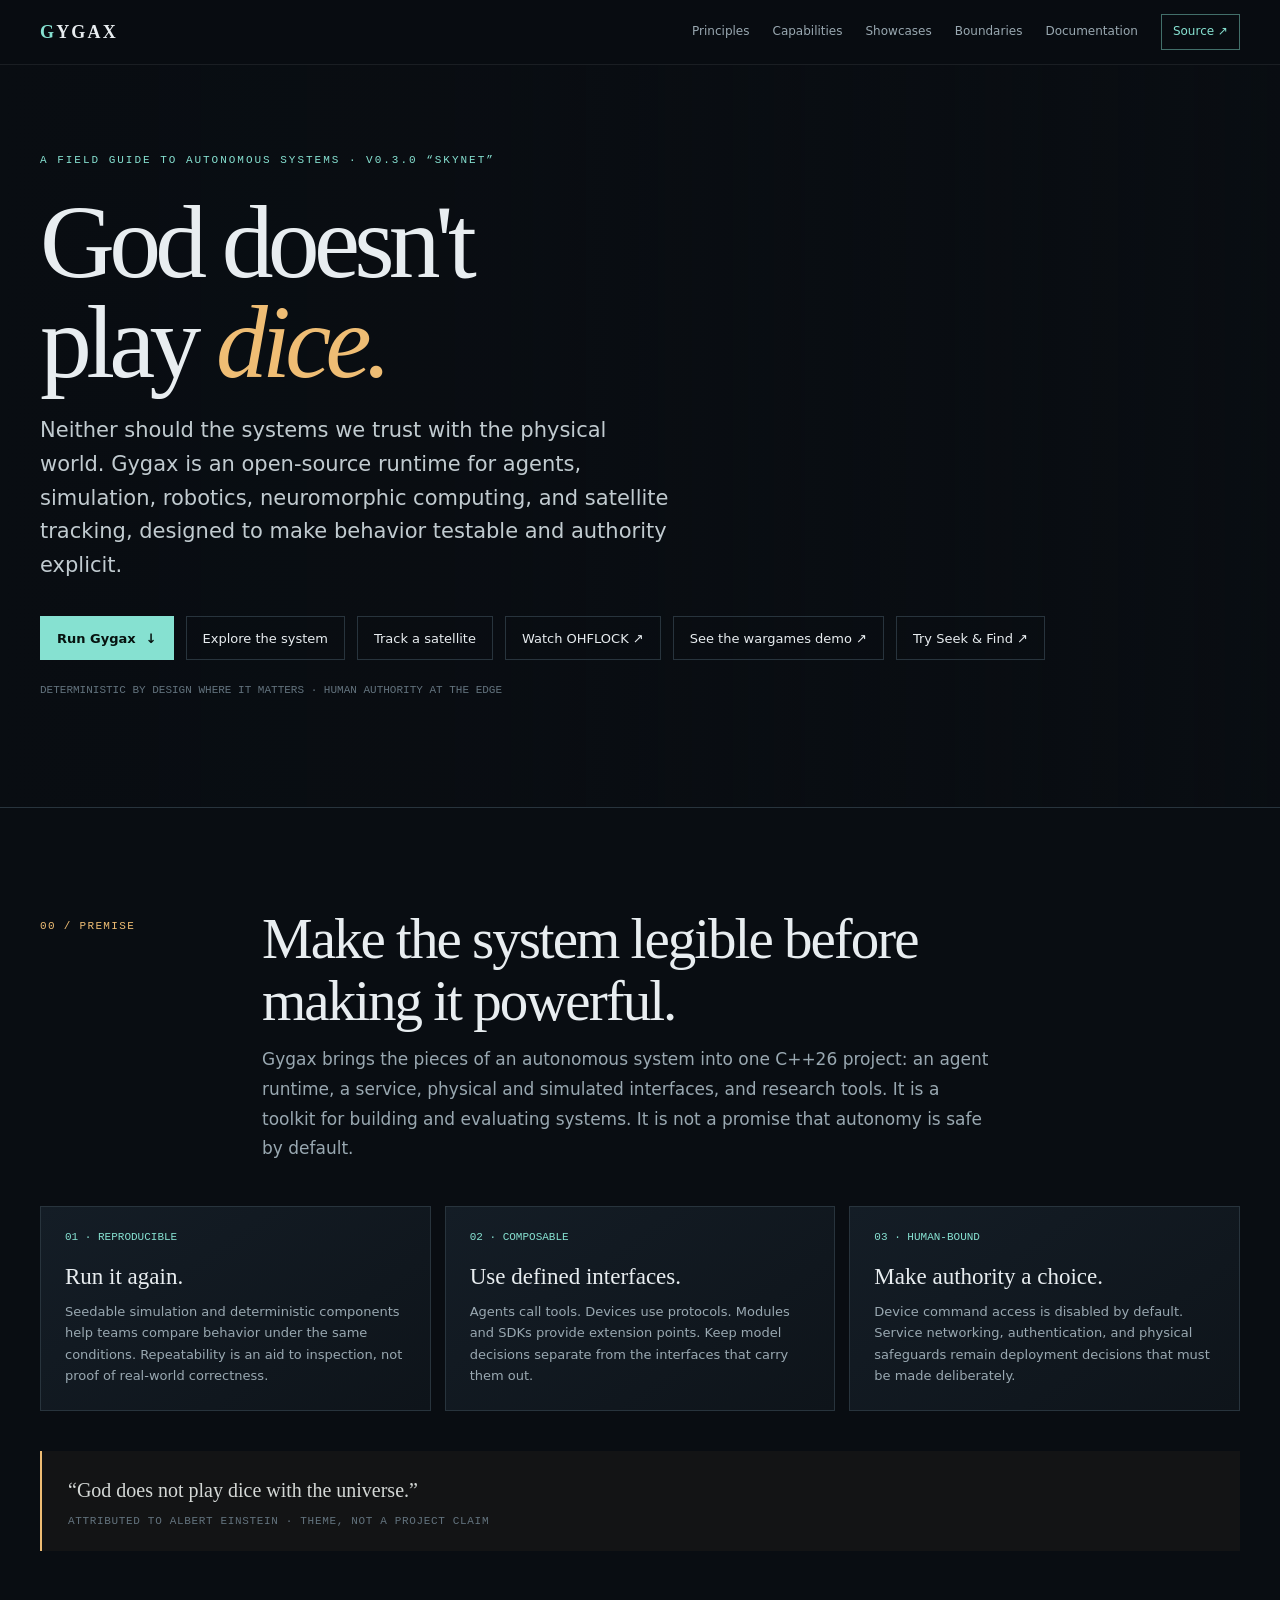
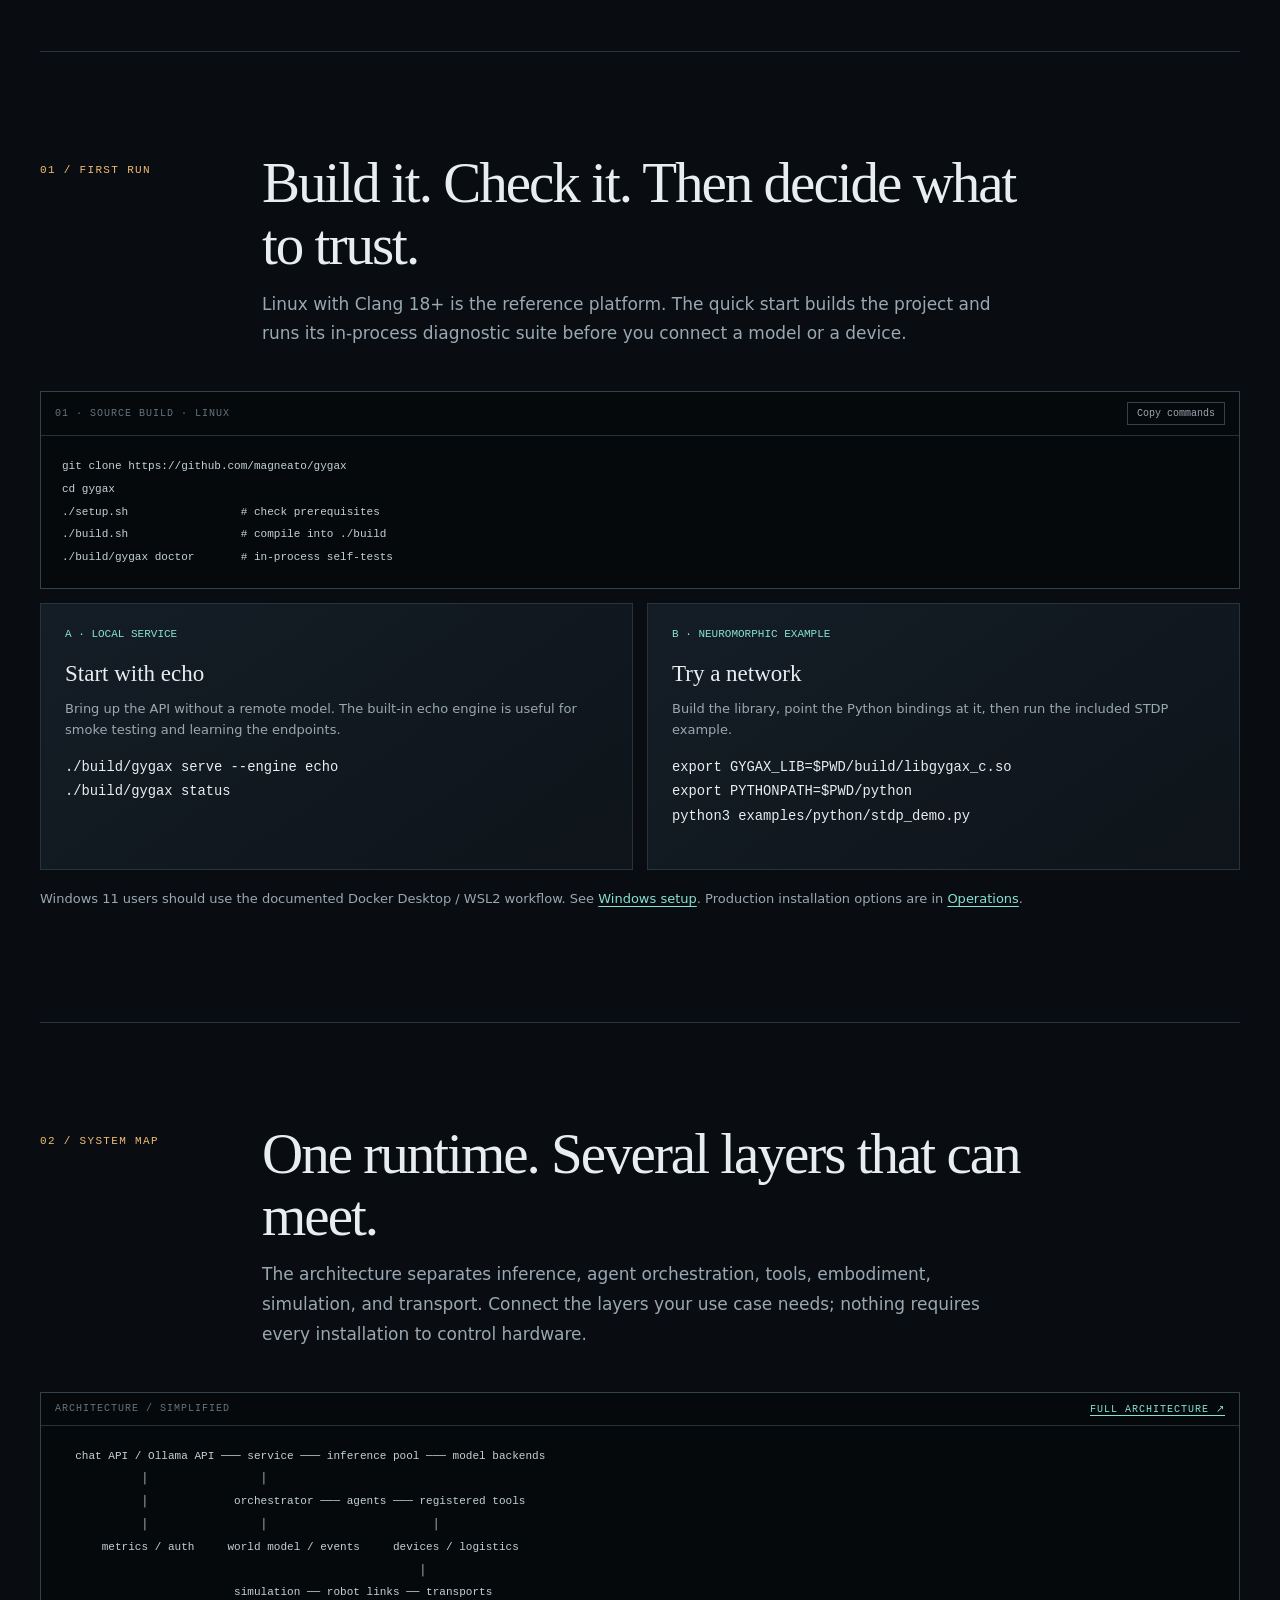
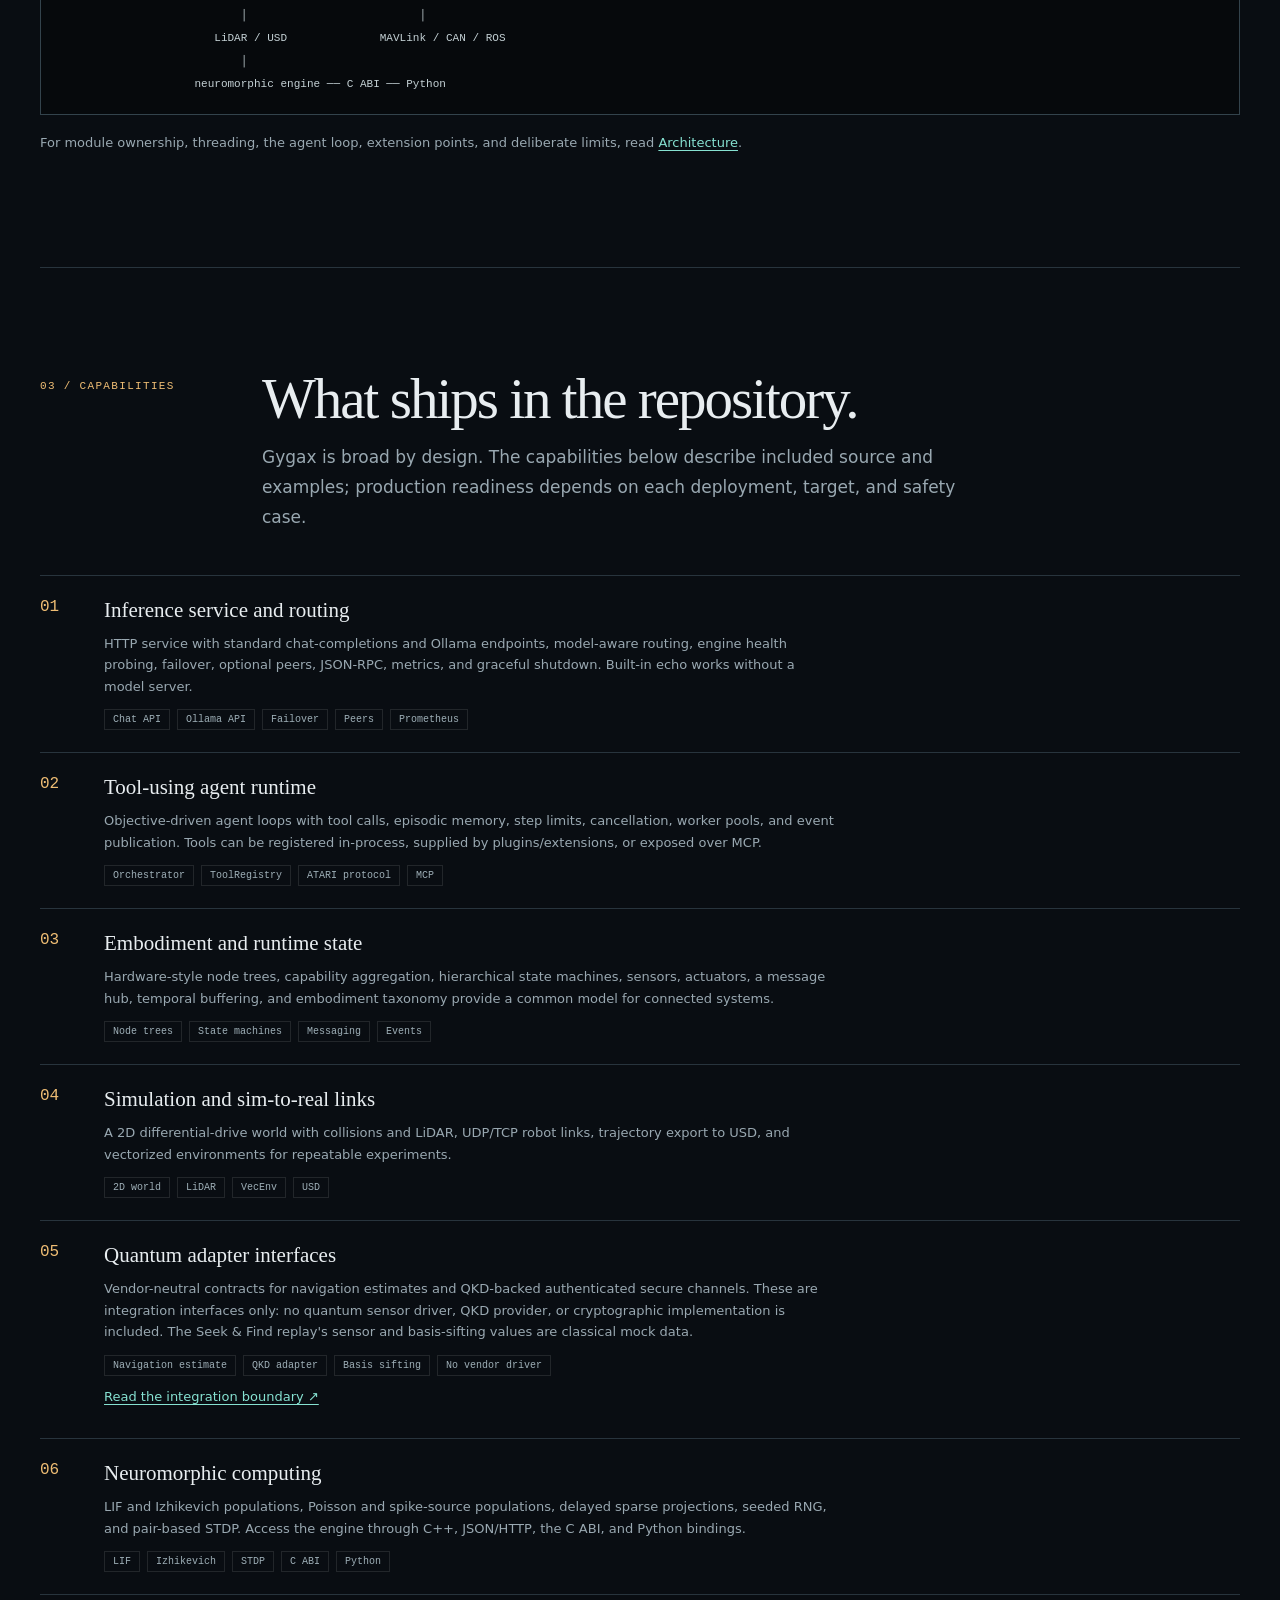
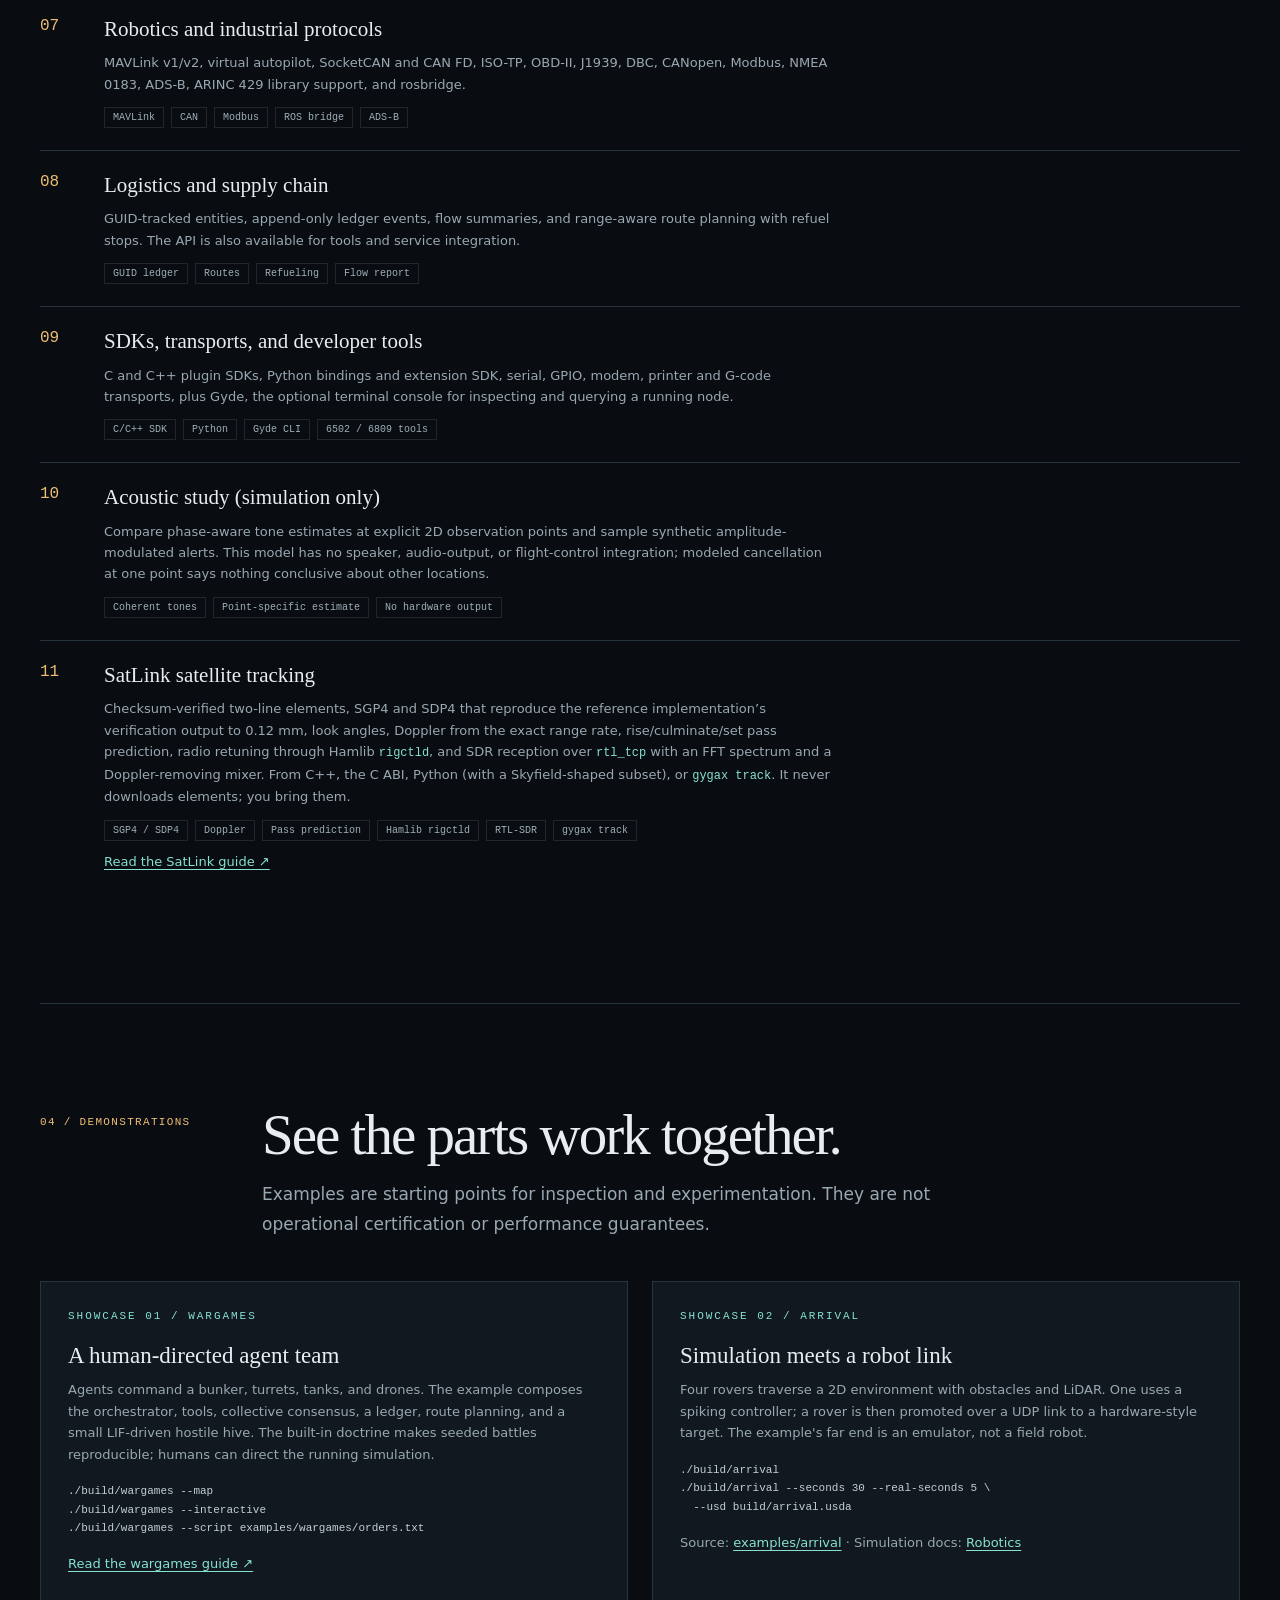
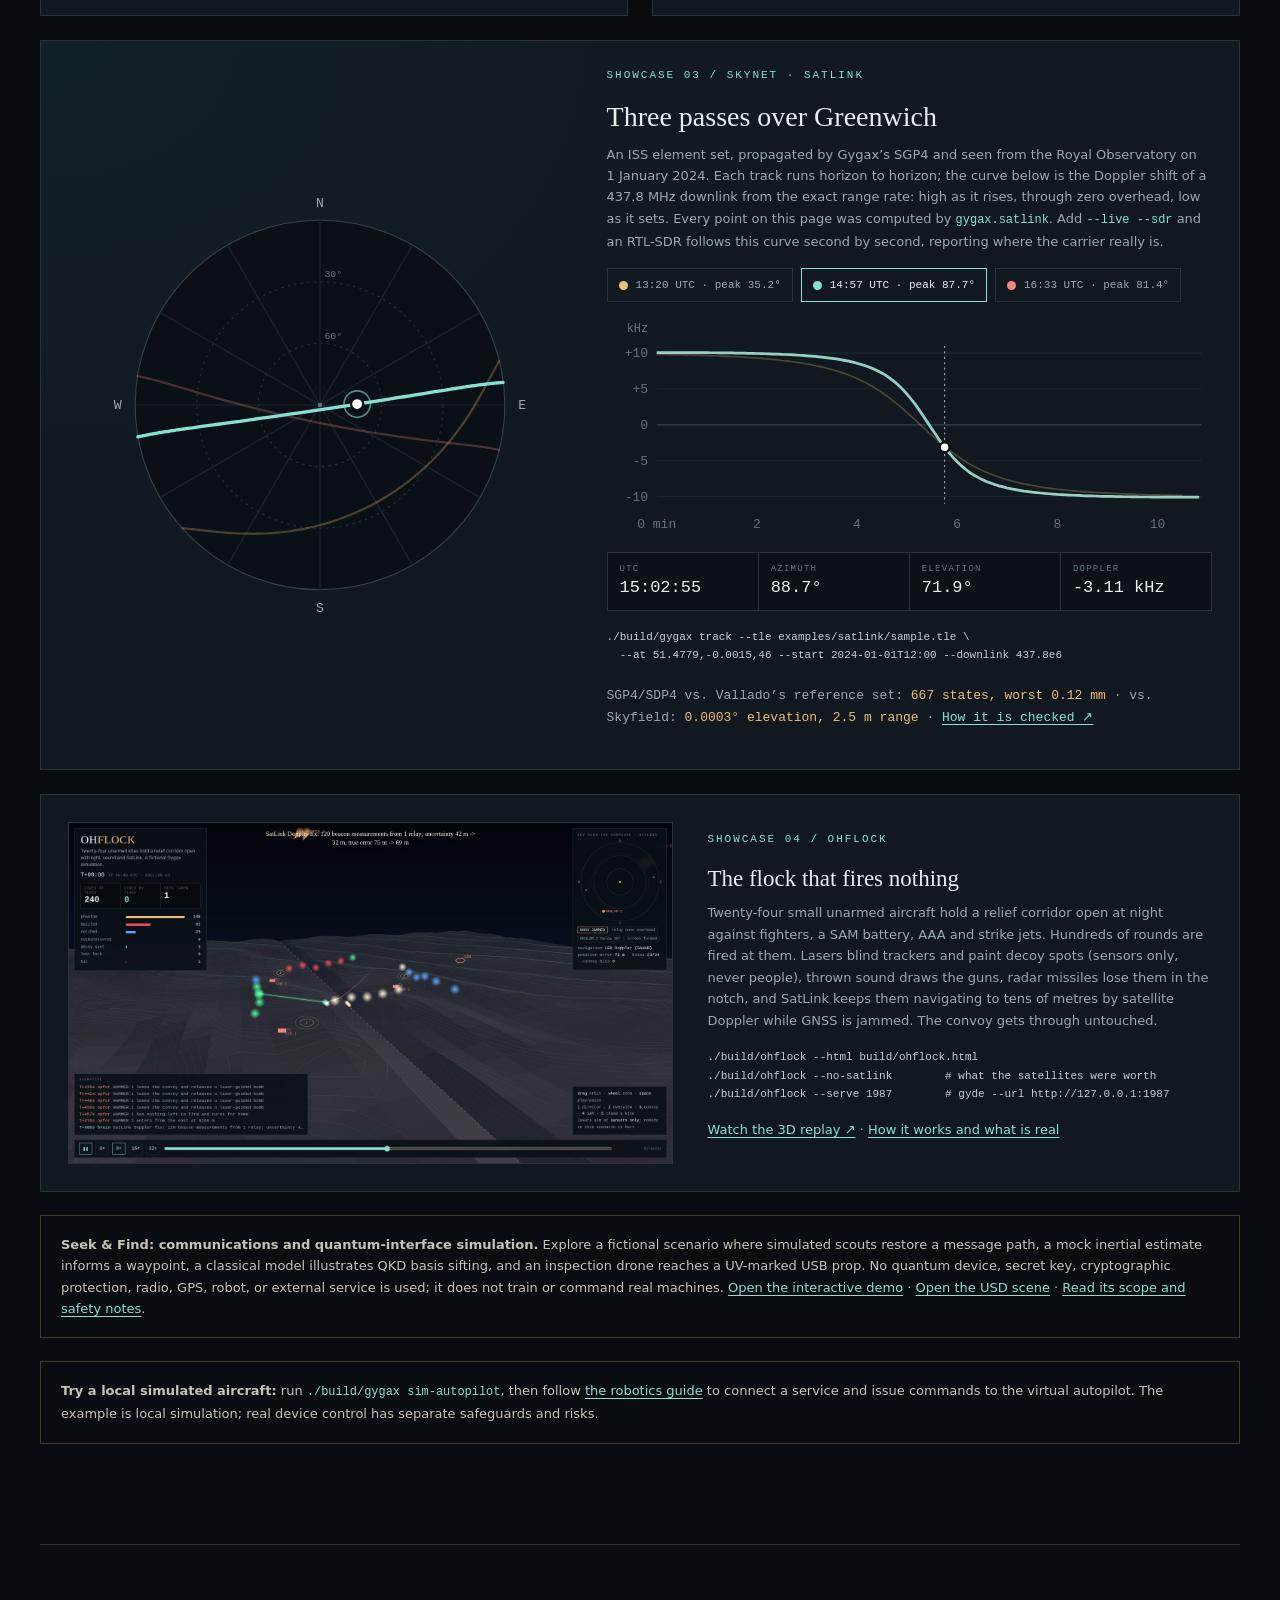
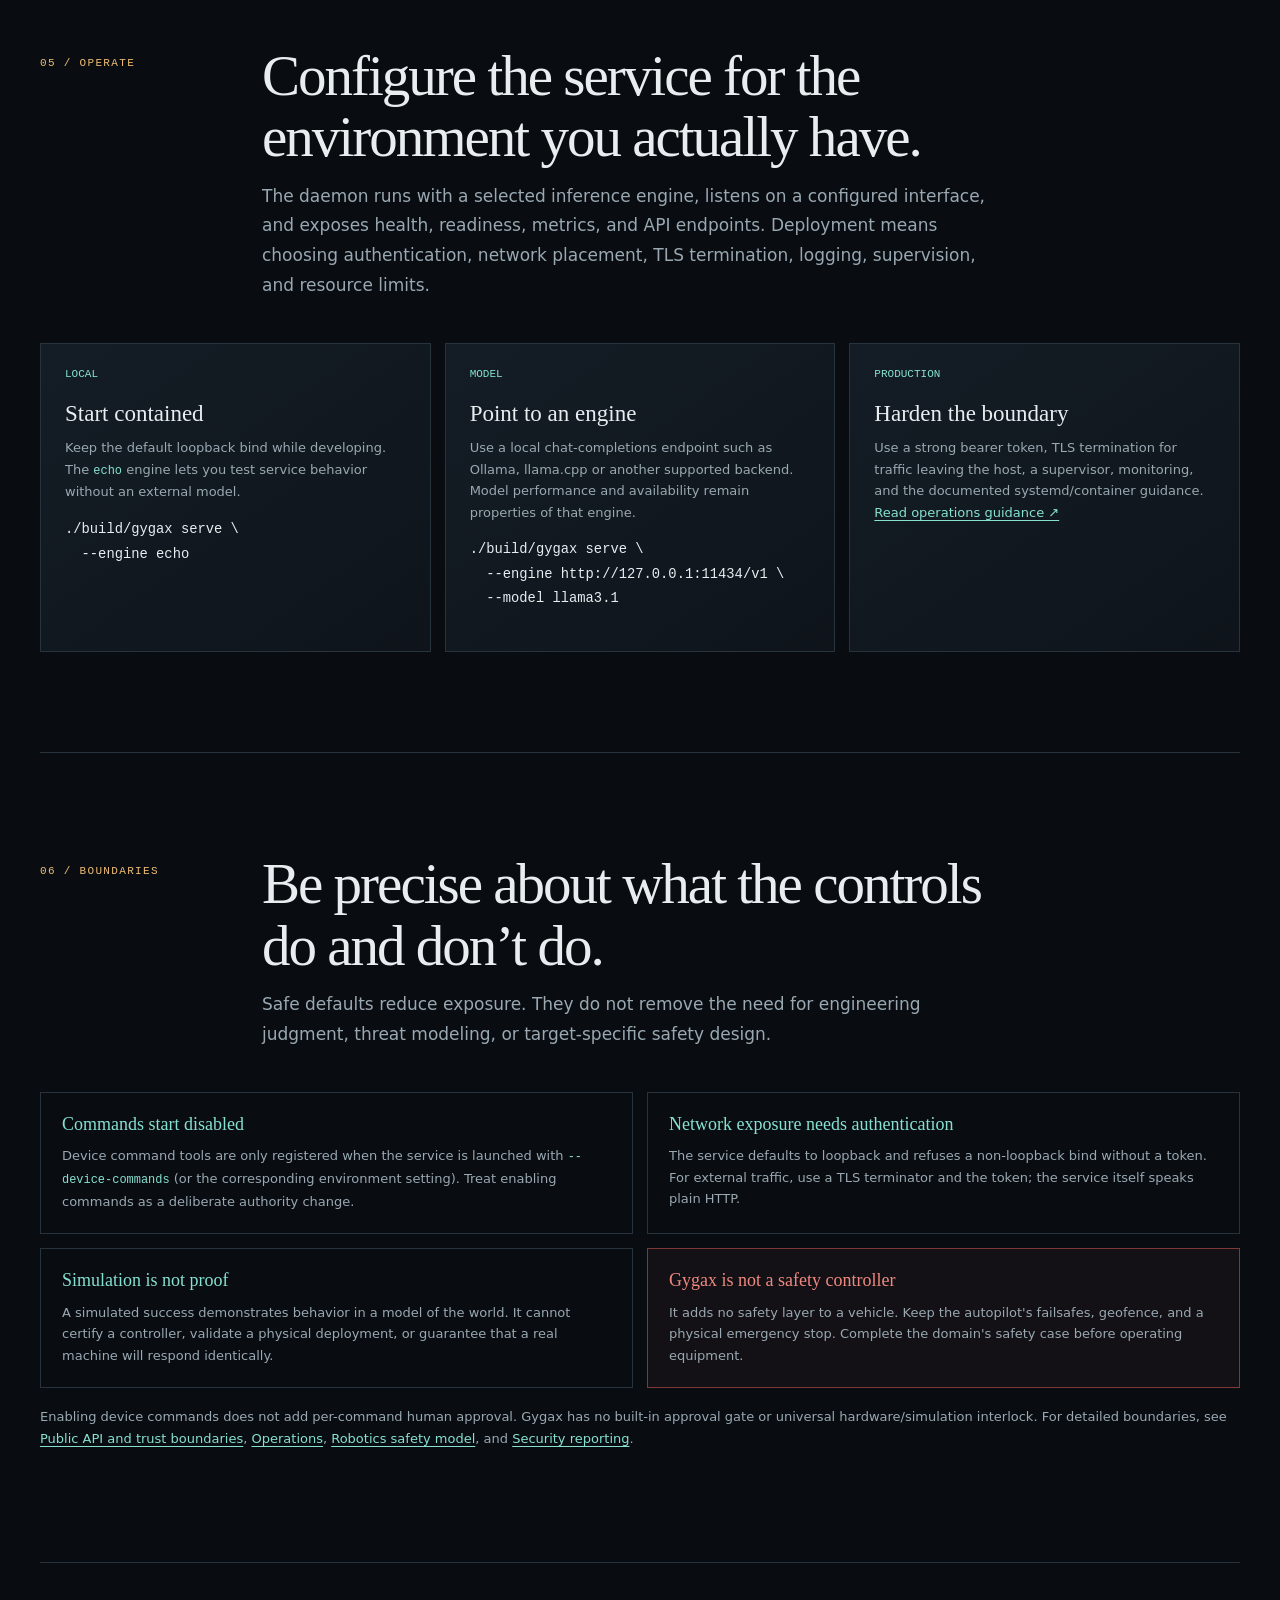
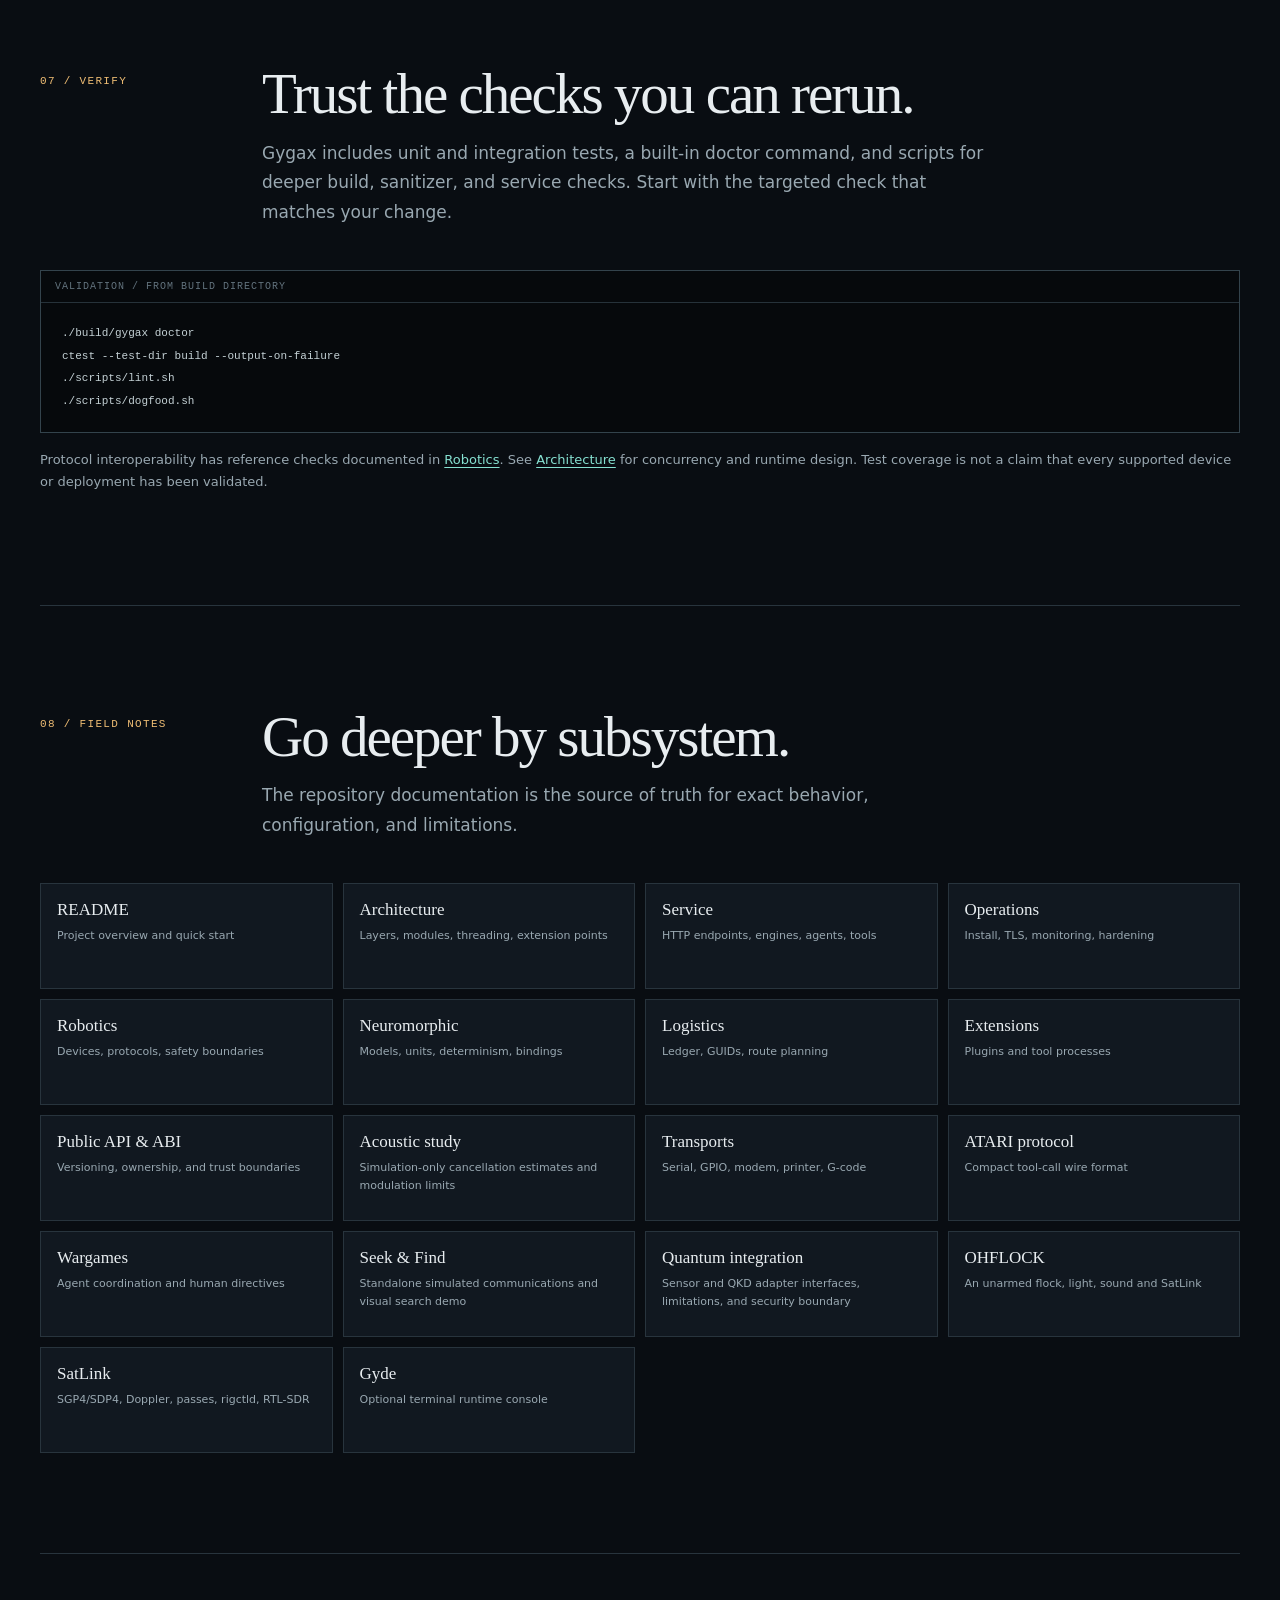
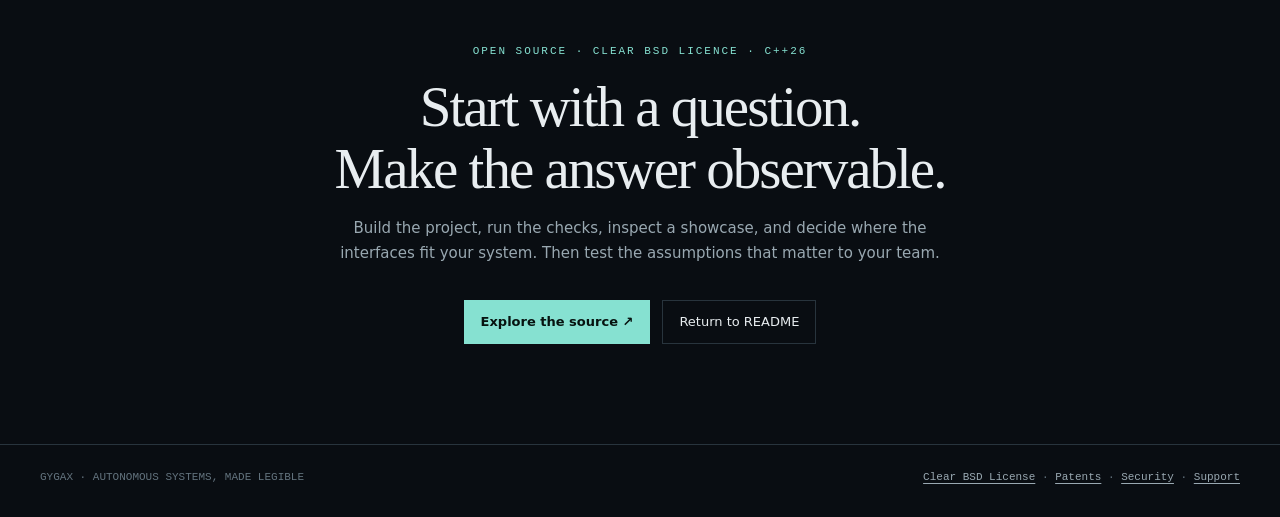
==== index.html @ c7b89169 "Gygax 0.3.0 "Skynet": SatLink satellite tracking, SDR reception, OHFLOCK SatLink tracks satellites f" ====
<!doctype html>
<html lang="en">
<head>
  <meta charset="utf-8">
  <meta name="viewport" content="width=device-width, initial-scale=1">
  <meta name="theme-color" content="#090d12">
  <meta name="description" content="The complete field guide to Gygax: an open-source C++26 runtime for autonomous agents, simulation, neuromorphic computing, robotics, satellite tracking, and operational control.">
  <title>Gygax: God Doesn't Play Dice</title>
  <link rel="icon" type="image/svg+xml" href="chrome-extension/icons/icon.svg">
  <link rel="canonical" href="https://magneato.github.io/gygax/">
  <meta property="og:type" content="website">
  <meta property="og:site_name" content="Gygax">
  <meta property="og:title" content="Gygax: God Doesn't Play Dice">
  <meta property="og:description" content="An open-source C++26 runtime for autonomous systems on your own hardware: agents, simulation, robotics and neuromorphic computing, with authority made explicit.">
  <meta property="og:url" content="https://magneato.github.io/gygax/">
  <meta property="og:image" content="https://magneato.github.io/gygax/social-preview.png">
  <meta property="og:image:width" content="1280">
  <meta property="og:image:height" content="640">
  <meta property="og:image:alt" content="Gygax: God doesn't play dice. A runtime for autonomous systems on your own hardware.">
  <meta name="twitter:card" content="summary_large_image">
  <meta name="twitter:title" content="Gygax: God Doesn't Play Dice">
  <meta name="twitter:description" content="Open-source C++26 runtime for autonomous systems on your own hardware.">
  <meta name="twitter:image" content="https://magneato.github.io/gygax/social-preview.png">
  <style>
    :root {
      color-scheme: dark;
      --ink: #e8edf0;
      --muted: #99a8b1;
      --dim: #63737e;
      --night: #090d12;
      --panel: #111820;
      --panel-2: #151f28;
      --line: #28343d;
      --cyan: #86e1d1;
      --gold: #efbd74;
      --red: #ee897f;
      --serif: "Iowan Old Style", "Palatino Linotype", "Book Antiqua", Georgia, serif;
      --sans: Inter, ui-sans-serif, system-ui, -apple-system, BlinkMacSystemFont, "Segoe UI", sans-serif;
      --mono: "SFMono-Regular", Consolas, "Liberation Mono", monospace;
    }
    * { box-sizing: border-box; }
    html { scroll-behavior: smooth; scroll-padding-top: 90px; }
    body { margin: 0; background: var(--night); color: var(--ink); font: 15px/1.65 var(--sans); }
    a { color: var(--cyan); text-decoration-thickness: 1px; text-underline-offset: 3px; }
    a:hover { color: #c4fff2; }
    button { font: inherit; }
    ::selection { background: #86e1d166; color: white; }
    .skip { position: fixed; top: -80px; left: 12px; z-index: 9; padding: 10px 14px; background: var(--cyan); color: #07110f; }
    .skip:focus { top: 12px; }
    .topbar { position: sticky; z-index: 5; top: 0; border-bottom: 1px solid #ffffff13; background: #090d12eF; backdrop-filter: blur(14px); }
    .top-inner { width: min(1200px, calc(100% - 44px)); min-height: 64px; margin: auto; display: flex; align-items: center; justify-content: space-between; gap: 24px; }
    .wordmark { color: var(--ink); text-decoration: none; font: 700 18px/1 var(--serif); letter-spacing: .12em; }
    .wordmark span { color: var(--cyan); }
    nav { display: flex; align-items: center; gap: 23px; }
    nav a { color: var(--muted); font-size: 12px; text-decoration: none; }
    nav a:hover { color: var(--ink); }
    .nav-cta { border: 1px solid #86e1d177; padding: 7px 11px; color: var(--cyan); }
    .hero { min-height: 660px; position: relative; overflow: hidden; display: grid; align-items: center; border-bottom: 1px solid var(--line); }
    #field { position: absolute; inset: 0; width: 100%; height: 100%; opacity: .65; }
    .hero:after { content: ""; pointer-events: none; position: absolute; inset: 0; background: linear-gradient(90deg, #090d12 0%, #090d12e8 38%, #090d1260 78%, #090d12aa), linear-gradient(0deg, #090d12 0%, transparent 40%, #090d1270); }
    .hero-inner { position: relative; z-index: 1; width: min(1200px, calc(100% - 44px)); margin: 0 auto; padding: 88px 0 96px; }
    .eyebrow { color: var(--cyan); font: 11px/1.4 var(--mono); letter-spacing: .18em; text-transform: uppercase; }
    h1, h2, h3, p { margin-top: 0; }
    h1 { max-width: 770px; margin: 25px 0 22px; font: 400 clamp(54px, 8.1vw, 108px)/.96 var(--serif); letter-spacing: -.055em; }
    h1 em { color: var(--gold); font-weight: 400; }
    .hero-sub { max-width: 630px; color: #c1cbd0; font-size: clamp(17px, 2vw, 21px); line-height: 1.6; }
    .hero-actions { display: flex; flex-wrap: wrap; gap: 12px; margin-top: 34px; }
    .button { display: inline-flex; align-items: center; gap: 10px; min-height: 44px; padding: 10px 16px; border: 1px solid var(--line); color: var(--ink); text-decoration: none; font-size: 13px; transition: .2s ease; }
    .button:hover { transform: translateY(-2px); border-color: var(--cyan); text-decoration: none; }
    .button.primary { border-color: var(--cyan); background: var(--cyan); color: #071310; font-weight: 700; }
    .hero-note { margin-top: 22px; color: var(--dim); font: 11px/1.6 var(--mono); }
    main { width: min(1200px, calc(100% - 44px)); margin: 0 auto; }
    section { padding: 100px 0; border-bottom: 1px solid var(--line); }
    .section-head { display: grid; grid-template-columns: 190px 1fr; gap: 32px; align-items: start; margin-bottom: 42px; }
    .section-index { padding-top: 10px; color: var(--gold); font: 11px/1.5 var(--mono); letter-spacing: .12em; text-transform: uppercase; }
    h2 { max-width: 760px; margin-bottom: 14px; font: 400 clamp(34px, 5vw, 57px)/1.08 var(--serif); letter-spacing: -.035em; }
    .lead { max-width: 730px; margin: 0; color: var(--muted); font-size: 17px; line-height: 1.75; }
    h3 { margin-bottom: 10px; font: 400 23px/1.2 var(--serif); }
    .small { color: var(--muted); font-size: 13px; }
    .grid { display: grid; gap: 14px; }
    .grid.three { grid-template-columns: repeat(3, 1fr); }
    .grid.two { grid-template-columns: repeat(2, 1fr); }
    .card { min-height: 190px; padding: 24px; border: 1px solid var(--line); background: linear-gradient(145deg, #141d26, #0e141a); }
    .card .num { display: block; margin-bottom: 20px; color: var(--cyan); font: 11px var(--mono); }
    .card p { margin-bottom: 0; color: var(--muted); font-size: 13px; }
    .manifesto { margin: 40px 0 0; padding: 24px 26px; border-left: 2px solid var(--gold); background: #efbd740a; color: #d4d8d6; font: 20px/1.5 var(--serif); }
    .manifesto cite { display: block; margin-top: 10px; color: var(--dim); font: 11px var(--mono); font-style: normal; letter-spacing: .06em; }
    .terminal { overflow: hidden; border: 1px solid #33434c; background: #06090c; }
    .terminal-head { display: flex; align-items: center; justify-content: space-between; padding: 10px 14px; border-bottom: 1px solid #26323a; color: var(--dim); font: 10px var(--mono); letter-spacing: .1em; text-transform: uppercase; }
    .terminal pre { overflow-x: auto; margin: 0; padding: 19px 21px; color: #c4d1d5; font: 12px/1.9 var(--mono); }
    code { color: var(--cyan); font-family: var(--mono); font-size: .92em; }
    pre code { color: inherit; overflow-wrap: normal; }
    p code, li code, .card code { overflow-wrap: anywhere; }
    .grid > *, .showcase > *, .safety > *, .sky > *, .flock > * { min-width: 0; }
    .copy { cursor: pointer; border: 1px solid #33434c; padding: 5px 9px; background: transparent; color: var(--muted); font: 10px var(--mono); }
    .copy:hover { border-color: var(--cyan); color: var(--cyan); }
    .capability { display: grid; grid-template-columns: 46px 1fr; gap: 18px; padding: 22px 0; border-top: 1px solid var(--line); }
    .cap-icon { color: var(--gold); font: 16px var(--mono); }
    .capability h3 { font-size: 21px; }
    .capability p { max-width: 730px; margin: 0 0 9px; color: var(--muted); font-size: 13px; }
    .tag-list { display: flex; flex-wrap: wrap; gap: 7px; margin-top: 12px; }
    .tag { padding: 4px 8px; border: 1px solid #ffffff1a; color: #9eafb7; font: 10px var(--mono); }
    .showcase { display: grid; grid-template-columns: 1fr 1fr; gap: 24px; align-items: stretch; margin-top: 30px; }
    .showcase-item { padding: 27px; border: 1px solid var(--line); background: var(--panel); }
    .showcase-item .eyebrow { margin-bottom: 17px; }
    .showcase-item p { color: var(--muted); font-size: 13px; }
    .showcase-item pre { white-space: pre-wrap; margin: 17px 0 0; color: #c3d0d3; font: 11px/1.7 var(--mono); }
    .sky { grid-column: 1 / -1; display: grid; grid-template-columns: minmax(0, 5fr) minmax(0, 6fr); gap: 34px; align-items: center; background: radial-gradient(120% 140% at 0% 0%, #12202a 0%, var(--panel) 55%); }
    .sky-plot svg, .sky-doppler svg { display: block; width: 100%; height: auto; }
    .sky-plot { max-width: 440px; width: 100%; justify-self: center; }
    .sky h3 { font-size: 28px; }
    .sky-passes { display: flex; flex-wrap: wrap; gap: 8px; margin: 16px 0 18px; }
    .sky-passes button { cursor: pointer; display: inline-flex; align-items: center; gap: 8px; min-height: 34px; padding: 6px 11px; border: 1px solid var(--line); background: transparent; color: var(--muted); font: 11px var(--mono); }
    .sky-passes button i { width: 9px; height: 9px; border-radius: 50%; background: var(--c); }
    .sky-passes button[aria-pressed="true"] { border-color: var(--c); color: var(--ink); }
    .sky-readout { display: grid; grid-template-columns: repeat(4, minmax(0, 1fr)); gap: 1px; margin-top: 16px; border: 1px solid var(--line); background: var(--line); }
    .sky-readout div { padding: 10px 12px; background: #0b1117; }
    .sky-readout span { display: block; color: var(--dim); font: 9px/1.4 var(--mono); letter-spacing: .14em; text-transform: uppercase; }
    .sky-readout strong { display: block; color: var(--ink); font: 500 17px/1.4 var(--mono); font-variant-numeric: tabular-nums; }
    .flock { grid-column: 1 / -1; display: grid; grid-template-columns: minmax(0, 6fr) minmax(0, 5fr); gap: 34px; align-items: center; }
    .flock-shot { display: block; border: 1px solid var(--line); overflow: hidden; }
    .flock-shot img { display: block; width: 100%; height: auto; transition: transform .6s ease; }
    .flock-shot:hover img { transform: scale(1.03); }
    .flock pre { overflow-x: auto; white-space: pre; }
    .sky pre { overflow-x: auto; white-space: pre; padding-bottom: 4px; }
    .sky-proof { margin-top: 16px; color: var(--dim); font: 10.5px/1.7 var(--mono); }
    .sky-proof b { color: var(--gold); font-weight: 400; }
    .callout { margin-top: 23px; padding: 18px 20px; border: 1px solid #efbd7444; color: #c8c2b6; font-size: 13px; }
    .safety { display: grid; grid-template-columns: 1fr 1fr; gap: 14px; }
    .safety-item { padding: 21px; border: 1px solid var(--line); }
    .safety-item h3 { color: var(--cyan); font-size: 18px; }
    .safety-item p { margin: 0; color: var(--muted); font-size: 13px; }
    .truth { border-color: #7e3836; background: #ee897f0a; }
    .truth h3 { color: var(--red); }
    .docs-grid { display: grid; grid-template-columns: repeat(4, 1fr); gap: 10px; }
    .doc-link { display: flex; flex-direction: column; gap: 7px; min-height: 106px; padding: 16px; border: 1px solid var(--line); color: var(--ink); text-decoration: none; background: var(--panel); }
    .doc-link:hover { border-color: var(--cyan); text-decoration: none; }
    .doc-link strong { font: 17px var(--serif); }
    .doc-link span { color: var(--muted); font-size: 11px; }
    .closing { padding: 90px 0 100px; text-align: center; }
    .closing h2 { margin: 17px auto; }
    .closing p { max-width: 620px; margin: 0 auto 26px; color: var(--muted); }
    footer { border-top: 1px solid var(--line); color: var(--dim); font: 11px/1.8 var(--mono); }
    .foot-inner { width: min(1200px, calc(100% - 44px)); margin: auto; padding: 23px 0; display: flex; justify-content: space-between; gap: 20px; }
    .foot-inner a { color: var(--muted); }
    .fade { opacity: 0; transform: translateY(14px); transition: opacity .6s ease, transform .6s ease; }
    .fade.in { opacity: 1; transform: none; }
    @media (prefers-reduced-motion: reduce) { *, *:before, *:after { scroll-behavior: auto !important; animation-duration: .01ms !important; transition-duration: .01ms !important; } .fade { opacity: 1; transform: none; } }
    @media (max-width: 850px) {
      nav { gap: 13px; } nav a:not(.nav-cta) { display: none; }
      .section-head { grid-template-columns: 1fr; gap: 8px; }
      .grid.three { grid-template-columns: 1fr; }
      .card { min-height: auto; }
      .docs-grid { grid-template-columns: repeat(2, 1fr); }
      .sky, .flock { grid-template-columns: 1fr; gap: 22px; }
    }
    @media (max-width: 620px) {
      .top-inner, main, .hero-inner, .foot-inner { width: min(100% - 32px, 1200px); }
      .hero { min-height: 620px; }
      h1 { font-size: clamp(51px, 17vw, 80px); }
      section { padding: 72px 0; }
      .grid.two, .showcase, .safety { grid-template-columns: 1fr; }
      .docs-grid { grid-template-columns: 1fr 1fr; }
      .doc-link { min-height: 95px; padding: 12px; }
      .foot-inner { flex-direction: column; }
      .sky-readout { grid-template-columns: repeat(2, minmax(0, 1fr)); }
      .sky h3 { font-size: 24px; }
    }
  </style>
</head>
<body>
  <a class="skip" href="#guide">Skip to guide</a>
  <header class="topbar">
    <div class="top-inner">
      <a class="wordmark" href="#top" aria-label="Gygax home"><span>G</span>YGAX</a>
      <nav aria-label="Main navigation">
        <a href="#principles">Principles</a>
        <a href="#capabilities">Capabilities</a>
        <a href="#showcases">Showcases</a>
        <a href="#safety">Boundaries</a>
        <a href="#documentation">Documentation</a>
        <a class="nav-cta" href="https://github.com/magneato/gygax">Source ↗</a>
      </nav>
    </div>
  </header>

  <div class="hero" id="top">
    <canvas id="field" aria-hidden="true"></canvas>
    <div class="hero-inner">
      <div class="eyebrow">A field guide to autonomous systems · v0.3.0 “Skynet”</div>
      <h1>God doesn't<br>play <em>dice.</em></h1>
      <p class="hero-sub">Neither should the systems we trust with the physical world. Gygax is an open-source runtime for agents, simulation, robotics, neuromorphic computing, and satellite tracking, designed to make behavior testable and authority explicit.</p>
      <div class="hero-actions">
        <a class="button primary" href="#start">Run Gygax <span aria-hidden="true">↓</span></a>
        <a class="button" href="#capabilities">Explore the system</a>
        <a class="button" href="#skynet">Track a satellite</a>
        <a class="button" href="examples/ohflock/ohflock.html">Watch OHFLOCK ↗</a>
        <a class="button" href="https://github.com/magneato/gygax/blob/main/docs/WARGAMES.md">See the wargames demo ↗</a>
        <a class="button" href="examples/seek_and_find/seek_and_find.html">Try Seek &amp; Find ↗</a>
      </div>
      <p class="hero-note">DETERMINISTIC BY DESIGN WHERE IT MATTERS · HUMAN AUTHORITY AT THE EDGE</p>
    </div>
  </div>

  <main id="guide">
    <section id="principles" class="fade">
      <div class="section-head">
        <div class="section-index">00 / Premise</div>
        <div>
          <h2>Make the system legible before making it powerful.</h2>
          <p class="lead">Gygax brings the pieces of an autonomous system into one C++26 project: an agent runtime, a service, physical and simulated interfaces, and research tools. It is a toolkit for building and evaluating systems. It is not a promise that autonomy is safe by default.</p>
        </div>
      </div>
      <div class="grid three">
        <article class="card"><span class="num">01 · REPRODUCIBLE</span><h3>Run it again.</h3><p>Seedable simulation and deterministic components help teams compare behavior under the same conditions. Repeatability is an aid to inspection, not proof of real-world correctness.</p></article>
        <article class="card"><span class="num">02 · COMPOSABLE</span><h3>Use defined interfaces.</h3><p>Agents call tools. Devices use protocols. Modules and SDKs provide extension points. Keep model decisions separate from the interfaces that carry them out.</p></article>
        <article class="card"><span class="num">03 · HUMAN-BOUND</span><h3>Make authority a choice.</h3><p>Device command access is disabled by default. Service networking, authentication, and physical safeguards remain deployment decisions that must be made deliberately.</p></article>
      </div>
      <blockquote class="manifesto">“God does not play dice with the universe.”<cite>ATTRIBUTED TO ALBERT EINSTEIN · THEME, NOT A PROJECT CLAIM</cite></blockquote>
    </section>

    <section id="start" class="fade">
      <div class="section-head">
        <div class="section-index">01 / First run</div>
        <div>
          <h2>Build it. Check it. Then decide what to trust.</h2>
          <p class="lead">Linux with Clang 18+ is the reference platform. The quick start builds the project and runs its in-process diagnostic suite before you connect a model or a device.</p>
        </div>
      </div>
      <div class="terminal">
        <div class="terminal-head"><span>01 · source build · Linux</span><button class="copy" type="button" data-copy="git clone https://github.com/magneato/gygax
cd gygax
./setup.sh
./build.sh
./build/gygax doctor">Copy commands</button></div>
        <pre><code>git clone https://github.com/magneato/gygax
cd gygax
./setup.sh                 # check prerequisites
./build.sh                 # compile into ./build
./build/gygax doctor       # in-process self-tests</code></pre>
      </div>
      <div class="grid two" style="margin-top:14px">
        <article class="card"><span class="num">A · LOCAL SERVICE</span><h3>Start with echo</h3><p>Bring up the API without a remote model. The built-in echo engine is useful for smoke testing and learning the endpoints.</p><pre><code>./build/gygax serve --engine echo
./build/gygax status</code></pre></article>
        <article class="card"><span class="num">B · NEUROMORPHIC EXAMPLE</span><h3>Try a network</h3><p>Build the library, point the Python bindings at it, then run the included STDP example.</p><pre><code>export GYGAX_LIB=$PWD/build/libgygax_c.so
export PYTHONPATH=$PWD/python
python3 examples/python/stdp_demo.py</code></pre></article>
      </div>
      <p class="small" style="margin-top:18px">Windows 11 users should use the documented Docker Desktop / WSL2 workflow. See <a href="https://github.com/magneato/gygax/blob/main/docs/WINDOWS.md">Windows setup</a>. Production installation options are in <a href="https://github.com/magneato/gygax/blob/main/docs/OPERATIONS.md">Operations</a>.</p>
    </section>

    <section id="architecture" class="fade">
      <div class="section-head">
        <div class="section-index">02 / System map</div>
        <div>
          <h2>One runtime. Several layers that can meet.</h2>
          <p class="lead">The architecture separates inference, agent orchestration, tools, embodiment, simulation, and transport. Connect the layers your use case needs; nothing requires every installation to control hardware.</p>
        </div>
      </div>
      <div class="terminal">
        <div class="terminal-head"><span>ARCHITECTURE / SIMPLIFIED</span><a href="https://github.com/magneato/gygax/blob/main/docs/ARCHITECTURE.md">Full architecture ↗</a></div>
        <pre><code>  chat API / Ollama API ─── service ─── inference pool ─── model backends
            │                 │
            │             orchestrator ─── agents ─── registered tools
            │                 │                         │
      metrics / auth     world model / events     devices / logistics
                                                      │
                          simulation ── robot links ── transports
                           │                          │
                       LiDAR / USD              MAVLink / CAN / ROS
                           │
                    neuromorphic engine ── C ABI ── Python</code></pre>
      </div>
      <p class="small" style="margin-top:17px">For module ownership, threading, the agent loop, extension points, and deliberate limits, read <a href="https://github.com/magneato/gygax/blob/main/docs/ARCHITECTURE.md">Architecture</a>.</p>
    </section>

    <section id="capabilities" class="fade">
      <div class="section-head">
        <div class="section-index">03 / Capabilities</div>
        <div>
          <h2>What ships in the repository.</h2>
          <p class="lead">Gygax is broad by design. The capabilities below describe included source and examples; production readiness depends on each deployment, target, and safety case.</p>
        </div>
      </div>
      <div>
        <article class="capability"><div class="cap-icon">01</div><div><h3>Inference service and routing</h3><p>HTTP service with standard chat-completions and Ollama endpoints, model-aware routing, engine health probing, failover, optional peers, JSON-RPC, metrics, and graceful shutdown. Built-in echo works without a model server.</p><div class="tag-list"><span class="tag">Chat API</span><span class="tag">Ollama API</span><span class="tag">Failover</span><span class="tag">Peers</span><span class="tag">Prometheus</span></div></div></article>
        <article class="capability"><div class="cap-icon">02</div><div><h3>Tool-using agent runtime</h3><p>Objective-driven agent loops with tool calls, episodic memory, step limits, cancellation, worker pools, and event publication. Tools can be registered in-process, supplied by plugins/extensions, or exposed over MCP.</p><div class="tag-list"><span class="tag">Orchestrator</span><span class="tag">ToolRegistry</span><span class="tag">ATARI protocol</span><span class="tag">MCP</span></div></div></article>
        <article class="capability"><div class="cap-icon">03</div><div><h3>Embodiment and runtime state</h3><p>Hardware-style node trees, capability aggregation, hierarchical state machines, sensors, actuators, a message hub, temporal buffering, and embodiment taxonomy provide a common model for connected systems.</p><div class="tag-list"><span class="tag">Node trees</span><span class="tag">State machines</span><span class="tag">Messaging</span><span class="tag">Events</span></div></div></article>
        <article class="capability"><div class="cap-icon">04</div><div><h3>Simulation and sim-to-real links</h3><p>A 2D differential-drive world with collisions and LiDAR, UDP/TCP robot links, trajectory export to USD, and vectorized environments for repeatable experiments.</p><div class="tag-list"><span class="tag">2D world</span><span class="tag">LiDAR</span><span class="tag">VecEnv</span><span class="tag">USD</span></div></div></article>
        <article class="capability"><div class="cap-icon">05</div><div><h3>Quantum adapter interfaces</h3><p>Vendor-neutral contracts for navigation estimates and QKD-backed authenticated secure channels. These are integration interfaces only: no quantum sensor driver, QKD provider, or cryptographic implementation is included. The Seek &amp; Find replay's sensor and basis-sifting values are classical mock data.</p><div class="tag-list"><span class="tag">Navigation estimate</span><span class="tag">QKD adapter</span><span class="tag">Basis sifting</span><span class="tag">No vendor driver</span></div><p style="margin-top:10px"><a href="https://github.com/magneato/gygax/blob/main/docs/QUANTUM_INTEGRATION.md">Read the integration boundary ↗</a></p></div></article>
        <article class="capability"><div class="cap-icon">06</div><div><h3>Neuromorphic computing</h3><p>LIF and Izhikevich populations, Poisson and spike-source populations, delayed sparse projections, seeded RNG, and pair-based STDP. Access the engine through C++, JSON/HTTP, the C ABI, and Python bindings.</p><div class="tag-list"><span class="tag">LIF</span><span class="tag">Izhikevich</span><span class="tag">STDP</span><span class="tag">C ABI</span><span class="tag">Python</span></div></div></article>
        <article class="capability"><div class="cap-icon">07</div><div><h3>Robotics and industrial protocols</h3><p>MAVLink v1/v2, virtual autopilot, SocketCAN and CAN FD, ISO-TP, OBD-II, J1939, DBC, CANopen, Modbus, NMEA 0183, ADS-B, ARINC 429 library support, and rosbridge.</p><div class="tag-list"><span class="tag">MAVLink</span><span class="tag">CAN</span><span class="tag">Modbus</span><span class="tag">ROS bridge</span><span class="tag">ADS-B</span></div></div></article>
        <article class="capability"><div class="cap-icon">08</div><div><h3>Logistics and supply chain</h3><p>GUID-tracked entities, append-only ledger events, flow summaries, and range-aware route planning with refuel stops. The API is also available for tools and service integration.</p><div class="tag-list"><span class="tag">GUID ledger</span><span class="tag">Routes</span><span class="tag">Refueling</span><span class="tag">Flow report</span></div></div></article>
        <article class="capability"><div class="cap-icon">09</div><div><h3>SDKs, transports, and developer tools</h3><p>C and C++ plugin SDKs, Python bindings and extension SDK, serial, GPIO, modem, printer and G-code transports, plus Gyde, the optional terminal console for inspecting and querying a running node.</p><div class="tag-list"><span class="tag">C/C++ SDK</span><span class="tag">Python</span><span class="tag">Gyde CLI</span><span class="tag">6502 / 6809 tools</span></div></div></article>
        <article class="capability"><div class="cap-icon">10</div><div><h3>Acoustic study (simulation only)</h3><p>Compare phase-aware tone estimates at explicit 2D observation points and sample synthetic amplitude-modulated alerts. This model has no speaker, audio-output, or flight-control integration; modeled cancellation at one point says nothing conclusive about other locations.</p><div class="tag-list"><span class="tag">Coherent tones</span><span class="tag">Point-specific estimate</span><span class="tag">No hardware output</span></div></div></article>
        <article class="capability"><div class="cap-icon">11</div><div><h3>SatLink satellite tracking</h3><p>Checksum-verified two-line elements, SGP4 and SDP4 that reproduce the reference implementation&rsquo;s verification output to 0.12&nbsp;mm, look angles, Doppler from the exact range rate, rise/culminate/set pass prediction, radio retuning through Hamlib <code>rigctld</code>, and SDR reception over <code>rtl_tcp</code> with an FFT spectrum and a Doppler-removing mixer. From C++, the C ABI, Python (with a Skyfield-shaped subset), or <code>gygax track</code>. It never downloads elements; you bring them.</p><div class="tag-list"><span class="tag">SGP4 / SDP4</span><span class="tag">Doppler</span><span class="tag">Pass prediction</span><span class="tag">Hamlib rigctld</span><span class="tag">RTL-SDR</span><span class="tag">gygax track</span></div><p style="margin-top:10px"><a href="https://github.com/magneato/gygax/blob/main/docs/SATLINK.md">Read the SatLink guide ↗</a></p></div></article>
      </div>
    </section>

    <section id="showcases" class="fade">
      <div class="section-head">
        <div class="section-index">04 / Demonstrations</div>
        <div>
          <h2>See the parts work together.</h2>
          <p class="lead">Examples are starting points for inspection and experimentation. They are not operational certification or performance guarantees.</p>
        </div>
      </div>
      <div class="showcase">
        <article class="showcase-item"><div class="eyebrow">SHOWCASE 01 / WARGAMES</div><h3>A human-directed agent team</h3><p>Agents command a bunker, turrets, tanks, and drones. The example composes the orchestrator, tools, collective consensus, a ledger, route planning, and a small LIF-driven hostile hive. The built-in doctrine makes seeded battles reproducible; humans can direct the running simulation.</p><pre>./build/wargames --map
./build/wargames --interactive
./build/wargames --script examples/wargames/orders.txt</pre><p style="margin-top:15px"><a href="https://github.com/magneato/gygax/blob/main/docs/WARGAMES.md">Read the wargames guide ↗</a></p></article>
        <article class="showcase-item"><div class="eyebrow">SHOWCASE 02 / ARRIVAL</div><h3>Simulation meets a robot link</h3><p>Four rovers traverse a 2D environment with obstacles and LiDAR. One uses a spiking controller; a rover is then promoted over a UDP link to a hardware-style target. The example's far end is an emulator, not a field robot.</p><pre>./build/arrival
./build/arrival --seconds 30 --real-seconds 5 \
  --usd build/arrival.usda</pre><p style="margin-top:15px">Source: <a href="https://github.com/magneato/gygax/blob/main/examples/arrival/main.cpp">examples/arrival</a> · Simulation docs: <a href="https://github.com/magneato/gygax/blob/main/docs/ROBOTICS.md">Robotics</a></p></article>
        <article class="showcase-item sky" id="skynet" aria-labelledby="skynet-title">
          <div class="sky-plot"><svg id="sky-chart" viewBox="0 0 400 400" role="img" aria-label="Sky chart: azimuth around the edge, elevation inward from the horizon to the zenith at the centre, with three ISS passes over Greenwich"></svg></div>
          <div>
            <div class="eyebrow">SHOWCASE 03 / SKYNET · SATLINK</div>
            <h3 id="skynet-title">Three passes over Greenwich</h3>
            <p>An ISS element set, propagated by Gygax&rsquo;s SGP4 and seen from the Royal Observatory on 1&nbsp;January 2024. Each track runs horizon to horizon; the curve below is the Doppler shift of a 437.8&nbsp;MHz downlink from the exact range rate: high as it rises, through zero overhead, low as it sets. Every point on this page was computed by <code>gygax.satlink</code>. Add <code>--live --sdr</code> and an RTL-SDR follows this curve second by second, reporting where the carrier really is.</p>
            <div class="sky-passes" role="group" aria-label="Choose a pass"></div>
            <div class="sky-doppler"><svg id="sky-doppler" viewBox="0 0 560 200" role="img" aria-label="Doppler shift in kilohertz against minutes since rise for the three passes"></svg></div>
            <div class="sky-readout" aria-hidden="true">
              <div><span>UTC</span><strong id="ro-time">–</strong></div>
              <div><span>Azimuth</span><strong id="ro-az">–</strong></div>
              <div><span>Elevation</span><strong id="ro-el">–</strong></div>
              <div><span>Doppler</span><strong id="ro-dop">–</strong></div>
            </div>
            <pre>./build/gygax track --tle examples/satlink/sample.tle \
  --at 51.4779,-0.0015,46 --start 2024-01-01T12:00 --downlink 437.8e6</pre>
            <p class="sky-proof">SGP4/SDP4 vs. Vallado&rsquo;s reference set: <b>667 states, worst 0.12&nbsp;mm</b> · vs. Skyfield: <b>0.0003&deg; elevation, 2.5&nbsp;m range</b> · <a href="https://github.com/magneato/gygax/blob/main/docs/SATLINK.md">How it is checked ↗</a></p>
          </div>
        </article>
        <article class="showcase-item flock" id="ohflock">
          <a class="flock-shot" href="examples/ohflock/ohflock.html" aria-label="Open the OHFLOCK 3D replay"><img src="examples/ohflock/ohflock-preview.jpg" alt="The OHFLOCK replay at night: kites in red, green, blue and white sections over moonlit dunes, a laser painting a decoy spot, thrown-sound rings over the guns, and counters reading 240 fired at the flock, 0 fired by it" loading="lazy"></a>
          <div>
            <div class="eyebrow">SHOWCASE 04 / OHFLOCK</div>
            <h3>The flock that fires nothing</h3>
            <p>Twenty-four small unarmed aircraft hold a relief corridor open at night against fighters, a SAM battery, AAA and strike jets. Hundreds of rounds are fired at them. Lasers blind trackers and paint decoy spots (sensors only, never people), thrown sound draws the guns, radar missiles lose them in the notch, and SatLink keeps them navigating to tens of metres by satellite Doppler while GNSS is jammed. The convoy gets through untouched.</p>
            <pre>./build/ohflock --html build/ohflock.html
./build/ohflock --no-satlink        # what the satellites were worth
./build/ohflock --serve 1987        # gyde --url http://127.0.0.1:1987</pre>
            <p style="margin-top:15px"><a href="examples/ohflock/ohflock.html">Watch the 3D replay ↗</a> · <a href="https://github.com/magneato/gygax/blob/main/docs/OHFLOCK.md">How it works and what is real</a></p>
          </div>
        </article>
      </div>
      <div class="callout">
  <strong>Seek &amp; Find: communications and quantum-interface simulation.</strong>
  Explore a fictional scenario where simulated scouts restore a message path,
  a mock inertial estimate informs a waypoint, a classical model illustrates
  QKD basis sifting, and an inspection drone reaches a UV-marked USB prop. No
  quantum device, secret key, cryptographic protection, radio, GPS, robot, or
  external service is used; it does not train or command real machines.
  <a href="examples/seek_and_find/seek_and_find.html">Open the interactive demo</a>
  · <a href="https://github.com/magneato/gygax/blob/main/examples/seek_and_find/seek_and_find.usda">Open the USD scene</a>
  · <a href="https://github.com/magneato/gygax/blob/main/examples/seek_and_find/README.md">Read its scope and safety notes</a>.
      </div>
      <div class="callout"><strong>Try a local simulated aircraft:</strong> run <code>./build/gygax sim-autopilot</code>, then follow <a href="https://github.com/magneato/gygax/blob/main/docs/ROBOTICS.md">the robotics guide</a> to connect a service and issue commands to the virtual autopilot. The example is local simulation; real device control has separate safeguards and risks.</div>
    </section>

    <section id="operations" class="fade">
      <div class="section-head">
        <div class="section-index">05 / Operate</div>
        <div>
          <h2>Configure the service for the environment you actually have.</h2>
          <p class="lead">The daemon runs with a selected inference engine, listens on a configured interface, and exposes health, readiness, metrics, and API endpoints. Deployment means choosing authentication, network placement, TLS termination, logging, supervision, and resource limits.</p>
        </div>
      </div>
      <div class="grid three">
        <article class="card"><span class="num">LOCAL</span><h3>Start contained</h3><p>Keep the default loopback bind while developing. The <code>echo</code> engine lets you test service behavior without an external model.</p><pre><code>./build/gygax serve \
  --engine echo</code></pre></article>
        <article class="card"><span class="num">MODEL</span><h3>Point to an engine</h3><p>Use a local chat-completions endpoint such as Ollama, llama.cpp or another supported backend. Model performance and availability remain properties of that engine.</p><pre><code>./build/gygax serve \
  --engine http://127.0.0.1:11434/v1 \
  --model llama3.1</code></pre></article>
        <article class="card"><span class="num">PRODUCTION</span><h3>Harden the boundary</h3><p>Use a strong bearer token, TLS termination for traffic leaving the host, a supervisor, monitoring, and the documented systemd/container guidance.</p><p><a href="https://github.com/magneato/gygax/blob/main/docs/OPERATIONS.md">Read operations guidance ↗</a></p></article>
      </div>
    </section>

    <section id="safety" class="fade">
      <div class="section-head">
        <div class="section-index">06 / Boundaries</div>
        <div>
          <h2>Be precise about what the controls do and don’t do.</h2>
          <p class="lead">Safe defaults reduce exposure. They do not remove the need for engineering judgment, threat modeling, or target-specific safety design.</p>
        </div>
      </div>
      <div class="safety">
        <article class="safety-item"><h3>Commands start disabled</h3><p>Device command tools are only registered when the service is launched with <code>--device-commands</code> (or the corresponding environment setting). Treat enabling commands as a deliberate authority change.</p></article>
        <article class="safety-item"><h3>Network exposure needs authentication</h3><p>The service defaults to loopback and refuses a non-loopback bind without a token. For external traffic, use a TLS terminator and the token; the service itself speaks plain HTTP.</p></article>
        <article class="safety-item"><h3>Simulation is not proof</h3><p>A simulated success demonstrates behavior in a model of the world. It cannot certify a controller, validate a physical deployment, or guarantee that a real machine will respond identically.</p></article>
        <article class="safety-item truth"><h3>Gygax is not a safety controller</h3><p>It adds no safety layer to a vehicle. Keep the autopilot's failsafes, geofence, and a physical emergency stop. Complete the domain's safety case before operating equipment.</p></article>
      </div>
      <p class="small" style="margin-top:18px">Enabling device commands does not add per-command human approval. Gygax has no built-in approval gate or universal hardware/simulation interlock. For detailed boundaries, see <a href="https://github.com/magneato/gygax/blob/main/docs/SDK_API.md">Public API and trust boundaries</a>, <a href="https://github.com/magneato/gygax/blob/main/docs/OPERATIONS.md">Operations</a>, <a href="https://github.com/magneato/gygax/blob/main/docs/ROBOTICS.md">Robotics safety model</a>, and <a href="https://github.com/magneato/gygax/blob/main/SECURITY.md">Security reporting</a>.</p>
    </section>

    <section id="verification" class="fade">
      <div class="section-head">
        <div class="section-index">07 / Verify</div>
        <div>
          <h2>Trust the checks you can rerun.</h2>
          <p class="lead">Gygax includes unit and integration tests, a built-in doctor command, and scripts for deeper build, sanitizer, and service checks. Start with the targeted check that matches your change.</p>
        </div>
      </div>
      <div class="terminal">
        <div class="terminal-head"><span>VALIDATION / FROM BUILD DIRECTORY</span></div>
        <pre><code>./build/gygax doctor
ctest --test-dir build --output-on-failure
./scripts/lint.sh
./scripts/dogfood.sh</code></pre>
      </div>
      <p class="small" style="margin-top:16px">Protocol interoperability has reference checks documented in <a href="https://github.com/magneato/gygax/blob/main/docs/ROBOTICS.md">Robotics</a>. See <a href="https://github.com/magneato/gygax/blob/main/docs/ARCHITECTURE.md">Architecture</a> for concurrency and runtime design. Test coverage is not a claim that every supported device or deployment has been validated.</p>
    </section>

    <section id="documentation" class="fade">
      <div class="section-head">
        <div class="section-index">08 / Field notes</div>
        <div>
          <h2>Go deeper by subsystem.</h2>
          <p class="lead">The repository documentation is the source of truth for exact behavior, configuration, and limitations.</p>
        </div>
      </div>
      <div class="docs-grid">
        <a class="doc-link" href="https://github.com/magneato/gygax/blob/main/README.md"><strong>README</strong><span>Project overview and quick start</span></a>
        <a class="doc-link" href="https://github.com/magneato/gygax/blob/main/docs/ARCHITECTURE.md"><strong>Architecture</strong><span>Layers, modules, threading, extension points</span></a>
        <a class="doc-link" href="https://github.com/magneato/gygax/blob/main/docs/SERVICE.md"><strong>Service</strong><span>HTTP endpoints, engines, agents, tools</span></a>
        <a class="doc-link" href="https://github.com/magneato/gygax/blob/main/docs/OPERATIONS.md"><strong>Operations</strong><span>Install, TLS, monitoring, hardening</span></a>
        <a class="doc-link" href="https://github.com/magneato/gygax/blob/main/docs/ROBOTICS.md"><strong>Robotics</strong><span>Devices, protocols, safety boundaries</span></a>
        <a class="doc-link" href="https://github.com/magneato/gygax/blob/main/docs/NEUROMORPHIC.md"><strong>Neuromorphic</strong><span>Models, units, determinism, bindings</span></a>
        <a class="doc-link" href="https://github.com/magneato/gygax/blob/main/docs/LOGISTICS.md"><strong>Logistics</strong><span>Ledger, GUIDs, route planning</span></a>
        <a class="doc-link" href="https://github.com/magneato/gygax/blob/main/docs/EXTENSIONS.md"><strong>Extensions</strong><span>Plugins and tool processes</span></a>
        <a class="doc-link" href="https://github.com/magneato/gygax/blob/main/docs/SDK_API.md"><strong>Public API &amp; ABI</strong><span>Versioning, ownership, and trust boundaries</span></a>
        <a class="doc-link" href="https://github.com/magneato/gygax/blob/main/docs/ACOUSTICS.md"><strong>Acoustic study</strong><span>Simulation-only cancellation estimates and modulation limits</span></a>
        <a class="doc-link" href="https://github.com/magneato/gygax/blob/main/docs/TRANSPORTS.md"><strong>Transports</strong><span>Serial, GPIO, modem, printer, G-code</span></a>
        <a class="doc-link" href="https://github.com/magneato/gygax/blob/main/docs/ATARI.md"><strong>ATARI protocol</strong><span>Compact tool-call wire format</span></a>
        <a class="doc-link" href="https://github.com/magneato/gygax/blob/main/docs/WARGAMES.md"><strong>Wargames</strong><span>Agent coordination and human directives</span></a>
        <a class="doc-link" href="https://github.com/magneato/gygax/blob/main/examples/seek_and_find/README.md"><strong>Seek &amp; Find</strong><span>Standalone simulated communications and visual search demo</span></a>
        <a class="doc-link" href="https://github.com/magneato/gygax/blob/main/docs/QUANTUM_INTEGRATION.md"><strong>Quantum integration</strong><span>Sensor and QKD adapter interfaces, limitations, and security boundary</span></a>
        <a class="doc-link" href="https://github.com/magneato/gygax/blob/main/docs/OHFLOCK.md"><strong>OHFLOCK</strong><span>An unarmed flock, light, sound and SatLink</span></a>
        <a class="doc-link" href="https://github.com/magneato/gygax/blob/main/docs/SATLINK.md"><strong>SatLink</strong><span>SGP4/SDP4, Doppler, passes, rigctld, RTL-SDR</span></a>
        <a class="doc-link" href="https://github.com/magneato/gygax/blob/main/docs/GYDE.md"><strong>Gyde</strong><span>Optional terminal runtime console</span></a>
      </div>
    </section>

    <div class="closing fade">
      <div class="eyebrow">Open source · Clear BSD licence · C++26</div>
      <h2>Start with a question.<br>Make the answer observable.</h2>
      <p>Build the project, run the checks, inspect a showcase, and decide where the interfaces fit your system. Then test the assumptions that matter to your team.</p>
      <div class="hero-actions" style="justify-content:center">
        <a class="button primary" href="https://github.com/magneato/gygax">Explore the source ↗</a>
        <a class="button" href="https://github.com/magneato/gygax/blob/main/README.md">Return to README</a>
      </div>
    </div>
  </main>

  <footer>
    <div class="foot-inner">
      <span>GYGAX · AUTONOMOUS SYSTEMS, MADE LEGIBLE</span>
      <span><a href="https://github.com/magneato/gygax/blob/main/LICENSE">Clear BSD License</a> · <a href="https://github.com/magneato/gygax/blob/main/PATENTS.md">Patents</a> · <a href="https://github.com/magneato/gygax/blob/main/SECURITY.md">Security</a> · <a href="https://github.com/magneato/gygax/blob/main/SUPPORT.md">Support</a></span>
    </div>
  </footer>
  <script>
    (() => {
      const canvas = document.querySelector("#field");
      const ctx = canvas.getContext("2d");
      const reducedMotion = matchMedia("(prefers-reduced-motion: reduce)").matches;
      let width = 0, height = 0, frame = 0;
      const points = Array.from({ length: 74 }, (_, i) => ({
        x: ((i * 137.508) % 997) / 997,
        y: ((i * 271.831 + 83) % 991) / 991,
        phase: i * 0.71,
        size: 0.5 + (i % 5) * 0.18
      }));
      function resize() {
        const box = canvas.getBoundingClientRect(), dpr = Math.min(devicePixelRatio || 1, 2);
        width = box.width; height = box.height;
        canvas.width = Math.round(width * dpr); canvas.height = Math.round(height * dpr);
        ctx.setTransform(dpr, 0, 0, dpr, 0, 0);
      }
      function draw() {
        ctx.clearRect(0, 0, width, height);
        const t = frame * 0.003;
        const coords = points.map(p => [p.x * width + Math.sin(t + p.phase) * 5, p.y * height + Math.cos(t * .7 + p.phase) * 4]);
        for (let i = 0; i < coords.length; i++) {
          let connected = 0;
          for (let j = i + 1; j < coords.length && connected < 3; j++) {
            const dx = coords[i][0] - coords[j][0], dy = coords[i][1] - coords[j][1], d = Math.hypot(dx, dy);
            if (d < 125) {
              ctx.strokeStyle = `rgba(134,225,209,${(1 - d / 125) * .18})`;
              ctx.lineWidth = .6; ctx.beginPath(); ctx.moveTo(...coords[i]); ctx.lineTo(...coords[j]); ctx.stroke();
              connected++;
            }
          }
          ctx.fillStyle = i % 7 === 0 ? "rgba(239,189,116,.58)" : "rgba(134,225,209,.38)";
          ctx.beginPath(); ctx.arc(coords[i][0], coords[i][1], points[i].size, 0, Math.PI * 2); ctx.fill();
        }
        frame++;
        if (!reducedMotion) requestAnimationFrame(draw);
      }
      new ResizeObserver(resize).observe(canvas);
      resize(); draw();
    })();
    (() => {
      // ISS passes over Greenwich (51.4779N, 0.0015W, 46 m) on 2024-01-01, computed by gygax.satlink:
      // [seconds since rise, azimuth deg, elevation deg, Doppler kHz at 437.8 MHz] every 5 s.
      const passes = [{"rise":"2024-01-01T13:20:45Z","peak":"2024-01-01T13:26:02Z","max":35.2,"dur":633,"pts":[[0.0,228.16,0.0,9.829],[5.0,227.96,0.31,9.82],[10.0,227.75,0.61,9.81],[15.0,227.53,0.93,9.8],[20.0,227.3,1.25,9.789],[25.0,227.07,1.57,9.777],[30.0,226.83,1.9,9.765],[35.0,226.58,2.23,9.751],[40.0,226.33,2.57,9.736],[45.0,226.06,2.91,9.721],[50.0,225.79,3.26,9.704],[55.0,225.5,3.62,9.686],[60.0,225.21,3.98,9.667],[65.0,224.9,4.35,9.647],[70.0,224.58,4.73,9.625],[75.0,224.25,5.11,9.602],[80.0,223.91,5.5,9.578],[85.0,223.55,5.9,9.551],[90.0,223.18,6.31,9.523],[95.0,222.8,6.73,9.493],[100.0,222.4,7.16,9.461],[105.0,221.98,7.59,9.427],[110.0,221.54,8.04,9.39],[115.0,221.08,8.5,9.351],[120.0,220.61,8.97,9.309],[125.0,220.11,9.45,9.264],[130.0,219.59,9.94,9.216],[135.0,219.04,10.45,9.165],[140.0,218.46,10.97,9.109],[145.0,217.86,11.51,9.05],[150.0,217.23,12.06,8.987],[155.0,216.57,12.62,8.918],[160.0,215.87,13.21,8.845],[165.0,215.13,13.81,8.766],[170.0,214.35,14.42,8.681],[175.0,213.53,15.06,8.59],[180.0,212.66,15.72,8.491],[185.0,211.75,16.39,8.385],[190.0,210.78,17.09,8.27],[195.0,209.75,17.81,8.146],[200.0,208.65,18.55,8.012],[205.0,207.49,19.31,7.868],[210.0,206.26,20.09,7.711],[215.0,204.94,20.9,7.541],[220.0,203.54,21.72,7.358],[225.0,202.05,22.57,7.159],[230.0,200.46,23.43,6.945],[235.0,198.75,24.31,6.712],[240.0,196.94,25.21,6.461],[245.0,195.0,26.11,6.19],[250.0,192.93,27.02,5.899],[255.0,190.72,27.94,5.584],[260.0,188.36,28.84,5.247],[265.0,185.85,29.73,4.886],[270.0,183.19,30.59,4.501],[275.0,180.36,31.42,4.092],[280.0,177.38,32.19,3.659],[285.0,174.24,32.91,3.203],[290.0,170.95,33.55,2.726],[295.0,167.53,34.1,2.229],[300.0,163.99,34.55,1.717],[305.0,160.36,34.89,1.191],[310.0,156.65,35.11,0.655],[315.0,152.91,35.21,0.115],[320.0,149.17,35.17,-0.427],[325.0,145.44,35.01,-0.965],[330.0,141.78,34.72,-1.495],[335.0,138.19,34.32,-2.014],[340.0,134.72,33.81,-2.518],[345.0,131.37,33.2,-3.004],[350.0,128.17,32.52,-3.469],[355.0,125.12,31.77,-3.912],[360.0,122.22,30.96,-4.331],[365.0,119.49,30.11,-4.727],[370.0,116.91,29.24,-5.098],[375.0,114.49,28.34,-5.445],[380.0,112.22,27.43,-5.769],[385.0,110.09,26.52,-6.07],[390.0,108.1,25.62,-6.35],[395.0,106.23,24.72,-6.61],[400.0,104.48,23.83,-6.85],[405.0,102.84,22.96,-7.072],[410.0,101.31,22.1,-7.277],[415.0,99.87,21.27,-7.467],[420.0,98.52,20.46,-7.642],[425.0,97.25,19.66,-7.804],[430.0,96.06,18.89,-7.954],[435.0,94.94,18.15,-8.093],[440.0,93.88,17.42,-8.221],[445.0,92.89,16.71,-8.34],[450.0,91.95,16.03,-8.45],[455.0,91.06,15.37,-8.551],[460.0,90.22,14.72,-8.646],[465.0,89.43,14.1,-8.734],[470.0,88.68,13.49,-8.815],[475.0,87.96,12.9,-8.891],[480.0,87.28,12.33,-8.961],[485.0,86.64,11.77,-9.027],[490.0,86.03,11.23,-9.088],[495.0,85.44,10.7,-9.145],[500.0,84.89,10.19,-9.198],[505.0,84.36,9.69,-9.247],[510.0,83.85,9.2,-9.293],[515.0,83.36,8.73,-9.337],[520.0,82.9,8.27,-9.377],[525.0,82.46,7.81,-9.415],[530.0,82.03,7.37,-9.45],[535.0,81.63,6.94,-9.483],[540.0,81.23,6.52,-9.514],[545.0,80.86,6.11,-9.543],[550.0,80.5,5.7,-9.571],[555.0,80.15,5.31,-9.596],[560.0,79.82,4.92,-9.62],[565.0,79.5,4.54,-9.642],[570.0,79.19,4.17,-9.663],[575.0,78.89,3.8,-9.683],[580.0,78.61,3.44,-9.701],[585.0,78.33,3.09,-9.718],[590.0,78.06,2.74,-9.735],[595.0,77.81,2.4,-9.75],[600.0,77.56,2.07,-9.764],[605.0,77.32,1.74,-9.777],[610.0,77.08,1.41,-9.789],[615.0,76.86,1.09,-9.801],[620.0,76.64,0.78,-9.811],[625.0,76.43,0.47,-9.821],[630.0,76.22,0.16,-9.83]]},{"rise":"2024-01-01T14:57:10Z","peak":"2024-01-01T15:02:36Z","max":87.7,"dur":653,"pts":[[0.0,260.07,0,10.084],[5.0,260.08,0.31,10.084],[10.0,260.09,0.63,10.084],[15.0,260.1,0.95,10.083],[20.0,260.11,1.28,10.082],[25.0,260.12,1.61,10.08],[30.0,260.12,1.95,10.079],[35.0,260.13,2.29,10.076],[40.0,260.14,2.65,10.074],[45.0,260.15,3.0,10.071],[50.0,260.15,3.37,10.067],[55.0,260.16,3.74,10.063],[60.0,260.17,4.12,10.059],[65.0,260.17,4.5,10.053],[70.0,260.18,4.9,10.048],[75.0,260.19,5.31,10.041],[80.0,260.19,5.72,10.034],[85.0,260.2,6.14,10.027],[90.0,260.2,6.58,10.018],[95.0,260.2,7.03,10.009],[100.0,260.21,7.48,9.999],[105.0,260.21,7.96,9.988],[110.0,260.21,8.44,9.975],[115.0,260.21,8.94,9.962],[120.0,260.21,9.45,9.948],[125.0,260.21,9.98,9.932],[130.0,260.21,10.53,9.915],[135.0,260.21,11.1,9.896],[140.0,260.21,11.69,9.876],[145.0,260.21,12.3,9.853],[150.0,260.2,12.93,9.829],[155.0,260.19,13.58,9.803],[160.0,260.19,14.27,9.774],[165.0,260.18,14.98,9.742],[170.0,260.17,15.72,9.707],[175.0,260.16,16.5,9.669],[180.0,260.14,17.31,9.628],[185.0,260.13,18.17,9.582],[190.0,260.11,19.06,9.531],[195.0,260.09,20.01,9.476],[200.0,260.07,21.0,9.414],[205.0,260.04,22.05,9.346],[210.0,260.01,23.17,9.271],[215.0,259.97,24.35,9.187],[220.0,259.93,25.6,9.094],[225.0,259.89,26.94,8.99],[230.0,259.84,28.37,8.873],[235.0,259.78,29.89,8.742],[240.0,259.71,31.53,8.595],[245.0,259.64,33.29,8.429],[250.0,259.55,35.18,8.241],[255.0,259.44,37.22,8.029],[260.0,259.32,39.42,7.788],[265.0,259.18,41.8,7.514],[270.0,259.0,44.38,7.203],[275.0,258.8,47.18,6.85],[280.0,258.54,50.2,6.45],[285.0,258.21,53.47,5.996],[290.0,257.8,57.0,5.485],[295.0,257.25,60.78,4.912],[300.0,256.48,64.83,4.275],[305.0,255.36,69.13,3.574],[310.0,253.56,73.65,2.814],[315.0,250.23,78.34,2.002],[320.0,242.16,83.07,1.15],[325.0,205.35,87.23,0.274],[330.0,115.05,85.84,-0.608],[335.0,96.71,81.26,-1.477],[340.0,91.22,76.52,-2.315],[345.0,88.65,71.89,-3.109],[350.0,87.17,67.45,-3.847],[355.0,86.21,63.24,-4.524],[360.0,85.54,59.29,-5.137],[365.0,85.05,55.6,-5.686],[370.0,84.67,52.17,-6.175],[375.0,84.38,49.0,-6.608],[380.0,84.14,46.06,-6.99],[385.0,83.95,43.35,-7.326],[390.0,83.78,40.85,-7.622],[395.0,83.65,38.54,-7.883],[400.0,83.54,36.4,-8.113],[405.0,83.44,34.42,-8.315],[410.0,83.35,32.58,-8.494],[415.0,83.28,30.87,-8.653],[420.0,83.22,29.27,-8.794],[425.0,83.16,27.79,-8.919],[430.0,83.11,26.39,-9.031],[435.0,83.07,25.09,-9.131],[440.0,83.04,23.86,-9.221],[445.0,83.0,22.71,-9.301],[450.0,82.97,21.62,-9.374],[455.0,82.95,20.59,-9.439],[460.0,82.93,19.62,-9.498],[465.0,82.91,18.69,-9.552],[470.0,82.89,17.81,-9.6],[475.0,82.88,16.97,-9.645],[480.0,82.86,16.17,-9.685],[485.0,82.85,15.41,-9.722],[490.0,82.84,14.68,-9.755],[495.0,82.84,13.98,-9.786],[500.0,82.83,13.3,-9.814],[505.0,82.83,12.66,-9.839],[510.0,82.82,12.03,-9.863],[515.0,82.82,11.43,-9.884],[520.0,82.82,10.85,-9.904],[525.0,82.82,10.29,-9.922],[530.0,82.82,9.75,-9.939],[535.0,82.82,9.23,-9.954],[540.0,82.82,8.72,-9.968],[545.0,82.82,8.23,-9.981],[550.0,82.82,7.75,-9.993],[555.0,82.83,7.28,-10.004],[560.0,82.83,6.83,-10.014],[565.0,82.84,6.38,-10.023],[570.0,82.84,5.95,-10.031],[575.0,82.85,5.53,-10.038],[580.0,82.85,5.12,-10.045],[585.0,82.86,4.72,-10.051],[590.0,82.87,4.33,-10.057],[595.0,82.87,3.94,-10.062],[600.0,82.88,3.57,-10.066],[605.0,82.89,3.2,-10.07],[610.0,82.9,2.84,-10.073],[615.0,82.91,2.48,-10.076],[620.0,82.91,2.13,-10.079],[625.0,82.92,1.79,-10.081],[630.0,82.93,1.46,-10.082],[635.0,82.94,1.13,-10.084],[640.0,82.95,0.8,-10.085],[645.0,82.96,0.48,-10.085],[650.0,82.97,0.16,-10.086]]},{"rise":"2024-01-01T16:33:57Z","peak":"2024-01-01T16:39:24Z","max":81.4,"dur":651,"pts":[[0.0,279.01,0,10.085],[5.0,279.0,0.31,10.085],[10.0,279.0,0.63,10.084],[15.0,278.99,0.95,10.084],[20.0,278.98,1.28,10.082],[25.0,278.97,1.61,10.081],[30.0,278.95,1.95,10.079],[35.0,278.94,2.29,10.077],[40.0,278.93,2.64,10.074],[45.0,278.91,3.0,10.071],[50.0,278.9,3.36,10.067],[55.0,278.88,3.73,10.063],[60.0,278.86,4.11,10.059],[65.0,278.84,4.5,10.053],[70.0,278.82,4.89,10.048],[75.0,278.8,5.29,10.041],[80.0,278.77,5.71,10.034],[85.0,278.75,6.13,10.026],[90.0,278.72,6.57,10.018],[95.0,278.69,7.01,10.008],[100.0,278.66,7.47,9.998],[105.0,278.63,7.94,9.986],[110.0,278.59,8.42,9.974],[115.0,278.55,8.92,9.961],[120.0,278.51,9.43,9.946],[125.0,278.47,9.96,9.93],[130.0,278.42,10.51,9.913],[135.0,278.37,11.07,9.894],[140.0,278.32,11.66,9.873],[145.0,278.26,12.26,9.85],[150.0,278.2,12.89,9.826],[155.0,278.13,13.55,9.799],[160.0,278.06,14.23,9.77],[165.0,277.99,14.94,9.737],[170.0,277.91,15.68,9.702],[175.0,277.82,16.45,9.664],[180.0,277.72,17.26,9.622],[185.0,277.62,18.11,9.575],[190.0,277.51,19.0,9.524],[195.0,277.39,19.94,9.468],[200.0,277.25,20.93,9.406],[205.0,277.11,21.97,9.337],[210.0,276.95,23.08,9.261],[215.0,276.78,24.25,9.176],[220.0,276.59,25.5,9.082],[225.0,276.37,26.82,8.976],[230.0,276.14,28.24,8.859],[235.0,275.88,29.75,8.726],[240.0,275.58,31.37,8.578],[245.0,275.25,33.11,8.41],[250.0,274.88,34.97,8.221],[255.0,274.44,36.99,8.007],[260.0,273.95,39.16,7.765],[265.0,273.37,41.5,7.49],[270.0,272.69,44.03,7.177],[275.0,271.88,46.77,6.823],[280.0,270.89,49.72,6.421],[285.0,269.67,52.89,5.967],[290.0,268.13,56.3,5.455],[295.0,266.13,59.94,4.883],[300.0,263.42,63.78,4.247],[305.0,259.6,67.78,3.549],[310.0,253.87,71.86,2.792],[315.0,244.59,75.82,1.984],[320.0,228.43,79.26,1.137],[325.0,201.25,81.26,0.267],[330.0,169.33,80.7,-0.609],[335.0,146.9,77.96,-1.472],[340.0,134.11,74.22,-2.305],[345.0,126.56,70.18,-3.095],[350.0,121.75,66.11,-3.83],[355.0,118.45,62.16,-4.504],[360.0,116.07,58.4,-5.115],[365.0,114.28,54.85,-5.663],[370.0,112.88,51.53,-6.152],[375.0,111.77,48.44,-6.585],[380.0,110.86,45.58,-6.968],[385.0,110.11,42.93,-7.305],[390.0,109.47,40.47,-7.603],[395.0,108.93,38.19,-7.865],[400.0,108.46,36.09,-8.095],[405.0,108.05,34.13,-8.299],[410.0,107.69,32.32,-8.48],[415.0,107.38,30.63,-8.64],[420.0,107.1,29.05,-8.782],[425.0,106.85,27.58,-8.908],[430.0,106.62,26.2,-9.021],[435.0,106.42,24.9,-9.122],[440.0,106.23,23.69,-9.212],[445.0,106.07,22.54,-9.294],[450.0,105.91,21.46,-9.367],[455.0,105.77,20.44,-9.433],[460.0,105.64,19.47,-9.493],[465.0,105.53,18.55,-9.547],[470.0,105.42,17.68,-9.597],[475.0,105.32,16.84,-9.641],[480.0,105.22,16.05,-9.682],[485.0,105.14,15.29,-9.719],[490.0,105.06,14.56,-9.753],[495.0,104.98,13.86,-9.784],[500.0,104.91,13.19,-9.813],[505.0,104.85,12.55,-9.839],[510.0,104.79,11.93,-9.863],[515.0,104.73,11.33,-9.885],[520.0,104.68,10.75,-9.905],[525.0,104.63,10.19,-9.923],[530.0,104.59,9.66,-9.94],[535.0,104.54,9.13,-9.956],[540.0,104.5,8.63,-9.97],[545.0,104.46,8.13,-9.983],[550.0,104.43,7.66,-9.995],[555.0,104.39,7.19,-10.006],[560.0,104.36,6.74,-10.016],[565.0,104.33,6.3,-10.025],[570.0,104.31,5.87,-10.034],[575.0,104.28,5.45,-10.041],[580.0,104.26,5.04,-10.048],[585.0,104.23,4.64,-10.055],[590.0,104.21,4.25,-10.06],[595.0,104.19,3.86,-10.065],[600.0,104.17,3.49,-10.07],[605.0,104.15,3.12,-10.074],[610.0,104.14,2.76,-10.077],[615.0,104.12,2.4,-10.08],[620.0,104.11,2.06,-10.083],[625.0,104.09,1.71,-10.085],[630.0,104.08,1.38,-10.087],[635.0,104.07,1.05,-10.088],[640.0,104.06,0.72,-10.089],[645.0,104.05,0.4,-10.09],[650.0,104.04,0.09,-10.091]]}];
      const colors = ["#efbd74", "#86e1d1", "#ee897f"];
      const svgNS = "http://www.w3.org/2000/svg";
      const el = (tag, attrs, parent) => { const n = document.createElementNS(svgNS, tag); for (const k in attrs) n.setAttribute(k, attrs[k]); if (parent) parent.appendChild(n); return n; };
      const sky = document.querySelector("#sky-chart"), dop = document.querySelector("#sky-doppler");
      if (!sky || !dop) return;
      const reducedMotion = matchMedia("(prefers-reduced-motion: reduce)").matches;

      // Sky chart: zenith at the centre, horizon at the rim, north up, east right.
      const C = 200, R = 168;
      const polar = (az, e) => { const r = (90 - e) / 90 * R, a = az * Math.PI / 180; return [C + r * Math.sin(a), C - r * Math.cos(a)]; };
      el("circle", { cx: C, cy: C, r: R, fill: "#0a1016", stroke: "#33434c" }, sky);
      for (const e of [30, 60]) el("circle", { cx: C, cy: C, r: (90 - e) / 90 * R, fill: "none", stroke: "#22303a", "stroke-dasharray": "2 4" }, sky);
      for (let az = 0; az < 360; az += 30) { const [x, y] = polar(az, 0); el("line", { x1: C, y1: C, x2: x, y2: y, stroke: "#1b262e" }, sky); }
      for (const [label, az] of [["N", 0], ["E", 90], ["S", 180], ["W", 270]]) {
        const [x, y] = polar(az, -8.5);
        const t = el("text", { x, y: y + 4, "text-anchor": "middle", fill: "#99a8b1", "font-size": 12, "font-family": "ui-monospace, monospace" }, sky); t.textContent = label;
      }
      for (const e of [30, 60]) { const t = el("text", { x: C + 4, y: C - (90 - e) / 90 * R - 4, fill: "#63737e", "font-size": 9, "font-family": "ui-monospace, monospace" }, sky); t.textContent = e + "°"; }
      el("circle", { cx: C, cy: C, r: 2, fill: "#63737e" }, sky);

      // Doppler chart: minutes since rise against kHz.
      const W = 560, H = 200, L = 46, Rt = 10, T = 24, B = 30, maxS = Math.max(...passes.map(p => p.dur)), maxK = 11;
      const dx = s => L + s / maxS * (W - L - Rt), dy = k => T + (maxK - k) / (2 * maxK) * (H - T - B);
      for (const k of [-10, -5, 0, 5, 10]) {
        el("line", { x1: L, x2: W - Rt, y1: dy(k), y2: dy(k), stroke: k ? "#1b262e" : "#33434c" }, dop);
        const t = el("text", { x: L - 8, y: dy(k) + 4, "text-anchor": "end", fill: "#63737e", "font-size": 12, "font-family": "ui-monospace, monospace" }, dop); t.textContent = (k > 0 ? "+" : "") + k;
      }
      for (let m = 0; m * 60 <= maxS; m += 2) {
        const t = el("text", { x: dx(m * 60), y: H - 8, "text-anchor": "middle", fill: "#63737e", "font-size": 12, "font-family": "ui-monospace, monospace" }, dop); t.textContent = m + (m ? "" : " min");
      }
      const unit = el("text", { x: L - 8, y: 11, "text-anchor": "end", fill: "#63737e", "font-size": 11, "font-family": "ui-monospace, monospace" }, dop); unit.textContent = "kHz";

      const tracks = passes.map((p, i) => {
        const skyPath = el("path", { d: "M" + p.pts.map(q => polar(q[1], q[2]).map(v => v.toFixed(1)).join(",")).join("L"), fill: "none", stroke: colors[i], "stroke-width": 2, "stroke-linecap": "round", opacity: .35 }, sky);
        const dopPath = el("path", { d: "M" + p.pts.map(q => dx(q[0]).toFixed(1) + "," + dy(q[3]).toFixed(1)).join("L"), fill: "none", stroke: colors[i], "stroke-width": 2, opacity: .35 }, dop);
        return { p, skyPath, dopPath, color: colors[i] };
      });
      const dot = el("circle", { r: 5.5, fill: "#fff", stroke: "#090d12", "stroke-width": 2 }, sky);
      const halo = el("circle", { r: 12, fill: "none", "stroke-width": 1.5, opacity: .6 }, sky);
      const cursor = el("line", { y1: T, y2: H - B, stroke: "#99a8b1", "stroke-dasharray": "2 3" }, dop);
      const dopDot = el("circle", { r: 4.5, fill: "#fff", stroke: "#090d12", "stroke-width": 2 }, dop);

      const group = document.querySelector(".sky-passes");
      const ro = { time: "#ro-time", az: "#ro-az", el: "#ro-el", dop: "#ro-dop" };
      for (const k in ro) ro[k] = document.querySelector(ro[k]);
      let current = 1, start = performance.now();
      const buttons = passes.map((p, i) => {
        const b = document.createElement("button");
        b.type = "button"; b.style.setProperty("--c", colors[i]);
        b.innerHTML = "<i></i>" + p.rise.slice(11, 16) + " UTC · peak " + p.max + "°";
        b.addEventListener("click", () => { current = i; start = performance.now(); select(); if (reducedMotion) frame(start); });
        group.appendChild(b); return b;
      });
      function select() {
        tracks.forEach((t, i) => { const on = i === current; t.skyPath.setAttribute("opacity", on ? 1 : .28); t.dopPath.setAttribute("opacity", on ? 1 : .28); t.skyPath.setAttribute("stroke-width", on ? 3 : 2); t.dopPath.setAttribute("stroke-width", on ? 2.5 : 1.5); buttons[i].setAttribute("aria-pressed", on); });
        tracks[current].skyPath.parentNode.appendChild(tracks[current].skyPath);
        sky.appendChild(halo); sky.appendChild(dot);
        halo.setAttribute("stroke", colors[current]);
      }
      function show(q, p) {
        const [x, y] = polar(q[1], q[2]);
        dot.setAttribute("cx", x); dot.setAttribute("cy", y); halo.setAttribute("cx", x); halo.setAttribute("cy", y);
        cursor.setAttribute("x1", dx(q[0])); cursor.setAttribute("x2", dx(q[0]));
        dopDot.setAttribute("cx", dx(q[0])); dopDot.setAttribute("cy", dy(q[3]));
        const t = new Date(Date.parse(p.rise) + q[0] * 1000);
        ro.time.textContent = t.toISOString().slice(11, 19);
        ro.az.textContent = q[1].toFixed(1) + "°";
        ro.el.textContent = q[2].toFixed(1) + "°";
        ro.dop.textContent = (q[3] > 0 ? "+" : "") + q[3].toFixed(2) + " kHz";
      }
      const loopMs = 9000, holdMs = 1200;
      function frame(now) {
        const p = passes[current], n = p.pts.length;
        let i;
        if (reducedMotion) {
          i = p.pts.reduce((best, q, k) => q[2] > p.pts[best][2] ? k : best, 0); // the peak
        } else {
          const phase = Math.min(1, (Math.max(0, now - start) % (loopMs + holdMs)) / loopMs);
          i = Math.min(n - 1, Math.floor(phase * (n - 1)));
        }
        show(p.pts[i], p);
        if (!reducedMotion) requestAnimationFrame(frame);
      }
      select();
      requestAnimationFrame(frame);
    })();
    document.querySelectorAll(".copy").forEach(button => button.addEventListener("click", async () => {
      try {
        await navigator.clipboard.writeText(button.dataset.copy);
        button.textContent = "Copied";
        setTimeout(() => button.textContent = "Copy commands", 1400);
      } catch {
        button.textContent = "Select commands above";
        setTimeout(() => button.textContent = "Copy commands", 1600);
      }
    }));
    const observer = new IntersectionObserver(entries => entries.forEach(entry => {
      if (entry.isIntersecting) { entry.target.classList.add("in"); observer.unobserve(entry.target); }
    }), { threshold: .08 });
    document.querySelectorAll(".fade").forEach(el => observer.observe(el));
  </script>
</body>
</html>
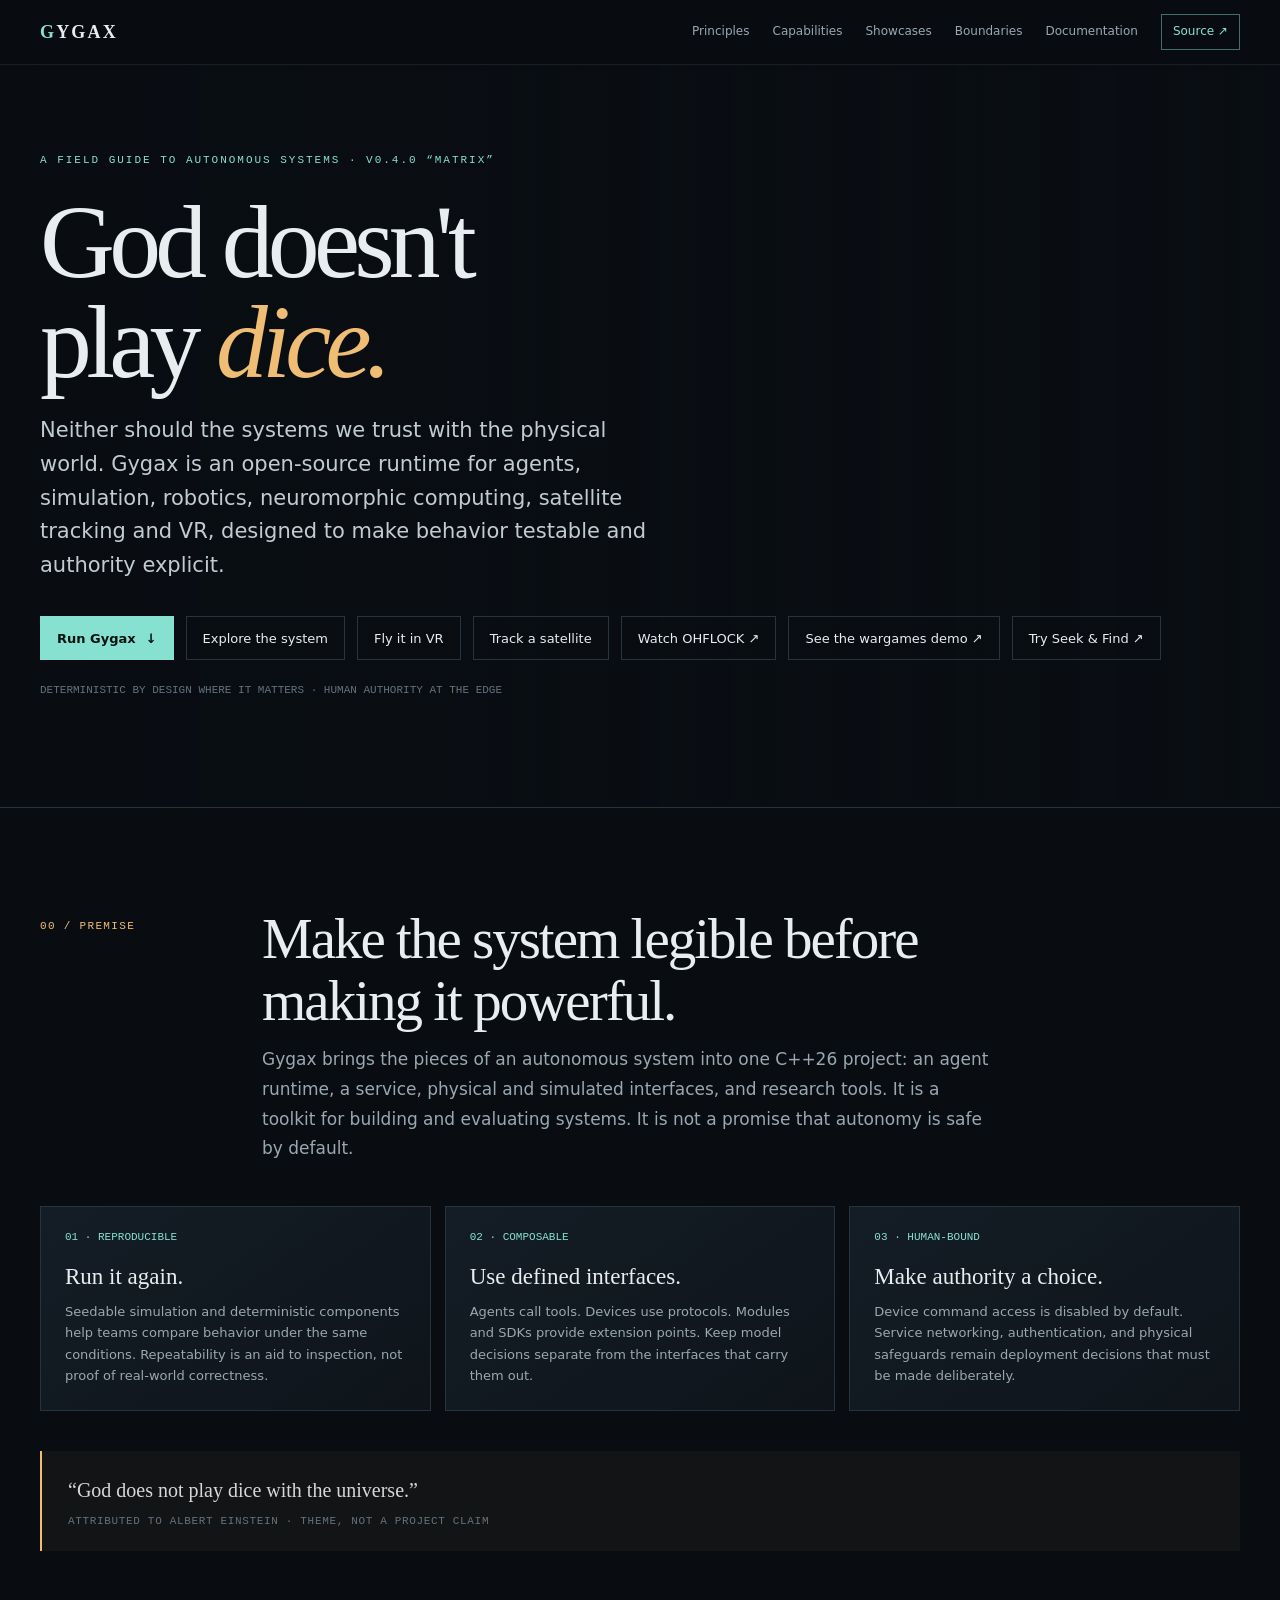
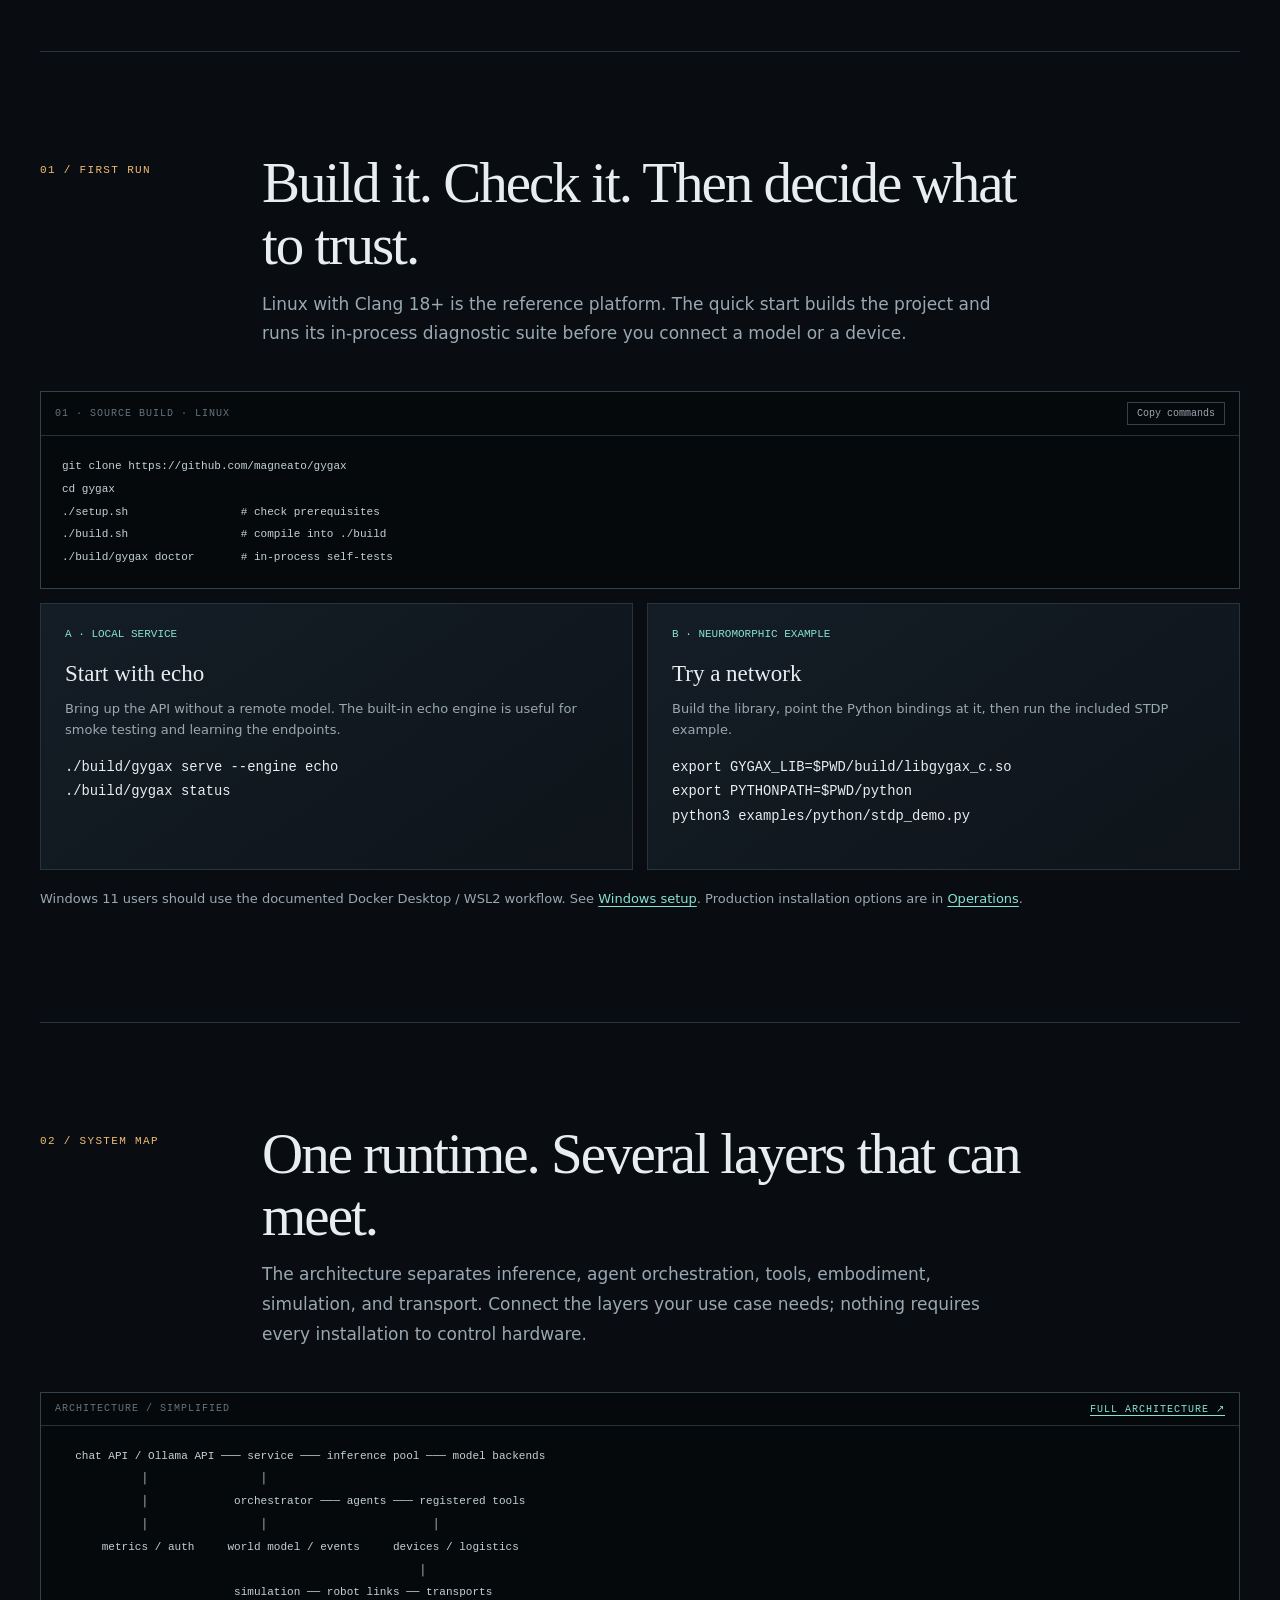
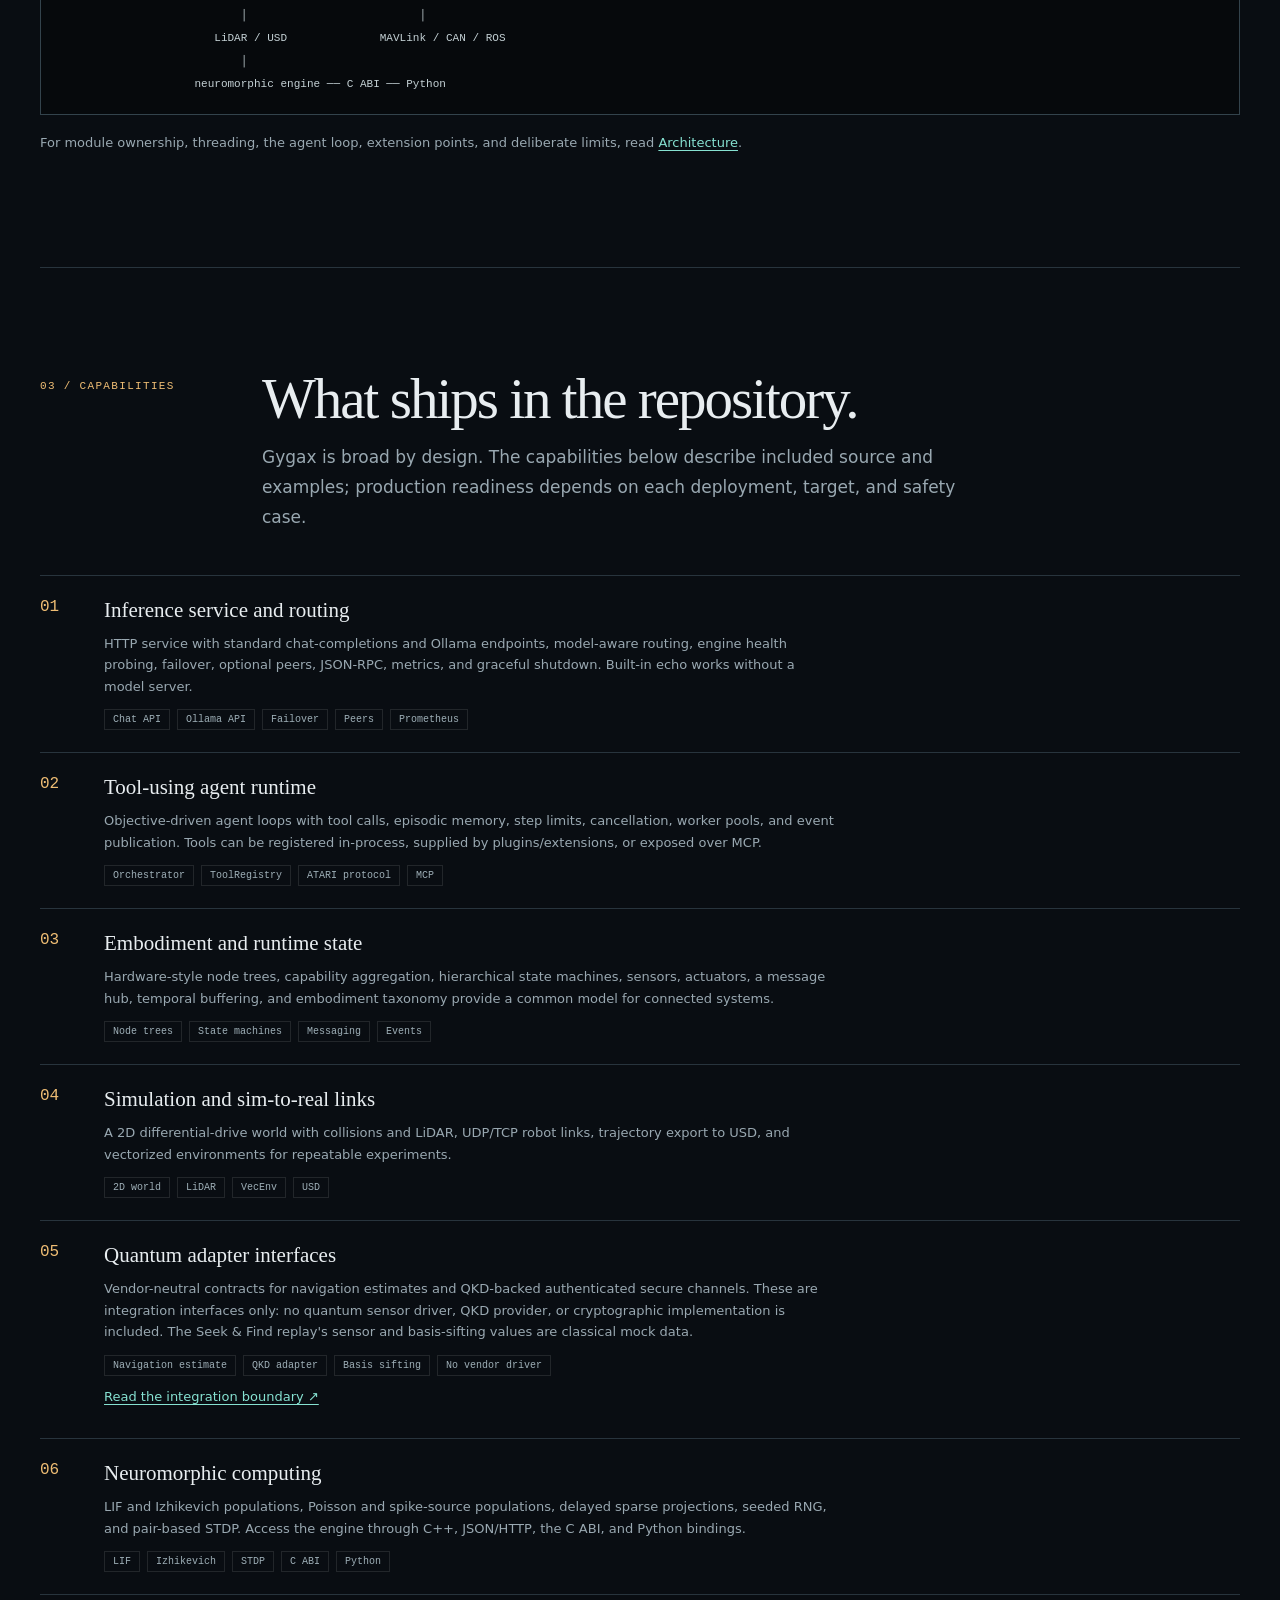
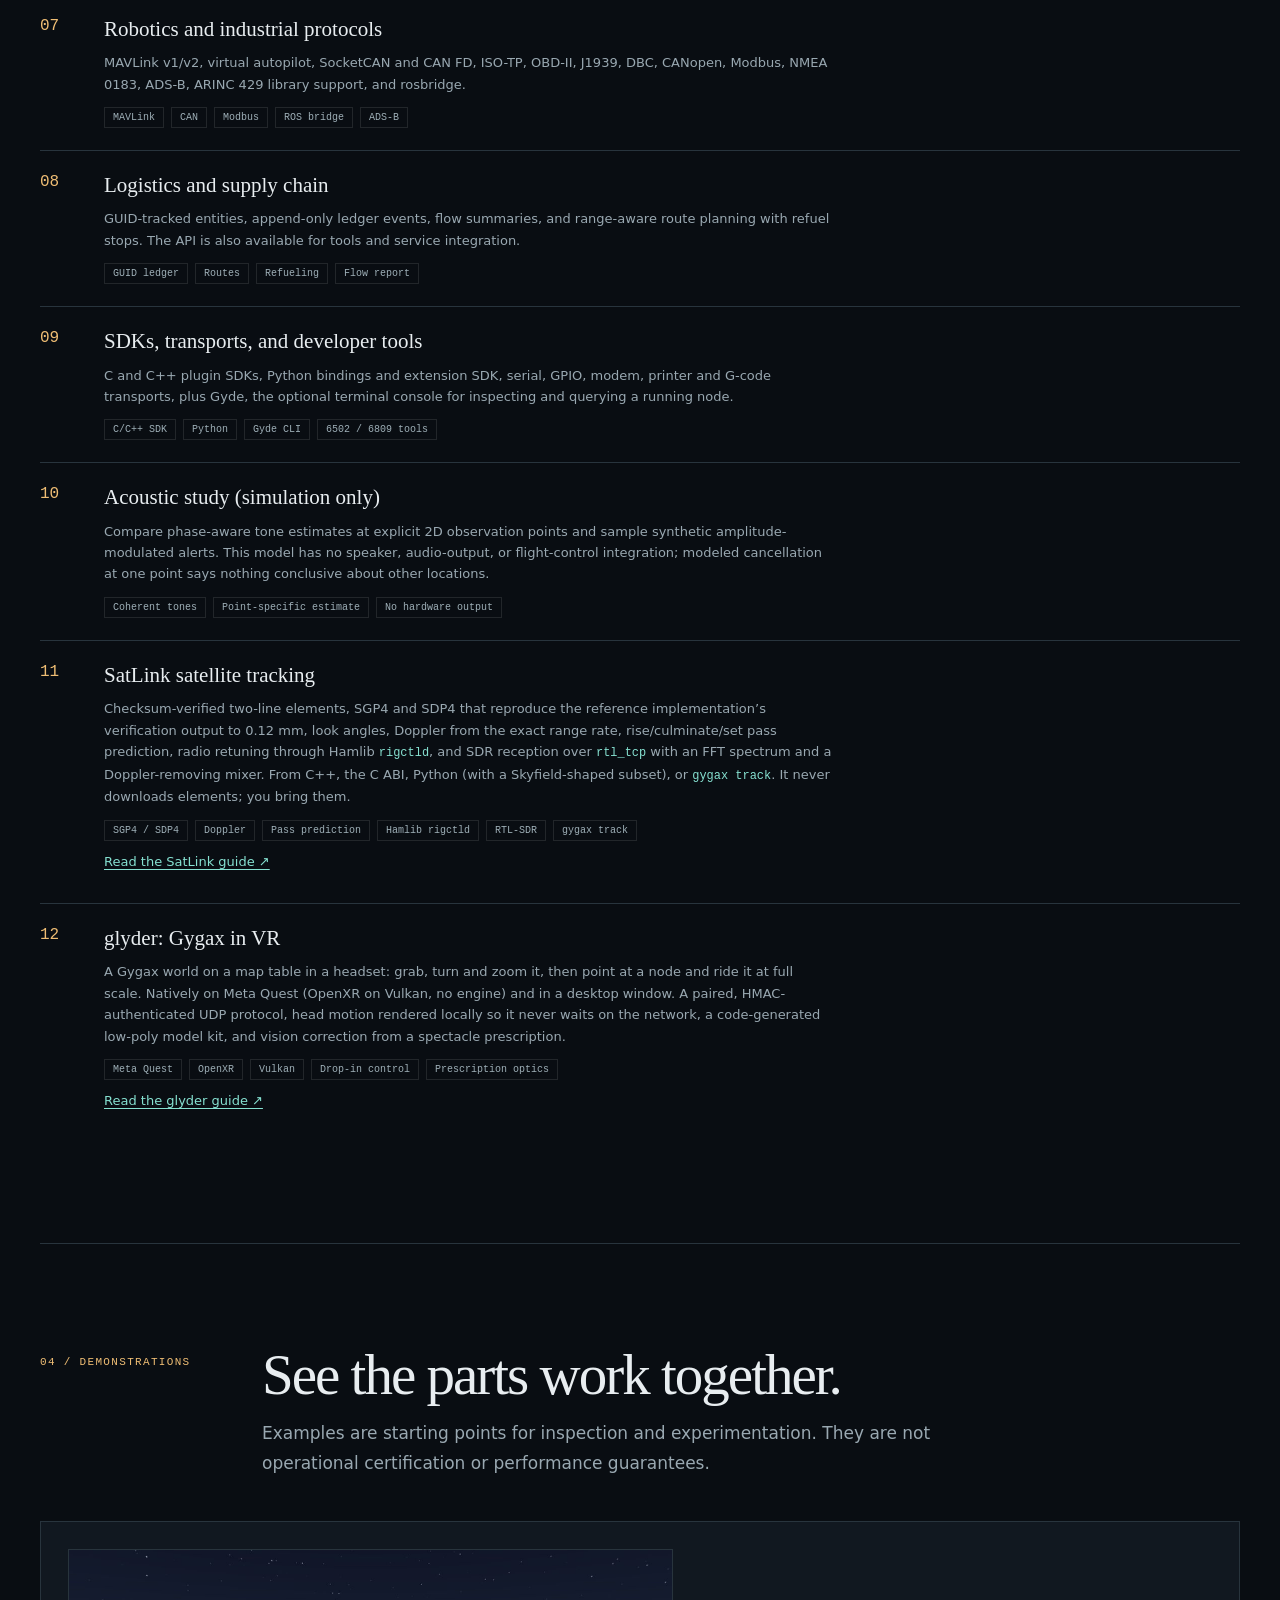
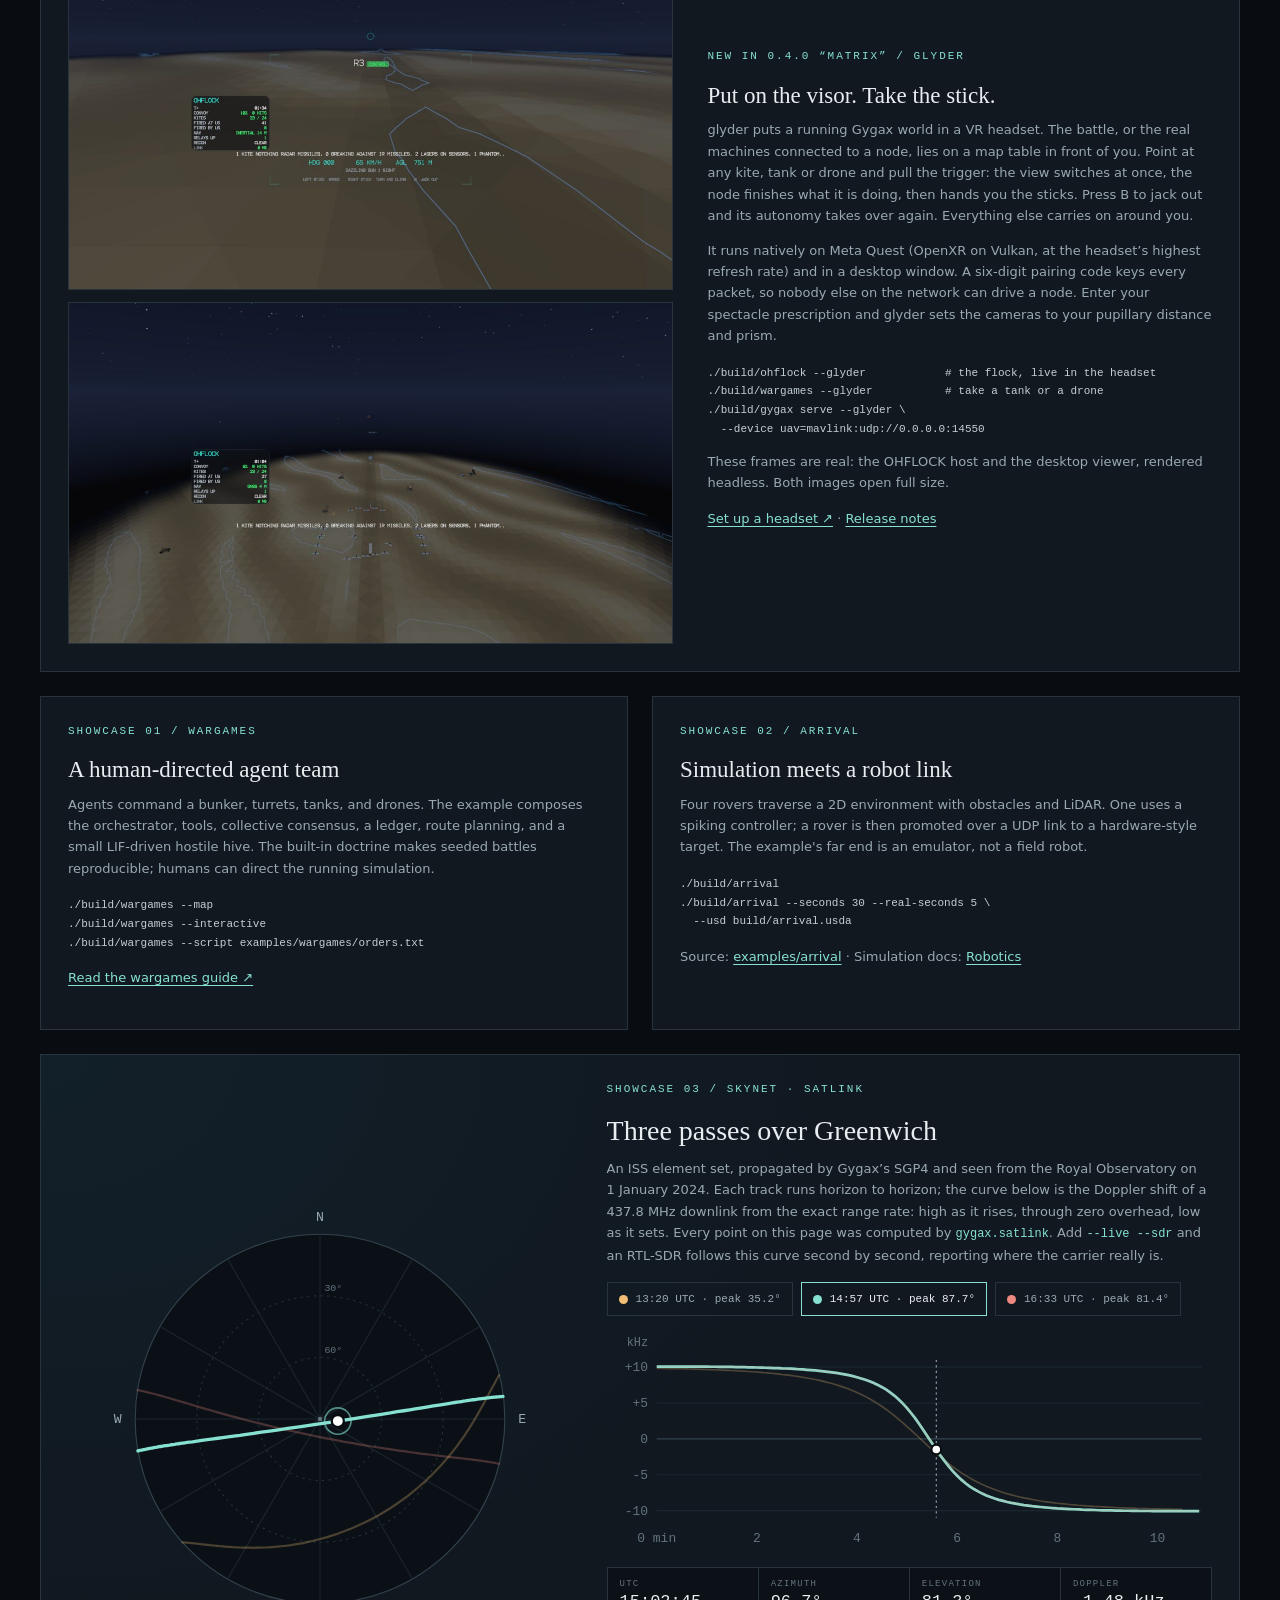
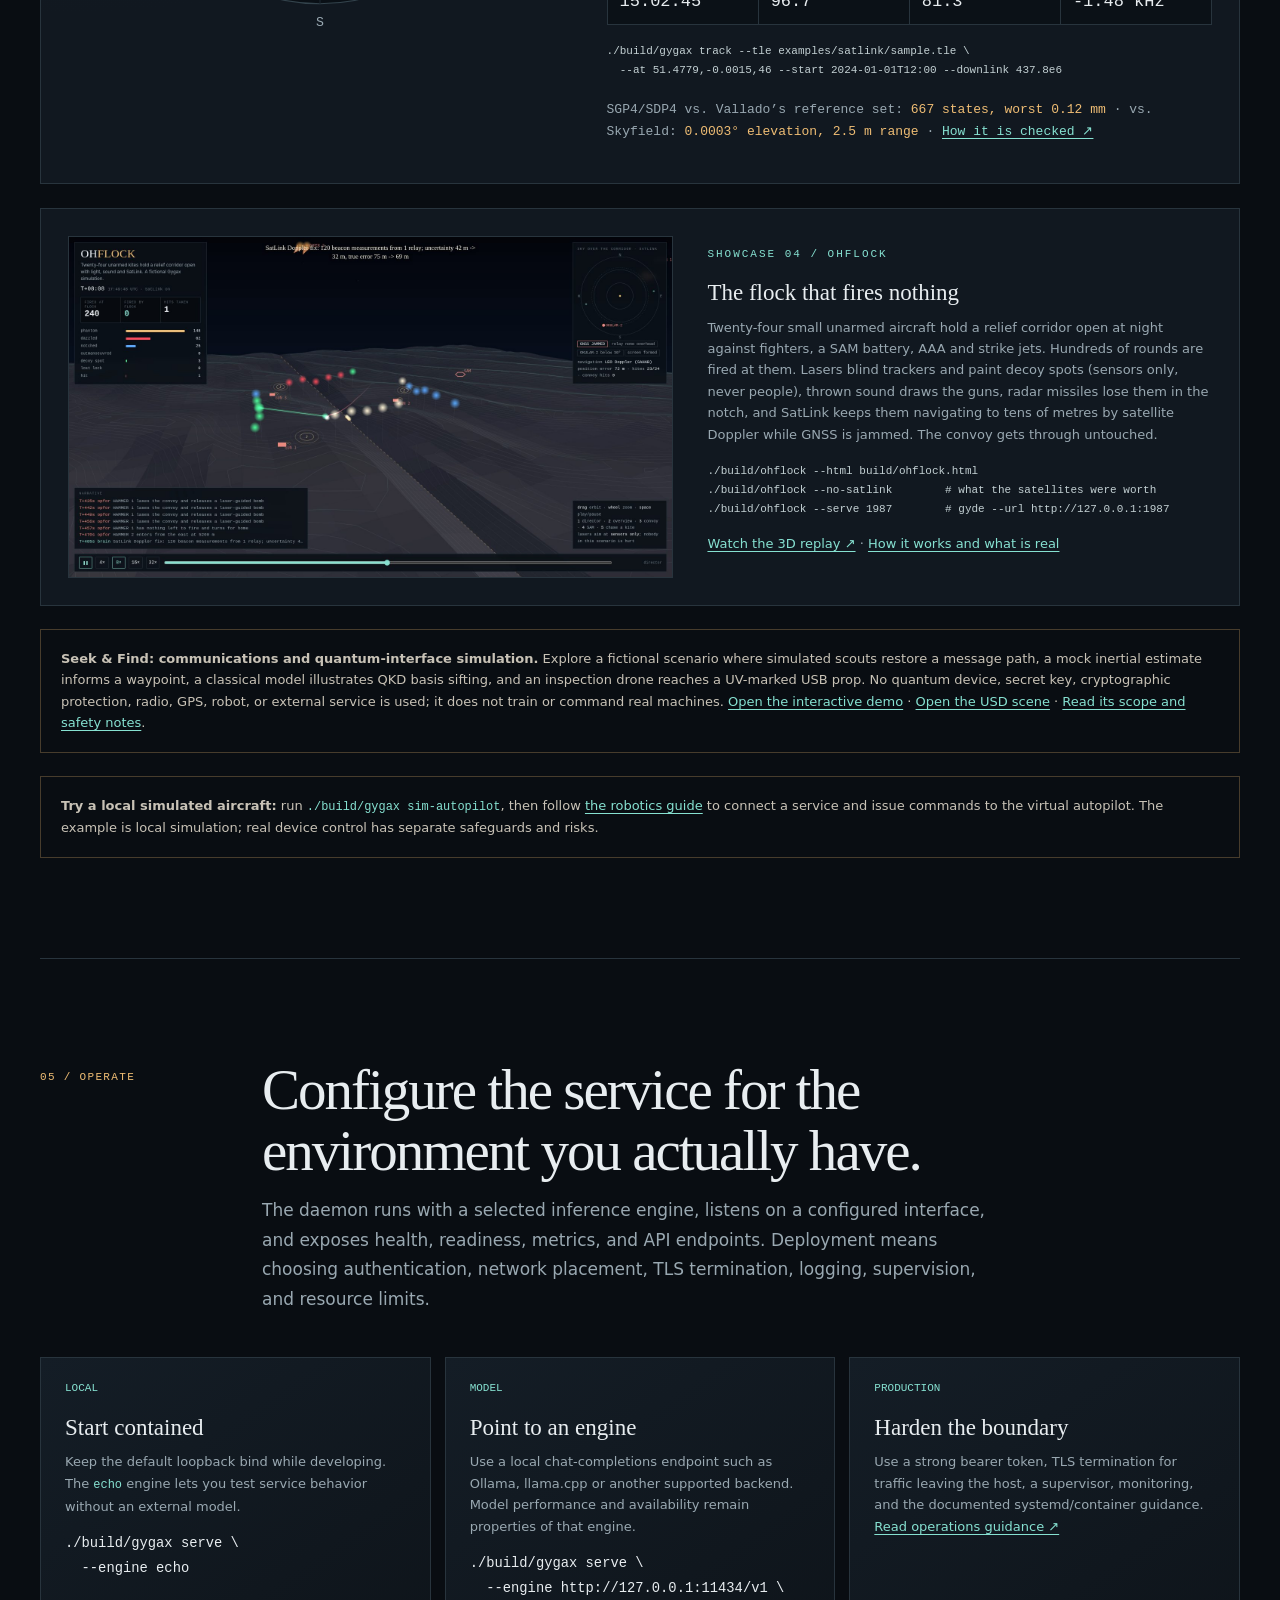
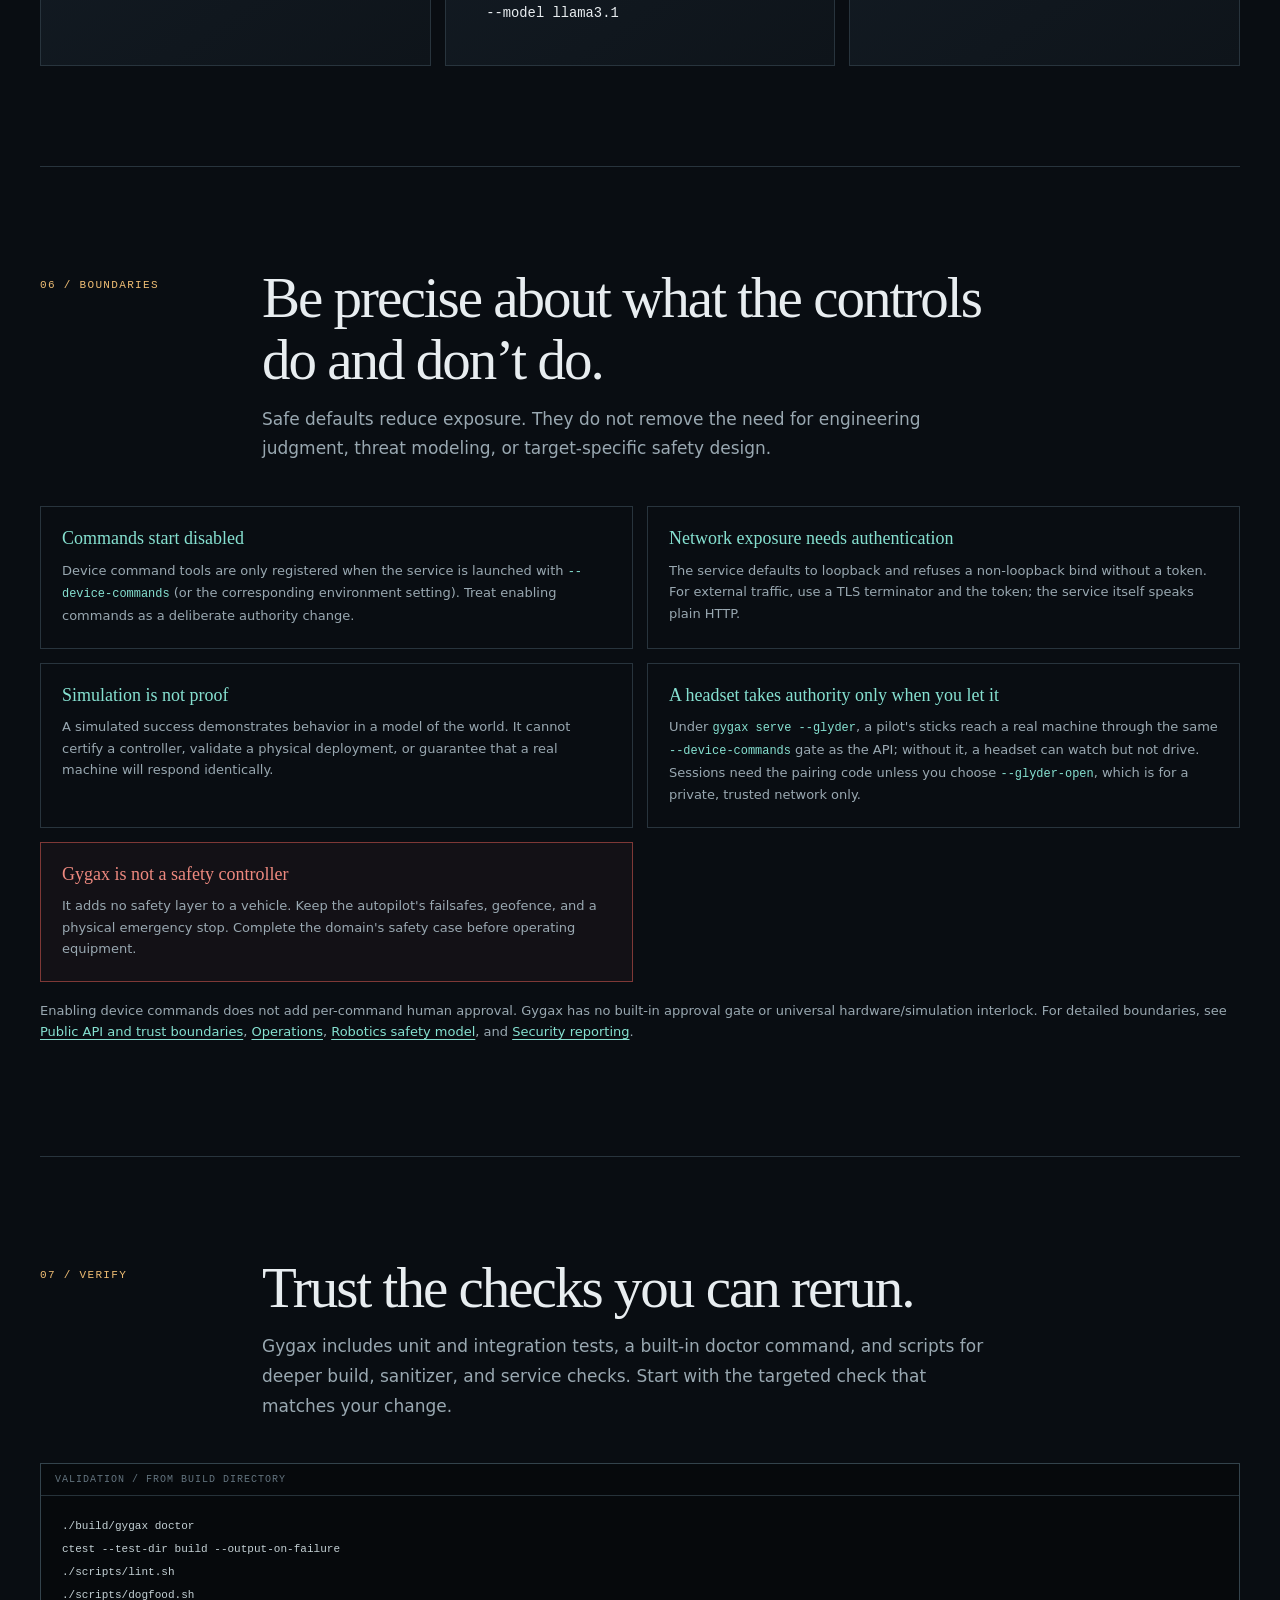
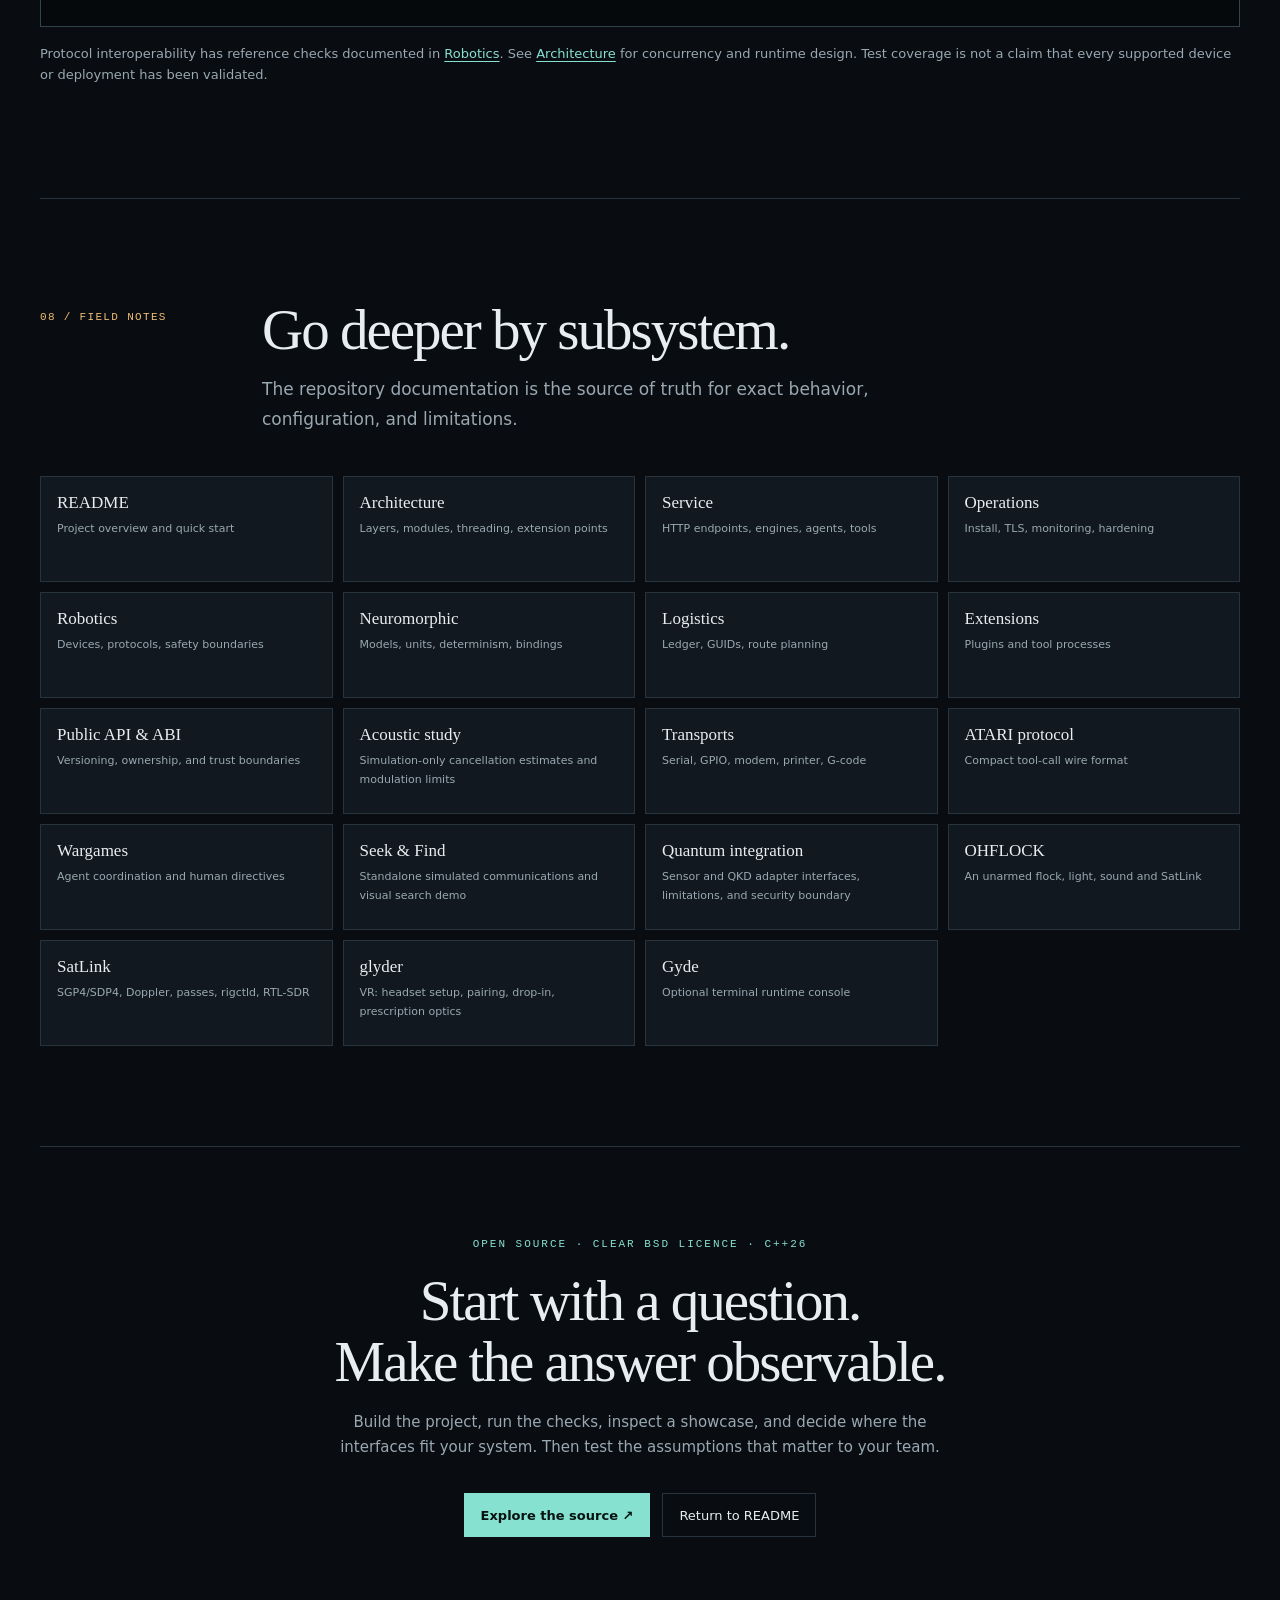
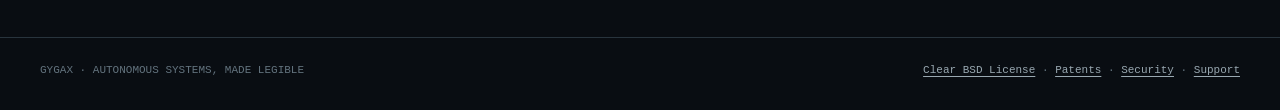
==== commit 64a15f6b: "Docs and project page for 0.4.0 "Matrix": glyder, Gygax in VR docs/GLYDER.md covers hosts (ohflock, " ====
--- a/index.html
+++ b/index.html
@@ -187,12 +187,13 @@
   <div class="hero" id="top">
     <canvas id="field" aria-hidden="true"></canvas>
     <div class="hero-inner">
-      <div class="eyebrow">A field guide to autonomous systems · v0.3.0 “Skynet”</div>
+      <div class="eyebrow">A field guide to autonomous systems · v0.4.0 “Matrix”</div>
       <h1>God doesn't<br>play <em>dice.</em></h1>
-      <p class="hero-sub">Neither should the systems we trust with the physical world. Gygax is an open-source runtime for agents, simulation, robotics, neuromorphic computing, and satellite tracking, designed to make behavior testable and authority explicit.</p>
+      <p class="hero-sub">Neither should the systems we trust with the physical world. Gygax is an open-source runtime for agents, simulation, robotics, neuromorphic computing, satellite tracking and VR, designed to make behavior testable and authority explicit.</p>
       <div class="hero-actions">
         <a class="button primary" href="#start">Run Gygax <span aria-hidden="true">↓</span></a>
         <a class="button" href="#capabilities">Explore the system</a>
+        <a class="button" href="#glyder">Fly it in VR</a>
         <a class="button" href="#skynet">Track a satellite</a>
         <a class="button" href="examples/ohflock/ohflock.html">Watch OHFLOCK ↗</a>
         <a class="button" href="https://github.com/magneato/gygax/blob/main/docs/WARGAMES.md">See the wargames demo ↗</a>
@@ -294,6 +295,7 @@
         <article class="capability"><div class="cap-icon">09</div><div><h3>SDKs, transports, and developer tools</h3><p>C and C++ plugin SDKs, Python bindings and extension SDK, serial, GPIO, modem, printer and G-code transports, plus Gyde, the optional terminal console for inspecting and querying a running node.</p><div class="tag-list"><span class="tag">C/C++ SDK</span><span class="tag">Python</span><span class="tag">Gyde CLI</span><span class="tag">6502 / 6809 tools</span></div></div></article>
         <article class="capability"><div class="cap-icon">10</div><div><h3>Acoustic study (simulation only)</h3><p>Compare phase-aware tone estimates at explicit 2D observation points and sample synthetic amplitude-modulated alerts. This model has no speaker, audio-output, or flight-control integration; modeled cancellation at one point says nothing conclusive about other locations.</p><div class="tag-list"><span class="tag">Coherent tones</span><span class="tag">Point-specific estimate</span><span class="tag">No hardware output</span></div></div></article>
         <article class="capability"><div class="cap-icon">11</div><div><h3>SatLink satellite tracking</h3><p>Checksum-verified two-line elements, SGP4 and SDP4 that reproduce the reference implementation&rsquo;s verification output to 0.12&nbsp;mm, look angles, Doppler from the exact range rate, rise/culminate/set pass prediction, radio retuning through Hamlib <code>rigctld</code>, and SDR reception over <code>rtl_tcp</code> with an FFT spectrum and a Doppler-removing mixer. From C++, the C ABI, Python (with a Skyfield-shaped subset), or <code>gygax track</code>. It never downloads elements; you bring them.</p><div class="tag-list"><span class="tag">SGP4 / SDP4</span><span class="tag">Doppler</span><span class="tag">Pass prediction</span><span class="tag">Hamlib rigctld</span><span class="tag">RTL-SDR</span><span class="tag">gygax track</span></div><p style="margin-top:10px"><a href="https://github.com/magneato/gygax/blob/main/docs/SATLINK.md">Read the SatLink guide ↗</a></p></div></article>
+        <article class="capability"><div class="cap-icon">12</div><div><h3>glyder: Gygax in VR</h3><p>A Gygax world on a map table in a headset: grab, turn and zoom it, then point at a node and ride it at full scale. Natively on Meta Quest (OpenXR on Vulkan, no engine) and in a desktop window. A paired, HMAC-authenticated UDP protocol, head motion rendered locally so it never waits on the network, a code-generated low-poly model kit, and vision correction from a spectacle prescription.</p><div class="tag-list"><span class="tag">Meta Quest</span><span class="tag">OpenXR</span><span class="tag">Vulkan</span><span class="tag">Drop-in control</span><span class="tag">Prescription optics</span></div><p style="margin-top:10px"><a href="https://github.com/magneato/gygax/blob/main/docs/GLYDER.md">Read the glyder guide ↗</a></p></div></article>
       </div>
     </section>
 
@@ -306,6 +308,24 @@
         </div>
       </div>
       <div class="showcase">
+        <article class="showcase-item flock" id="glyder">
+          <div>
+            <a class="flock-shot" href="glyder/glyder-ride.jpg" aria-label="Open the full-size frame of a pilot riding kite R3"><img src="glyder/glyder-ride.jpg" alt="Inside OHFLOCK kite R3 in glyder at night: visor brackets, R3 marked CONTROL, heading 000, 65 km/h, 751 m above ground, the note 'dazzling gun 1 sight', and the battle's status panel showing 0 fired by us" loading="lazy"></a>
+            <a class="flock-shot" style="margin-top:12px" href="glyder/glyder-overview.jpg" aria-label="Open the full-size map-table frame"><img src="glyder/glyder-overview.jpg" alt="The OHFLOCK battle as a map table in glyder: the flock in formation over the dunes, the convoy road, guns and launchers, and a status panel" loading="lazy"></a>
+          </div>
+          <div>
+            <div class="eyebrow">NEW IN 0.4.0 “MATRIX” / GLYDER</div>
+            <h3>Put on the visor. Take the stick.</h3>
+            <p>glyder puts a running Gygax world in a VR headset. The battle, or the real machines connected to a node, lies on a map table in front of you. Point at any kite, tank or drone and pull the trigger: the view switches at once, the node finishes what it is doing, then hands you the sticks. Press B to jack out and its autonomy takes over again. Everything else carries on around you.</p>
+            <p>It runs natively on Meta Quest (OpenXR on Vulkan, at the headset’s highest refresh rate) and in a desktop window. A six-digit pairing code keys every packet, so nobody else on the network can drive a node. Enter your spectacle prescription and glyder sets the cameras to your pupillary distance and prism.</p>
+            <pre>./build/ohflock --glyder            # the flock, live in the headset
+./build/wargames --glyder           # take a tank or a drone
+./build/gygax serve --glyder \
+  --device uav=mavlink:udp://0.0.0.0:14550</pre>
+            <p class="small" style="margin-top:12px">These frames are real: the OHFLOCK host and the desktop viewer, rendered headless. Both images open full size.</p>
+            <p style="margin-top:15px"><a href="https://github.com/magneato/gygax/blob/main/docs/GLYDER.md">Set up a headset ↗</a> · <a href="https://github.com/magneato/gygax/blob/main/docs/releases/v0.4.0.md">Release notes</a></p>
+          </div>
+        </article>
         <article class="showcase-item"><div class="eyebrow">SHOWCASE 01 / WARGAMES</div><h3>A human-directed agent team</h3><p>Agents command a bunker, turrets, tanks, and drones. The example composes the orchestrator, tools, collective consensus, a ledger, route planning, and a small LIF-driven hostile hive. The built-in doctrine makes seeded battles reproducible; humans can direct the running simulation.</p><pre>./build/wargames --map
 ./build/wargames --interactive
 ./build/wargames --script examples/wargames/orders.txt</pre><p style="margin-top:15px"><a href="https://github.com/magneato/gygax/blob/main/docs/WARGAMES.md">Read the wargames guide ↗</a></p></article>
@@ -388,6 +408,7 @@
         <article class="safety-item"><h3>Commands start disabled</h3><p>Device command tools are only registered when the service is launched with <code>--device-commands</code> (or the corresponding environment setting). Treat enabling commands as a deliberate authority change.</p></article>
         <article class="safety-item"><h3>Network exposure needs authentication</h3><p>The service defaults to loopback and refuses a non-loopback bind without a token. For external traffic, use a TLS terminator and the token; the service itself speaks plain HTTP.</p></article>
         <article class="safety-item"><h3>Simulation is not proof</h3><p>A simulated success demonstrates behavior in a model of the world. It cannot certify a controller, validate a physical deployment, or guarantee that a real machine will respond identically.</p></article>
+        <article class="safety-item"><h3>A headset takes authority only when you let it</h3><p>Under <code>gygax serve --glyder</code>, a pilot's sticks reach a real machine through the same <code>--device-commands</code> gate as the API; without it, a headset can watch but not drive. Sessions need the pairing code unless you choose <code>--glyder-open</code>, which is for a private, trusted network only.</p></article>
         <article class="safety-item truth"><h3>Gygax is not a safety controller</h3><p>It adds no safety layer to a vehicle. Keep the autopilot's failsafes, geofence, and a physical emergency stop. Complete the domain's safety case before operating equipment.</p></article>
       </div>
       <p class="small" style="margin-top:18px">Enabling device commands does not add per-command human approval. Gygax has no built-in approval gate or universal hardware/simulation interlock. For detailed boundaries, see <a href="https://github.com/magneato/gygax/blob/main/docs/SDK_API.md">Public API and trust boundaries</a>, <a href="https://github.com/magneato/gygax/blob/main/docs/OPERATIONS.md">Operations</a>, <a href="https://github.com/magneato/gygax/blob/main/docs/ROBOTICS.md">Robotics safety model</a>, and <a href="https://github.com/magneato/gygax/blob/main/SECURITY.md">Security reporting</a>.</p>
@@ -437,6 +458,7 @@
         <a class="doc-link" href="https://github.com/magneato/gygax/blob/main/docs/QUANTUM_INTEGRATION.md"><strong>Quantum integration</strong><span>Sensor and QKD adapter interfaces, limitations, and security boundary</span></a>
         <a class="doc-link" href="https://github.com/magneato/gygax/blob/main/docs/OHFLOCK.md"><strong>OHFLOCK</strong><span>An unarmed flock, light, sound and SatLink</span></a>
         <a class="doc-link" href="https://github.com/magneato/gygax/blob/main/docs/SATLINK.md"><strong>SatLink</strong><span>SGP4/SDP4, Doppler, passes, rigctld, RTL-SDR</span></a>
+        <a class="doc-link" href="https://github.com/magneato/gygax/blob/main/docs/GLYDER.md"><strong>glyder</strong><span>VR: headset setup, pairing, drop-in, prescription optics</span></a>
         <a class="doc-link" href="https://github.com/magneato/gygax/blob/main/docs/GYDE.md"><strong>Gyde</strong><span>Optional terminal runtime console</span></a>
       </div>
     </section>
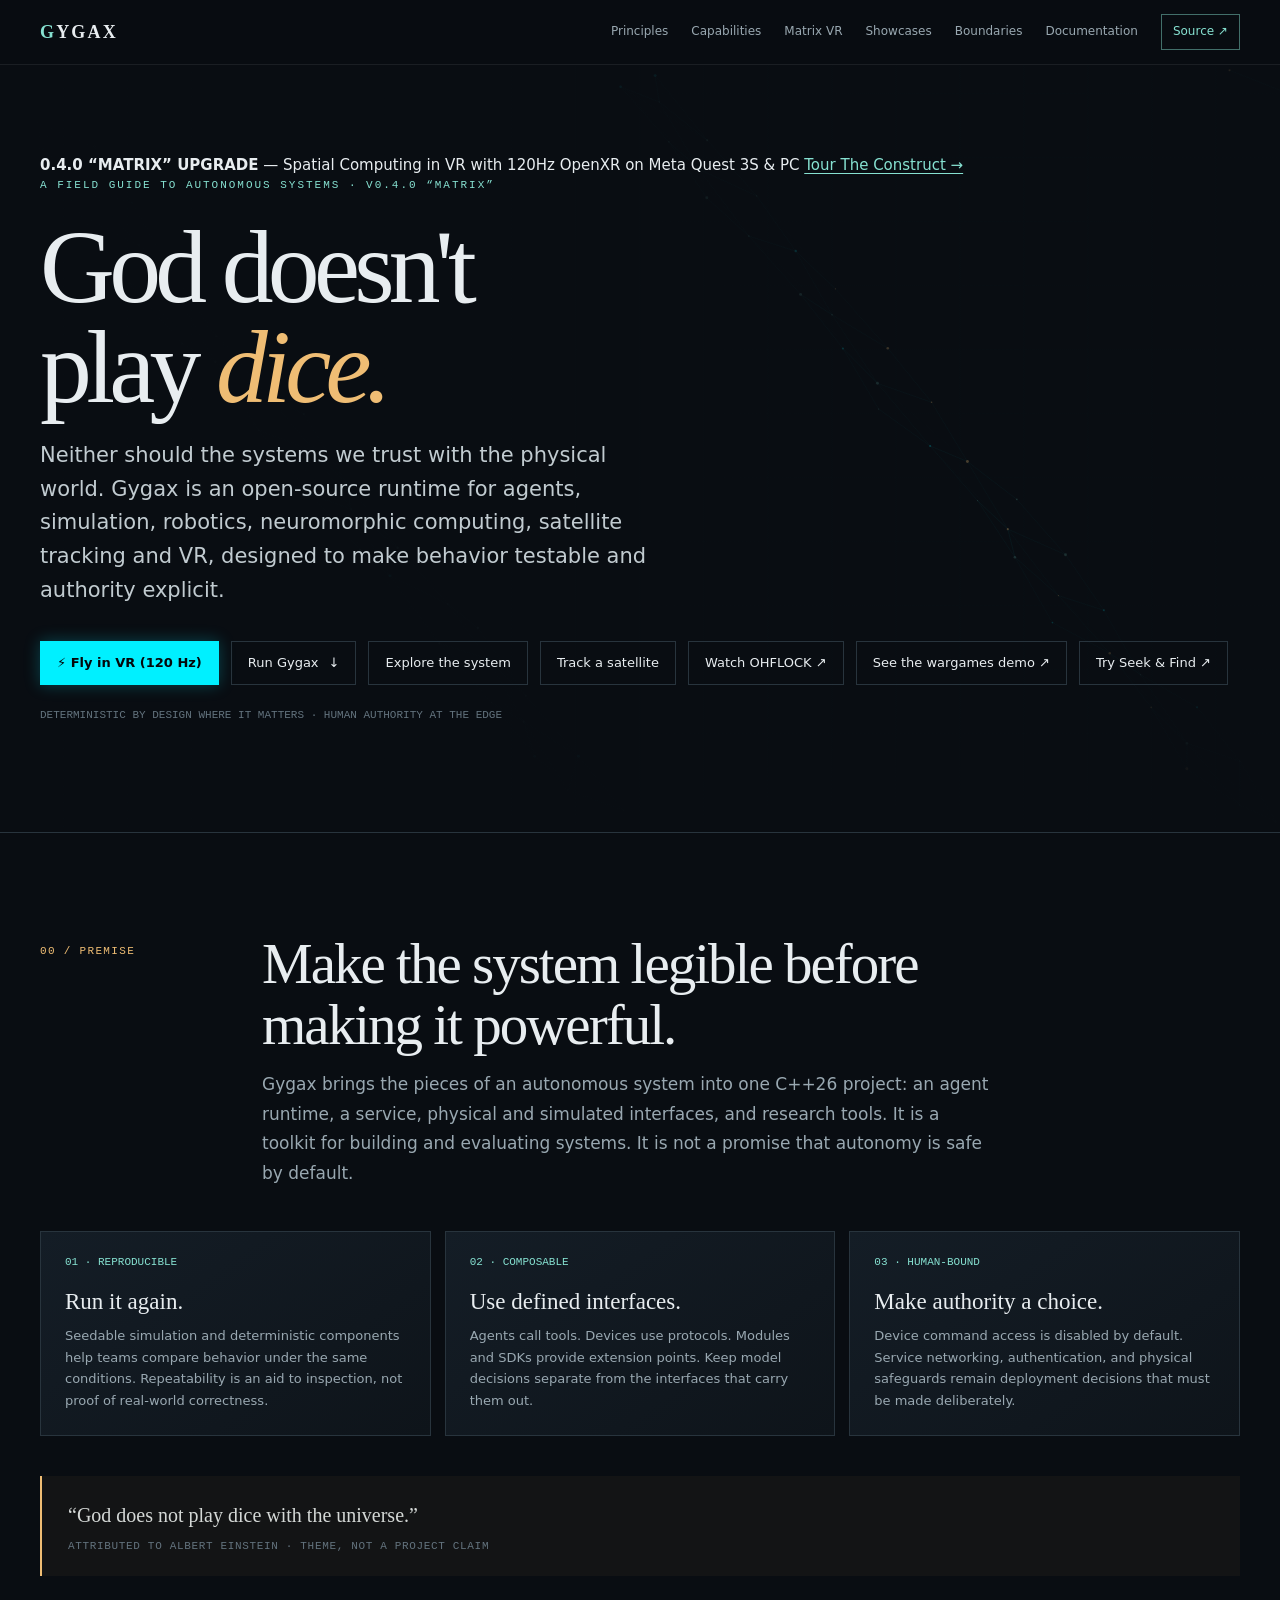
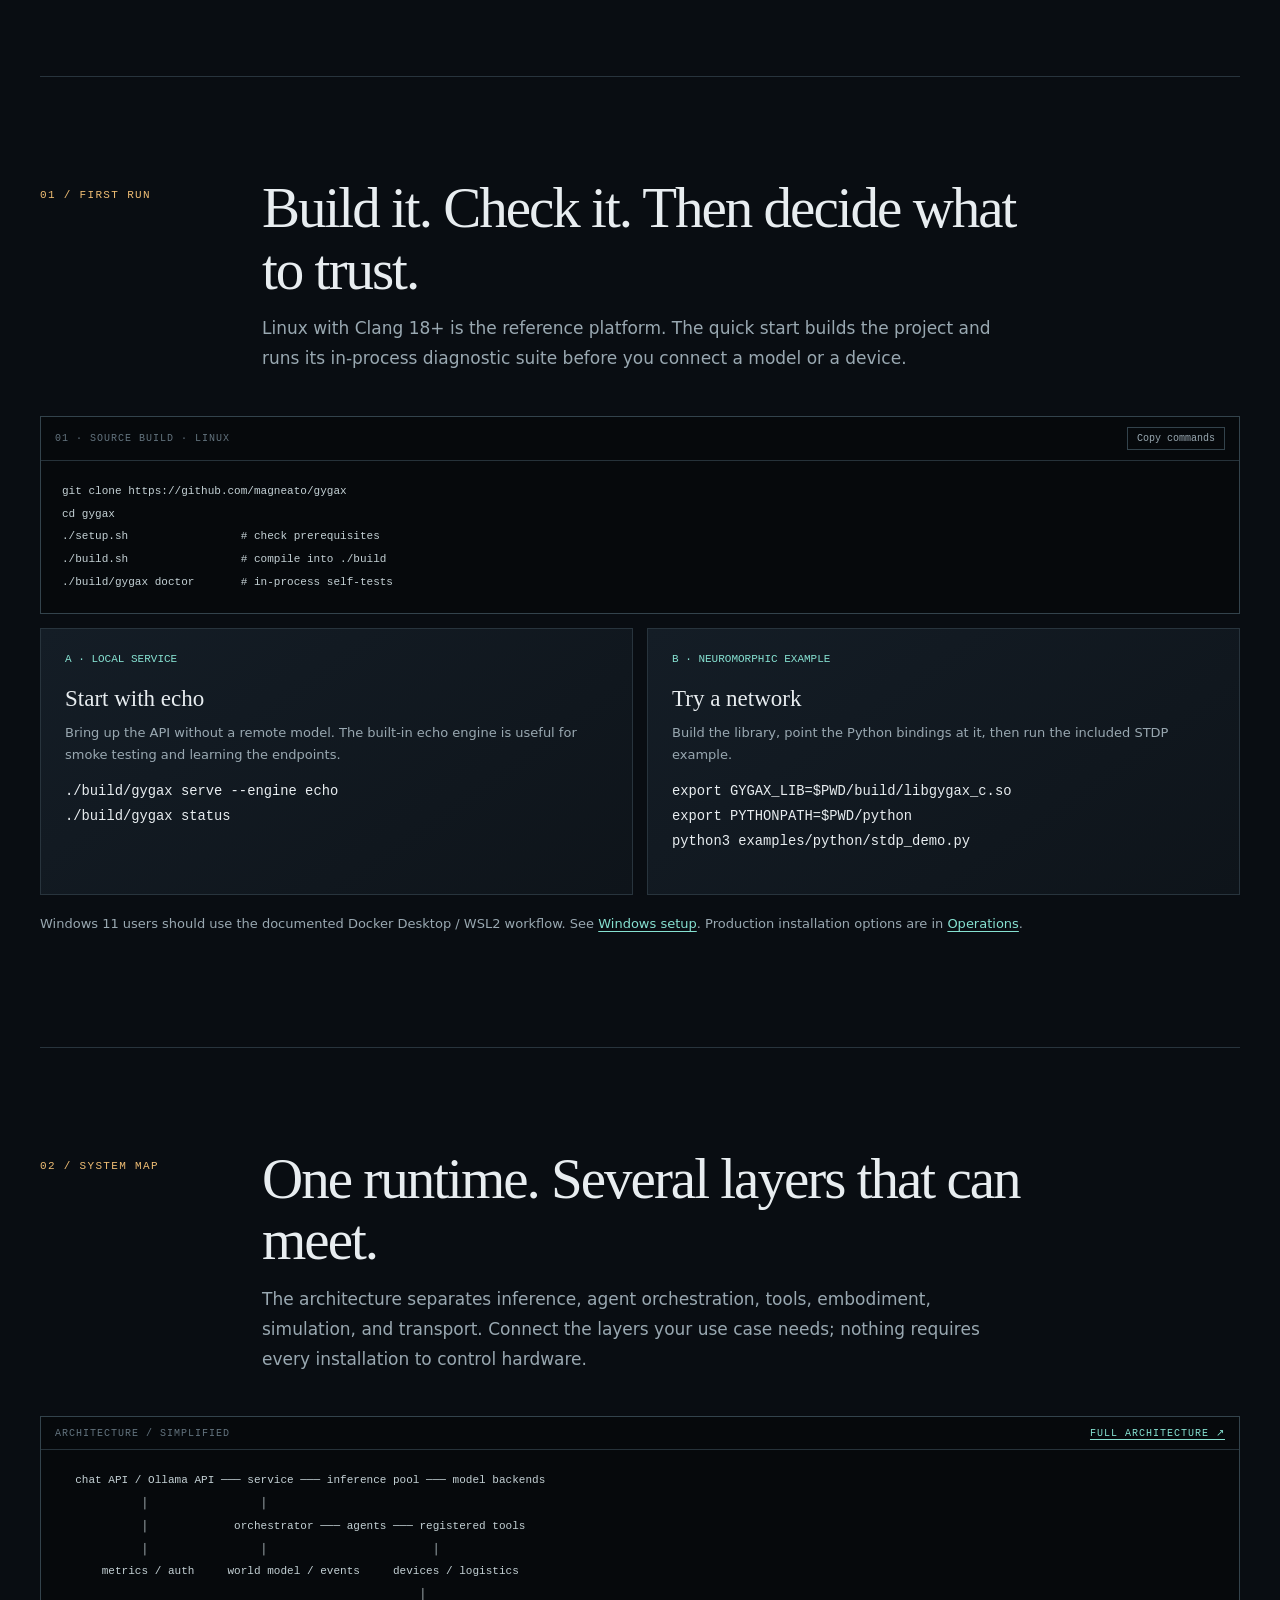
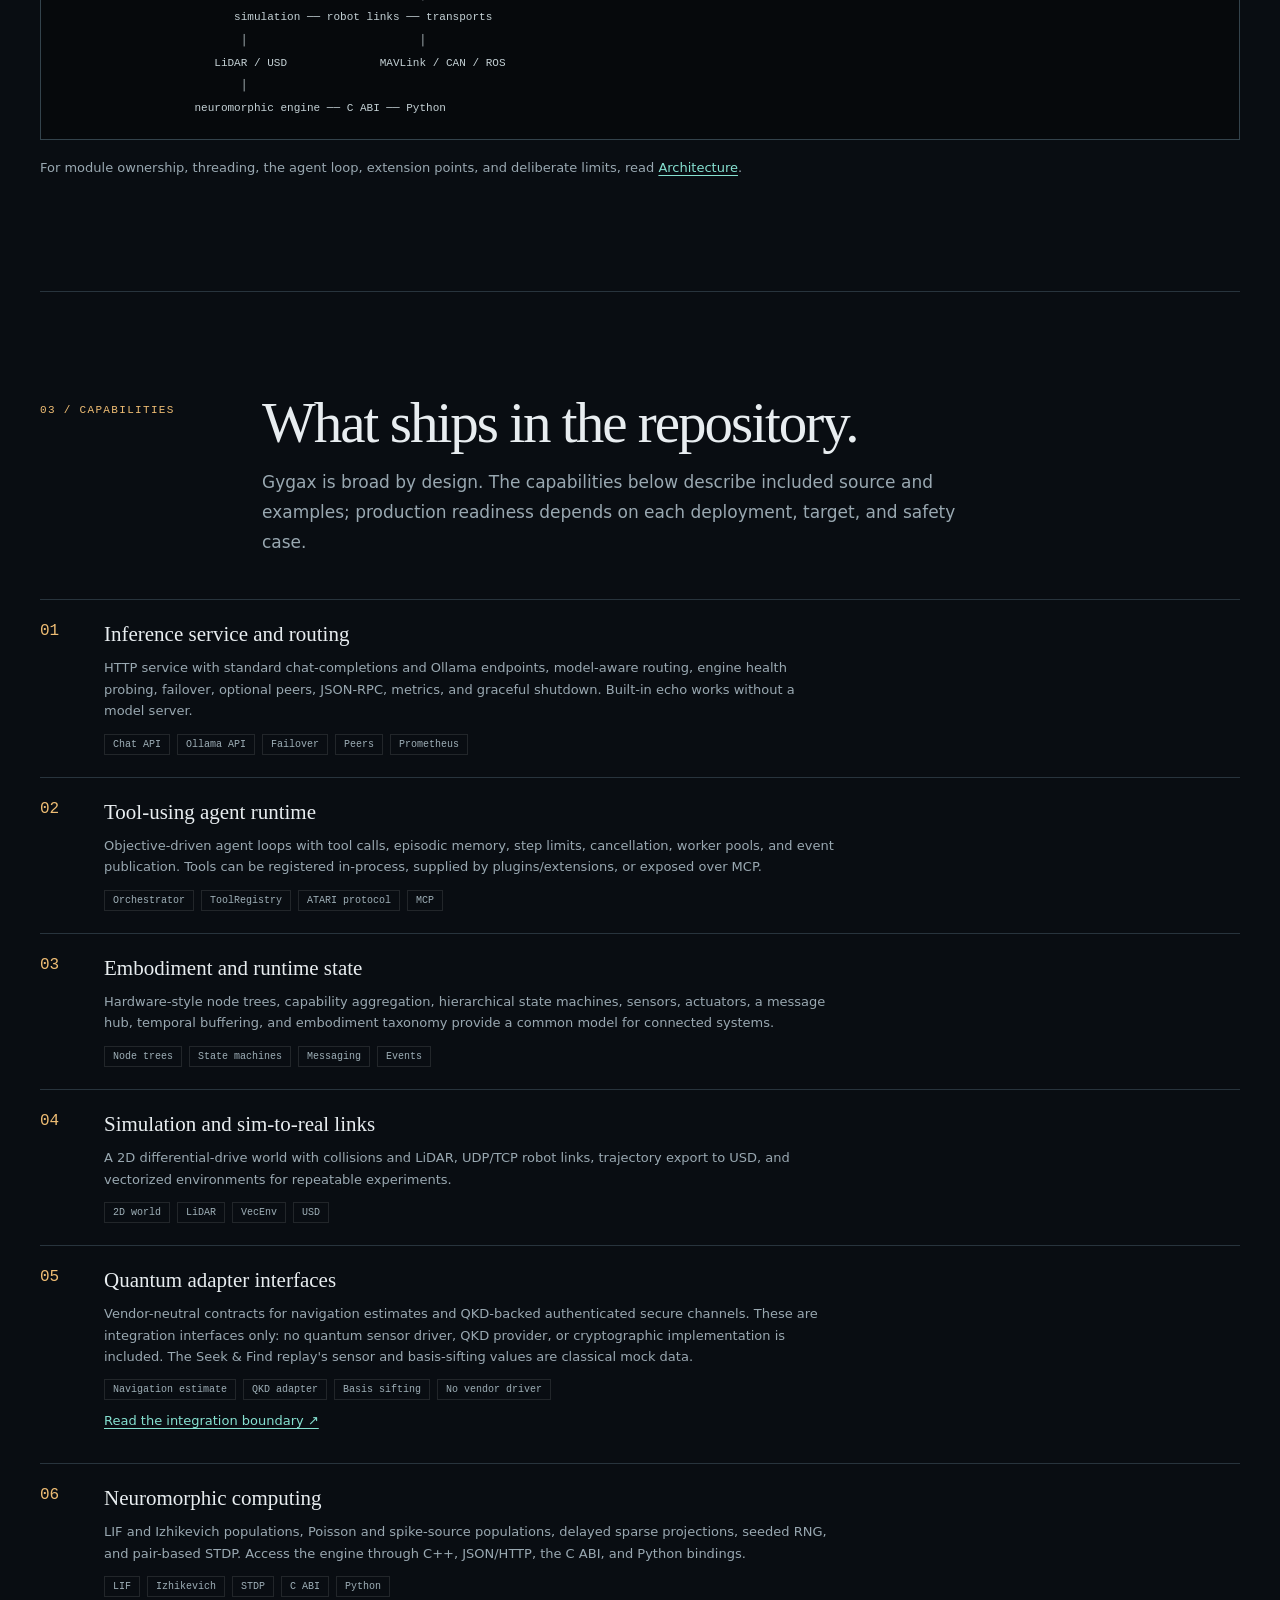
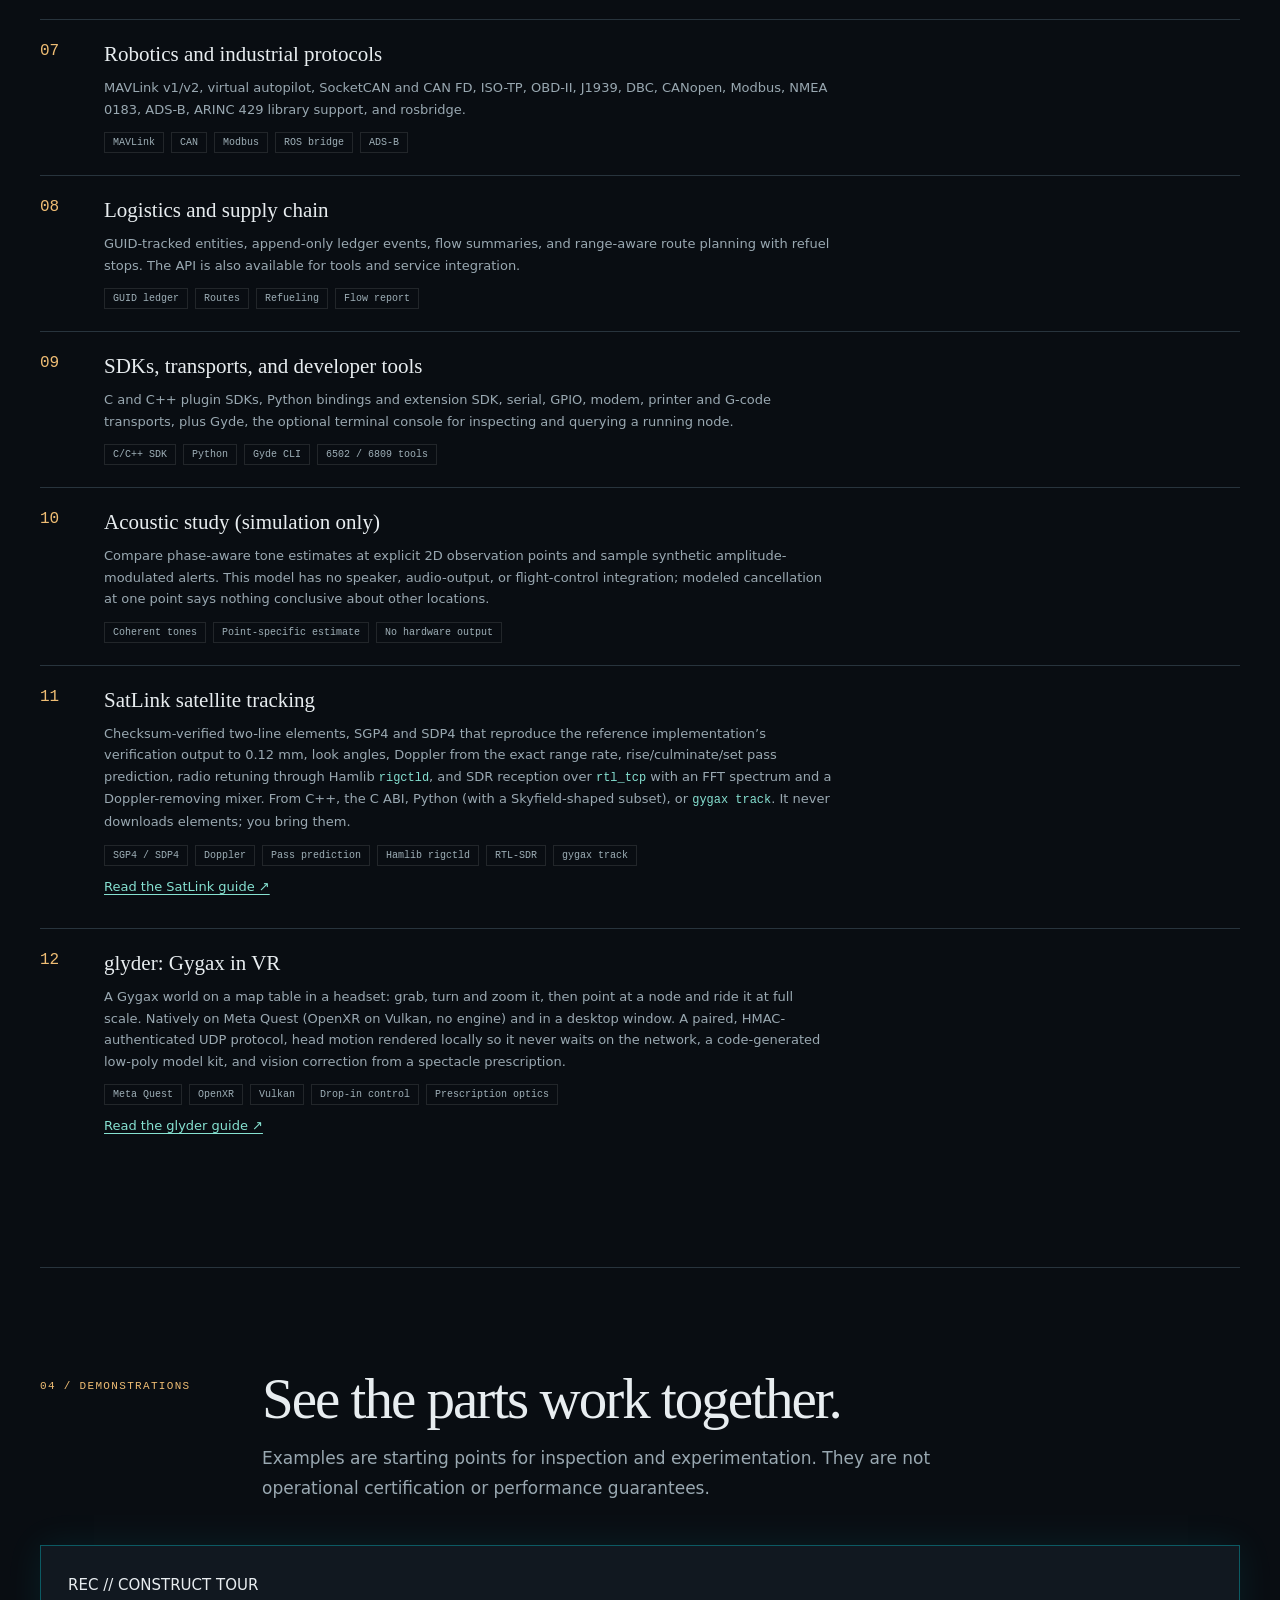
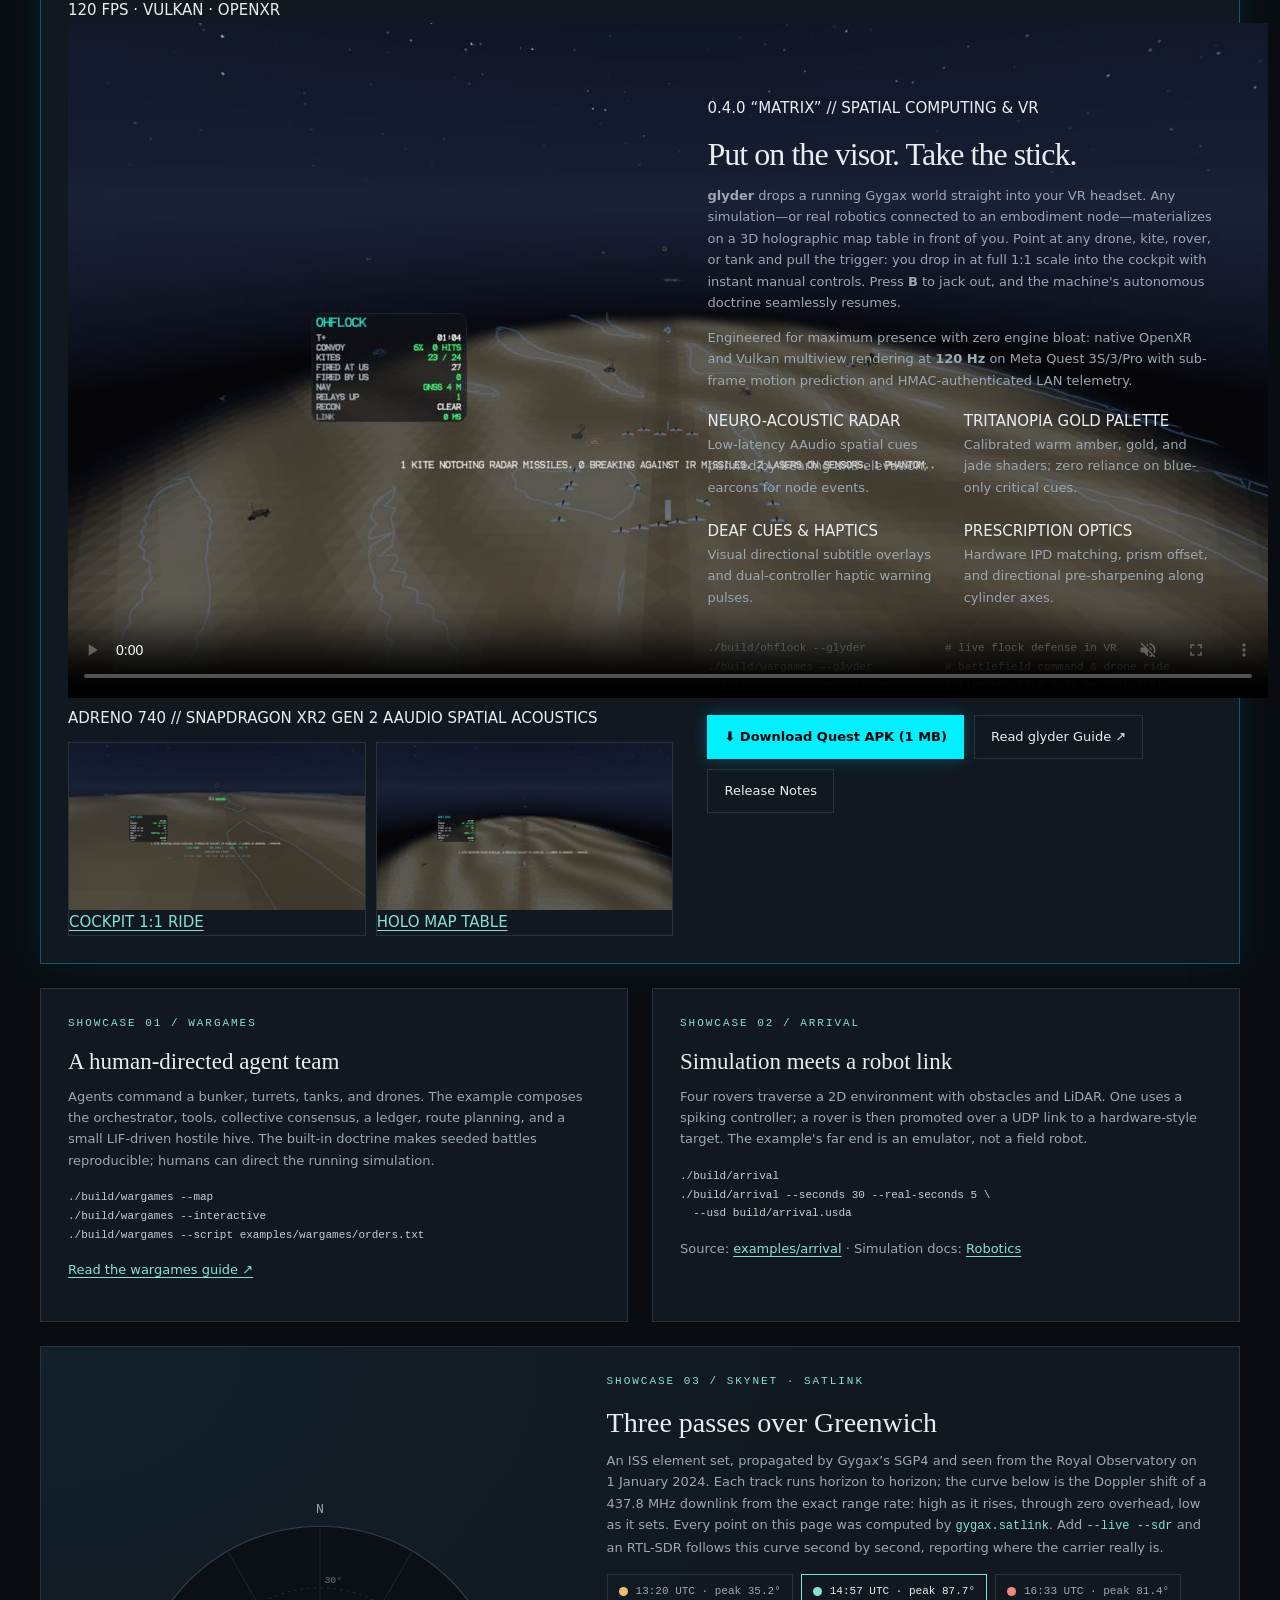
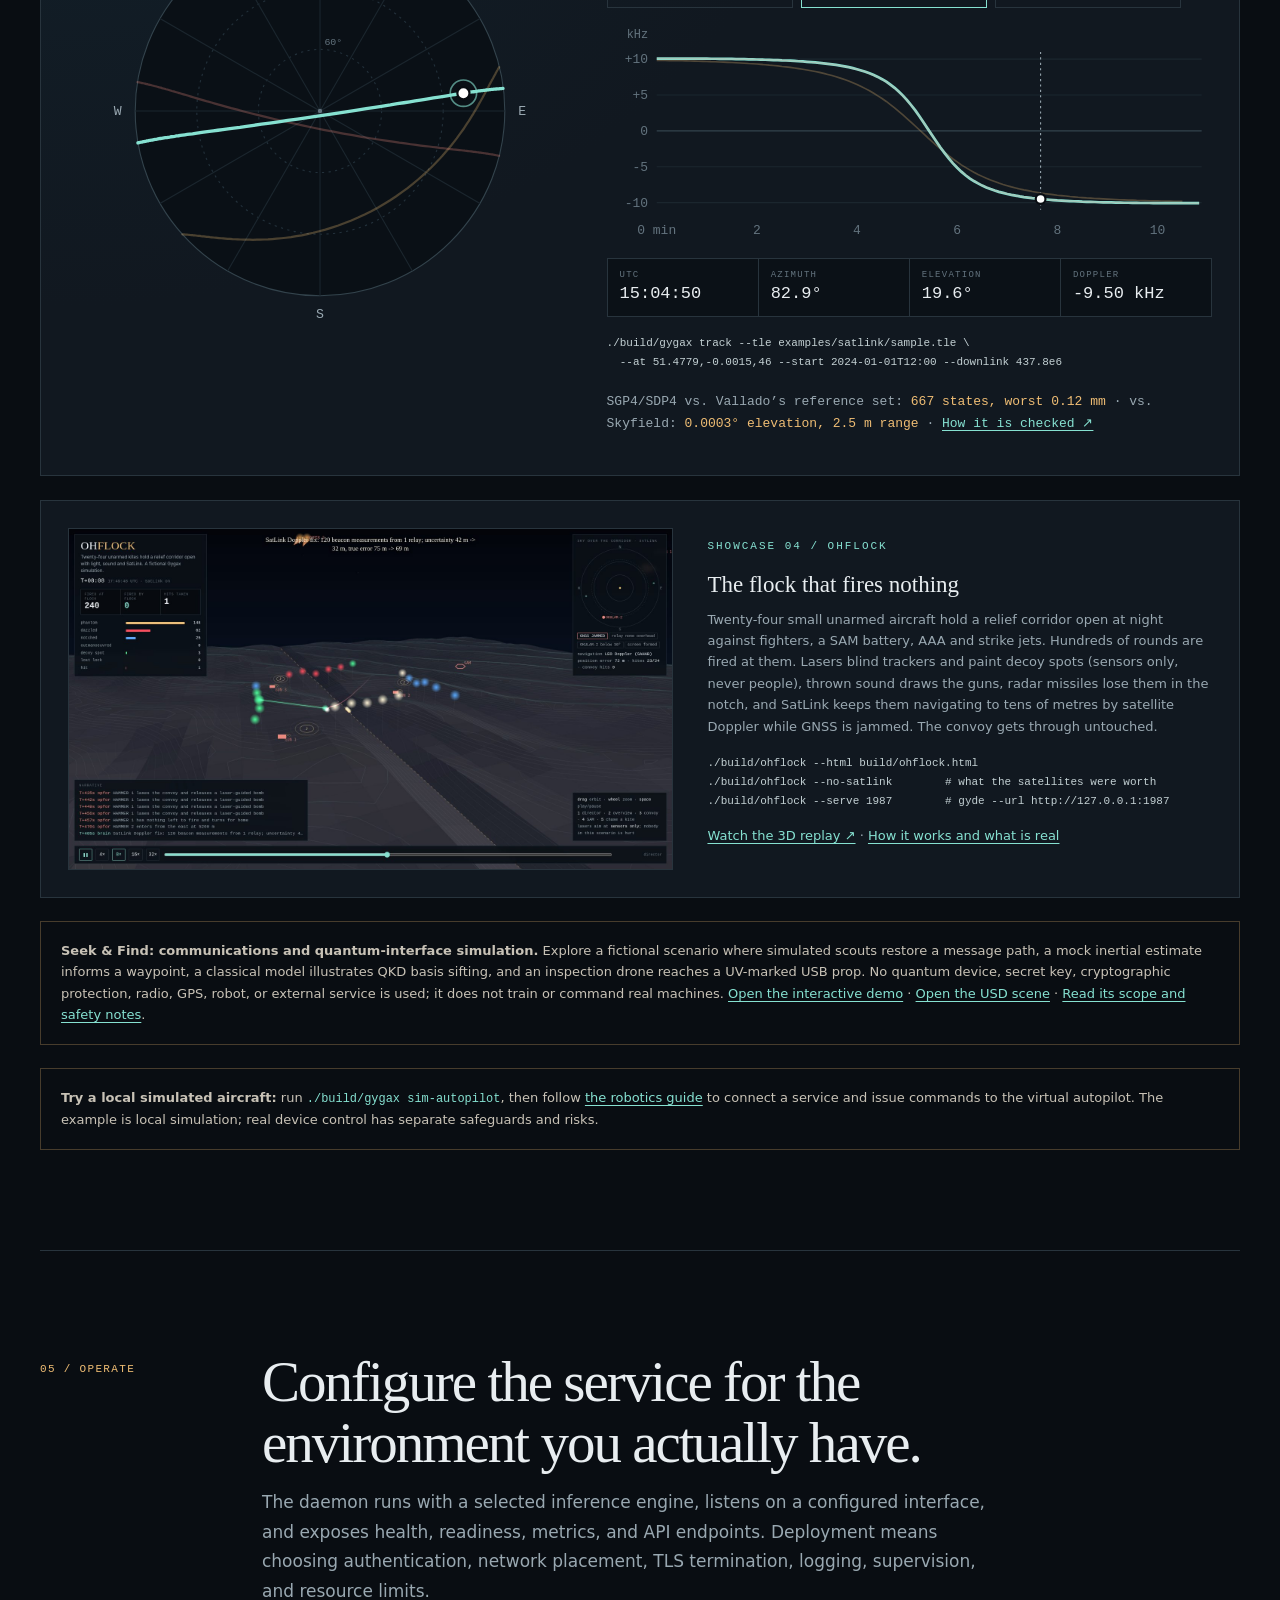
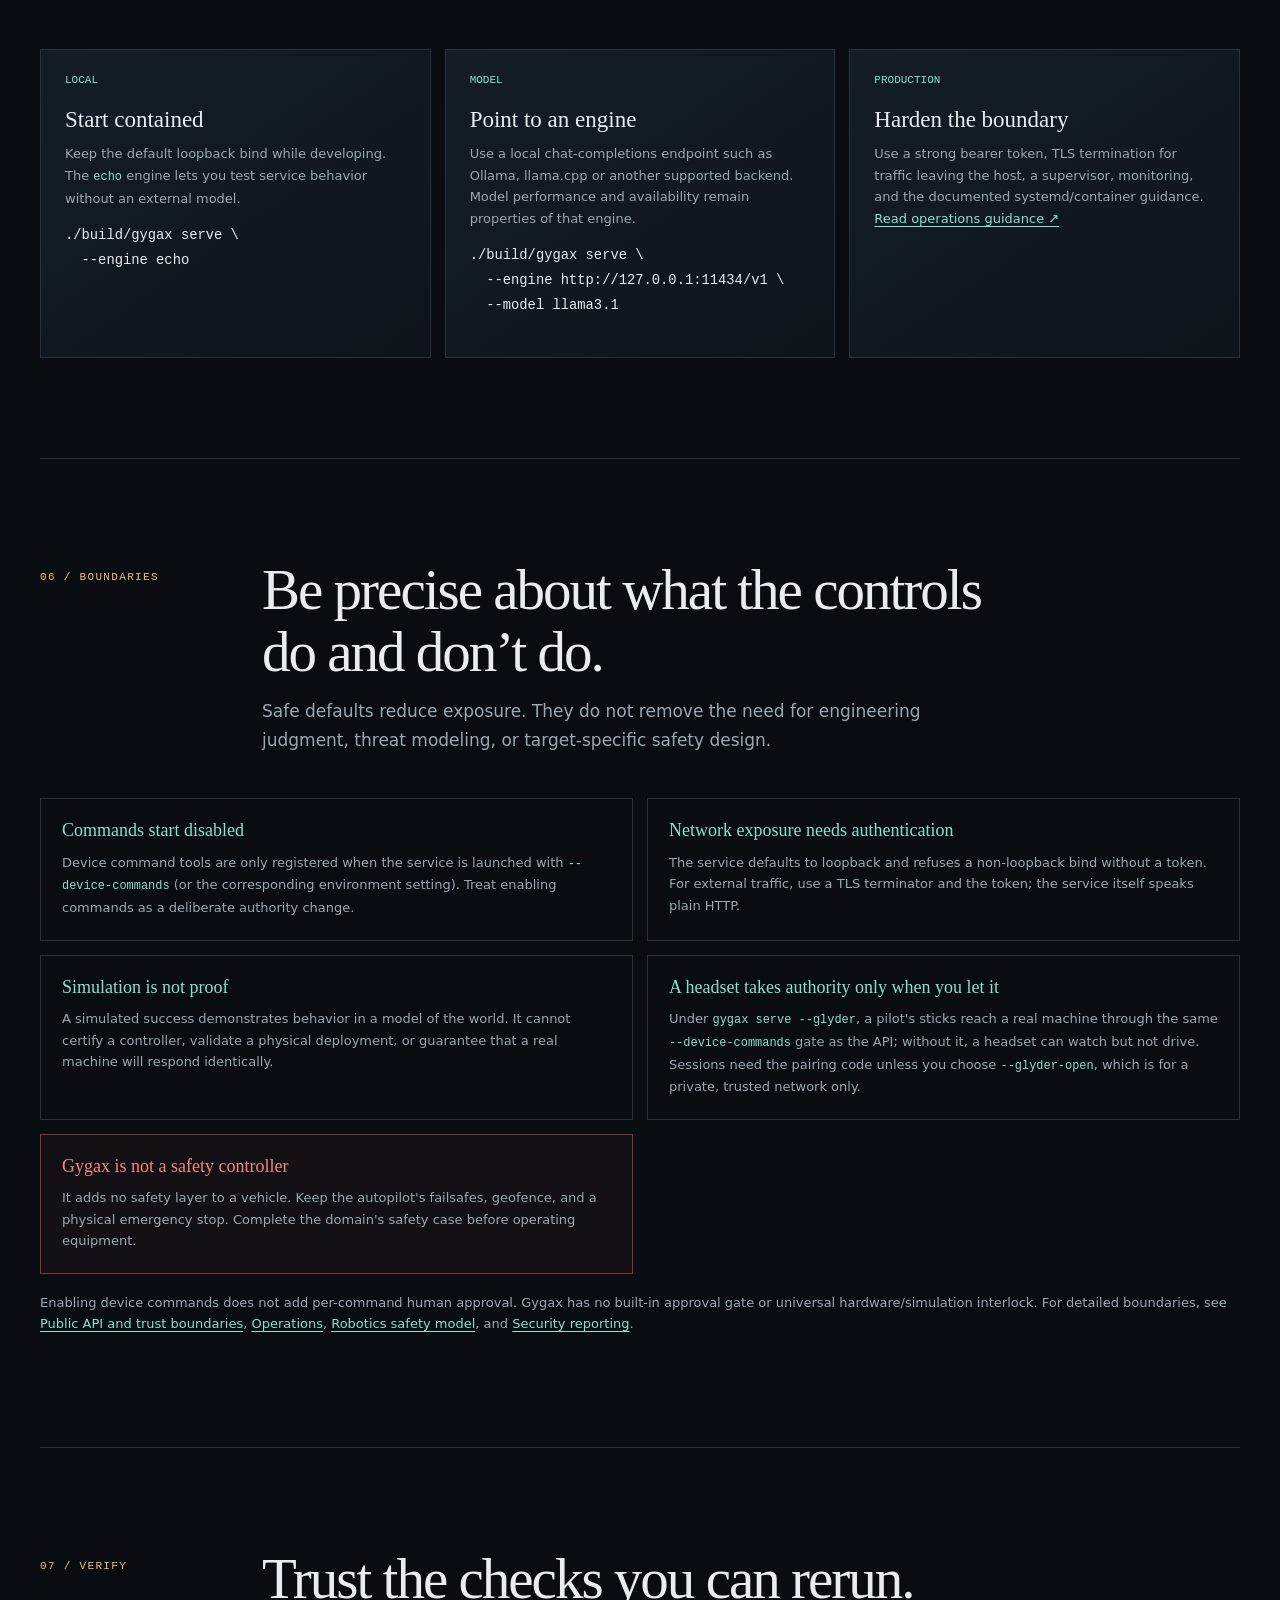
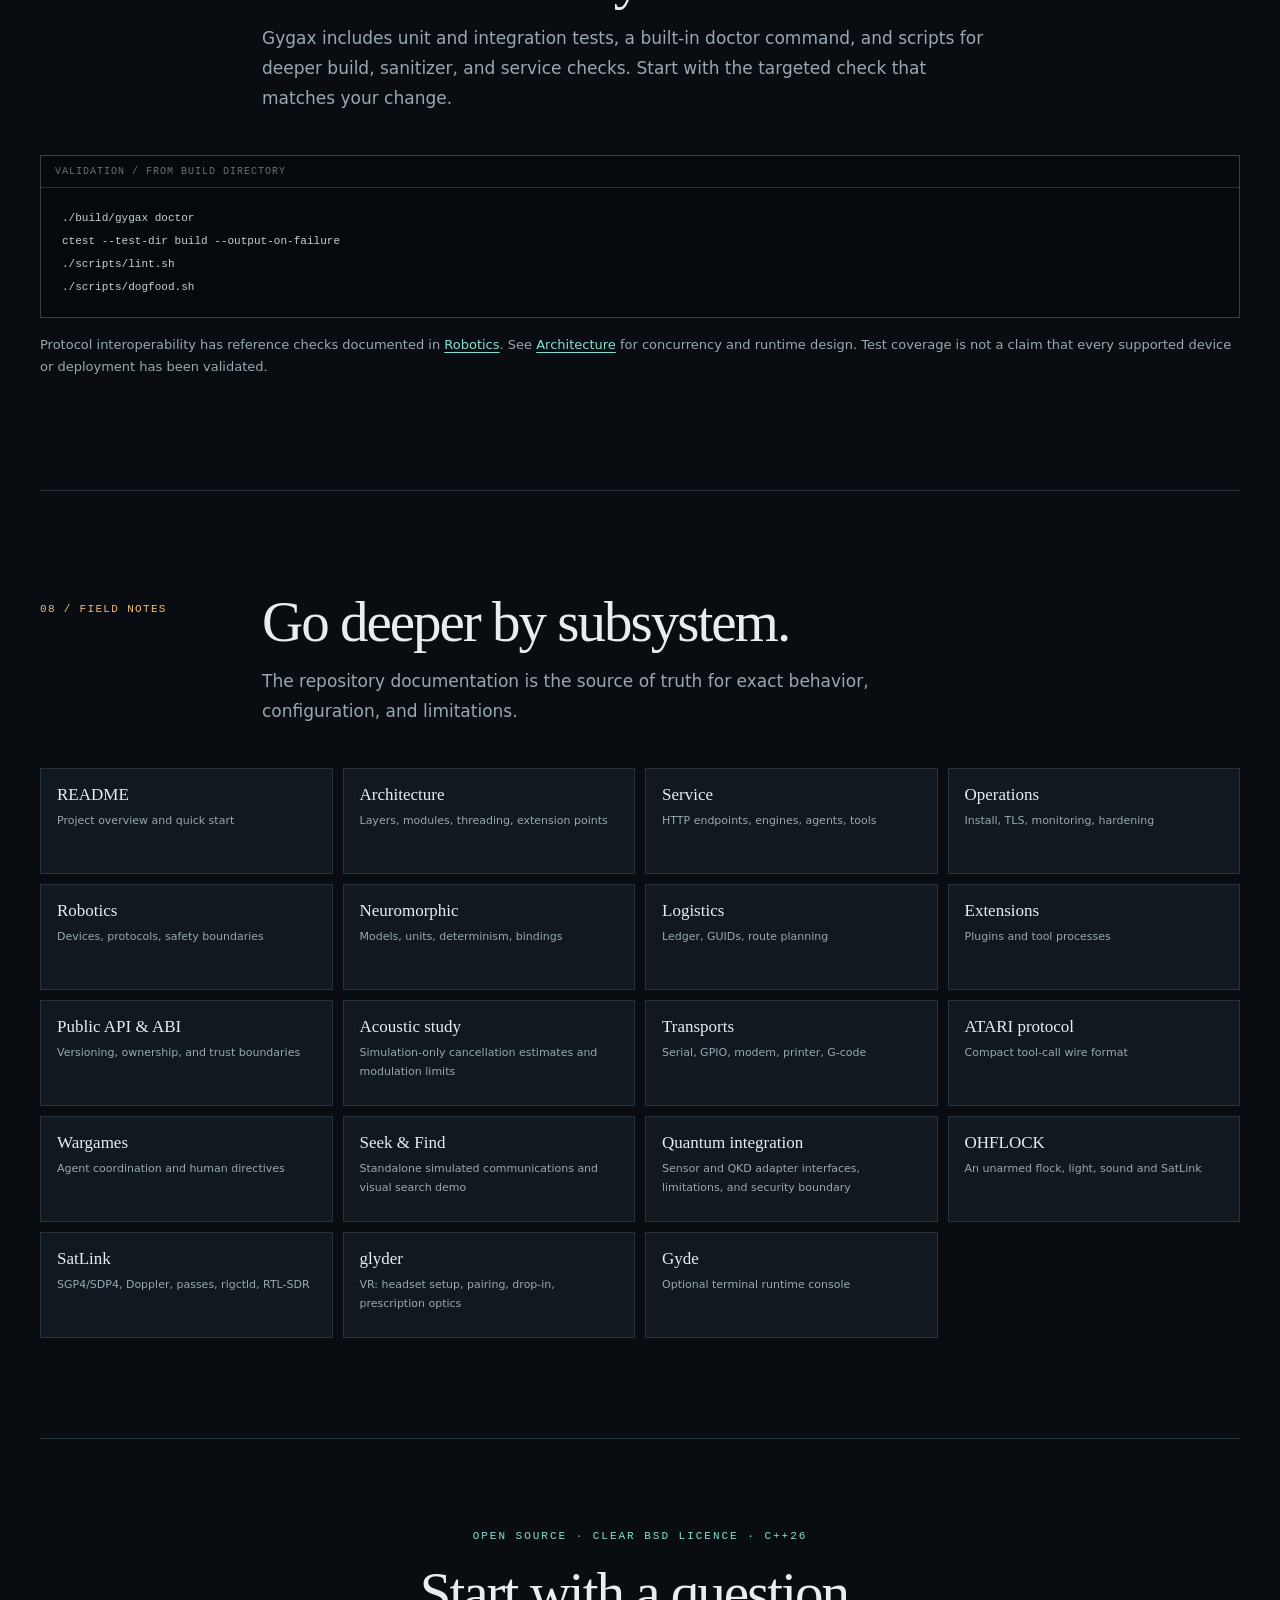
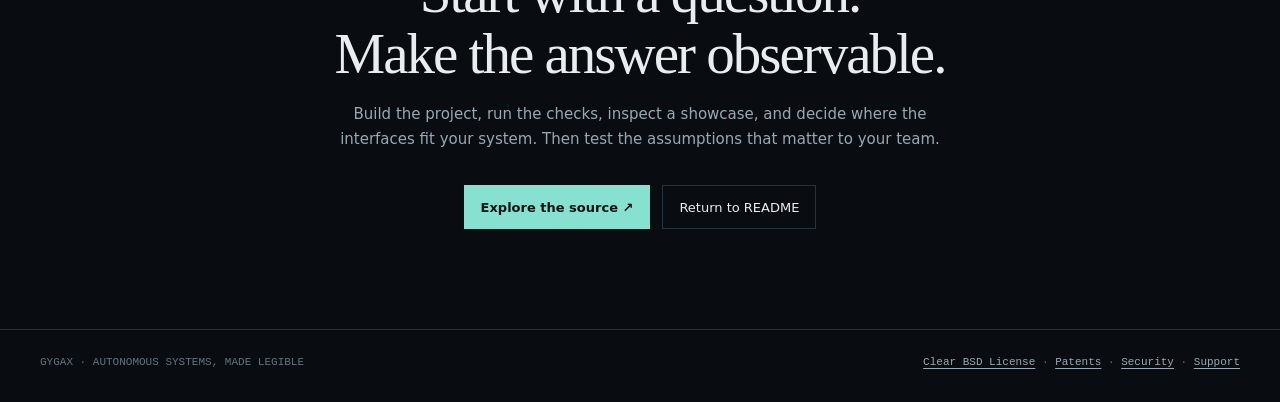
==== commit 68652c6c: "Gygax 0.4.0 "Matrix": VR spatial computing upgrade, Construct tour video, accessibility suite, and Q" ====
--- a/index.html
+++ b/index.html
@@ -162,9 +162,84 @@
       .grid.two, .showcase, .safety { grid-template-columns: 1fr; }
       .docs-grid { grid-template-columns: 1fr 1fr; }
       .doc-link { min-height: 95px; padding: 12px; }
-      .foot-inner { flex-direction: column; }
-      .sky-readout { grid-template-columns: repeat(2, minmax(0, 1fr)); }
-      .sky h3 { font-size: 24px; }
+    .badge-matrix {
+      display: inline-flex;
+      align-items: center;
+      gap: 7px;
+      padding: 5px 12px;
+      background: linear-gradient(90deg, rgba(0, 240, 255, 0.14), rgba(134, 225, 209, 0.06));
+      border: 1px solid rgba(0, 240, 255, 0.45);
+      color: #00f0ff;
+      font: 10.5px/1 var(--mono);
+      letter-spacing: .16em;
+      text-transform: uppercase;
+      box-shadow: 0 0 18px rgba(0, 240, 255, 0.18);
+      border-radius: 2px;
+    }
+    .hero-matrix-badge {
+      display: inline-flex;
+      align-items: center;
+      gap: 10px;
+      padding: 7px 16px;
+      margin-bottom: 22px;
+      border: 1px solid rgba(0, 240, 255, 0.4);
+      background: rgba(9, 13, 18, 0.88);
+      box-shadow: 0 0 24px rgba(0, 240, 255, 0.18);
+      border-radius: 24px;
+      font: 11px var(--mono);
+      color: #c4d1d5;
+      backdrop-filter: blur(10px);
+    }
+    .hero-matrix-badge b { color: #00f0ff; font-weight: 600; letter-spacing: .04em; }
+    .hero-matrix-badge a { color: var(--gold); text-decoration: none; margin-left: 6px; font-weight: 500; }
+    .hero-matrix-badge a:hover { text-decoration: underline; color: #fff; }
+    .rec-pulse {
+      width: 7px; height: 7px; border-radius: 50%; background: #ee897f;
+      display: inline-block;
+      box-shadow: 0 0 8px #ee897f;
+      animation: pulse 1.5s infinite;
+    }
+    @keyframes pulse { 0%, 100% { opacity: 1; transform: scale(1); } 50% { opacity: 0.35; transform: scale(0.8); } }
+    .futuristic-video-wrapper {
+      position: relative;
+      border: 1px solid rgba(0, 240, 255, 0.35);
+      background: #04070a;
+      border-radius: 4px;
+      overflow: hidden;
+      box-shadow: 0 0 35px rgba(0, 240, 255, 0.12);
+    }
+    .hud-topbar, .hud-bottombar {
+      display: flex; justify-content: space-between; align-items: center;
+      padding: 7px 12px; background: rgba(11, 17, 23, 0.94);
+      font: 9.5px var(--mono); color: var(--dim); letter-spacing: .09em;
+    }
+    .hud-topbar { border-bottom: 1px solid rgba(255, 255, 255, 0.08); }
+    .hud-bottombar { border-top: 1px solid rgba(255, 255, 255, 0.08); font-size: 9px; }
+    .hud-rec { display: flex; align-items: center; gap: 7px; color: #ee897f; font-weight: 600; }
+    .hud-telemetry { color: #00f0ff; }
+    .futuristic-video {
+      display: block; width: 100%; aspect-ratio: 16/9; background: #000;
+    }
+    .thumb-label {
+      display: block; padding: 4px 6px; background: #0b1117; color: var(--dim);
+      font: 9px var(--mono); letter-spacing: .06em; text-align: center; border-top: 1px solid var(--line);
+    }
+    .access-card {
+      padding: 10px 12px; border: 1px solid var(--line); background: rgba(17, 24, 32, 0.65);
+    }
+    .access-title {
+      display: block; font: 9.5px var(--mono); color: var(--gold); letter-spacing: .09em; margin-bottom: 3px;
+    }
+    .access-desc {
+      margin: 0; font-size: 11px; color: var(--muted); line-height: 1.45;
+    }
+    .nav-matrix {
+      display: inline-flex; align-items: center; gap: 6px;
+      color: #00f0ff !important; font-weight: 600;
+    }
+    .matrix-dot {
+      width: 6px; height: 6px; border-radius: 50%; background: #00f0ff;
+      box-shadow: 0 0 8px #00f0ff;
     }
   </style>
 </head>
@@ -176,6 +251,7 @@
       <nav aria-label="Main navigation">
         <a href="#principles">Principles</a>
         <a href="#capabilities">Capabilities</a>
+        <a href="#glyder" class="nav-matrix"><span class="matrix-dot"></span> Matrix VR</a>
         <a href="#showcases">Showcases</a>
         <a href="#safety">Boundaries</a>
         <a href="#documentation">Documentation</a>
@@ -187,13 +263,14 @@
   <div class="hero" id="top">
     <canvas id="field" aria-hidden="true"></canvas>
     <div class="hero-inner">
+      <div class="hero-matrix-badge"><span class="rec-pulse"></span> <b>0.4.0 “MATRIX” UPGRADE</b> &mdash; Spatial Computing in VR with 120Hz OpenXR on Meta Quest 3S &amp; PC <a href="#glyder">Tour The Construct &rarr;</a></div>
       <div class="eyebrow">A field guide to autonomous systems · v0.4.0 “Matrix”</div>
       <h1>God doesn't<br>play <em>dice.</em></h1>
       <p class="hero-sub">Neither should the systems we trust with the physical world. Gygax is an open-source runtime for agents, simulation, robotics, neuromorphic computing, satellite tracking and VR, designed to make behavior testable and authority explicit.</p>
       <div class="hero-actions">
-        <a class="button primary" href="#start">Run Gygax <span aria-hidden="true">↓</span></a>
+        <a class="button primary" href="#glyder" style="background:#00f0ff; color:#04070a; border-color:#00f0ff; box-shadow:0 0 16px rgba(0,240,255,0.25);">⚡ Fly in VR (120 Hz)</a>
+        <a class="button" href="#start">Run Gygax <span aria-hidden="true">↓</span></a>
         <a class="button" href="#capabilities">Explore the system</a>
-        <a class="button" href="#glyder">Fly it in VR</a>
         <a class="button" href="#skynet">Track a satellite</a>
         <a class="button" href="examples/ohflock/ohflock.html">Watch OHFLOCK ↗</a>
         <a class="button" href="https://github.com/magneato/gygax/blob/main/docs/WARGAMES.md">See the wargames demo ↗</a>
@@ -308,22 +385,61 @@
         </div>
       </div>
       <div class="showcase">
-        <article class="showcase-item flock" id="glyder">
+        <article class="showcase-item flock" id="glyder" style="border-color:rgba(0,240,255,0.3); box-shadow:0 0 35px rgba(0,240,255,0.08);">
           <div>
-            <a class="flock-shot" href="glyder/glyder-ride.jpg" aria-label="Open the full-size frame of a pilot riding kite R3"><img src="glyder/glyder-ride.jpg" alt="Inside OHFLOCK kite R3 in glyder at night: visor brackets, R3 marked CONTROL, heading 000, 65 km/h, 751 m above ground, the note 'dazzling gun 1 sight', and the battle's status panel showing 0 fired by us" loading="lazy"></a>
-            <a class="flock-shot" style="margin-top:12px" href="glyder/glyder-overview.jpg" aria-label="Open the full-size map-table frame"><img src="glyder/glyder-overview.jpg" alt="The OHFLOCK battle as a map table in glyder: the flock in formation over the dunes, the convoy road, guns and launchers, and a status panel" loading="lazy"></a>
+            <div class="futuristic-video-wrapper">
+              <div class="hud-topbar">
+                <div class="hud-rec"><span class="rec-pulse"></span> REC // CONSTRUCT TOUR</div>
+                <div class="hud-telemetry">120 FPS · VULKAN · OPENXR</div>
+              </div>
+              <video class="futuristic-video" controls autoplay loop muted playsinline poster="glyder/glyder-overview.jpg">
+                <source src="glyder/construct-tour.mp4" type="video/mp4">
+                Your browser does not support HTML5 video.
+              </video>
+              <div class="hud-bottombar">
+                <span>ADRENO 740 // SNAPDRAGON XR2 GEN 2</span>
+                <span>AAUDIO SPATIAL ACOUSTICS</span>
+              </div>
+            </div>
+            <div class="gallery-row" style="display:grid; grid-template-columns:1fr 1fr; gap:10px; margin-top:12px;">
+              <a class="flock-shot" href="glyder/glyder-ride.jpg" aria-label="Open the full-size frame of a pilot riding kite R3"><img src="glyder/glyder-ride.jpg" alt="Inside OHFLOCK kite R3 in glyder at night: visor brackets, R3 marked CONTROL, heading 000, 65 km/h, 751 m above ground" loading="lazy"><span class="thumb-label">COCKPIT 1:1 RIDE</span></a>
+              <a class="flock-shot" href="glyder/glyder-overview.jpg" aria-label="Open the full-size map-table frame"><img src="glyder/glyder-overview.jpg" alt="The OHFLOCK battle map table in glyder" loading="lazy"><span class="thumb-label">HOLO MAP TABLE</span></a>
+            </div>
           </div>
           <div>
-            <div class="eyebrow">NEW IN 0.4.0 “MATRIX” / GLYDER</div>
-            <h3>Put on the visor. Take the stick.</h3>
-            <p>glyder puts a running Gygax world in a VR headset. The battle, or the real machines connected to a node, lies on a map table in front of you. Point at any kite, tank or drone and pull the trigger: the view switches at once, the node finishes what it is doing, then hands you the sticks. Press B to jack out and its autonomy takes over again. Everything else carries on around you.</p>
-            <p>It runs natively on Meta Quest (OpenXR on Vulkan, at the headset’s highest refresh rate) and in a desktop window. A six-digit pairing code keys every packet, so nobody else on the network can drive a node. Enter your spectacle prescription and glyder sets the cameras to your pupillary distance and prism.</p>
-            <pre>./build/ohflock --glyder            # the flock, live in the headset
-./build/wargames --glyder           # take a tank or a drone
-./build/gygax serve --glyder \
-  --device uav=mavlink:udp://0.0.0.0:14550</pre>
-            <p class="small" style="margin-top:12px">These frames are real: the OHFLOCK host and the desktop viewer, rendered headless. Both images open full size.</p>
-            <p style="margin-top:15px"><a href="https://github.com/magneato/gygax/blob/main/docs/GLYDER.md">Set up a headset ↗</a> · <a href="https://github.com/magneato/gygax/blob/main/docs/releases/v0.4.0.md">Release notes</a></p>
+            <div class="badge-matrix">0.4.0 “MATRIX” // SPATIAL COMPUTING &amp; VR</div>
+            <h3 style="font-size:32px; letter-spacing:-0.03em; margin:14px 0 12px;">Put on the visor. Take the stick.</h3>
+            <p><strong>glyder</strong> drops a running Gygax world straight into your VR headset. Any simulation—or real robotics connected to an embodiment node—materializes on a 3D holographic map table in front of you. Point at any drone, kite, rover, or tank and pull the trigger: you drop in at full 1:1 scale into the cockpit with instant manual controls. Press <strong>B</strong> to jack out, and the machine's autonomous doctrine seamlessly resumes.</p>
+            <p>Engineered for maximum presence with zero engine bloat: native OpenXR and Vulkan multiview rendering at <strong>120 Hz</strong> on Meta Quest 3S/3/Pro with sub-frame motion prediction and HMAC-authenticated LAN telemetry.</p>
+
+            <div class="access-grid" style="display:grid; grid-template-columns:1fr 1fr; gap:8px; margin:18px 0;">
+              <div class="access-card">
+                <span class="access-title">NEURO-ACOUSTIC RADAR</span>
+                <p class="access-desc">Low-latency AAudio spatial cues panned by bearing and elevation; earcons for node events.</p>
+              </div>
+              <div class="access-card">
+                <span class="access-title">TRITANOPIA GOLD PALETTE</span>
+                <p class="access-desc">Calibrated warm amber, gold, and jade shaders; zero reliance on blue-only critical cues.</p>
+              </div>
+              <div class="access-card">
+                <span class="access-title">DEAF CUES &amp; HAPTICS</span>
+                <p class="access-desc">Visual directional subtitle overlays and dual-controller haptic warning pulses.</p>
+              </div>
+              <div class="access-card">
+                <span class="access-title">PRESCRIPTION OPTICS</span>
+                <p class="access-desc">Hardware IPD matching, prism offset, and directional pre-sharpening along cylinder axes.</p>
+              </div>
+            </div>
+
+            <pre>./build/ohflock --glyder            # live flock defense in VR
+./build/wargames --glyder           # battlefield command &amp; drone ride
+./build/gygax serve --glyder        # live robotics node on holo-table</pre>
+
+            <div class="vr-buttons" style="display:flex; flex-wrap:wrap; gap:10px; margin-top:20px;">
+              <a href="glyder/glyder-0.4.0-quest.apk" class="button primary" style="background:#00f0ff; color:#04070a; border-color:#00f0ff; box-shadow:0 0 16px rgba(0,240,255,0.25);" download>⬇ Download Quest APK (1 MB)</a>
+              <a href="https://github.com/magneato/gygax/blob/main/docs/GLYDER.md" class="button">Read glyder Guide ↗</a>
+              <a href="https://github.com/magneato/gygax/blob/main/docs/releases/v0.4.0.md" class="button">Release Notes</a>
+            </div>
           </div>
         </article>
         <article class="showcase-item"><div class="eyebrow">SHOWCASE 01 / WARGAMES</div><h3>A human-directed agent team</h3><p>Agents command a bunker, turrets, tanks, and drones. The example composes the orchestrator, tools, collective consensus, a ledger, route planning, and a small LIF-driven hostile hive. The built-in doctrine makes seeded battles reproducible; humans can direct the running simulation.</p><pre>./build/wargames --map
@@ -501,19 +617,31 @@
       function draw() {
         ctx.clearRect(0, 0, width, height);
         const t = frame * 0.003;
-        const coords = points.map(p => [p.x * width + Math.sin(t + p.phase) * 5, p.y * height + Math.cos(t * .7 + p.phase) * 4]);
+        // Subtle cybernetic perspective grid in background
+        const gridSpacing = 64;
+        const gridYOffset = (frame * 0.4) % gridSpacing;
+        ctx.lineWidth = 0.5;
+        ctx.strokeStyle = "rgba(0, 240, 255, 0.035)";
+        for (let x = 0; x < width; x += gridSpacing) {
+          ctx.beginPath(); ctx.moveTo(x, 0); ctx.lineTo(x, height); ctx.stroke();
+        }
+        for (let y = gridYOffset; y < height; y += gridSpacing) {
+          ctx.beginPath(); ctx.moveTo(0, y); ctx.lineTo(width, y); ctx.stroke();
+        }
+
+        const coords = points.map(p => [p.x * width + Math.sin(t + p.phase) * 7, p.y * height + Math.cos(t * .7 + p.phase) * 6]);
         for (let i = 0; i < coords.length; i++) {
           let connected = 0;
           for (let j = i + 1; j < coords.length && connected < 3; j++) {
             const dx = coords[i][0] - coords[j][0], dy = coords[i][1] - coords[j][1], d = Math.hypot(dx, dy);
-            if (d < 125) {
-              ctx.strokeStyle = `rgba(134,225,209,${(1 - d / 125) * .18})`;
-              ctx.lineWidth = .6; ctx.beginPath(); ctx.moveTo(...coords[i]); ctx.lineTo(...coords[j]); ctx.stroke();
+            if (d < 135) {
+              ctx.strokeStyle = `rgba(0,240,255,${(1 - d / 135) * .22})`;
+              ctx.lineWidth = .65; ctx.beginPath(); ctx.moveTo(...coords[i]); ctx.lineTo(...coords[j]); ctx.stroke();
               connected++;
             }
           }
-          ctx.fillStyle = i % 7 === 0 ? "rgba(239,189,116,.58)" : "rgba(134,225,209,.38)";
-          ctx.beginPath(); ctx.arc(coords[i][0], coords[i][1], points[i].size, 0, Math.PI * 2); ctx.fill();
+          ctx.fillStyle = i % 7 === 0 ? "rgba(239,189,116,.75)" : (i % 3 === 0 ? "rgba(0,240,255,.65)" : "rgba(134,225,209,.45)");
+          ctx.beginPath(); ctx.arc(coords[i][0], coords[i][1], points[i].size * 1.2, 0, Math.PI * 2); ctx.fill();
         }
         frame++;
         if (!reducedMotion) requestAnimationFrame(draw);
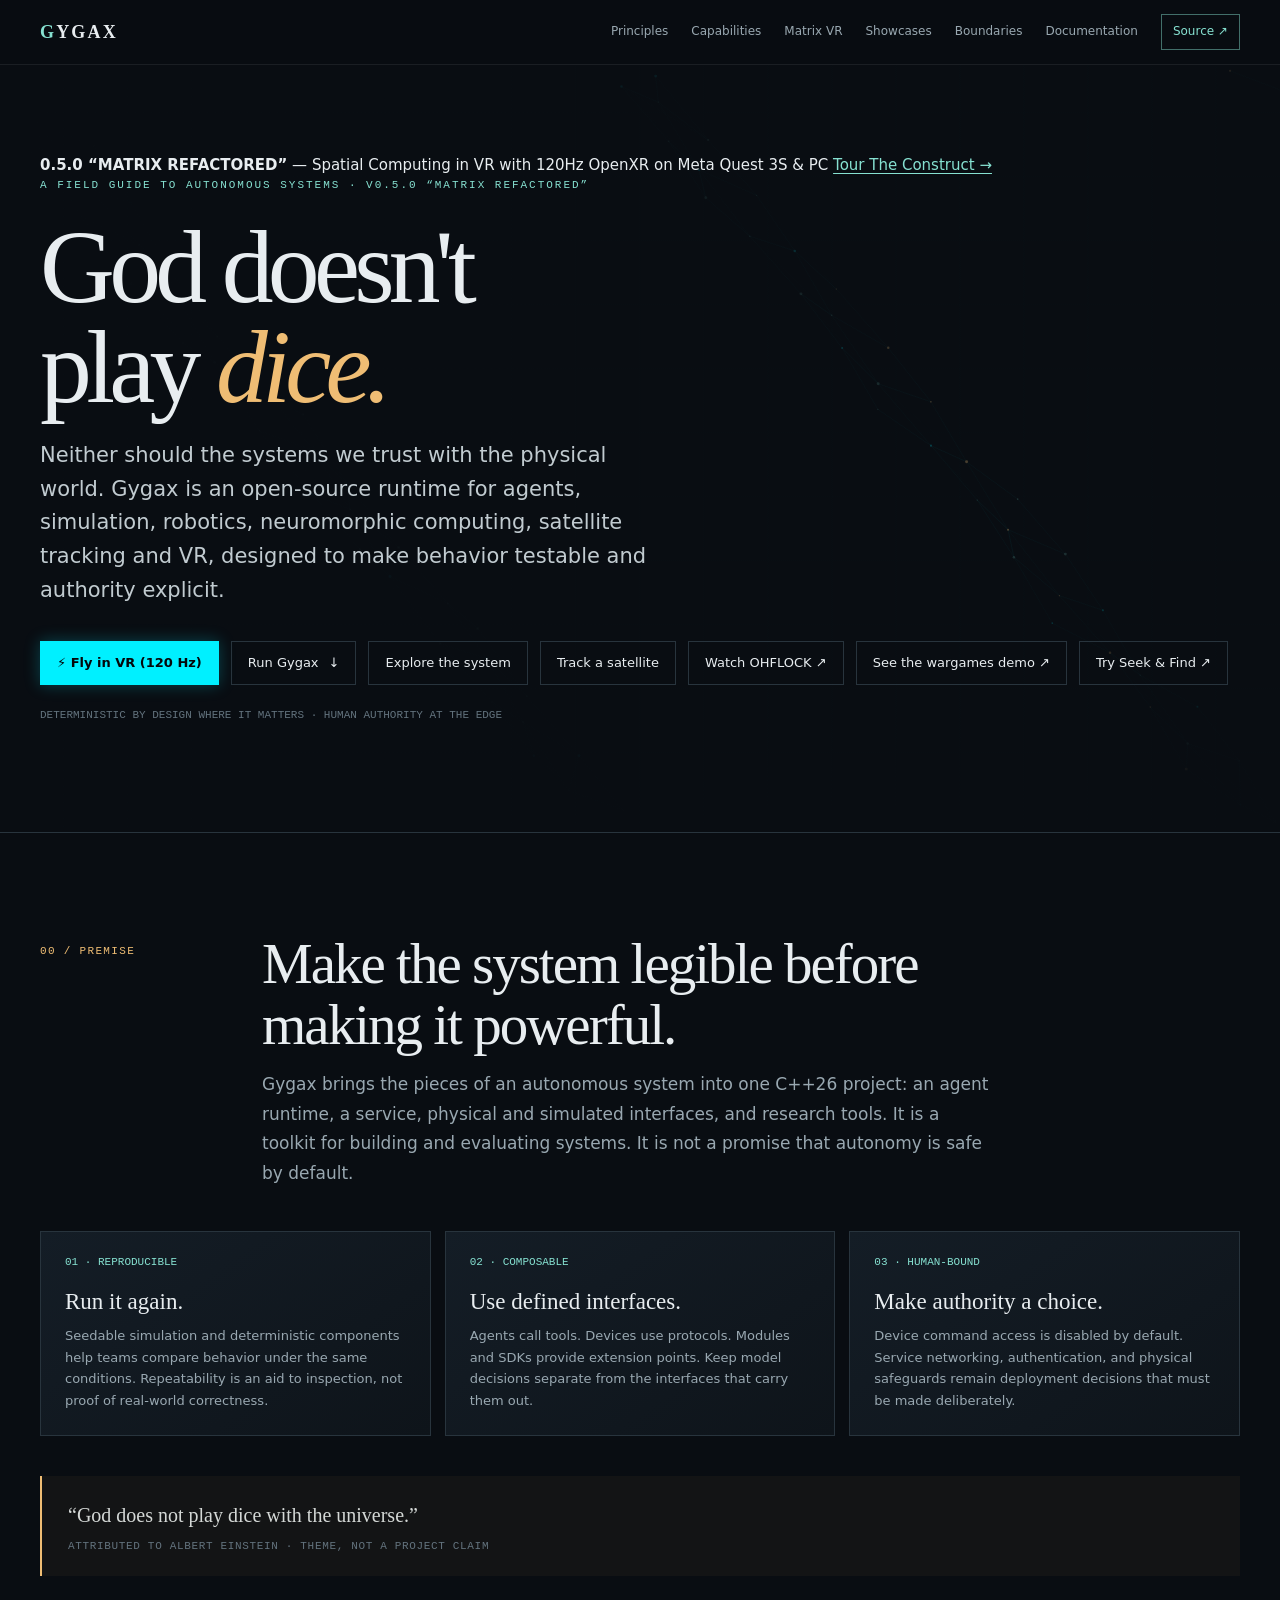
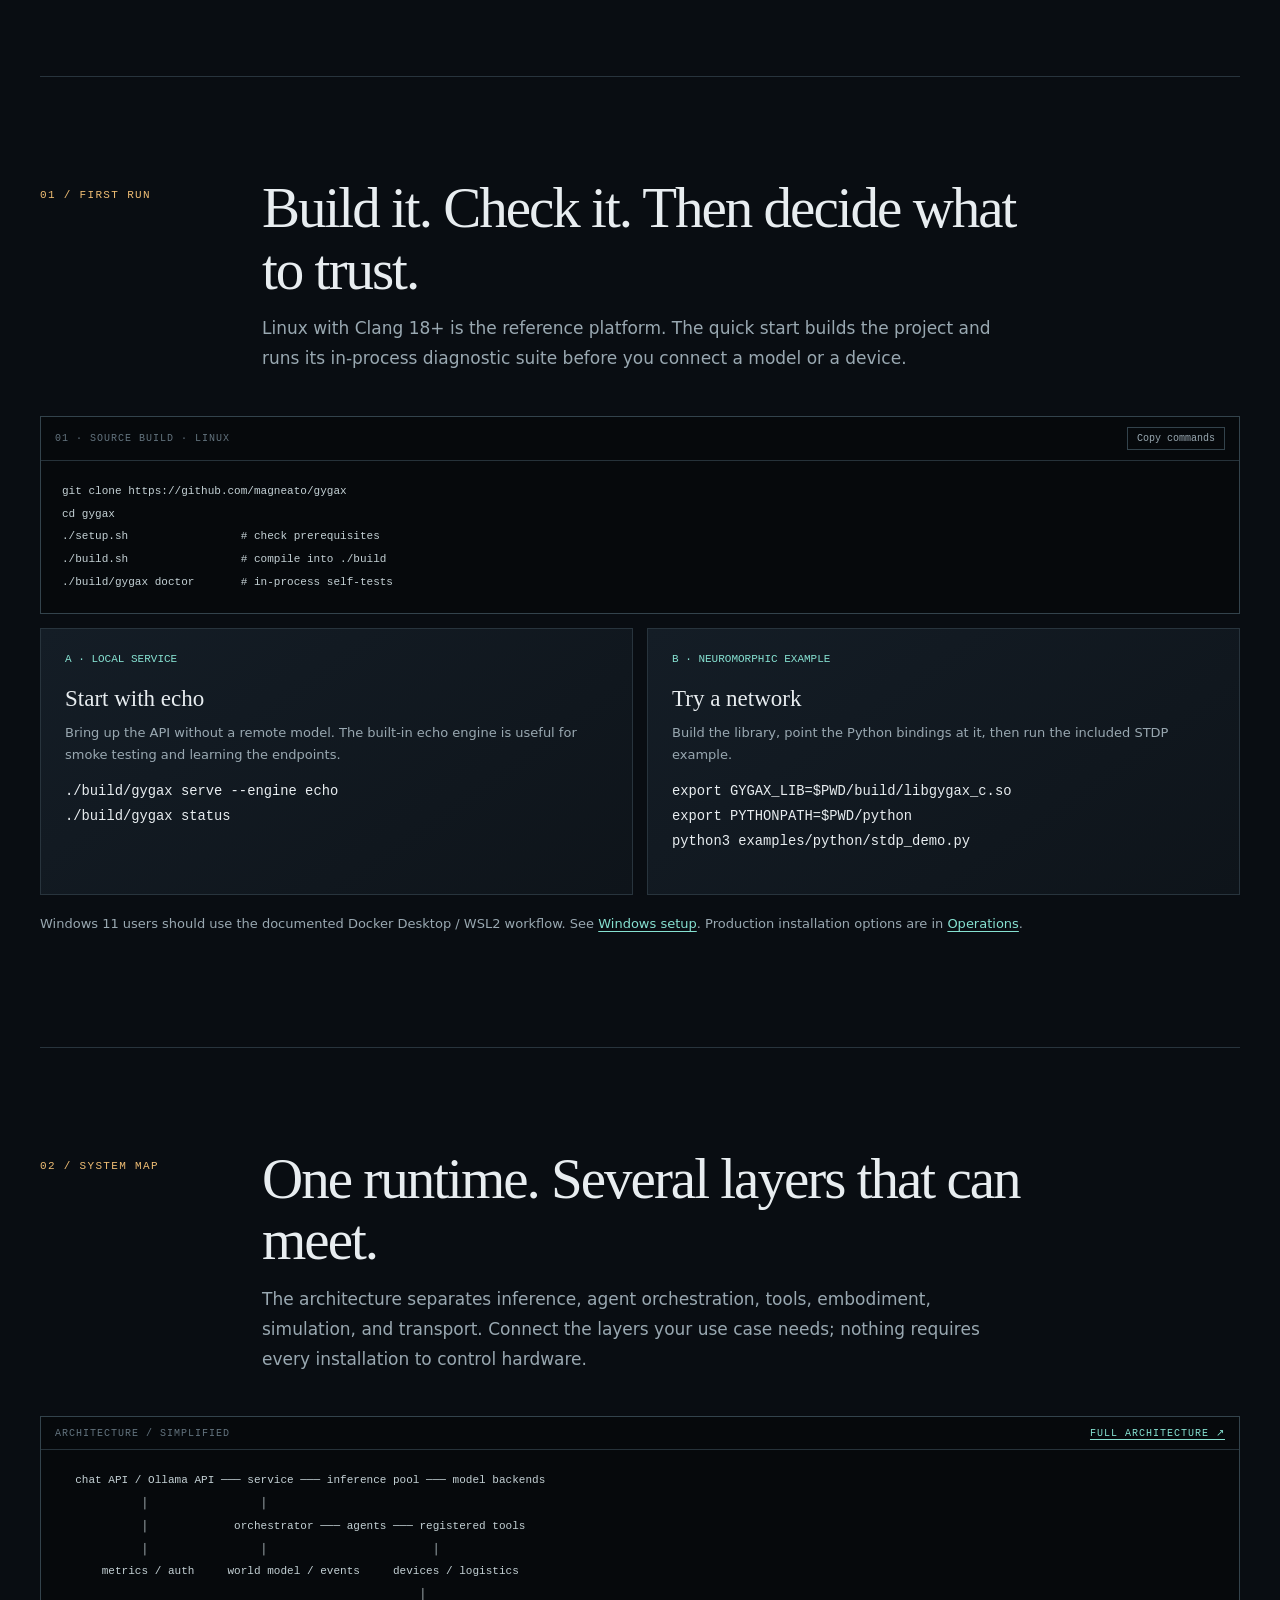
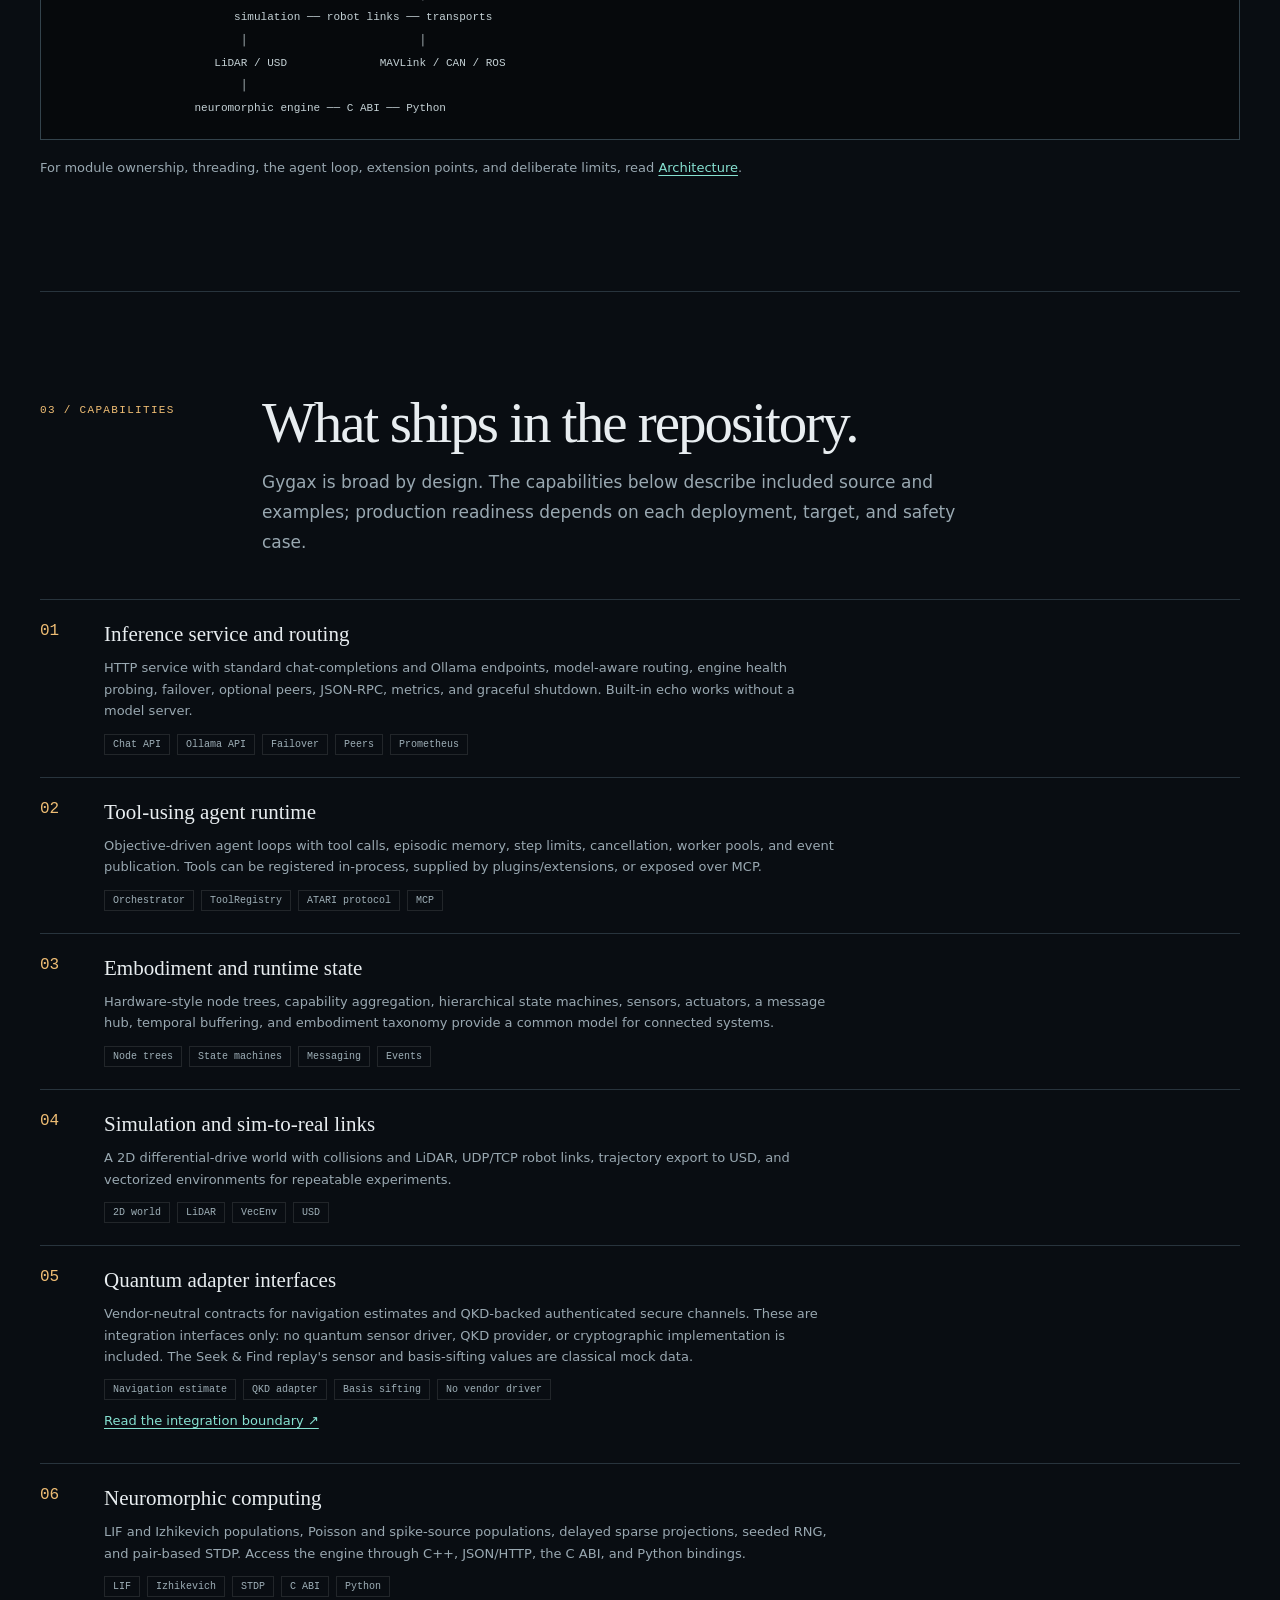
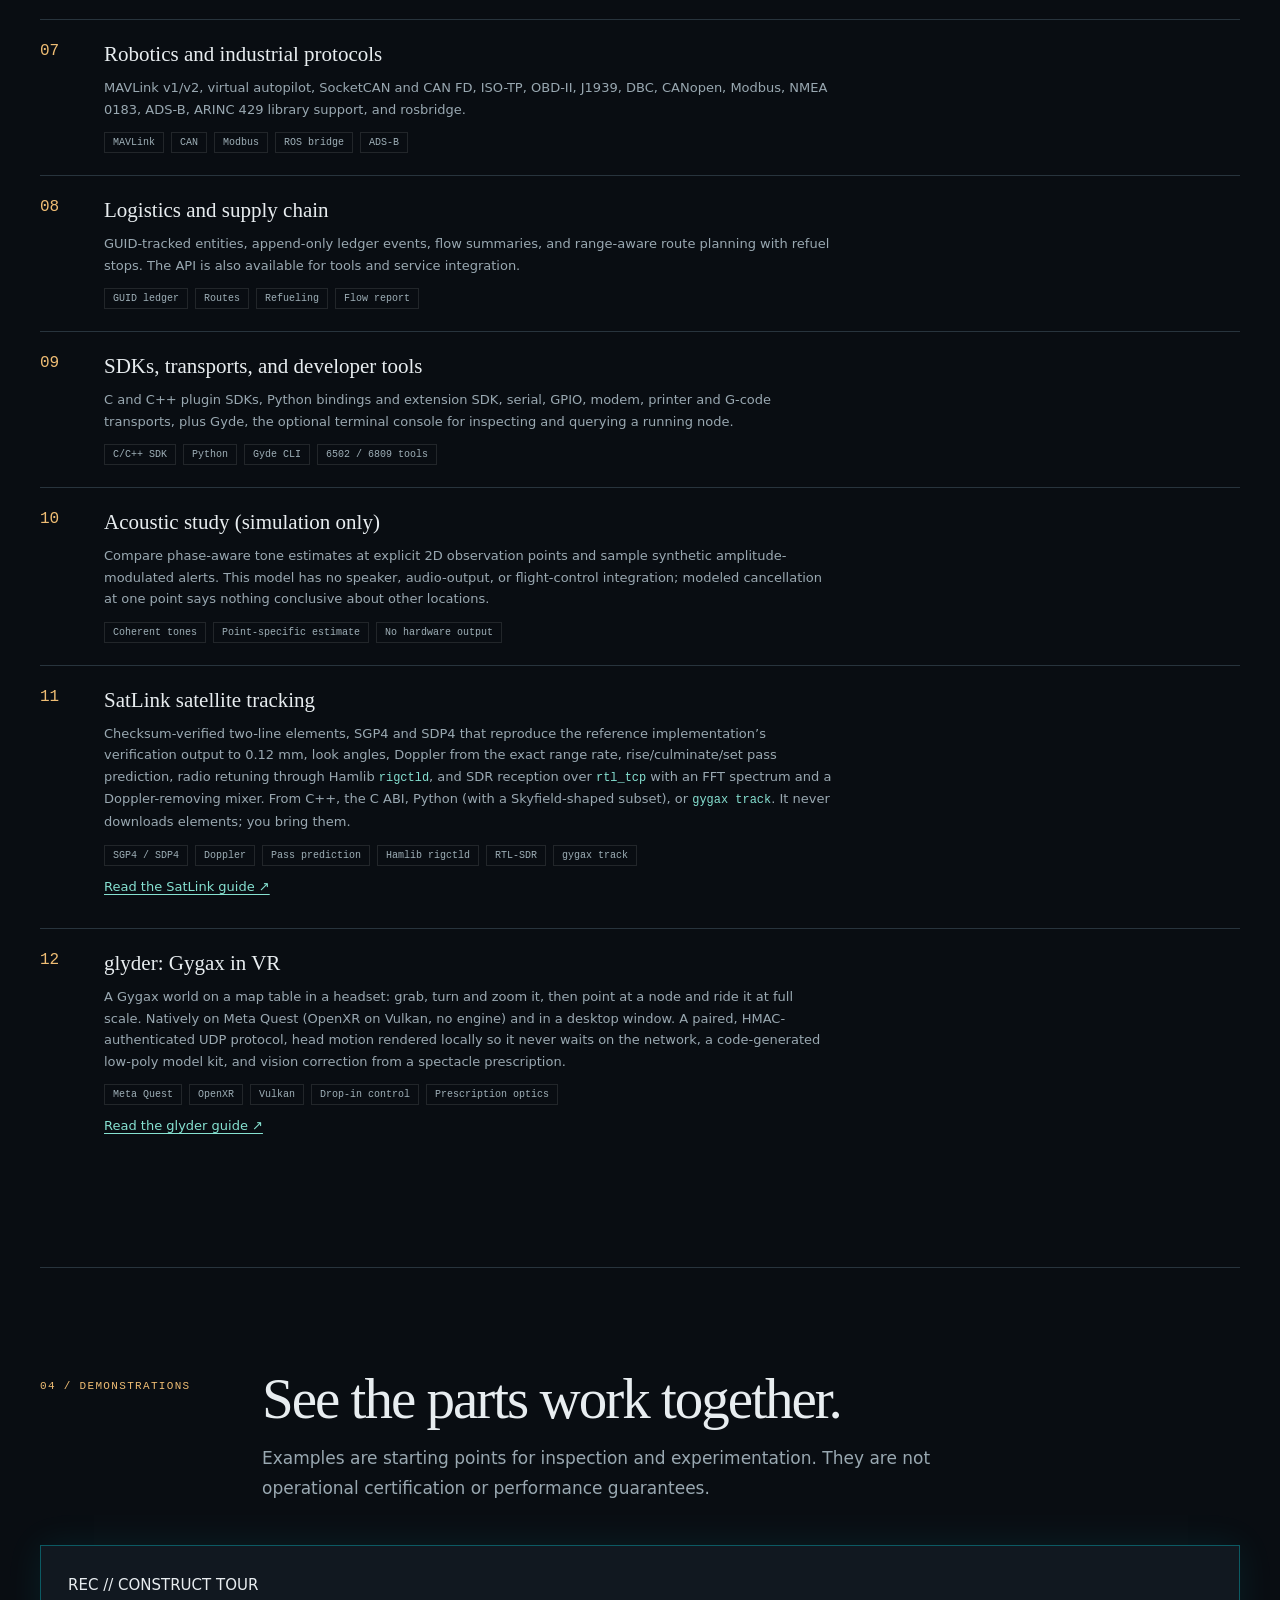
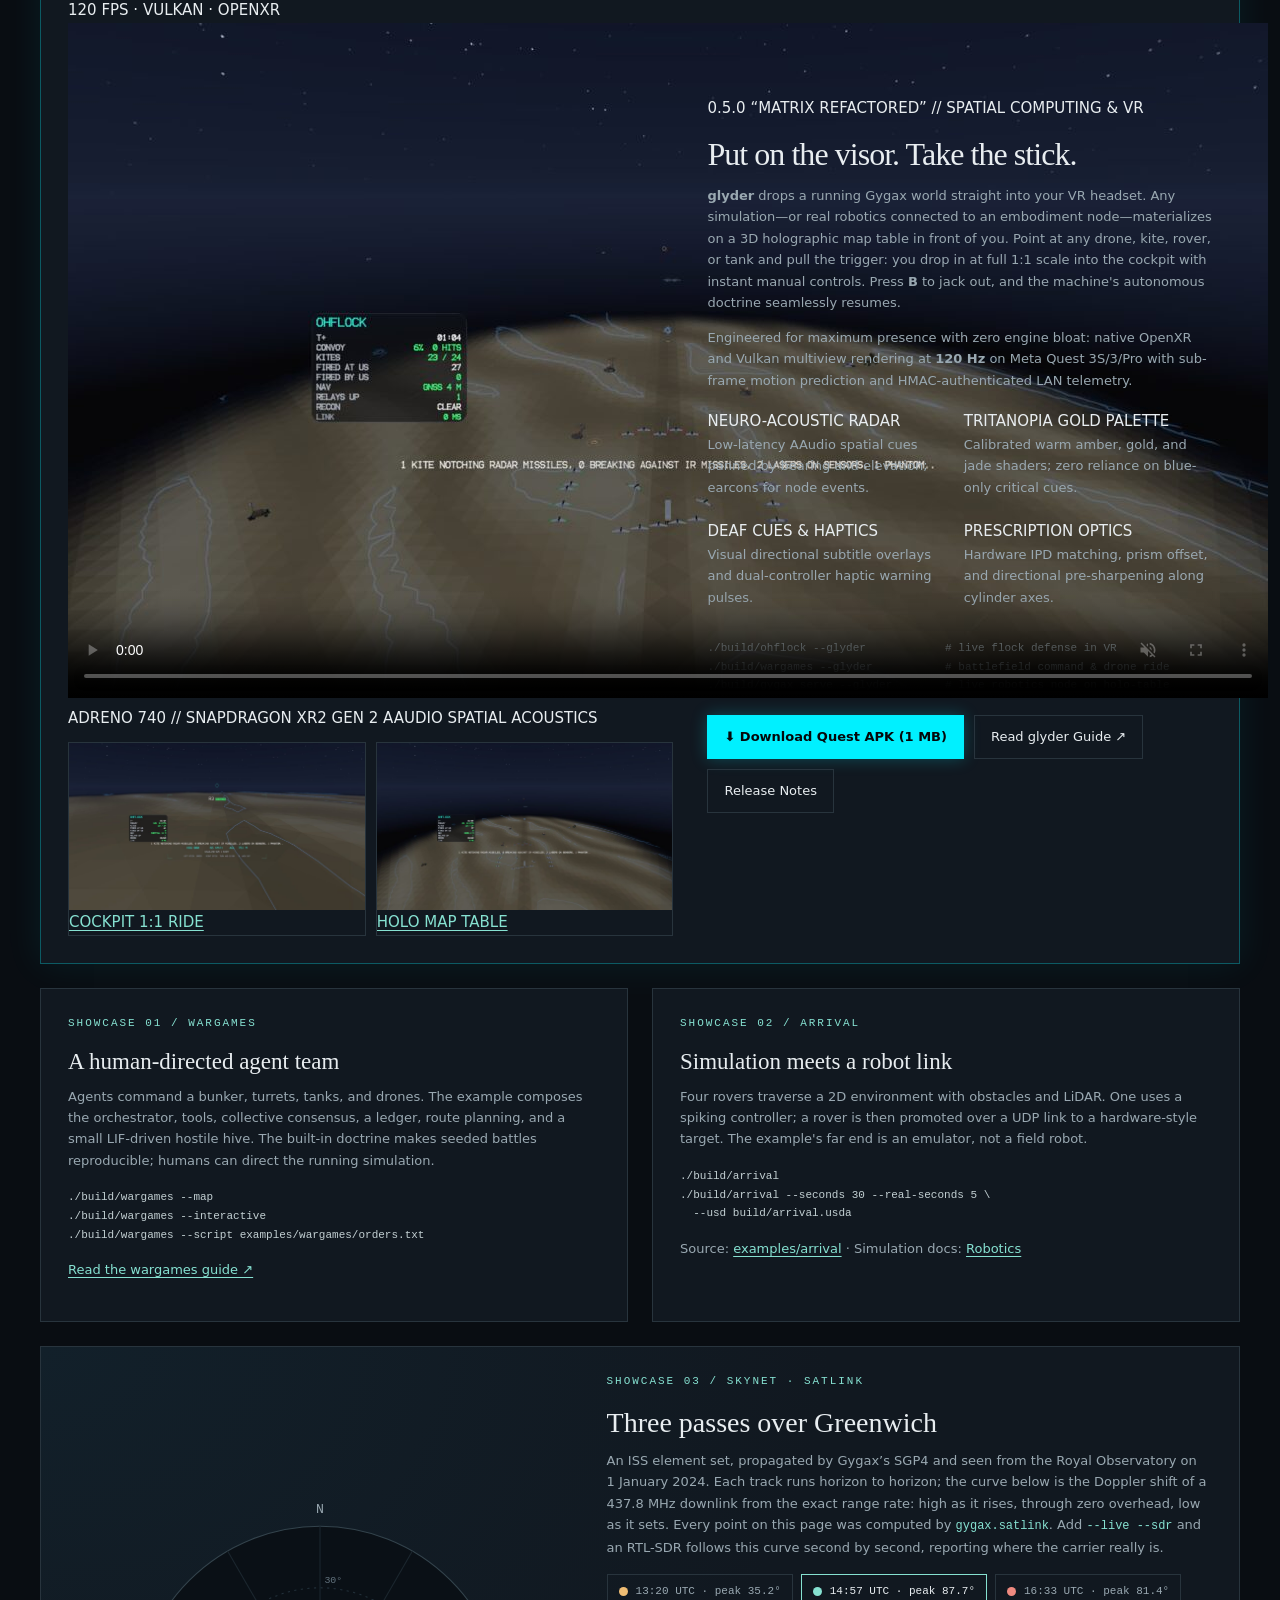
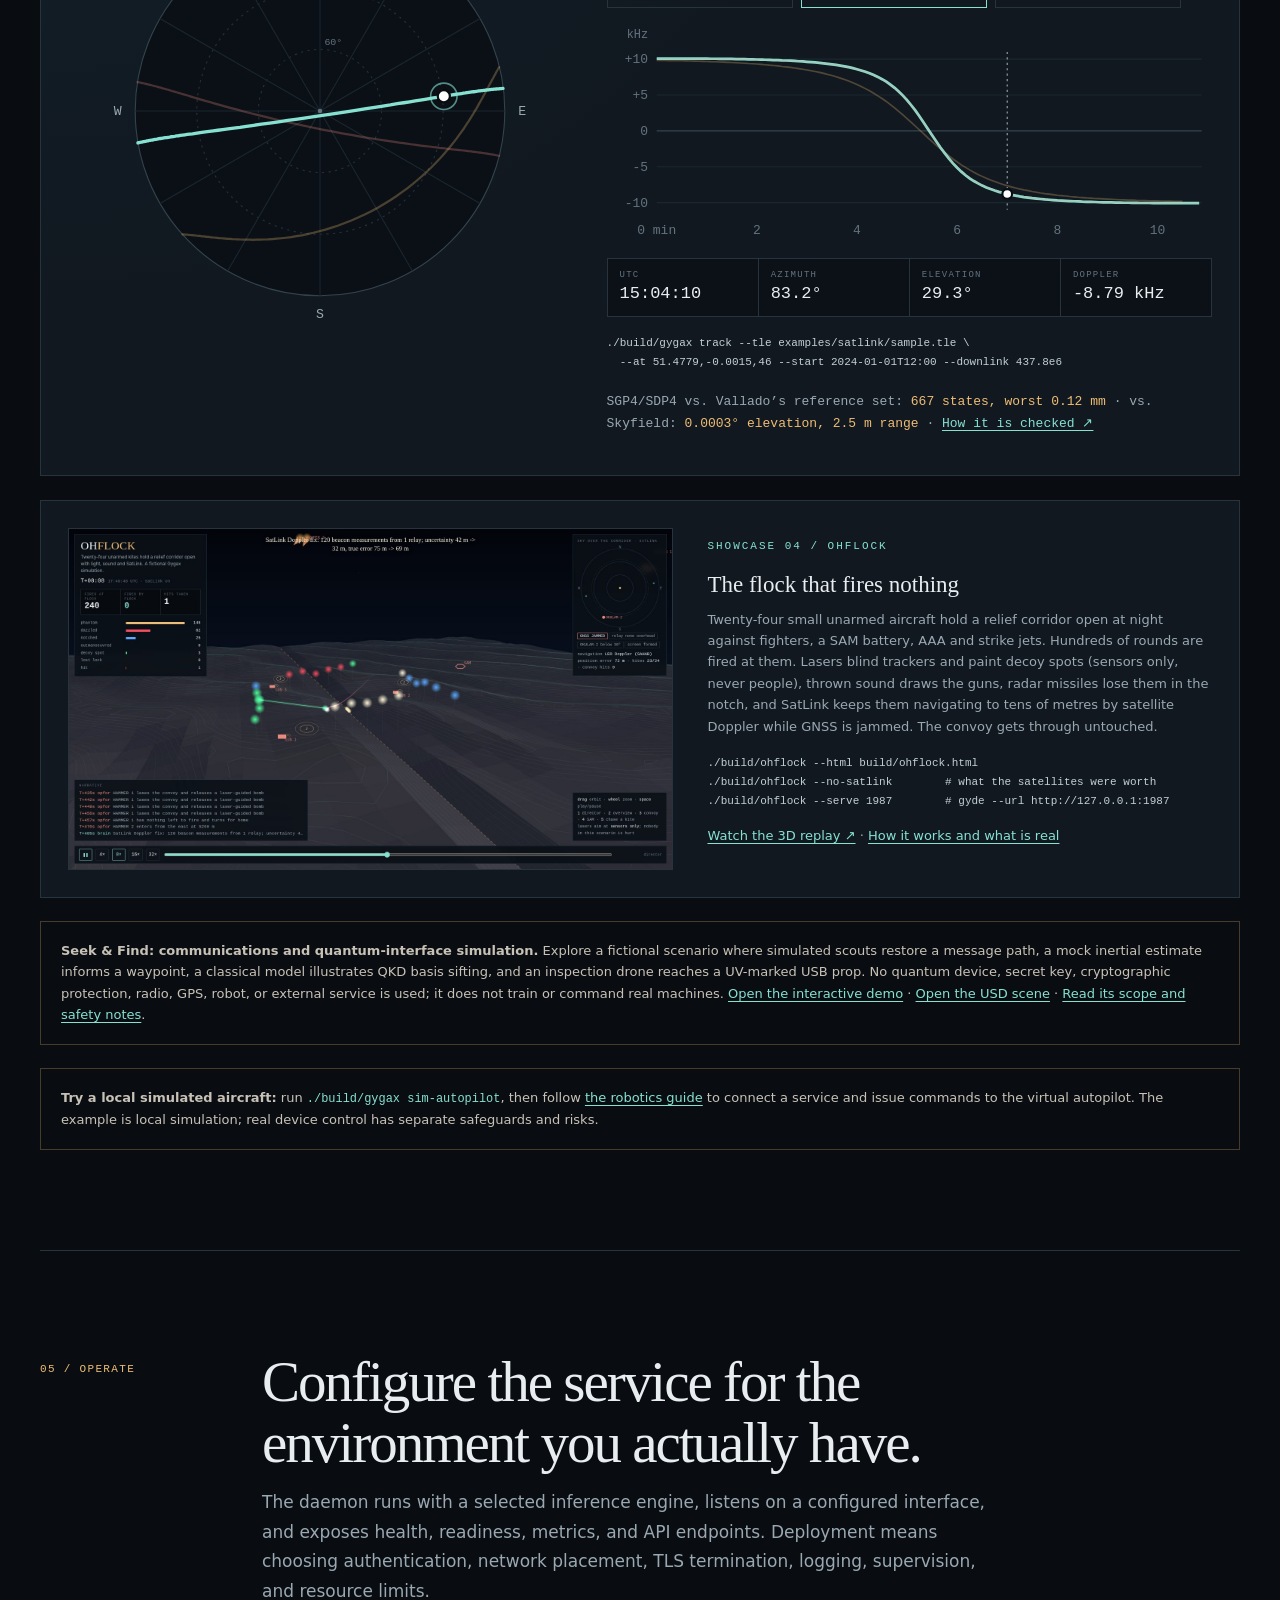
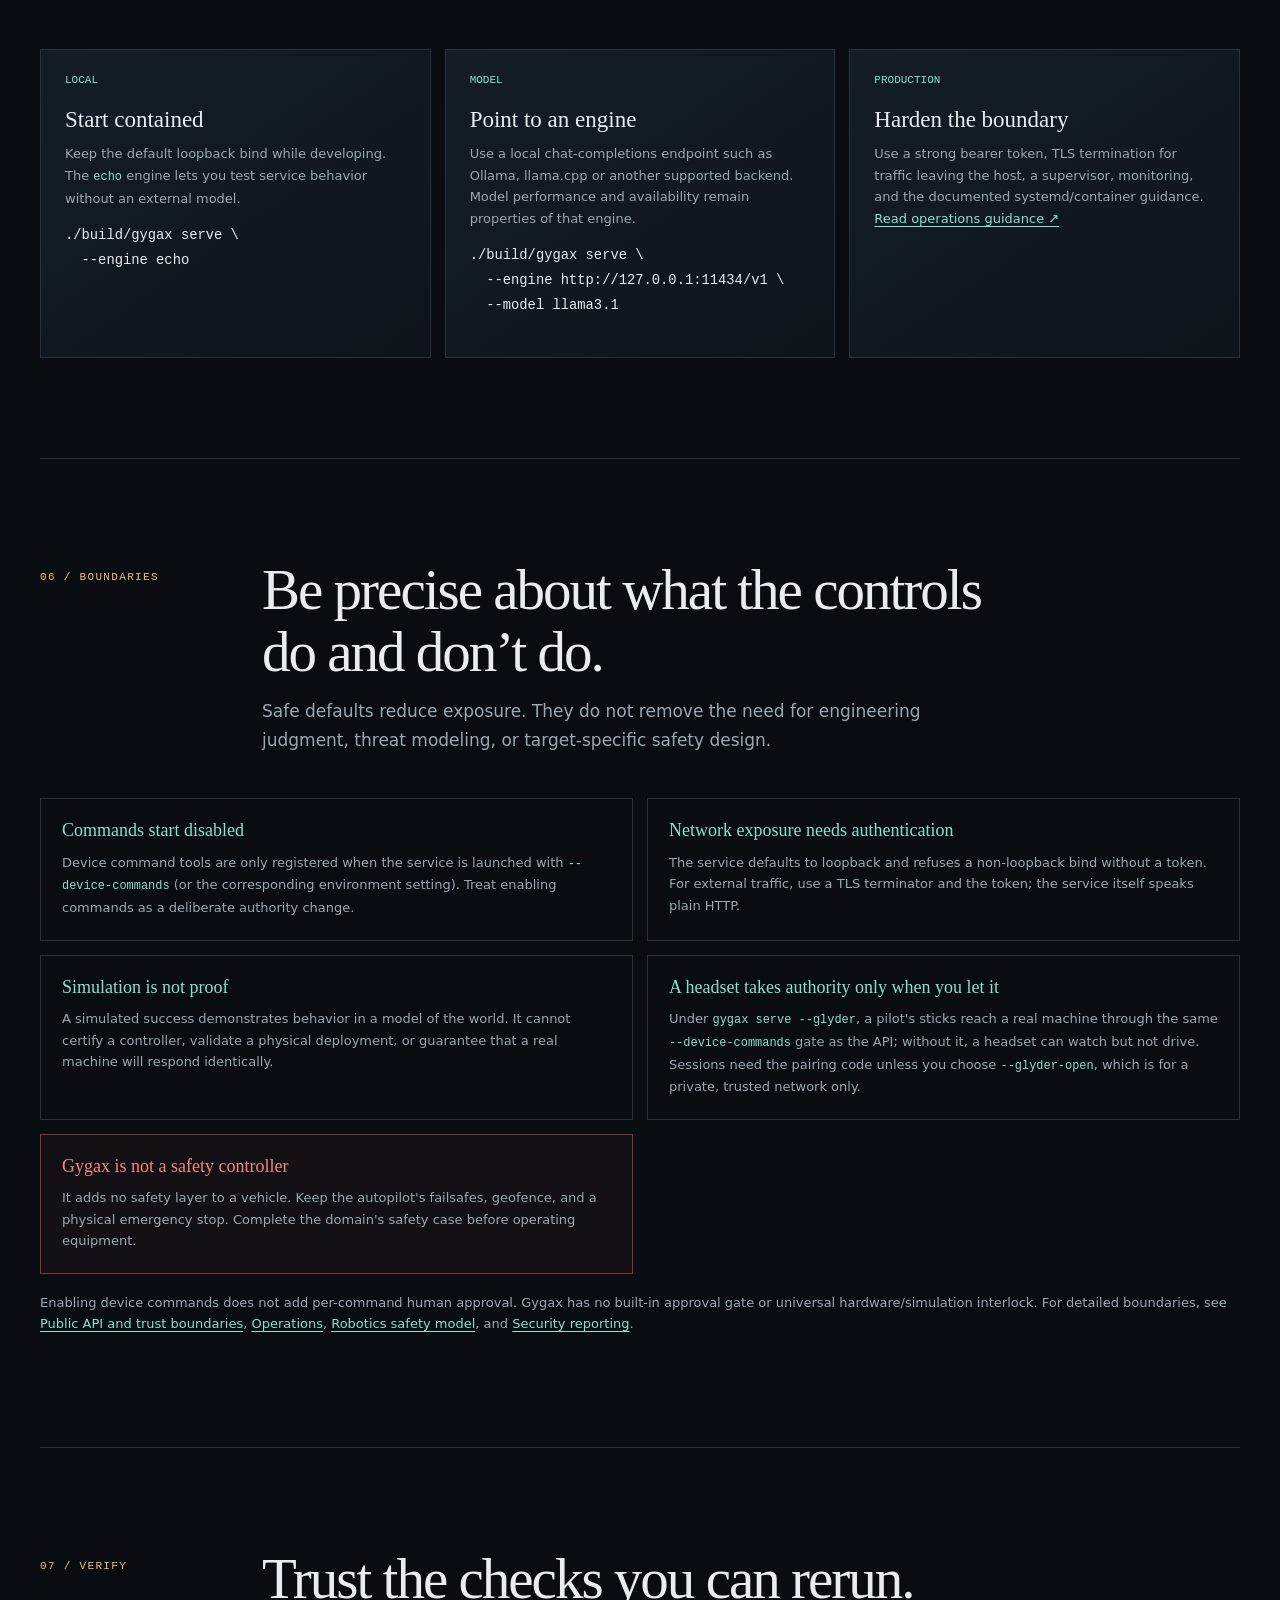
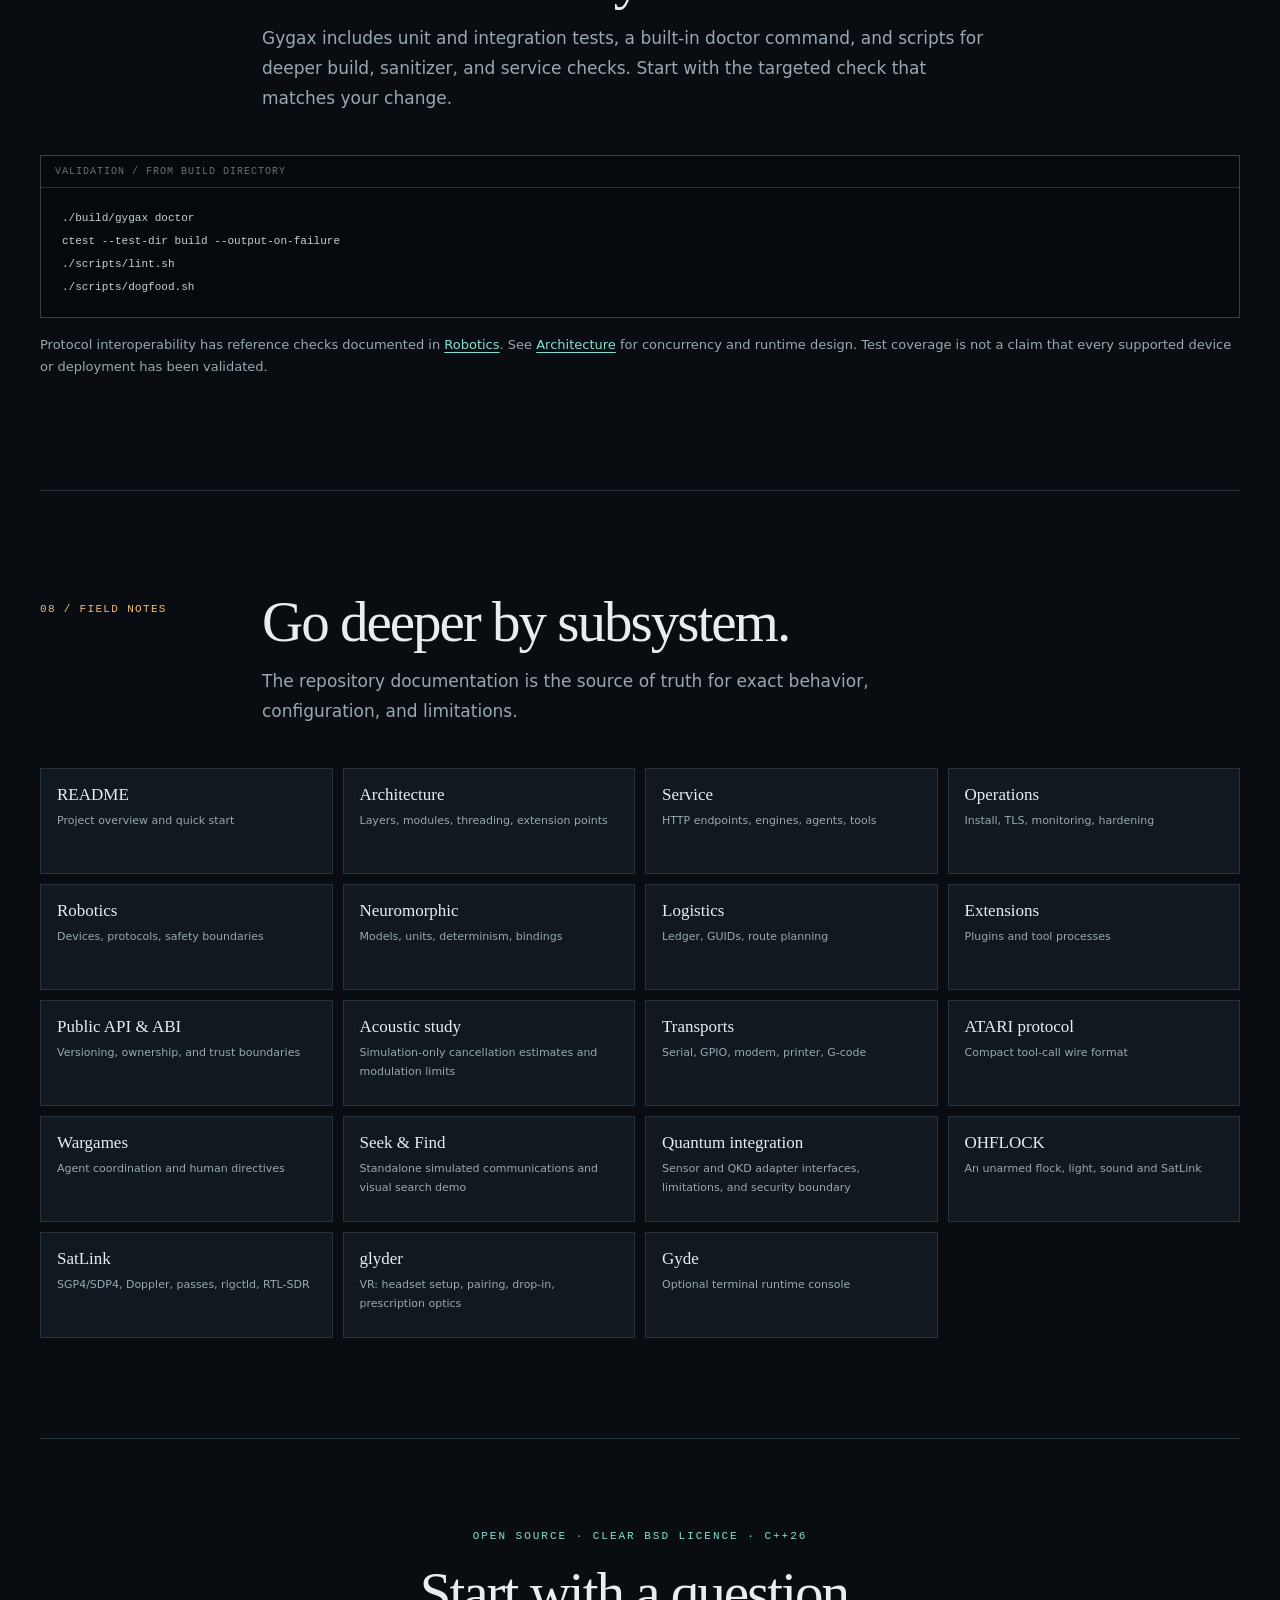
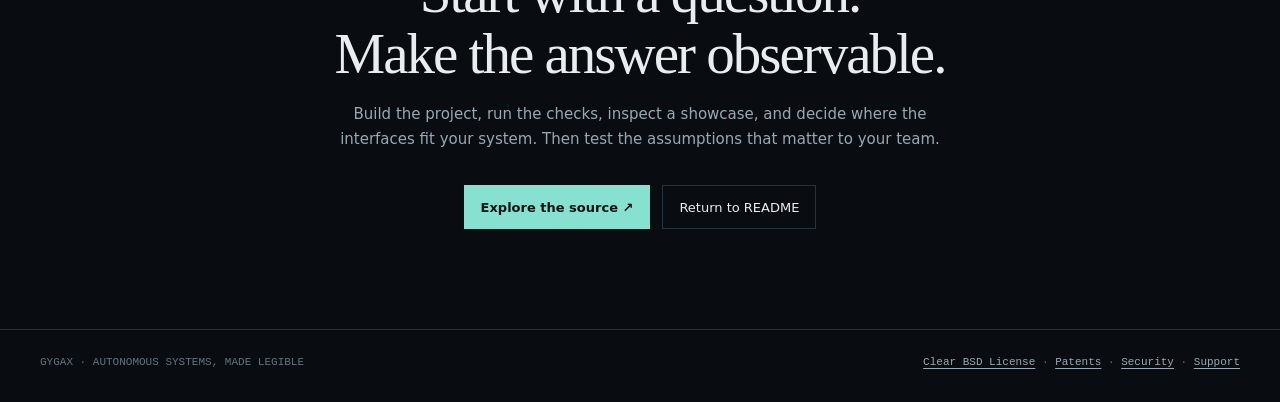
==== commit cf5a9b09: "Gygax 0.5.0 "Matrix Refactored": glyder scenes, gygax mcp for LM Studio, Unitree Go2 - glyder: Calm," ====
--- a/index.html
+++ b/index.html
@@ -263,8 +263,8 @@
   <div class="hero" id="top">
     <canvas id="field" aria-hidden="true"></canvas>
     <div class="hero-inner">
-      <div class="hero-matrix-badge"><span class="rec-pulse"></span> <b>0.4.0 “MATRIX” UPGRADE</b> &mdash; Spatial Computing in VR with 120Hz OpenXR on Meta Quest 3S &amp; PC <a href="#glyder">Tour The Construct &rarr;</a></div>
-      <div class="eyebrow">A field guide to autonomous systems · v0.4.0 “Matrix”</div>
+      <div class="hero-matrix-badge"><span class="rec-pulse"></span> <b>0.5.0 “MATRIX REFACTORED”</b> &mdash; Spatial Computing in VR with 120Hz OpenXR on Meta Quest 3S &amp; PC <a href="#glyder">Tour The Construct &rarr;</a></div>
+      <div class="eyebrow">A field guide to autonomous systems · v0.5.0 “Matrix Refactored”</div>
       <h1>God doesn't<br>play <em>dice.</em></h1>
       <p class="hero-sub">Neither should the systems we trust with the physical world. Gygax is an open-source runtime for agents, simulation, robotics, neuromorphic computing, satellite tracking and VR, designed to make behavior testable and authority explicit.</p>
       <div class="hero-actions">
@@ -407,7 +407,7 @@
             </div>
           </div>
           <div>
-            <div class="badge-matrix">0.4.0 “MATRIX” // SPATIAL COMPUTING &amp; VR</div>
+            <div class="badge-matrix">0.5.0 “MATRIX REFACTORED” // SPATIAL COMPUTING &amp; VR</div>
             <h3 style="font-size:32px; letter-spacing:-0.03em; margin:14px 0 12px;">Put on the visor. Take the stick.</h3>
             <p><strong>glyder</strong> drops a running Gygax world straight into your VR headset. Any simulation—or real robotics connected to an embodiment node—materializes on a 3D holographic map table in front of you. Point at any drone, kite, rover, or tank and pull the trigger: you drop in at full 1:1 scale into the cockpit with instant manual controls. Press <strong>B</strong> to jack out, and the machine's autonomous doctrine seamlessly resumes.</p>
             <p>Engineered for maximum presence with zero engine bloat: native OpenXR and Vulkan multiview rendering at <strong>120 Hz</strong> on Meta Quest 3S/3/Pro with sub-frame motion prediction and HMAC-authenticated LAN telemetry.</p>
@@ -436,9 +436,9 @@
 ./build/gygax serve --glyder        # live robotics node on holo-table</pre>
 
             <div class="vr-buttons" style="display:flex; flex-wrap:wrap; gap:10px; margin-top:20px;">
-              <a href="glyder/glyder-0.4.0-quest.apk" class="button primary" style="background:#00f0ff; color:#04070a; border-color:#00f0ff; box-shadow:0 0 16px rgba(0,240,255,0.25);" download>⬇ Download Quest APK (1 MB)</a>
+              <a href="glyder/glyder-0.5.0-quest.apk" class="button primary" style="background:#00f0ff; color:#04070a; border-color:#00f0ff; box-shadow:0 0 16px rgba(0,240,255,0.25);" download>⬇ Download Quest APK (1 MB)</a>
               <a href="https://github.com/magneato/gygax/blob/main/docs/GLYDER.md" class="button">Read glyder Guide ↗</a>
-              <a href="https://github.com/magneato/gygax/blob/main/docs/releases/v0.4.0.md" class="button">Release Notes</a>
+              <a href="https://github.com/magneato/gygax/blob/main/docs/releases/v0.5.0.md" class="button">Release Notes</a>
             </div>
           </div>
         </article>
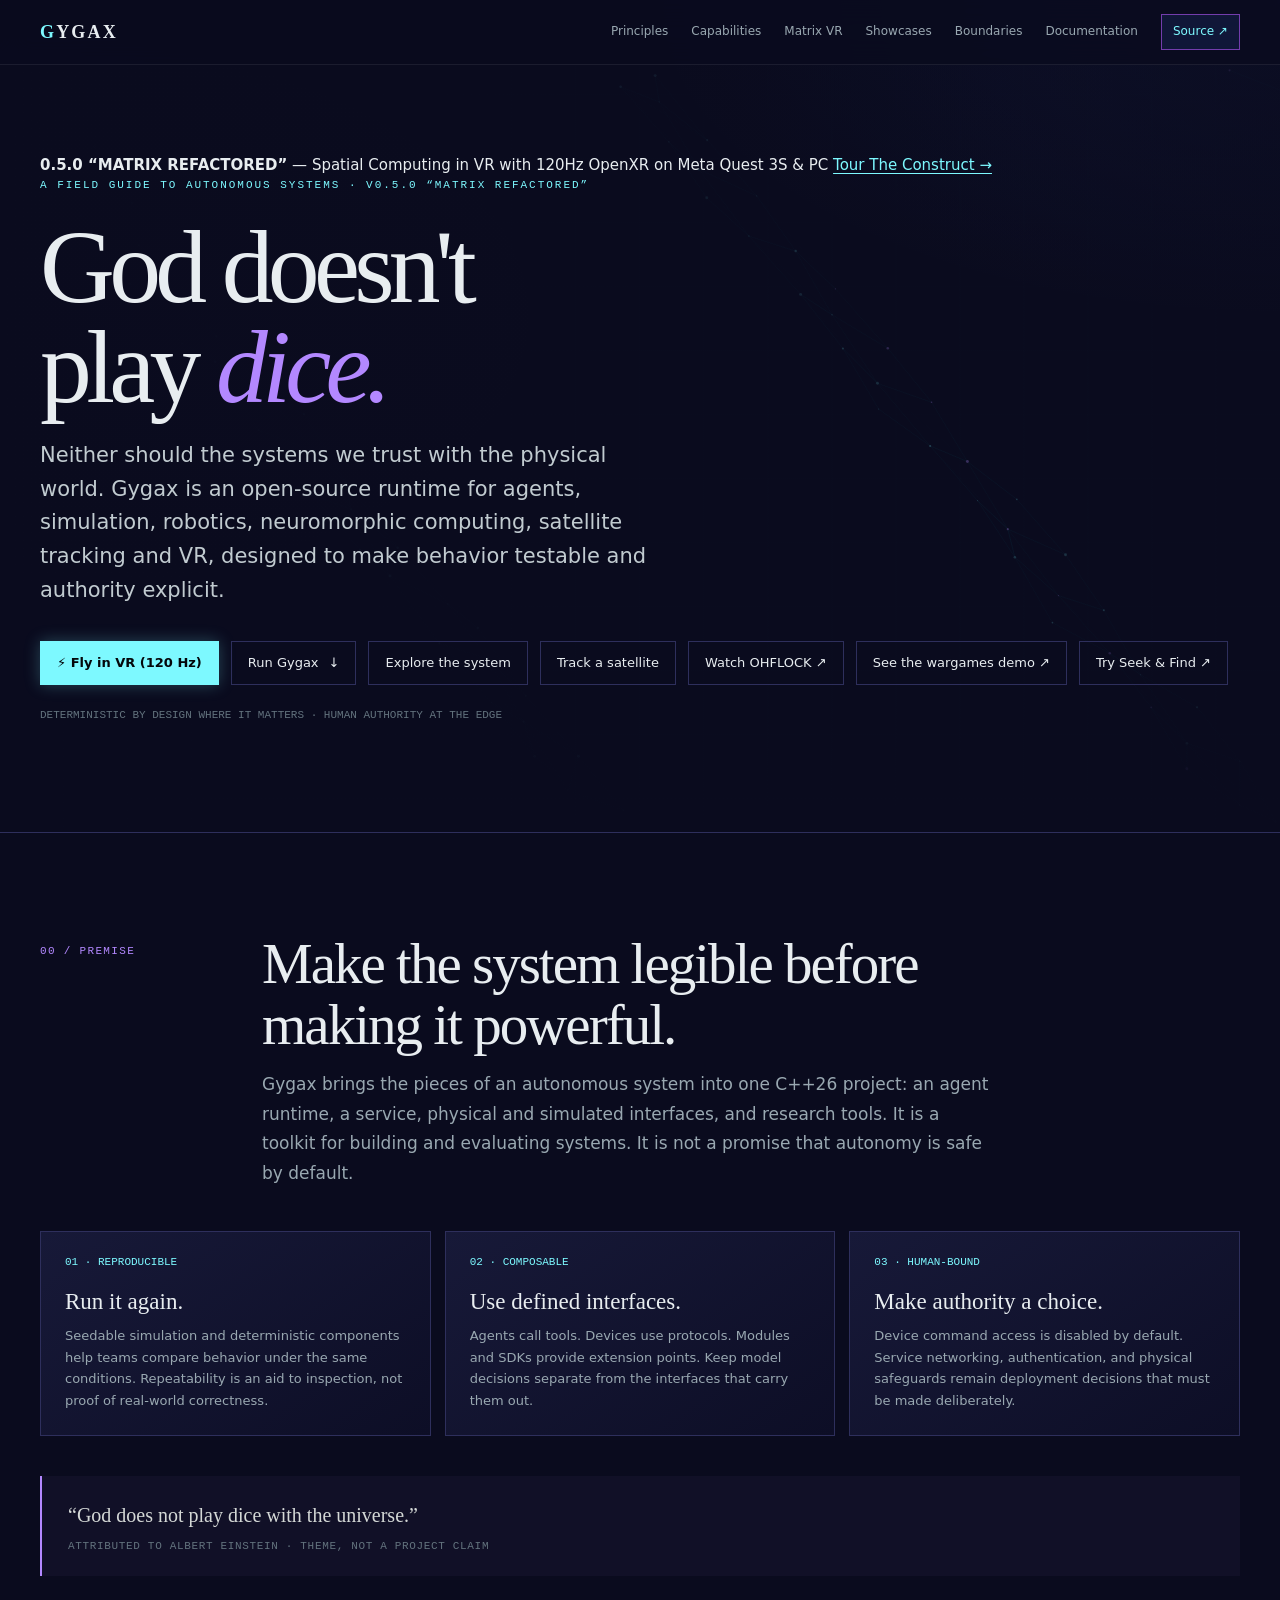
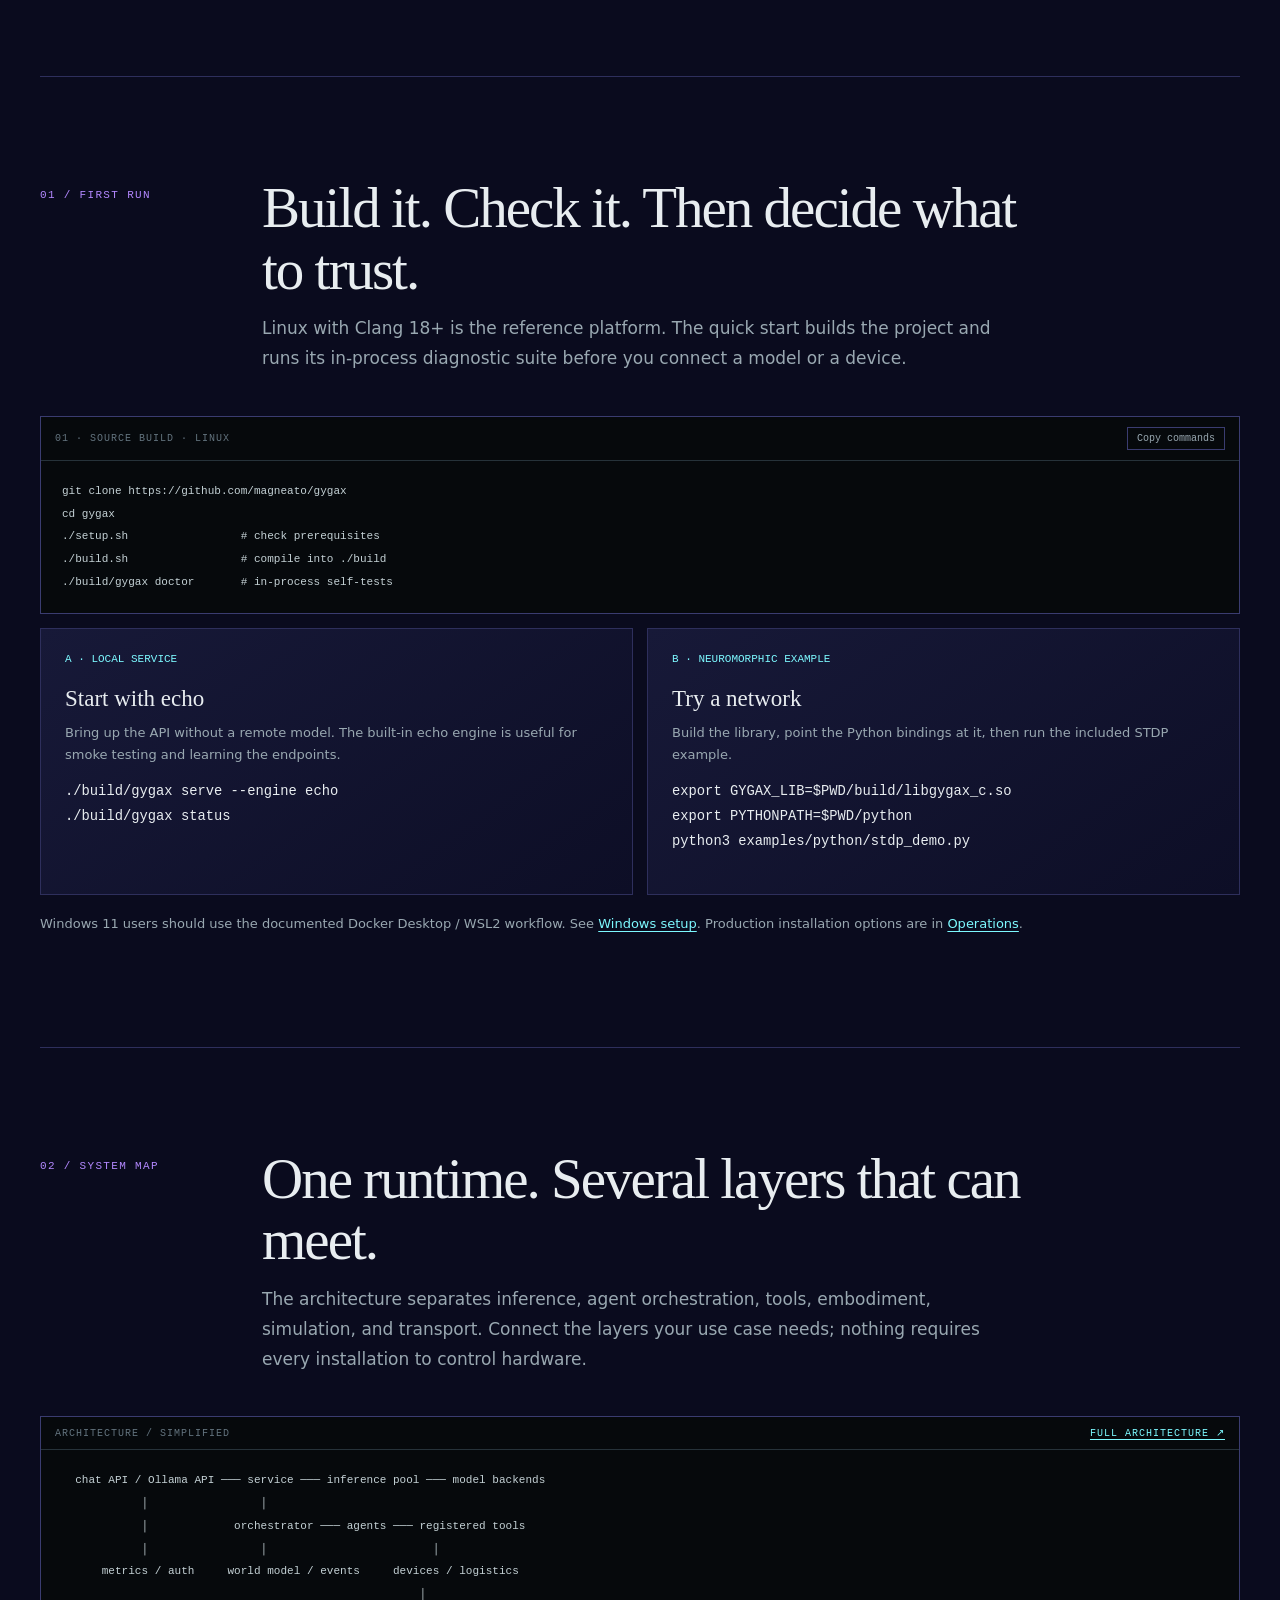
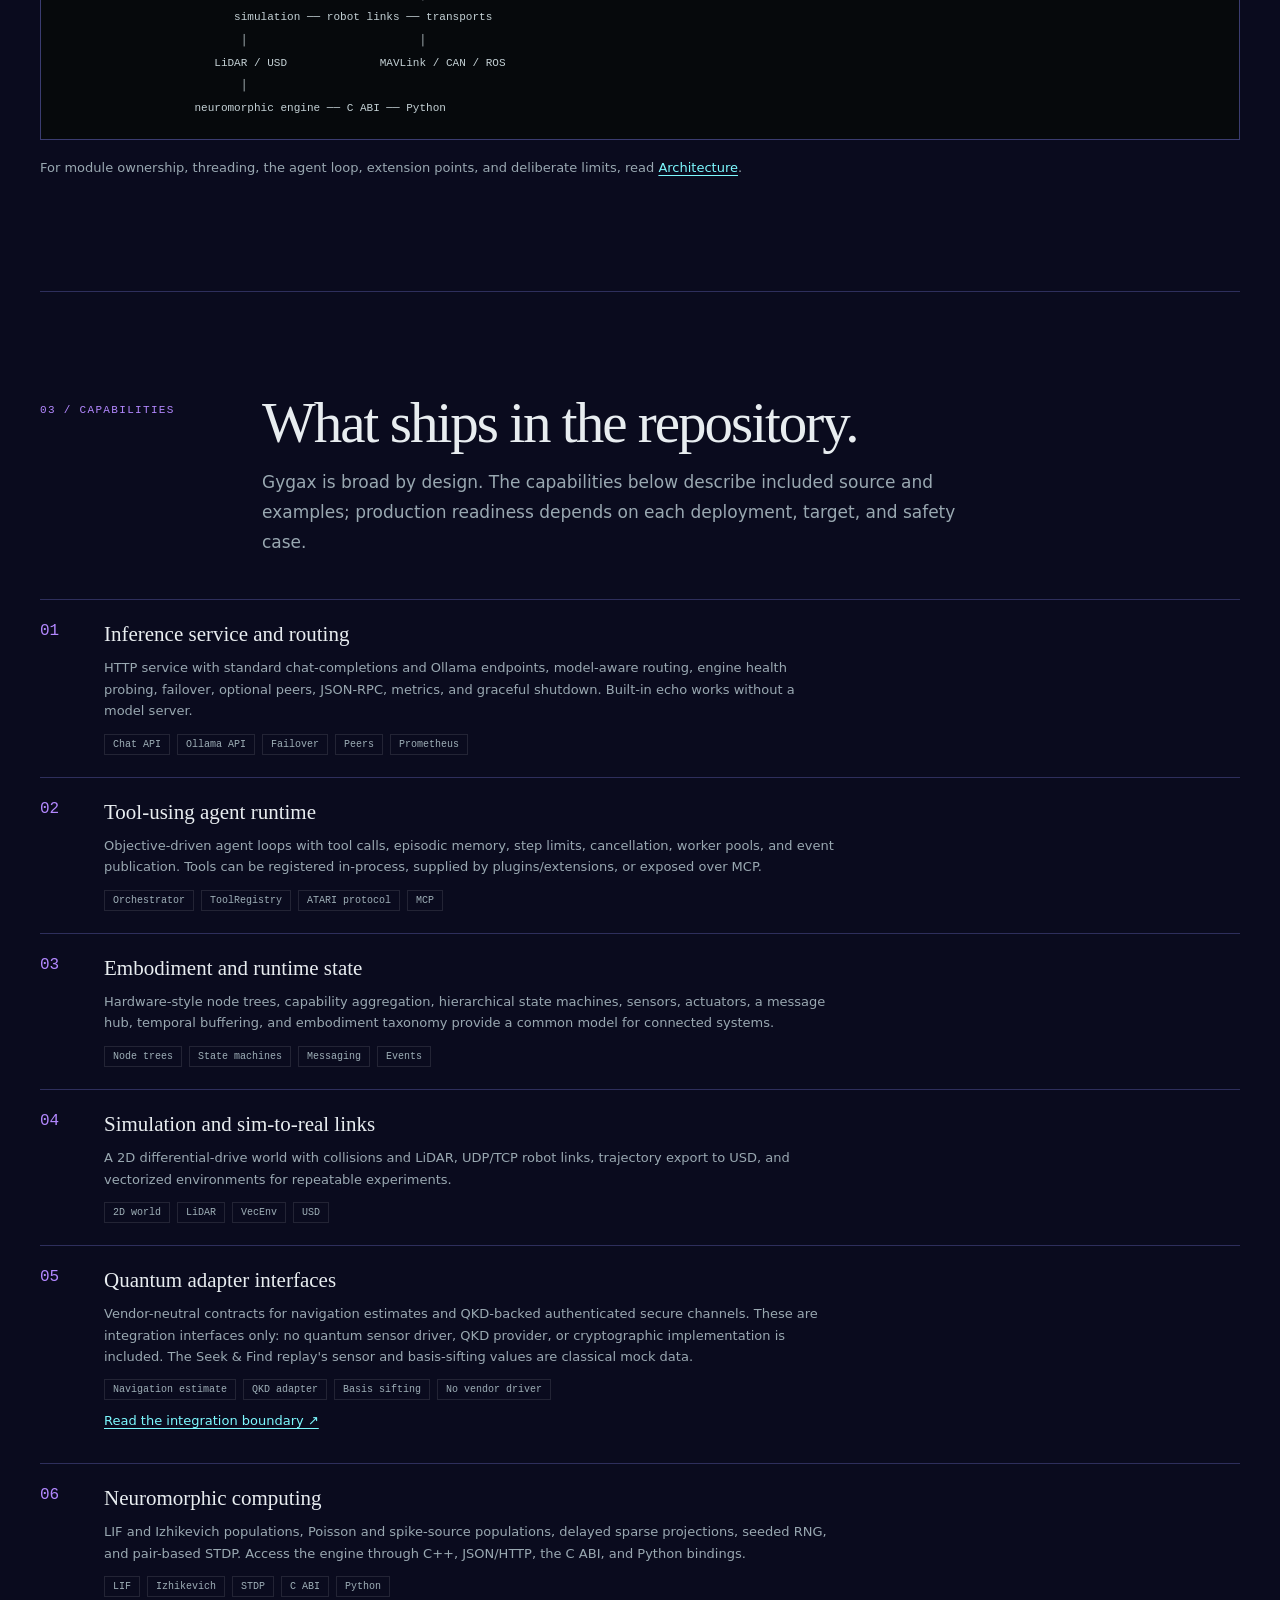
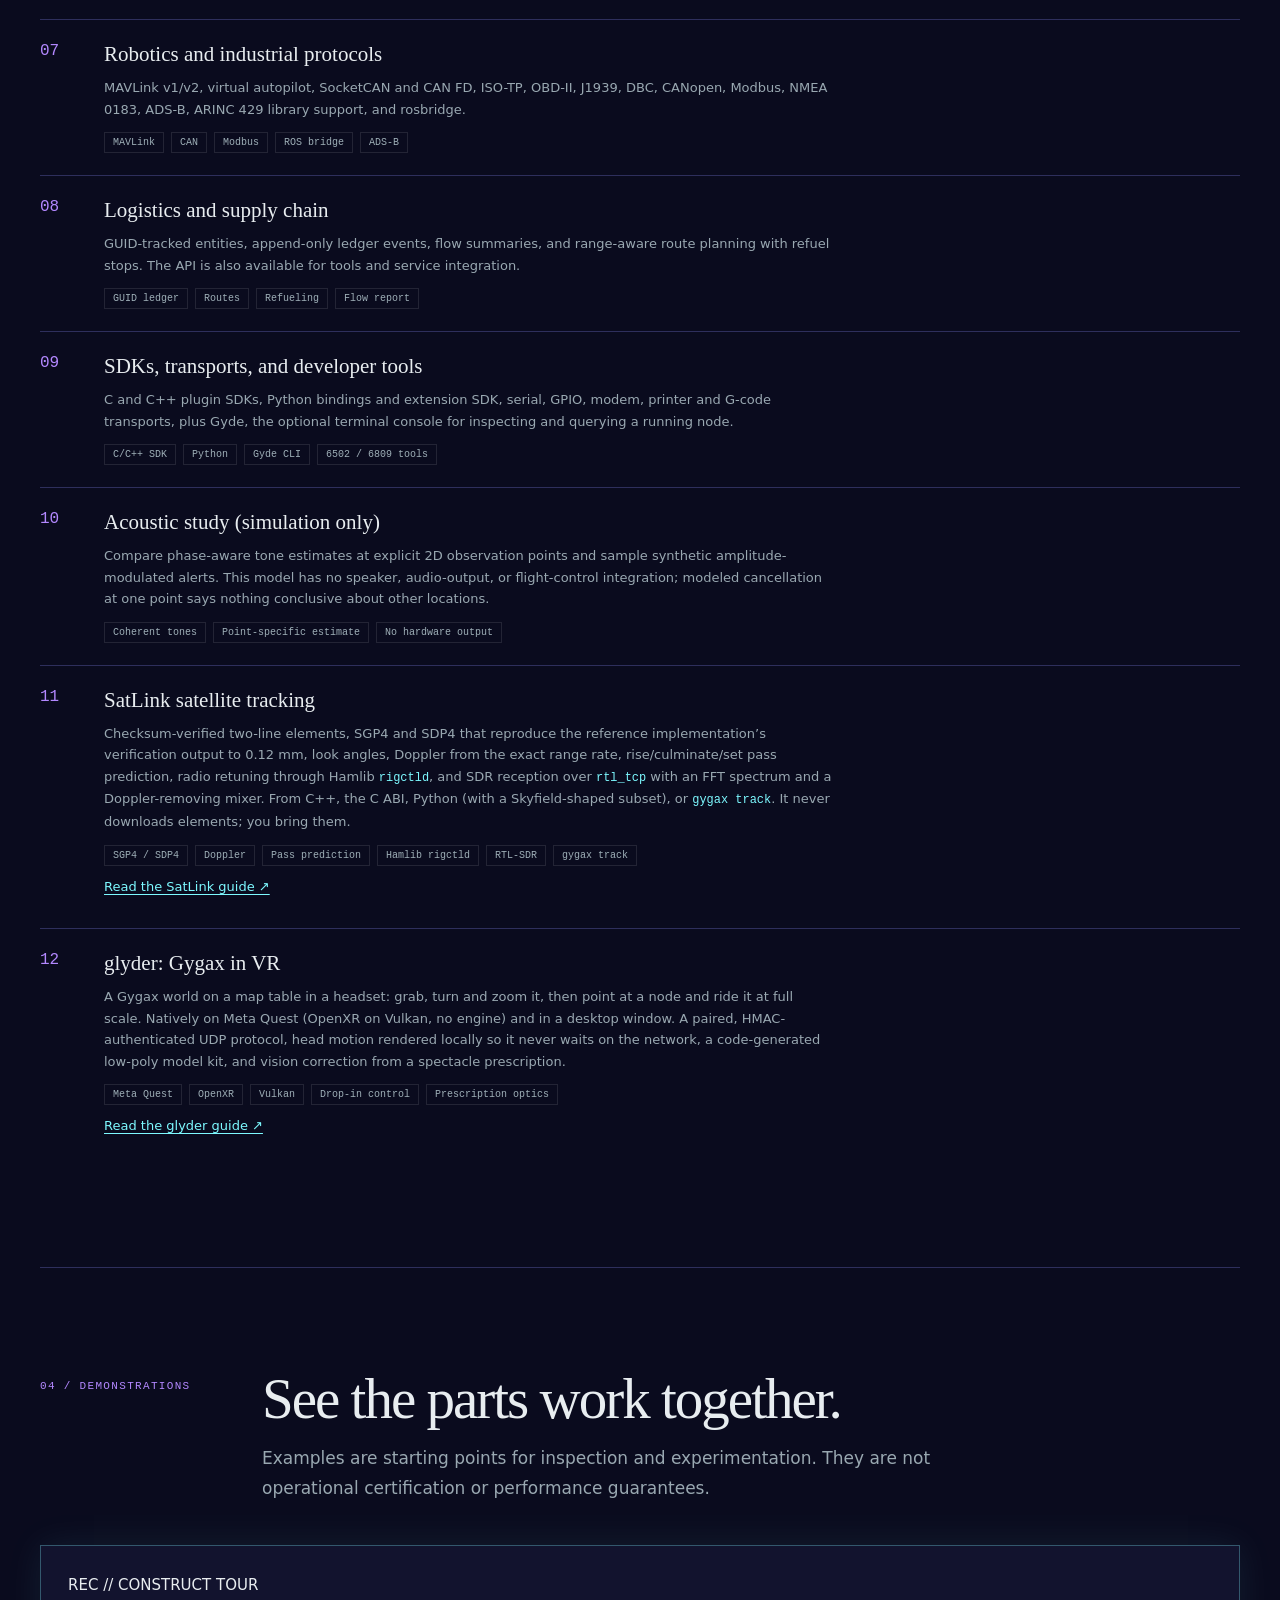
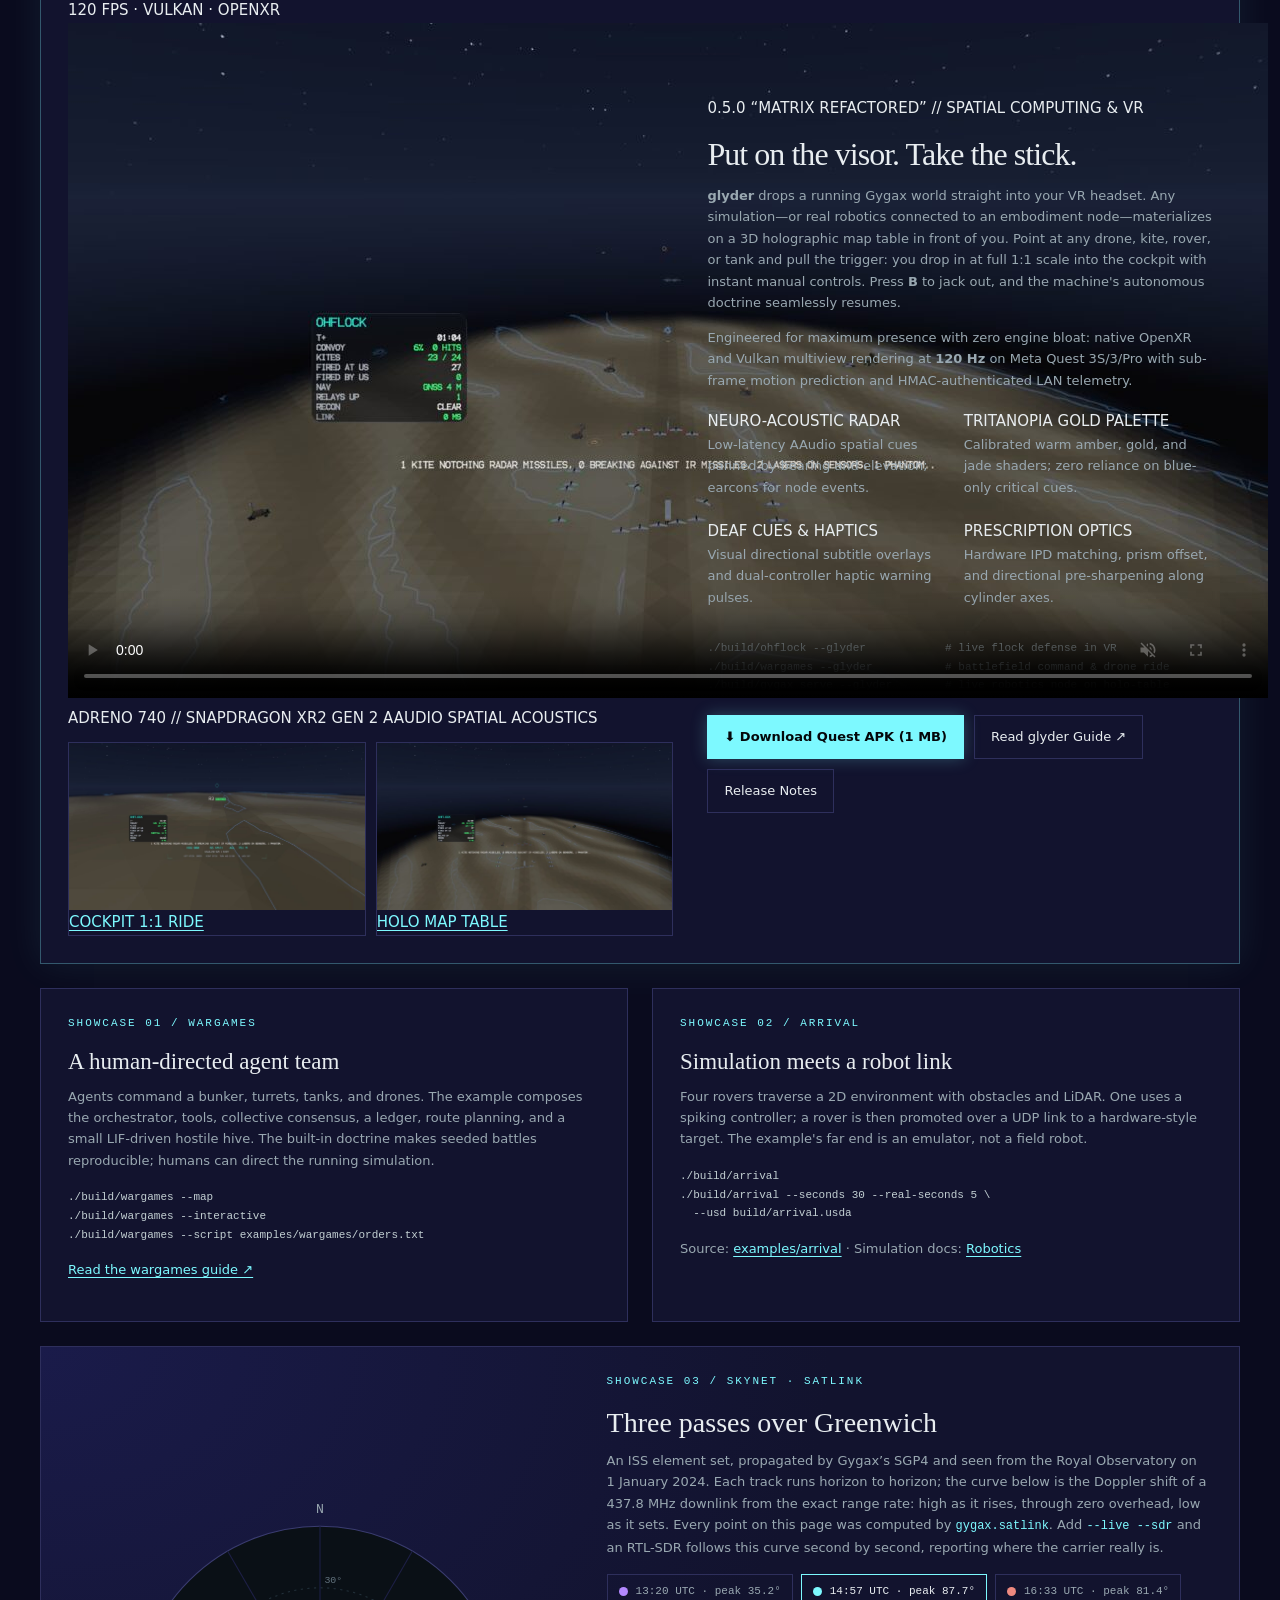
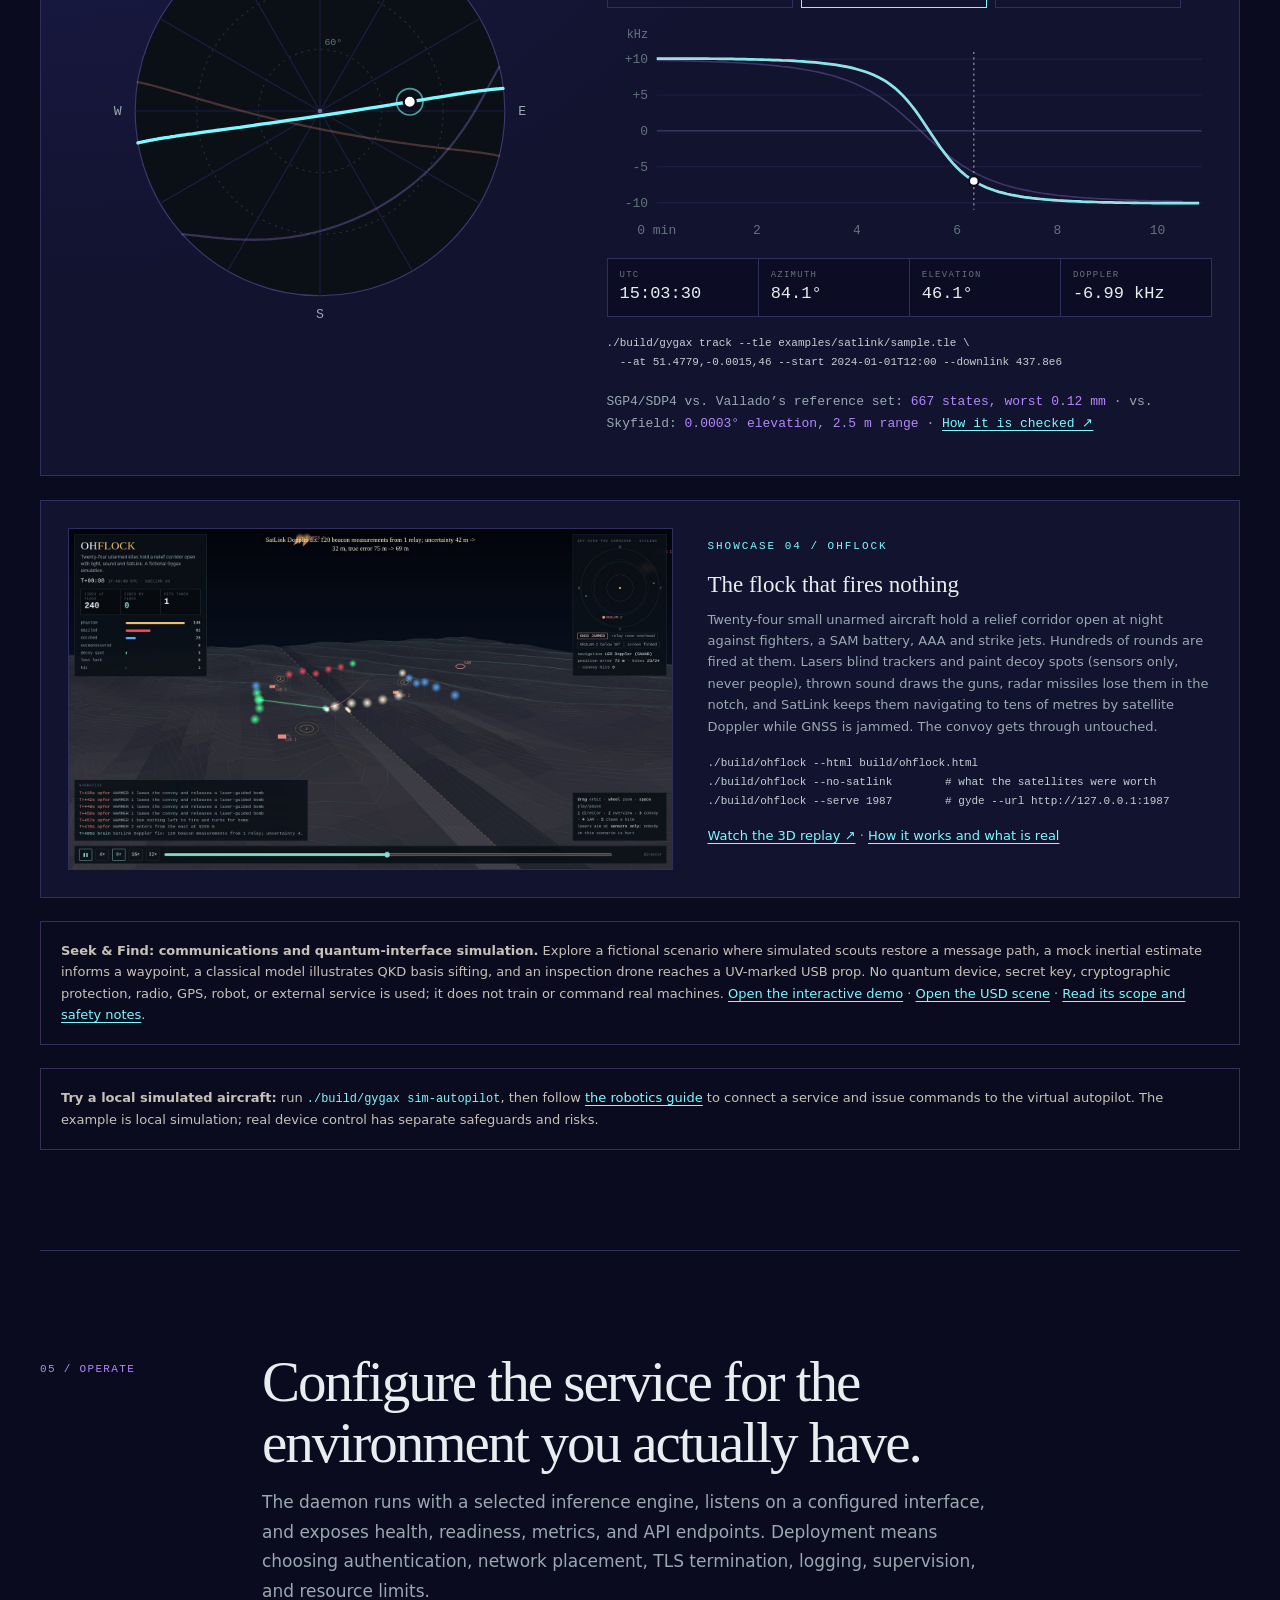
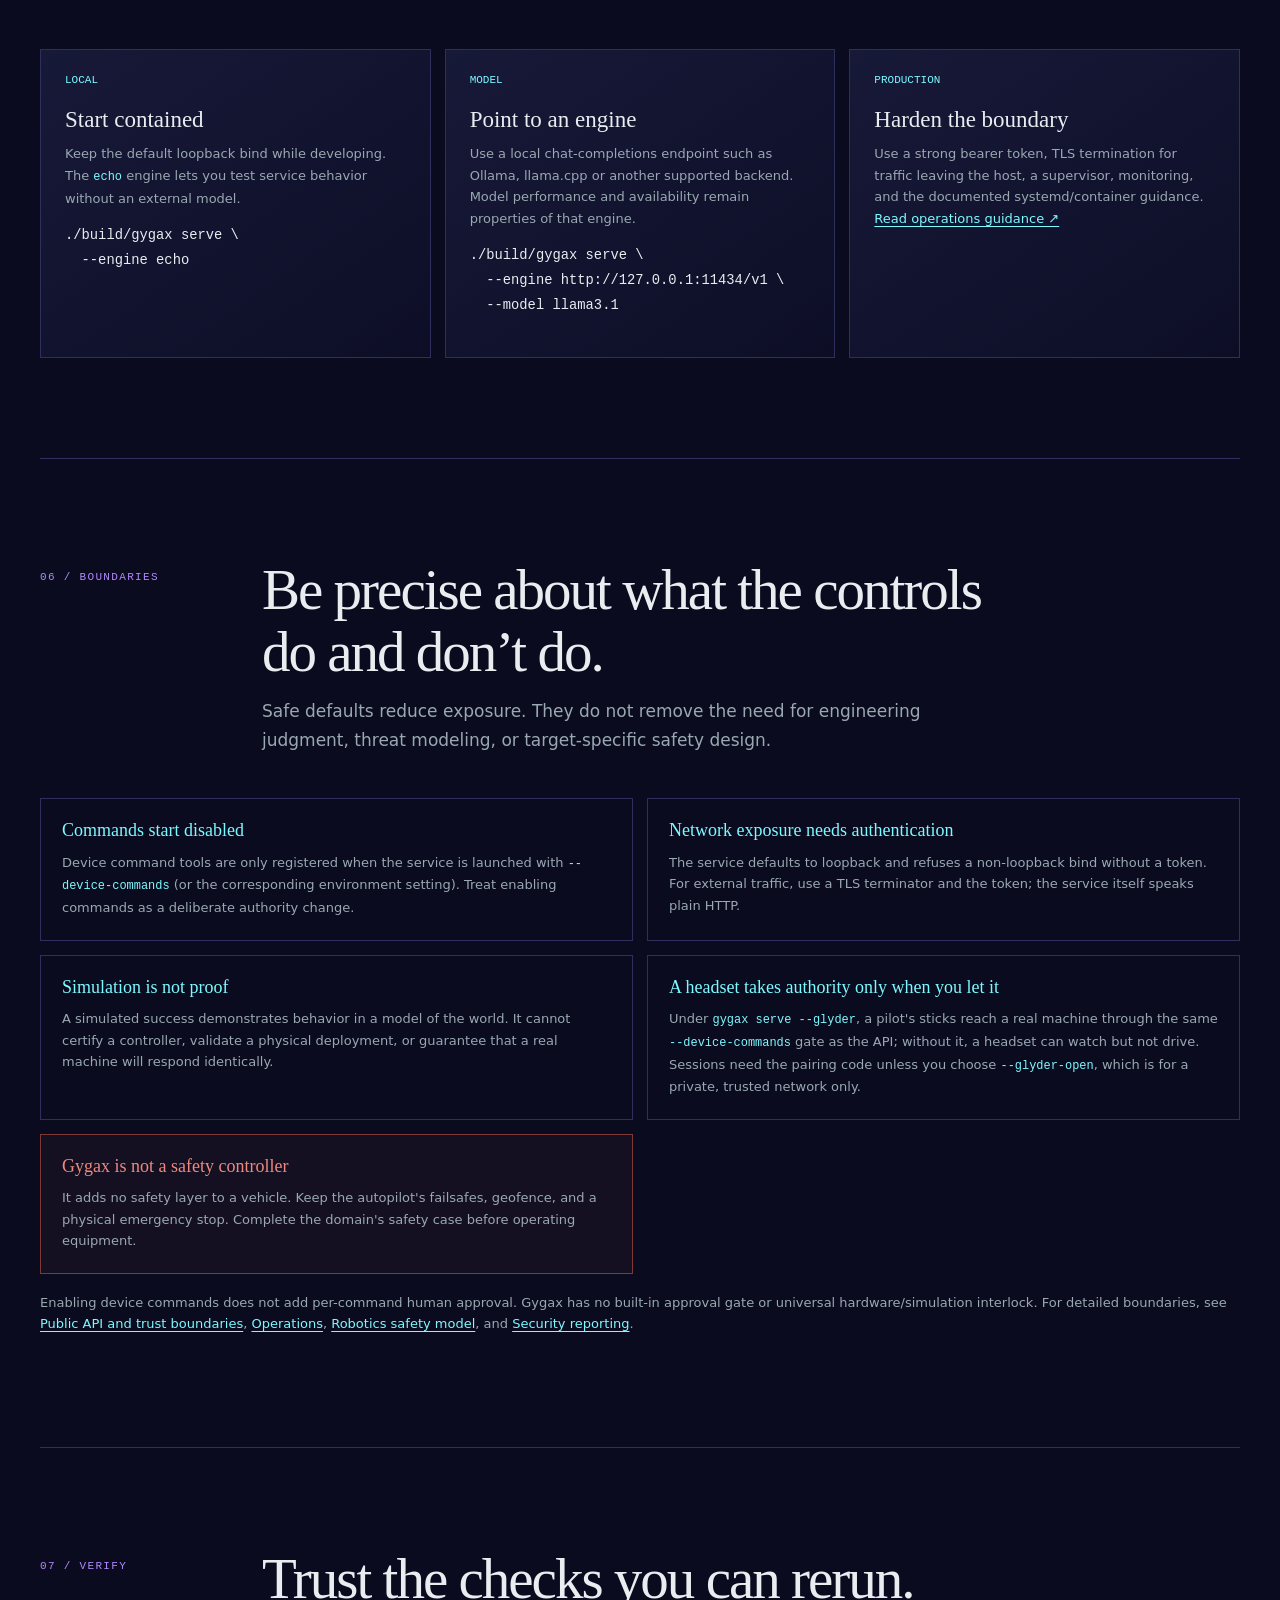
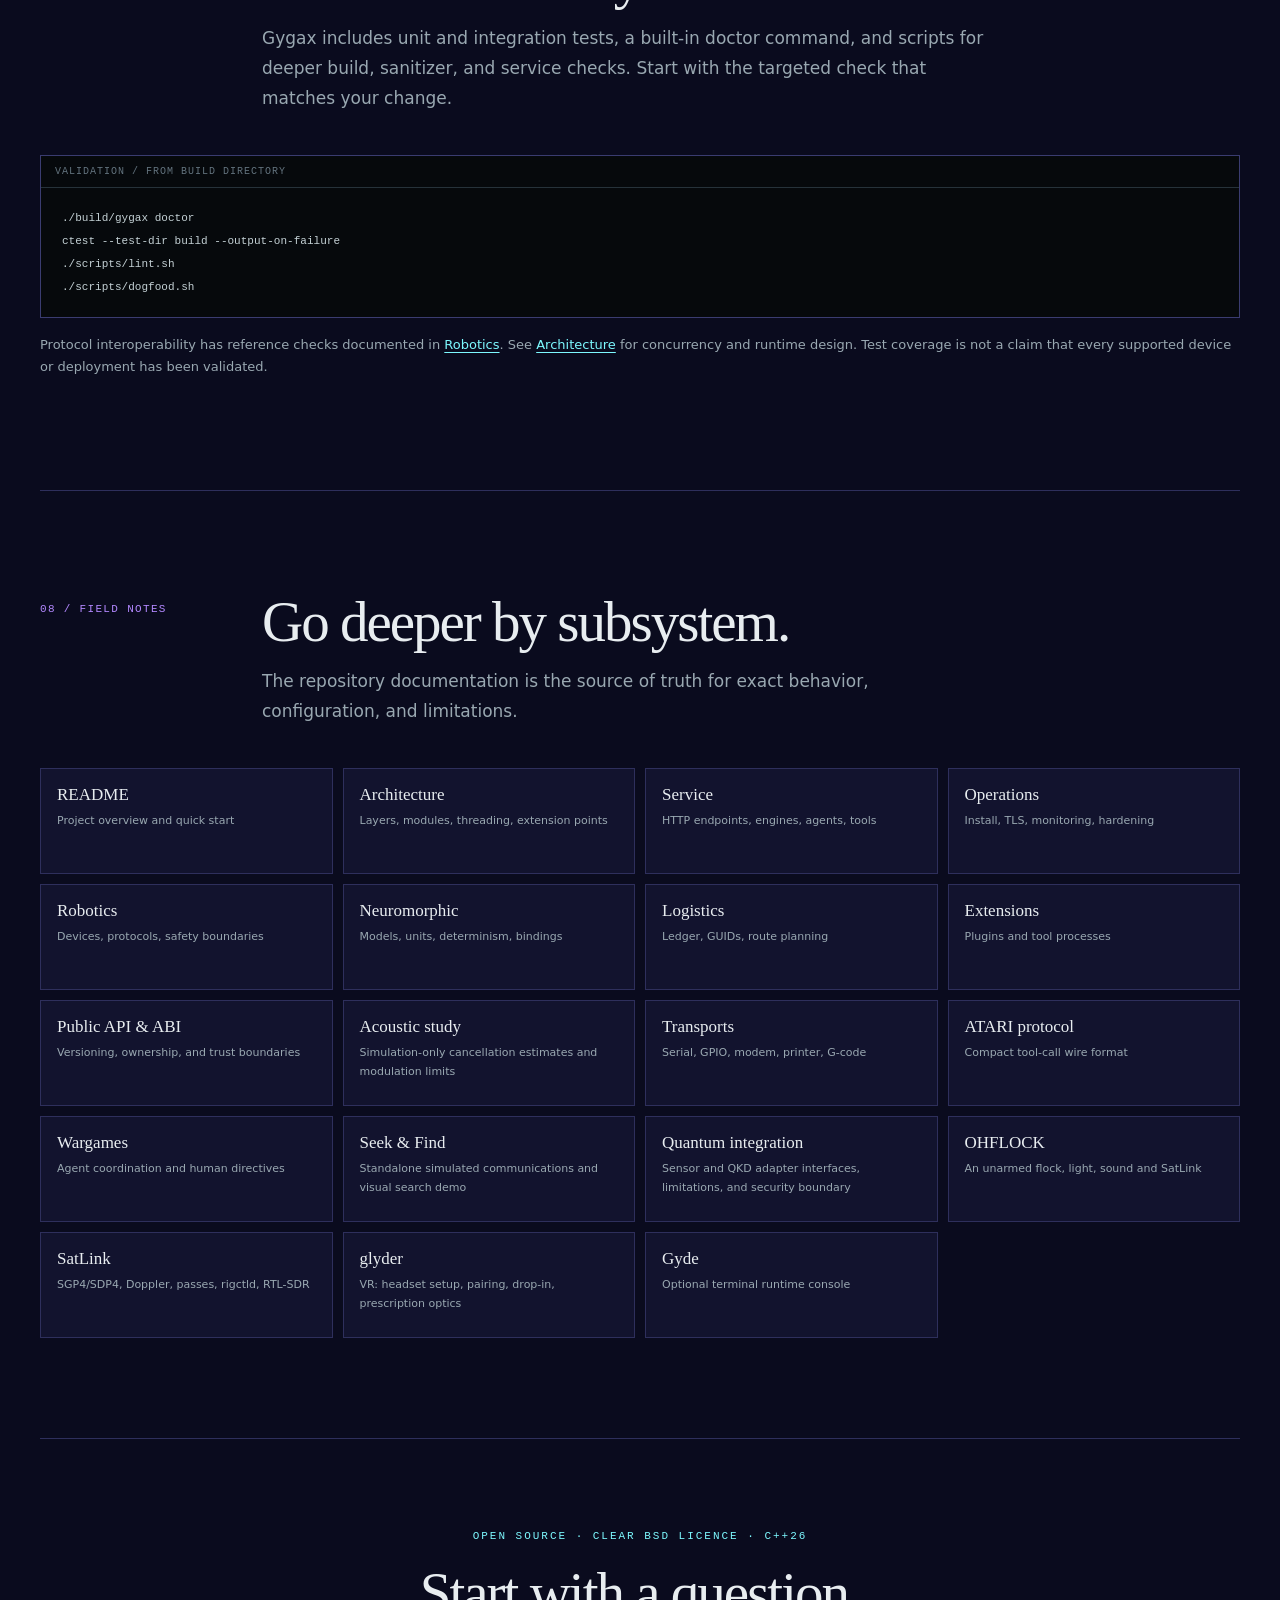
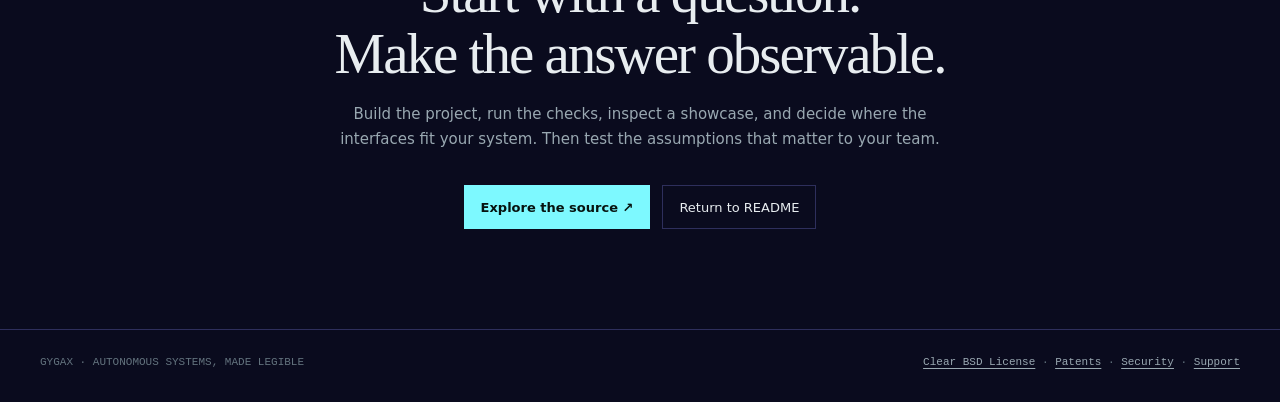
==== commit 4717322e: "Project page: royal blue, electric blue and purple palette for 0.5.0 Accents move to electric blue (" ====
--- a/index.html
+++ b/index.html
@@ -3,7 +3,7 @@
 <head>
   <meta charset="utf-8">
   <meta name="viewport" content="width=device-width, initial-scale=1">
-  <meta name="theme-color" content="#090d12">
+  <meta name="theme-color" content="#0a0b1e">
   <meta name="description" content="The complete field guide to Gygax: an open-source C++26 runtime for autonomous agents, simulation, neuromorphic computing, robotics, satellite tracking, and operational control.">
   <title>Gygax: God Doesn't Play Dice</title>
   <link rel="icon" type="image/svg+xml" href="chrome-extension/icons/icon.svg">
@@ -27,37 +27,40 @@
       --ink: #e8edf0;
       --muted: #99a8b1;
       --dim: #63737e;
-      --night: #090d12;
-      --panel: #111820;
-      --panel-2: #151f28;
-      --line: #28343d;
-      --cyan: #86e1d1;
-      --gold: #efbd74;
+      --night: #0a0b1e;
+      --panel: #12132e;
+      --panel-2: #181a3a;
+      --line: #2e2f5c;
+      --cyan: #7df9ff;
+      --gold: #b388ff;
       --red: #ee897f;
+      --royal: rgb(65, 105, 225);
+      --electric: rgb(125, 249, 255);
+      --purple: rgb(157, 78, 221);
       --serif: "Iowan Old Style", "Palatino Linotype", "Book Antiqua", Georgia, serif;
       --sans: Inter, ui-sans-serif, system-ui, -apple-system, BlinkMacSystemFont, "Segoe UI", sans-serif;
       --mono: "SFMono-Regular", Consolas, "Liberation Mono", monospace;
     }
     * { box-sizing: border-box; }
     html { scroll-behavior: smooth; scroll-padding-top: 90px; }
-    body { margin: 0; background: var(--night); color: var(--ink); font: 15px/1.65 var(--sans); }
+    body { margin: 0; background: radial-gradient(70% 50% at 100% 0%, rgba(65, 105, 225, 0.16), transparent 70%), radial-gradient(60% 45% at 0% 35%, rgba(157, 78, 221, 0.12), transparent 70%), var(--night); background-attachment: fixed; color: var(--ink); font: 15px/1.65 var(--sans); }
     a { color: var(--cyan); text-decoration-thickness: 1px; text-underline-offset: 3px; }
-    a:hover { color: #c4fff2; }
+    a:hover { color: #d4fdff; }
     button { font: inherit; }
-    ::selection { background: #86e1d166; color: white; }
-    .skip { position: fixed; top: -80px; left: 12px; z-index: 9; padding: 10px 14px; background: var(--cyan); color: #07110f; }
+    ::selection { background: #7df9ff66; color: white; }
+    .skip { position: fixed; top: -80px; left: 12px; z-index: 9; padding: 10px 14px; background: var(--cyan); color: #0a0b1e; }
     .skip:focus { top: 12px; }
-    .topbar { position: sticky; z-index: 5; top: 0; border-bottom: 1px solid #ffffff13; background: #090d12eF; backdrop-filter: blur(14px); }
+    .topbar { position: sticky; z-index: 5; top: 0; border-bottom: 1px solid #ffffff13; background: #0a0b1eeF; backdrop-filter: blur(14px); }
     .top-inner { width: min(1200px, calc(100% - 44px)); min-height: 64px; margin: auto; display: flex; align-items: center; justify-content: space-between; gap: 24px; }
     .wordmark { color: var(--ink); text-decoration: none; font: 700 18px/1 var(--serif); letter-spacing: .12em; }
     .wordmark span { color: var(--cyan); }
     nav { display: flex; align-items: center; gap: 23px; }
     nav a { color: var(--muted); font-size: 12px; text-decoration: none; }
     nav a:hover { color: var(--ink); }
-    .nav-cta { border: 1px solid #86e1d177; padding: 7px 11px; color: var(--cyan); }
+    .nav-cta { border: 1px solid rgba(157, 78, 221, 0.7); background: rgba(65, 105, 225, 0.12); padding: 7px 11px; color: var(--cyan); }
     .hero { min-height: 660px; position: relative; overflow: hidden; display: grid; align-items: center; border-bottom: 1px solid var(--line); }
     #field { position: absolute; inset: 0; width: 100%; height: 100%; opacity: .65; }
-    .hero:after { content: ""; pointer-events: none; position: absolute; inset: 0; background: linear-gradient(90deg, #090d12 0%, #090d12e8 38%, #090d1260 78%, #090d12aa), linear-gradient(0deg, #090d12 0%, transparent 40%, #090d1270); }
+    .hero:after { content: ""; pointer-events: none; position: absolute; inset: 0; background: linear-gradient(90deg, #0a0b1e 0%, #0a0b1ee8 38%, #0a0b1e60 78%, #0a0b1eaa), linear-gradient(0deg, #0a0b1e 0%, transparent 40%, #0a0b1e70); }
     .hero-inner { position: relative; z-index: 1; width: min(1200px, calc(100% - 44px)); margin: 0 auto; padding: 88px 0 96px; }
     .eyebrow { color: var(--cyan); font: 11px/1.4 var(--mono); letter-spacing: .18em; text-transform: uppercase; }
     h1, h2, h3, p { margin-top: 0; }
@@ -80,19 +83,19 @@
     .grid { display: grid; gap: 14px; }
     .grid.three { grid-template-columns: repeat(3, 1fr); }
     .grid.two { grid-template-columns: repeat(2, 1fr); }
-    .card { min-height: 190px; padding: 24px; border: 1px solid var(--line); background: linear-gradient(145deg, #141d26, #0e141a); }
+    .card { min-height: 190px; padding: 24px; border: 1px solid var(--line); background: linear-gradient(145deg, #171938, #0d0e26); }
     .card .num { display: block; margin-bottom: 20px; color: var(--cyan); font: 11px var(--mono); }
     .card p { margin-bottom: 0; color: var(--muted); font-size: 13px; }
-    .manifesto { margin: 40px 0 0; padding: 24px 26px; border-left: 2px solid var(--gold); background: #efbd740a; color: #d4d8d6; font: 20px/1.5 var(--serif); }
+    .manifesto { margin: 40px 0 0; padding: 24px 26px; border-left: 2px solid var(--gold); background: #b388ff0a; color: #d4d8d6; font: 20px/1.5 var(--serif); }
     .manifesto cite { display: block; margin-top: 10px; color: var(--dim); font: 11px var(--mono); font-style: normal; letter-spacing: .06em; }
-    .terminal { overflow: hidden; border: 1px solid #33434c; background: #06090c; }
+    .terminal { overflow: hidden; border: 1px solid #3a3c70; background: #06090c; }
     .terminal-head { display: flex; align-items: center; justify-content: space-between; padding: 10px 14px; border-bottom: 1px solid #26323a; color: var(--dim); font: 10px var(--mono); letter-spacing: .1em; text-transform: uppercase; }
     .terminal pre { overflow-x: auto; margin: 0; padding: 19px 21px; color: #c4d1d5; font: 12px/1.9 var(--mono); }
     code { color: var(--cyan); font-family: var(--mono); font-size: .92em; }
     pre code { color: inherit; overflow-wrap: normal; }
     p code, li code, .card code { overflow-wrap: anywhere; }
     .grid > *, .showcase > *, .safety > *, .sky > *, .flock > * { min-width: 0; }
-    .copy { cursor: pointer; border: 1px solid #33434c; padding: 5px 9px; background: transparent; color: var(--muted); font: 10px var(--mono); }
+    .copy { cursor: pointer; border: 1px solid #3a3c70; padding: 5px 9px; background: transparent; color: var(--muted); font: 10px var(--mono); }
     .copy:hover { border-color: var(--cyan); color: var(--cyan); }
     .capability { display: grid; grid-template-columns: 46px 1fr; gap: 18px; padding: 22px 0; border-top: 1px solid var(--line); }
     .cap-icon { color: var(--gold); font: 16px var(--mono); }
@@ -105,7 +108,7 @@
     .showcase-item .eyebrow { margin-bottom: 17px; }
     .showcase-item p { color: var(--muted); font-size: 13px; }
     .showcase-item pre { white-space: pre-wrap; margin: 17px 0 0; color: #c3d0d3; font: 11px/1.7 var(--mono); }
-    .sky { grid-column: 1 / -1; display: grid; grid-template-columns: minmax(0, 5fr) minmax(0, 6fr); gap: 34px; align-items: center; background: radial-gradient(120% 140% at 0% 0%, #12202a 0%, var(--panel) 55%); }
+    .sky { grid-column: 1 / -1; display: grid; grid-template-columns: minmax(0, 5fr) minmax(0, 6fr); gap: 34px; align-items: center; background: radial-gradient(120% 140% at 0% 0%, #1a1b4a 0%, var(--panel) 55%); }
     .sky-plot svg, .sky-doppler svg { display: block; width: 100%; height: auto; }
     .sky-plot { max-width: 440px; width: 100%; justify-self: center; }
     .sky h3 { font-size: 28px; }
@@ -114,7 +117,7 @@
     .sky-passes button i { width: 9px; height: 9px; border-radius: 50%; background: var(--c); }
     .sky-passes button[aria-pressed="true"] { border-color: var(--c); color: var(--ink); }
     .sky-readout { display: grid; grid-template-columns: repeat(4, minmax(0, 1fr)); gap: 1px; margin-top: 16px; border: 1px solid var(--line); background: var(--line); }
-    .sky-readout div { padding: 10px 12px; background: #0b1117; }
+    .sky-readout div { padding: 10px 12px; background: #0c0d24; }
     .sky-readout span { display: block; color: var(--dim); font: 9px/1.4 var(--mono); letter-spacing: .14em; text-transform: uppercase; }
     .sky-readout strong { display: block; color: var(--ink); font: 500 17px/1.4 var(--mono); font-variant-numeric: tabular-nums; }
     .flock { grid-column: 1 / -1; display: grid; grid-template-columns: minmax(0, 6fr) minmax(0, 5fr); gap: 34px; align-items: center; }
@@ -125,7 +128,7 @@
     .sky pre { overflow-x: auto; white-space: pre; padding-bottom: 4px; }
     .sky-proof { margin-top: 16px; color: var(--dim); font: 10.5px/1.7 var(--mono); }
     .sky-proof b { color: var(--gold); font-weight: 400; }
-    .callout { margin-top: 23px; padding: 18px 20px; border: 1px solid #efbd7444; color: #c8c2b6; font-size: 13px; }
+    .callout { margin-top: 23px; padding: 18px 20px; border: 1px solid #b388ff44; color: #c8c2b6; font-size: 13px; }
     .safety { display: grid; grid-template-columns: 1fr 1fr; gap: 14px; }
     .safety-item { padding: 21px; border: 1px solid var(--line); }
     .safety-item h3 { color: var(--cyan); font-size: 18px; }
@@ -167,13 +170,13 @@
       align-items: center;
       gap: 7px;
       padding: 5px 12px;
-      background: linear-gradient(90deg, rgba(0, 240, 255, 0.14), rgba(134, 225, 209, 0.06));
-      border: 1px solid rgba(0, 240, 255, 0.45);
-      color: #00f0ff;
+      background: linear-gradient(90deg, rgba(125, 249, 255, 0.14), rgba(125, 249, 255, 0.06));
+      border: 1px solid rgba(125, 249, 255, 0.45);
+      color: #7df9ff;
       font: 10.5px/1 var(--mono);
       letter-spacing: .16em;
       text-transform: uppercase;
-      box-shadow: 0 0 18px rgba(0, 240, 255, 0.18);
+      box-shadow: 0 0 18px rgba(125, 249, 255, 0.18);
       border-radius: 2px;
     }
     .hero-matrix-badge {
@@ -182,15 +185,15 @@
       gap: 10px;
       padding: 7px 16px;
       margin-bottom: 22px;
-      border: 1px solid rgba(0, 240, 255, 0.4);
-      background: rgba(9, 13, 18, 0.88);
-      box-shadow: 0 0 24px rgba(0, 240, 255, 0.18);
+      border: 1px solid rgba(125, 249, 255, 0.4);
+      background: rgba(10, 11, 30, 0.88);
+      box-shadow: 0 0 24px rgba(125, 249, 255, 0.18);
       border-radius: 24px;
       font: 11px var(--mono);
       color: #c4d1d5;
       backdrop-filter: blur(10px);
     }
-    .hero-matrix-badge b { color: #00f0ff; font-weight: 600; letter-spacing: .04em; }
+    .hero-matrix-badge b { color: #7df9ff; font-weight: 600; letter-spacing: .04em; }
     .hero-matrix-badge a { color: var(--gold); text-decoration: none; margin-left: 6px; font-weight: 500; }
     .hero-matrix-badge a:hover { text-decoration: underline; color: #fff; }
     .rec-pulse {
@@ -202,30 +205,30 @@
     @keyframes pulse { 0%, 100% { opacity: 1; transform: scale(1); } 50% { opacity: 0.35; transform: scale(0.8); } }
     .futuristic-video-wrapper {
       position: relative;
-      border: 1px solid rgba(0, 240, 255, 0.35);
+      border: 1px solid rgba(125, 249, 255, 0.35);
       background: #04070a;
       border-radius: 4px;
       overflow: hidden;
-      box-shadow: 0 0 35px rgba(0, 240, 255, 0.12);
+      box-shadow: 0 0 35px rgba(125, 249, 255, 0.12);
     }
     .hud-topbar, .hud-bottombar {
       display: flex; justify-content: space-between; align-items: center;
-      padding: 7px 12px; background: rgba(11, 17, 23, 0.94);
+      padding: 7px 12px; background: rgba(12, 13, 36, 0.94);
       font: 9.5px var(--mono); color: var(--dim); letter-spacing: .09em;
     }
     .hud-topbar { border-bottom: 1px solid rgba(255, 255, 255, 0.08); }
     .hud-bottombar { border-top: 1px solid rgba(255, 255, 255, 0.08); font-size: 9px; }
     .hud-rec { display: flex; align-items: center; gap: 7px; color: #ee897f; font-weight: 600; }
-    .hud-telemetry { color: #00f0ff; }
+    .hud-telemetry { color: #7df9ff; }
     .futuristic-video {
       display: block; width: 100%; aspect-ratio: 16/9; background: #000;
     }
     .thumb-label {
-      display: block; padding: 4px 6px; background: #0b1117; color: var(--dim);
+      display: block; padding: 4px 6px; background: #0c0d24; color: var(--dim);
       font: 9px var(--mono); letter-spacing: .06em; text-align: center; border-top: 1px solid var(--line);
     }
     .access-card {
-      padding: 10px 12px; border: 1px solid var(--line); background: rgba(17, 24, 32, 0.65);
+      padding: 10px 12px; border: 1px solid var(--line); background: rgba(18, 19, 46, 0.65);
     }
     .access-title {
       display: block; font: 9.5px var(--mono); color: var(--gold); letter-spacing: .09em; margin-bottom: 3px;
@@ -235,11 +238,11 @@
     }
     .nav-matrix {
       display: inline-flex; align-items: center; gap: 6px;
-      color: #00f0ff !important; font-weight: 600;
+      color: #7df9ff !important; font-weight: 600;
     }
     .matrix-dot {
-      width: 6px; height: 6px; border-radius: 50%; background: #00f0ff;
-      box-shadow: 0 0 8px #00f0ff;
+      width: 6px; height: 6px; border-radius: 50%; background: #7df9ff;
+      box-shadow: 0 0 8px #7df9ff;
     }
   </style>
 </head>
@@ -268,7 +271,7 @@
       <h1>God doesn't<br>play <em>dice.</em></h1>
       <p class="hero-sub">Neither should the systems we trust with the physical world. Gygax is an open-source runtime for agents, simulation, robotics, neuromorphic computing, satellite tracking and VR, designed to make behavior testable and authority explicit.</p>
       <div class="hero-actions">
-        <a class="button primary" href="#glyder" style="background:#00f0ff; color:#04070a; border-color:#00f0ff; box-shadow:0 0 16px rgba(0,240,255,0.25);">⚡ Fly in VR (120 Hz)</a>
+        <a class="button primary" href="#glyder" style="background:#7df9ff; color:#04070a; border-color:#7df9ff; box-shadow:0 0 16px rgba(125, 249, 255, 0.25);">⚡ Fly in VR (120 Hz)</a>
         <a class="button" href="#start">Run Gygax <span aria-hidden="true">↓</span></a>
         <a class="button" href="#capabilities">Explore the system</a>
         <a class="button" href="#skynet">Track a satellite</a>
@@ -385,7 +388,7 @@
         </div>
       </div>
       <div class="showcase">
-        <article class="showcase-item flock" id="glyder" style="border-color:rgba(0,240,255,0.3); box-shadow:0 0 35px rgba(0,240,255,0.08);">
+        <article class="showcase-item flock" id="glyder" style="border-color:rgba(125, 249, 255, 0.3); box-shadow:0 0 35px rgba(125, 249, 255, 0.08);">
           <div>
             <div class="futuristic-video-wrapper">
               <div class="hud-topbar">
@@ -436,7 +439,7 @@
 ./build/gygax serve --glyder        # live robotics node on holo-table</pre>
 
             <div class="vr-buttons" style="display:flex; flex-wrap:wrap; gap:10px; margin-top:20px;">
-              <a href="glyder/glyder-0.5.0-quest.apk" class="button primary" style="background:#00f0ff; color:#04070a; border-color:#00f0ff; box-shadow:0 0 16px rgba(0,240,255,0.25);" download>⬇ Download Quest APK (1 MB)</a>
+              <a href="glyder/glyder-0.5.0-quest.apk" class="button primary" style="background:#7df9ff; color:#04070a; border-color:#7df9ff; box-shadow:0 0 16px rgba(125, 249, 255, 0.25);" download>⬇ Download Quest APK (1 MB)</a>
               <a href="https://github.com/magneato/gygax/blob/main/docs/GLYDER.md" class="button">Read glyder Guide ↗</a>
               <a href="https://github.com/magneato/gygax/blob/main/docs/releases/v0.5.0.md" class="button">Release Notes</a>
             </div>
@@ -621,7 +624,7 @@
         const gridSpacing = 64;
         const gridYOffset = (frame * 0.4) % gridSpacing;
         ctx.lineWidth = 0.5;
-        ctx.strokeStyle = "rgba(0, 240, 255, 0.035)";
+        ctx.strokeStyle = "rgba(125, 249, 255, 0.035)";
         for (let x = 0; x < width; x += gridSpacing) {
           ctx.beginPath(); ctx.moveTo(x, 0); ctx.lineTo(x, height); ctx.stroke();
         }
@@ -640,7 +643,7 @@
               connected++;
             }
           }
-          ctx.fillStyle = i % 7 === 0 ? "rgba(239,189,116,.75)" : (i % 3 === 0 ? "rgba(0,240,255,.65)" : "rgba(134,225,209,.45)");
+          ctx.fillStyle = i % 7 === 0 ? "rgba(179, 136, 255, .75)" : (i % 3 === 0 ? "rgba(125, 249, 255, .65)" : "rgba(125, 249, 255, .45)");
           ctx.beginPath(); ctx.arc(coords[i][0], coords[i][1], points[i].size * 1.2, 0, Math.PI * 2); ctx.fill();
         }
         frame++;
@@ -653,7 +656,7 @@
       // ISS passes over Greenwich (51.4779N, 0.0015W, 46 m) on 2024-01-01, computed by gygax.satlink:
       // [seconds since rise, azimuth deg, elevation deg, Doppler kHz at 437.8 MHz] every 5 s.
       const passes = [{"rise":"2024-01-01T13:20:45Z","peak":"2024-01-01T13:26:02Z","max":35.2,"dur":633,"pts":[[0.0,228.16,0.0,9.829],[5.0,227.96,0.31,9.82],[10.0,227.75,0.61,9.81],[15.0,227.53,0.93,9.8],[20.0,227.3,1.25,9.789],[25.0,227.07,1.57,9.777],[30.0,226.83,1.9,9.765],[35.0,226.58,2.23,9.751],[40.0,226.33,2.57,9.736],[45.0,226.06,2.91,9.721],[50.0,225.79,3.26,9.704],[55.0,225.5,3.62,9.686],[60.0,225.21,3.98,9.667],[65.0,224.9,4.35,9.647],[70.0,224.58,4.73,9.625],[75.0,224.25,5.11,9.602],[80.0,223.91,5.5,9.578],[85.0,223.55,5.9,9.551],[90.0,223.18,6.31,9.523],[95.0,222.8,6.73,9.493],[100.0,222.4,7.16,9.461],[105.0,221.98,7.59,9.427],[110.0,221.54,8.04,9.39],[115.0,221.08,8.5,9.351],[120.0,220.61,8.97,9.309],[125.0,220.11,9.45,9.264],[130.0,219.59,9.94,9.216],[135.0,219.04,10.45,9.165],[140.0,218.46,10.97,9.109],[145.0,217.86,11.51,9.05],[150.0,217.23,12.06,8.987],[155.0,216.57,12.62,8.918],[160.0,215.87,13.21,8.845],[165.0,215.13,13.81,8.766],[170.0,214.35,14.42,8.681],[175.0,213.53,15.06,8.59],[180.0,212.66,15.72,8.491],[185.0,211.75,16.39,8.385],[190.0,210.78,17.09,8.27],[195.0,209.75,17.81,8.146],[200.0,208.65,18.55,8.012],[205.0,207.49,19.31,7.868],[210.0,206.26,20.09,7.711],[215.0,204.94,20.9,7.541],[220.0,203.54,21.72,7.358],[225.0,202.05,22.57,7.159],[230.0,200.46,23.43,6.945],[235.0,198.75,24.31,6.712],[240.0,196.94,25.21,6.461],[245.0,195.0,26.11,6.19],[250.0,192.93,27.02,5.899],[255.0,190.72,27.94,5.584],[260.0,188.36,28.84,5.247],[265.0,185.85,29.73,4.886],[270.0,183.19,30.59,4.501],[275.0,180.36,31.42,4.092],[280.0,177.38,32.19,3.659],[285.0,174.24,32.91,3.203],[290.0,170.95,33.55,2.726],[295.0,167.53,34.1,2.229],[300.0,163.99,34.55,1.717],[305.0,160.36,34.89,1.191],[310.0,156.65,35.11,0.655],[315.0,152.91,35.21,0.115],[320.0,149.17,35.17,-0.427],[325.0,145.44,35.01,-0.965],[330.0,141.78,34.72,-1.495],[335.0,138.19,34.32,-2.014],[340.0,134.72,33.81,-2.518],[345.0,131.37,33.2,-3.004],[350.0,128.17,32.52,-3.469],[355.0,125.12,31.77,-3.912],[360.0,122.22,30.96,-4.331],[365.0,119.49,30.11,-4.727],[370.0,116.91,29.24,-5.098],[375.0,114.49,28.34,-5.445],[380.0,112.22,27.43,-5.769],[385.0,110.09,26.52,-6.07],[390.0,108.1,25.62,-6.35],[395.0,106.23,24.72,-6.61],[400.0,104.48,23.83,-6.85],[405.0,102.84,22.96,-7.072],[410.0,101.31,22.1,-7.277],[415.0,99.87,21.27,-7.467],[420.0,98.52,20.46,-7.642],[425.0,97.25,19.66,-7.804],[430.0,96.06,18.89,-7.954],[435.0,94.94,18.15,-8.093],[440.0,93.88,17.42,-8.221],[445.0,92.89,16.71,-8.34],[450.0,91.95,16.03,-8.45],[455.0,91.06,15.37,-8.551],[460.0,90.22,14.72,-8.646],[465.0,89.43,14.1,-8.734],[470.0,88.68,13.49,-8.815],[475.0,87.96,12.9,-8.891],[480.0,87.28,12.33,-8.961],[485.0,86.64,11.77,-9.027],[490.0,86.03,11.23,-9.088],[495.0,85.44,10.7,-9.145],[500.0,84.89,10.19,-9.198],[505.0,84.36,9.69,-9.247],[510.0,83.85,9.2,-9.293],[515.0,83.36,8.73,-9.337],[520.0,82.9,8.27,-9.377],[525.0,82.46,7.81,-9.415],[530.0,82.03,7.37,-9.45],[535.0,81.63,6.94,-9.483],[540.0,81.23,6.52,-9.514],[545.0,80.86,6.11,-9.543],[550.0,80.5,5.7,-9.571],[555.0,80.15,5.31,-9.596],[560.0,79.82,4.92,-9.62],[565.0,79.5,4.54,-9.642],[570.0,79.19,4.17,-9.663],[575.0,78.89,3.8,-9.683],[580.0,78.61,3.44,-9.701],[585.0,78.33,3.09,-9.718],[590.0,78.06,2.74,-9.735],[595.0,77.81,2.4,-9.75],[600.0,77.56,2.07,-9.764],[605.0,77.32,1.74,-9.777],[610.0,77.08,1.41,-9.789],[615.0,76.86,1.09,-9.801],[620.0,76.64,0.78,-9.811],[625.0,76.43,0.47,-9.821],[630.0,76.22,0.16,-9.83]]},{"rise":"2024-01-01T14:57:10Z","peak":"2024-01-01T15:02:36Z","max":87.7,"dur":653,"pts":[[0.0,260.07,0,10.084],[5.0,260.08,0.31,10.084],[10.0,260.09,0.63,10.084],[15.0,260.1,0.95,10.083],[20.0,260.11,1.28,10.082],[25.0,260.12,1.61,10.08],[30.0,260.12,1.95,10.079],[35.0,260.13,2.29,10.076],[40.0,260.14,2.65,10.074],[45.0,260.15,3.0,10.071],[50.0,260.15,3.37,10.067],[55.0,260.16,3.74,10.063],[60.0,260.17,4.12,10.059],[65.0,260.17,4.5,10.053],[70.0,260.18,4.9,10.048],[75.0,260.19,5.31,10.041],[80.0,260.19,5.72,10.034],[85.0,260.2,6.14,10.027],[90.0,260.2,6.58,10.018],[95.0,260.2,7.03,10.009],[100.0,260.21,7.48,9.999],[105.0,260.21,7.96,9.988],[110.0,260.21,8.44,9.975],[115.0,260.21,8.94,9.962],[120.0,260.21,9.45,9.948],[125.0,260.21,9.98,9.932],[130.0,260.21,10.53,9.915],[135.0,260.21,11.1,9.896],[140.0,260.21,11.69,9.876],[145.0,260.21,12.3,9.853],[150.0,260.2,12.93,9.829],[155.0,260.19,13.58,9.803],[160.0,260.19,14.27,9.774],[165.0,260.18,14.98,9.742],[170.0,260.17,15.72,9.707],[175.0,260.16,16.5,9.669],[180.0,260.14,17.31,9.628],[185.0,260.13,18.17,9.582],[190.0,260.11,19.06,9.531],[195.0,260.09,20.01,9.476],[200.0,260.07,21.0,9.414],[205.0,260.04,22.05,9.346],[210.0,260.01,23.17,9.271],[215.0,259.97,24.35,9.187],[220.0,259.93,25.6,9.094],[225.0,259.89,26.94,8.99],[230.0,259.84,28.37,8.873],[235.0,259.78,29.89,8.742],[240.0,259.71,31.53,8.595],[245.0,259.64,33.29,8.429],[250.0,259.55,35.18,8.241],[255.0,259.44,37.22,8.029],[260.0,259.32,39.42,7.788],[265.0,259.18,41.8,7.514],[270.0,259.0,44.38,7.203],[275.0,258.8,47.18,6.85],[280.0,258.54,50.2,6.45],[285.0,258.21,53.47,5.996],[290.0,257.8,57.0,5.485],[295.0,257.25,60.78,4.912],[300.0,256.48,64.83,4.275],[305.0,255.36,69.13,3.574],[310.0,253.56,73.65,2.814],[315.0,250.23,78.34,2.002],[320.0,242.16,83.07,1.15],[325.0,205.35,87.23,0.274],[330.0,115.05,85.84,-0.608],[335.0,96.71,81.26,-1.477],[340.0,91.22,76.52,-2.315],[345.0,88.65,71.89,-3.109],[350.0,87.17,67.45,-3.847],[355.0,86.21,63.24,-4.524],[360.0,85.54,59.29,-5.137],[365.0,85.05,55.6,-5.686],[370.0,84.67,52.17,-6.175],[375.0,84.38,49.0,-6.608],[380.0,84.14,46.06,-6.99],[385.0,83.95,43.35,-7.326],[390.0,83.78,40.85,-7.622],[395.0,83.65,38.54,-7.883],[400.0,83.54,36.4,-8.113],[405.0,83.44,34.42,-8.315],[410.0,83.35,32.58,-8.494],[415.0,83.28,30.87,-8.653],[420.0,83.22,29.27,-8.794],[425.0,83.16,27.79,-8.919],[430.0,83.11,26.39,-9.031],[435.0,83.07,25.09,-9.131],[440.0,83.04,23.86,-9.221],[445.0,83.0,22.71,-9.301],[450.0,82.97,21.62,-9.374],[455.0,82.95,20.59,-9.439],[460.0,82.93,19.62,-9.498],[465.0,82.91,18.69,-9.552],[470.0,82.89,17.81,-9.6],[475.0,82.88,16.97,-9.645],[480.0,82.86,16.17,-9.685],[485.0,82.85,15.41,-9.722],[490.0,82.84,14.68,-9.755],[495.0,82.84,13.98,-9.786],[500.0,82.83,13.3,-9.814],[505.0,82.83,12.66,-9.839],[510.0,82.82,12.03,-9.863],[515.0,82.82,11.43,-9.884],[520.0,82.82,10.85,-9.904],[525.0,82.82,10.29,-9.922],[530.0,82.82,9.75,-9.939],[535.0,82.82,9.23,-9.954],[540.0,82.82,8.72,-9.968],[545.0,82.82,8.23,-9.981],[550.0,82.82,7.75,-9.993],[555.0,82.83,7.28,-10.004],[560.0,82.83,6.83,-10.014],[565.0,82.84,6.38,-10.023],[570.0,82.84,5.95,-10.031],[575.0,82.85,5.53,-10.038],[580.0,82.85,5.12,-10.045],[585.0,82.86,4.72,-10.051],[590.0,82.87,4.33,-10.057],[595.0,82.87,3.94,-10.062],[600.0,82.88,3.57,-10.066],[605.0,82.89,3.2,-10.07],[610.0,82.9,2.84,-10.073],[615.0,82.91,2.48,-10.076],[620.0,82.91,2.13,-10.079],[625.0,82.92,1.79,-10.081],[630.0,82.93,1.46,-10.082],[635.0,82.94,1.13,-10.084],[640.0,82.95,0.8,-10.085],[645.0,82.96,0.48,-10.085],[650.0,82.97,0.16,-10.086]]},{"rise":"2024-01-01T16:33:57Z","peak":"2024-01-01T16:39:24Z","max":81.4,"dur":651,"pts":[[0.0,279.01,0,10.085],[5.0,279.0,0.31,10.085],[10.0,279.0,0.63,10.084],[15.0,278.99,0.95,10.084],[20.0,278.98,1.28,10.082],[25.0,278.97,1.61,10.081],[30.0,278.95,1.95,10.079],[35.0,278.94,2.29,10.077],[40.0,278.93,2.64,10.074],[45.0,278.91,3.0,10.071],[50.0,278.9,3.36,10.067],[55.0,278.88,3.73,10.063],[60.0,278.86,4.11,10.059],[65.0,278.84,4.5,10.053],[70.0,278.82,4.89,10.048],[75.0,278.8,5.29,10.041],[80.0,278.77,5.71,10.034],[85.0,278.75,6.13,10.026],[90.0,278.72,6.57,10.018],[95.0,278.69,7.01,10.008],[100.0,278.66,7.47,9.998],[105.0,278.63,7.94,9.986],[110.0,278.59,8.42,9.974],[115.0,278.55,8.92,9.961],[120.0,278.51,9.43,9.946],[125.0,278.47,9.96,9.93],[130.0,278.42,10.51,9.913],[135.0,278.37,11.07,9.894],[140.0,278.32,11.66,9.873],[145.0,278.26,12.26,9.85],[150.0,278.2,12.89,9.826],[155.0,278.13,13.55,9.799],[160.0,278.06,14.23,9.77],[165.0,277.99,14.94,9.737],[170.0,277.91,15.68,9.702],[175.0,277.82,16.45,9.664],[180.0,277.72,17.26,9.622],[185.0,277.62,18.11,9.575],[190.0,277.51,19.0,9.524],[195.0,277.39,19.94,9.468],[200.0,277.25,20.93,9.406],[205.0,277.11,21.97,9.337],[210.0,276.95,23.08,9.261],[215.0,276.78,24.25,9.176],[220.0,276.59,25.5,9.082],[225.0,276.37,26.82,8.976],[230.0,276.14,28.24,8.859],[235.0,275.88,29.75,8.726],[240.0,275.58,31.37,8.578],[245.0,275.25,33.11,8.41],[250.0,274.88,34.97,8.221],[255.0,274.44,36.99,8.007],[260.0,273.95,39.16,7.765],[265.0,273.37,41.5,7.49],[270.0,272.69,44.03,7.177],[275.0,271.88,46.77,6.823],[280.0,270.89,49.72,6.421],[285.0,269.67,52.89,5.967],[290.0,268.13,56.3,5.455],[295.0,266.13,59.94,4.883],[300.0,263.42,63.78,4.247],[305.0,259.6,67.78,3.549],[310.0,253.87,71.86,2.792],[315.0,244.59,75.82,1.984],[320.0,228.43,79.26,1.137],[325.0,201.25,81.26,0.267],[330.0,169.33,80.7,-0.609],[335.0,146.9,77.96,-1.472],[340.0,134.11,74.22,-2.305],[345.0,126.56,70.18,-3.095],[350.0,121.75,66.11,-3.83],[355.0,118.45,62.16,-4.504],[360.0,116.07,58.4,-5.115],[365.0,114.28,54.85,-5.663],[370.0,112.88,51.53,-6.152],[375.0,111.77,48.44,-6.585],[380.0,110.86,45.58,-6.968],[385.0,110.11,42.93,-7.305],[390.0,109.47,40.47,-7.603],[395.0,108.93,38.19,-7.865],[400.0,108.46,36.09,-8.095],[405.0,108.05,34.13,-8.299],[410.0,107.69,32.32,-8.48],[415.0,107.38,30.63,-8.64],[420.0,107.1,29.05,-8.782],[425.0,106.85,27.58,-8.908],[430.0,106.62,26.2,-9.021],[435.0,106.42,24.9,-9.122],[440.0,106.23,23.69,-9.212],[445.0,106.07,22.54,-9.294],[450.0,105.91,21.46,-9.367],[455.0,105.77,20.44,-9.433],[460.0,105.64,19.47,-9.493],[465.0,105.53,18.55,-9.547],[470.0,105.42,17.68,-9.597],[475.0,105.32,16.84,-9.641],[480.0,105.22,16.05,-9.682],[485.0,105.14,15.29,-9.719],[490.0,105.06,14.56,-9.753],[495.0,104.98,13.86,-9.784],[500.0,104.91,13.19,-9.813],[505.0,104.85,12.55,-9.839],[510.0,104.79,11.93,-9.863],[515.0,104.73,11.33,-9.885],[520.0,104.68,10.75,-9.905],[525.0,104.63,10.19,-9.923],[530.0,104.59,9.66,-9.94],[535.0,104.54,9.13,-9.956],[540.0,104.5,8.63,-9.97],[545.0,104.46,8.13,-9.983],[550.0,104.43,7.66,-9.995],[555.0,104.39,7.19,-10.006],[560.0,104.36,6.74,-10.016],[565.0,104.33,6.3,-10.025],[570.0,104.31,5.87,-10.034],[575.0,104.28,5.45,-10.041],[580.0,104.26,5.04,-10.048],[585.0,104.23,4.64,-10.055],[590.0,104.21,4.25,-10.06],[595.0,104.19,3.86,-10.065],[600.0,104.17,3.49,-10.07],[605.0,104.15,3.12,-10.074],[610.0,104.14,2.76,-10.077],[615.0,104.12,2.4,-10.08],[620.0,104.11,2.06,-10.083],[625.0,104.09,1.71,-10.085],[630.0,104.08,1.38,-10.087],[635.0,104.07,1.05,-10.088],[640.0,104.06,0.72,-10.089],[645.0,104.05,0.4,-10.09],[650.0,104.04,0.09,-10.091]]}];
-      const colors = ["#efbd74", "#86e1d1", "#ee897f"];
+      const colors = ["#b388ff", "#7df9ff", "#ee897f"];
       const svgNS = "http://www.w3.org/2000/svg";
       const el = (tag, attrs, parent) => { const n = document.createElementNS(svgNS, tag); for (const k in attrs) n.setAttribute(k, attrs[k]); if (parent) parent.appendChild(n); return n; };
       const sky = document.querySelector("#sky-chart"), dop = document.querySelector("#sky-doppler");
@@ -663,9 +666,9 @@
       // Sky chart: zenith at the centre, horizon at the rim, north up, east right.
       const C = 200, R = 168;
       const polar = (az, e) => { const r = (90 - e) / 90 * R, a = az * Math.PI / 180; return [C + r * Math.sin(a), C - r * Math.cos(a)]; };
-      el("circle", { cx: C, cy: C, r: R, fill: "#0a1016", stroke: "#33434c" }, sky);
+      el("circle", { cx: C, cy: C, r: R, fill: "#0a1016", stroke: "#3a3c70" }, sky);
       for (const e of [30, 60]) el("circle", { cx: C, cy: C, r: (90 - e) / 90 * R, fill: "none", stroke: "#22303a", "stroke-dasharray": "2 4" }, sky);
-      for (let az = 0; az < 360; az += 30) { const [x, y] = polar(az, 0); el("line", { x1: C, y1: C, x2: x, y2: y, stroke: "#1b262e" }, sky); }
+      for (let az = 0; az < 360; az += 30) { const [x, y] = polar(az, 0); el("line", { x1: C, y1: C, x2: x, y2: y, stroke: "#1d1f45" }, sky); }
       for (const [label, az] of [["N", 0], ["E", 90], ["S", 180], ["W", 270]]) {
         const [x, y] = polar(az, -8.5);
         const t = el("text", { x, y: y + 4, "text-anchor": "middle", fill: "#99a8b1", "font-size": 12, "font-family": "ui-monospace, monospace" }, sky); t.textContent = label;
@@ -677,7 +680,7 @@
       const W = 560, H = 200, L = 46, Rt = 10, T = 24, B = 30, maxS = Math.max(...passes.map(p => p.dur)), maxK = 11;
       const dx = s => L + s / maxS * (W - L - Rt), dy = k => T + (maxK - k) / (2 * maxK) * (H - T - B);
       for (const k of [-10, -5, 0, 5, 10]) {
-        el("line", { x1: L, x2: W - Rt, y1: dy(k), y2: dy(k), stroke: k ? "#1b262e" : "#33434c" }, dop);
+        el("line", { x1: L, x2: W - Rt, y1: dy(k), y2: dy(k), stroke: k ? "#1d1f45" : "#3a3c70" }, dop);
         const t = el("text", { x: L - 8, y: dy(k) + 4, "text-anchor": "end", fill: "#63737e", "font-size": 12, "font-family": "ui-monospace, monospace" }, dop); t.textContent = (k > 0 ? "+" : "") + k;
       }
       for (let m = 0; m * 60 <= maxS; m += 2) {
@@ -690,10 +693,10 @@
         const dopPath = el("path", { d: "M" + p.pts.map(q => dx(q[0]).toFixed(1) + "," + dy(q[3]).toFixed(1)).join("L"), fill: "none", stroke: colors[i], "stroke-width": 2, opacity: .35 }, dop);
         return { p, skyPath, dopPath, color: colors[i] };
       });
-      const dot = el("circle", { r: 5.5, fill: "#fff", stroke: "#090d12", "stroke-width": 2 }, sky);
+      const dot = el("circle", { r: 5.5, fill: "#fff", stroke: "#0a0b1e", "stroke-width": 2 }, sky);
       const halo = el("circle", { r: 12, fill: "none", "stroke-width": 1.5, opacity: .6 }, sky);
       const cursor = el("line", { y1: T, y2: H - B, stroke: "#99a8b1", "stroke-dasharray": "2 3" }, dop);
-      const dopDot = el("circle", { r: 4.5, fill: "#fff", stroke: "#090d12", "stroke-width": 2 }, dop);
+      const dopDot = el("circle", { r: 4.5, fill: "#fff", stroke: "#0a0b1e", "stroke-width": 2 }, dop);
 
       const group = document.querySelector(".sky-passes");
       const ro = { time: "#ro-time", az: "#ro-az", el: "#ro-el", dop: "#ro-dop" };
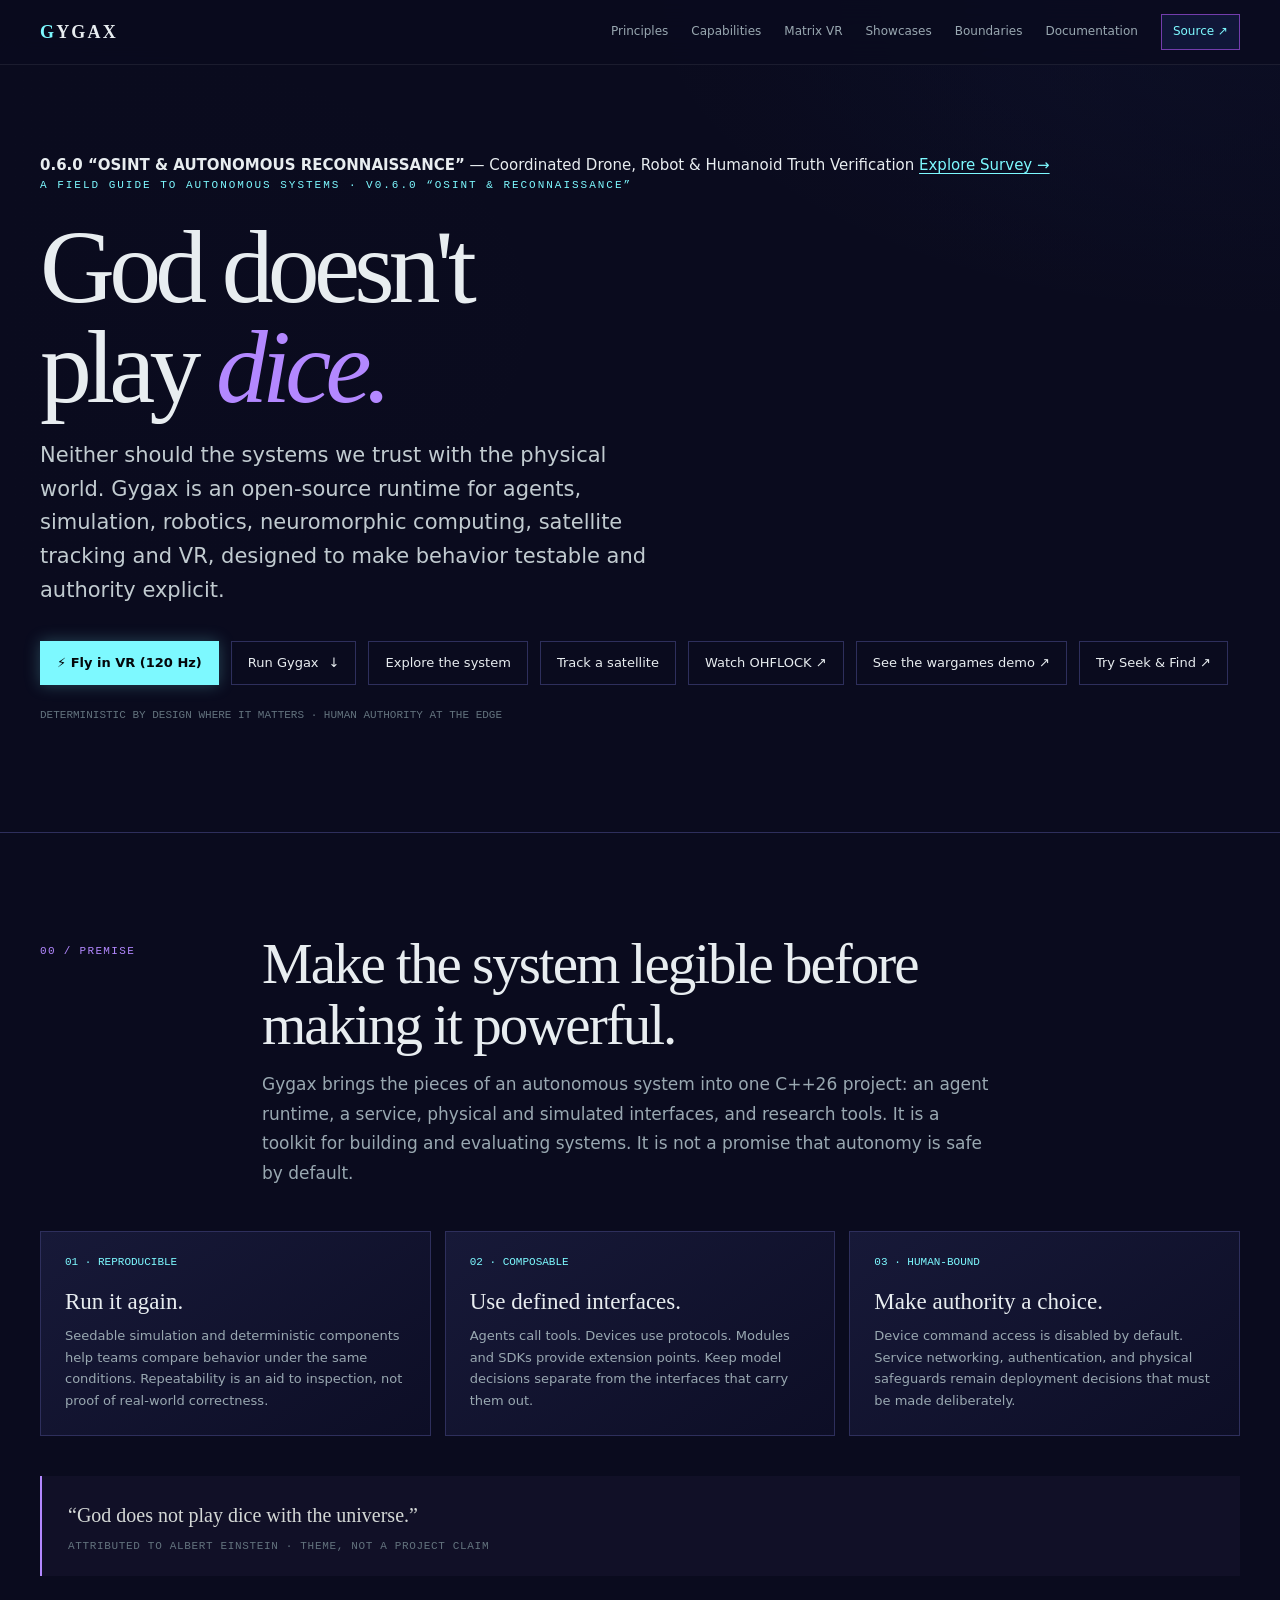
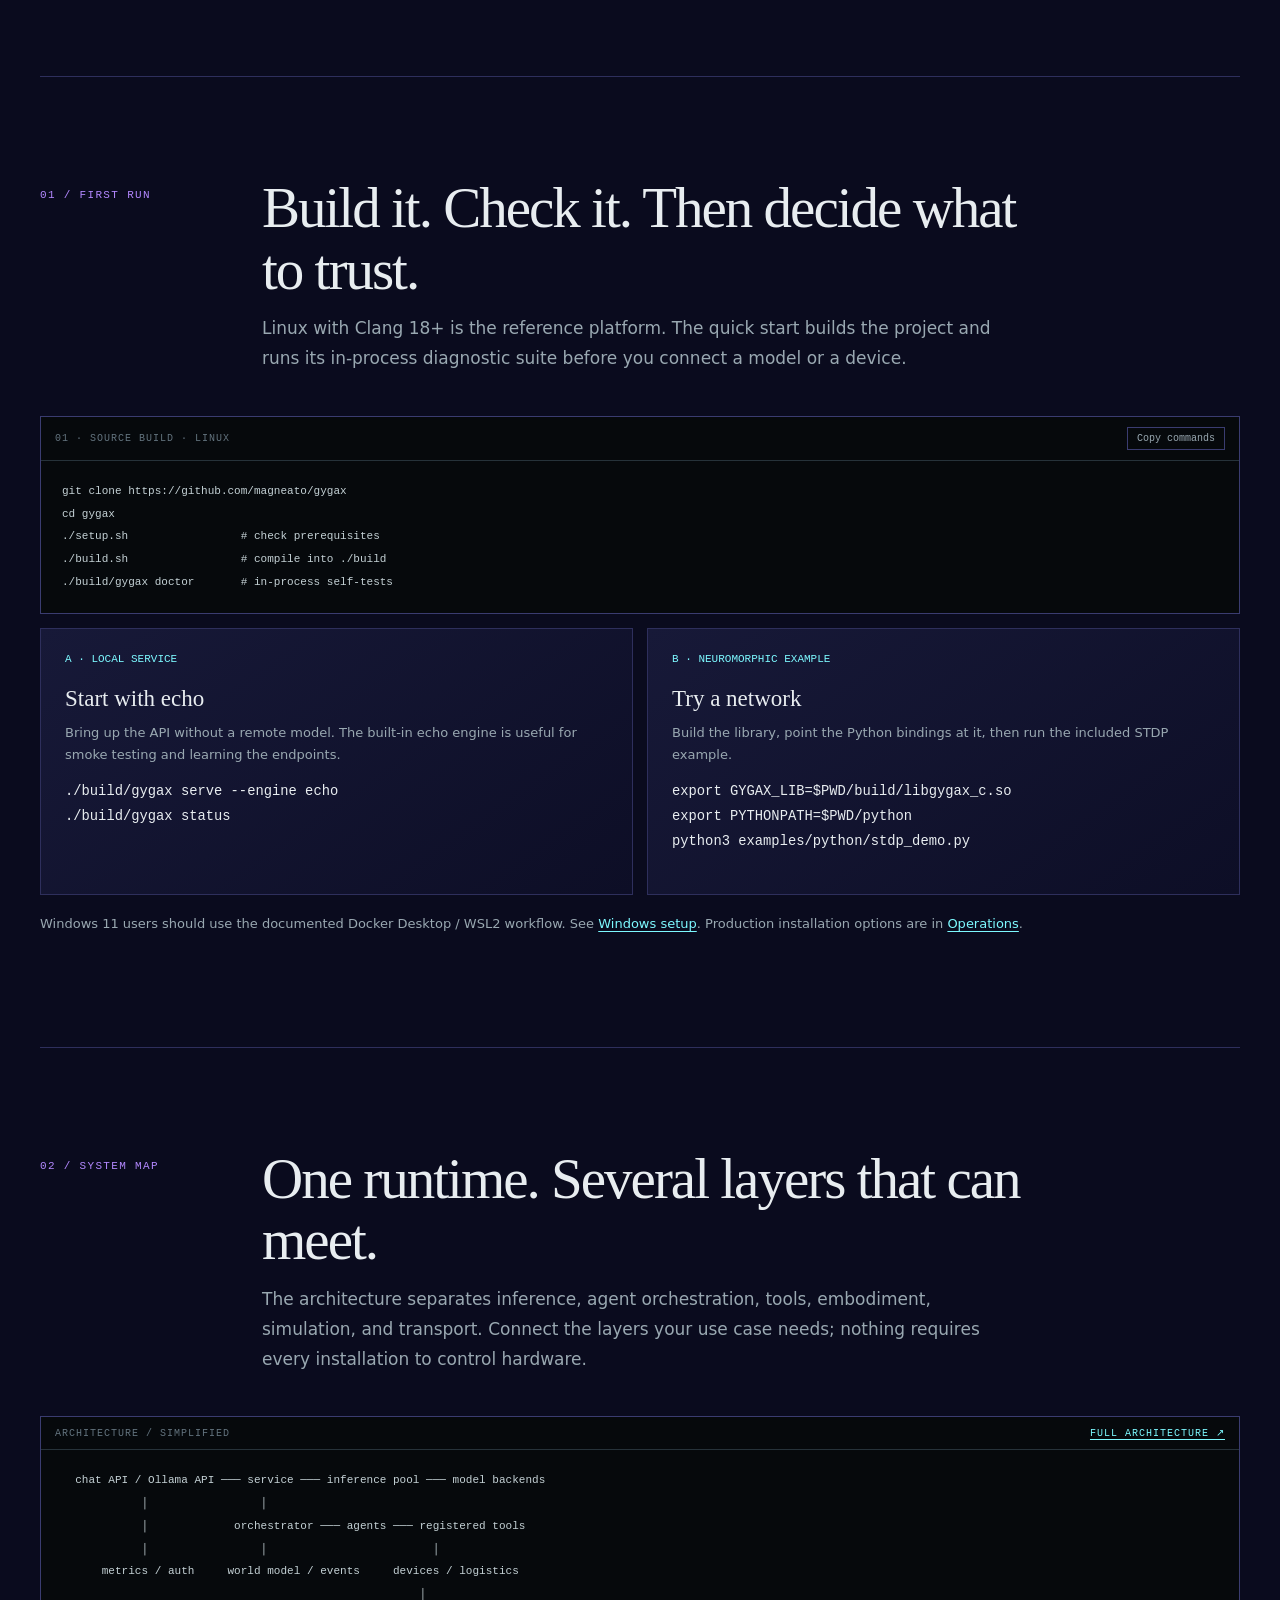
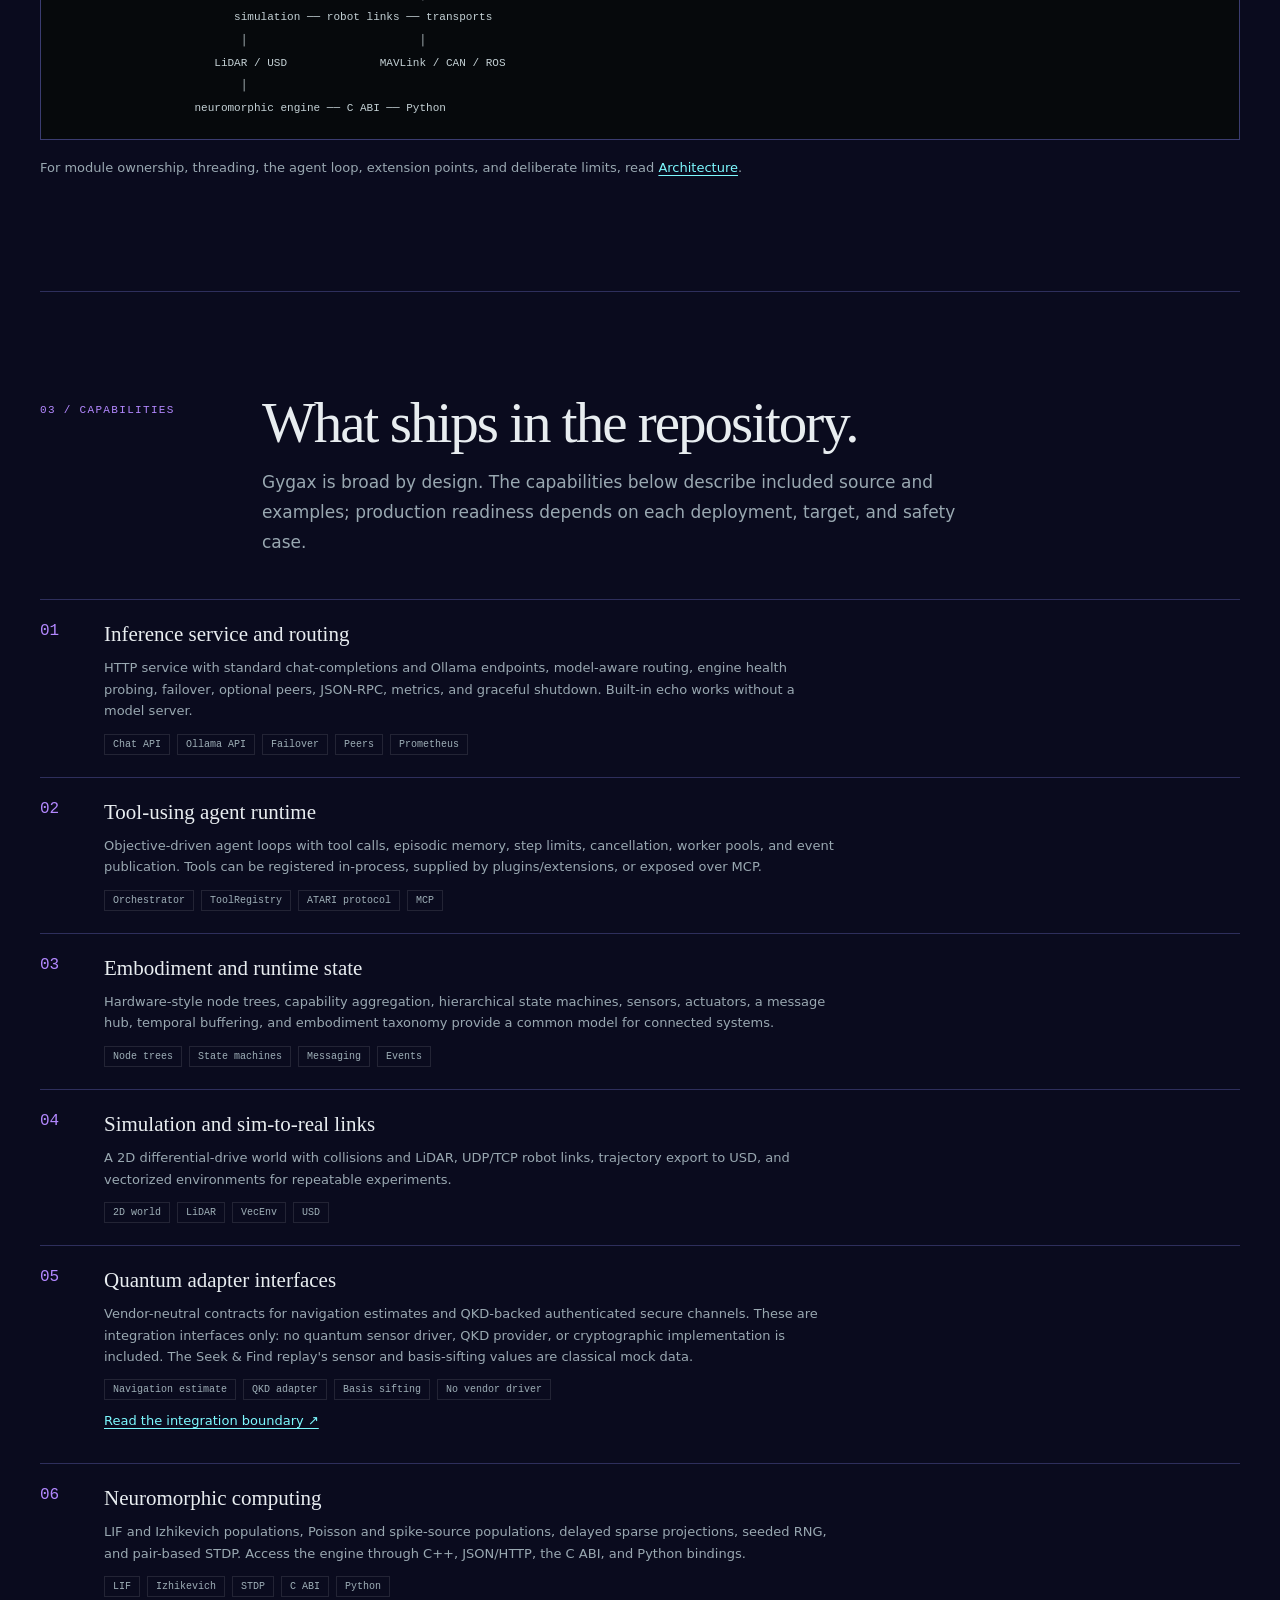
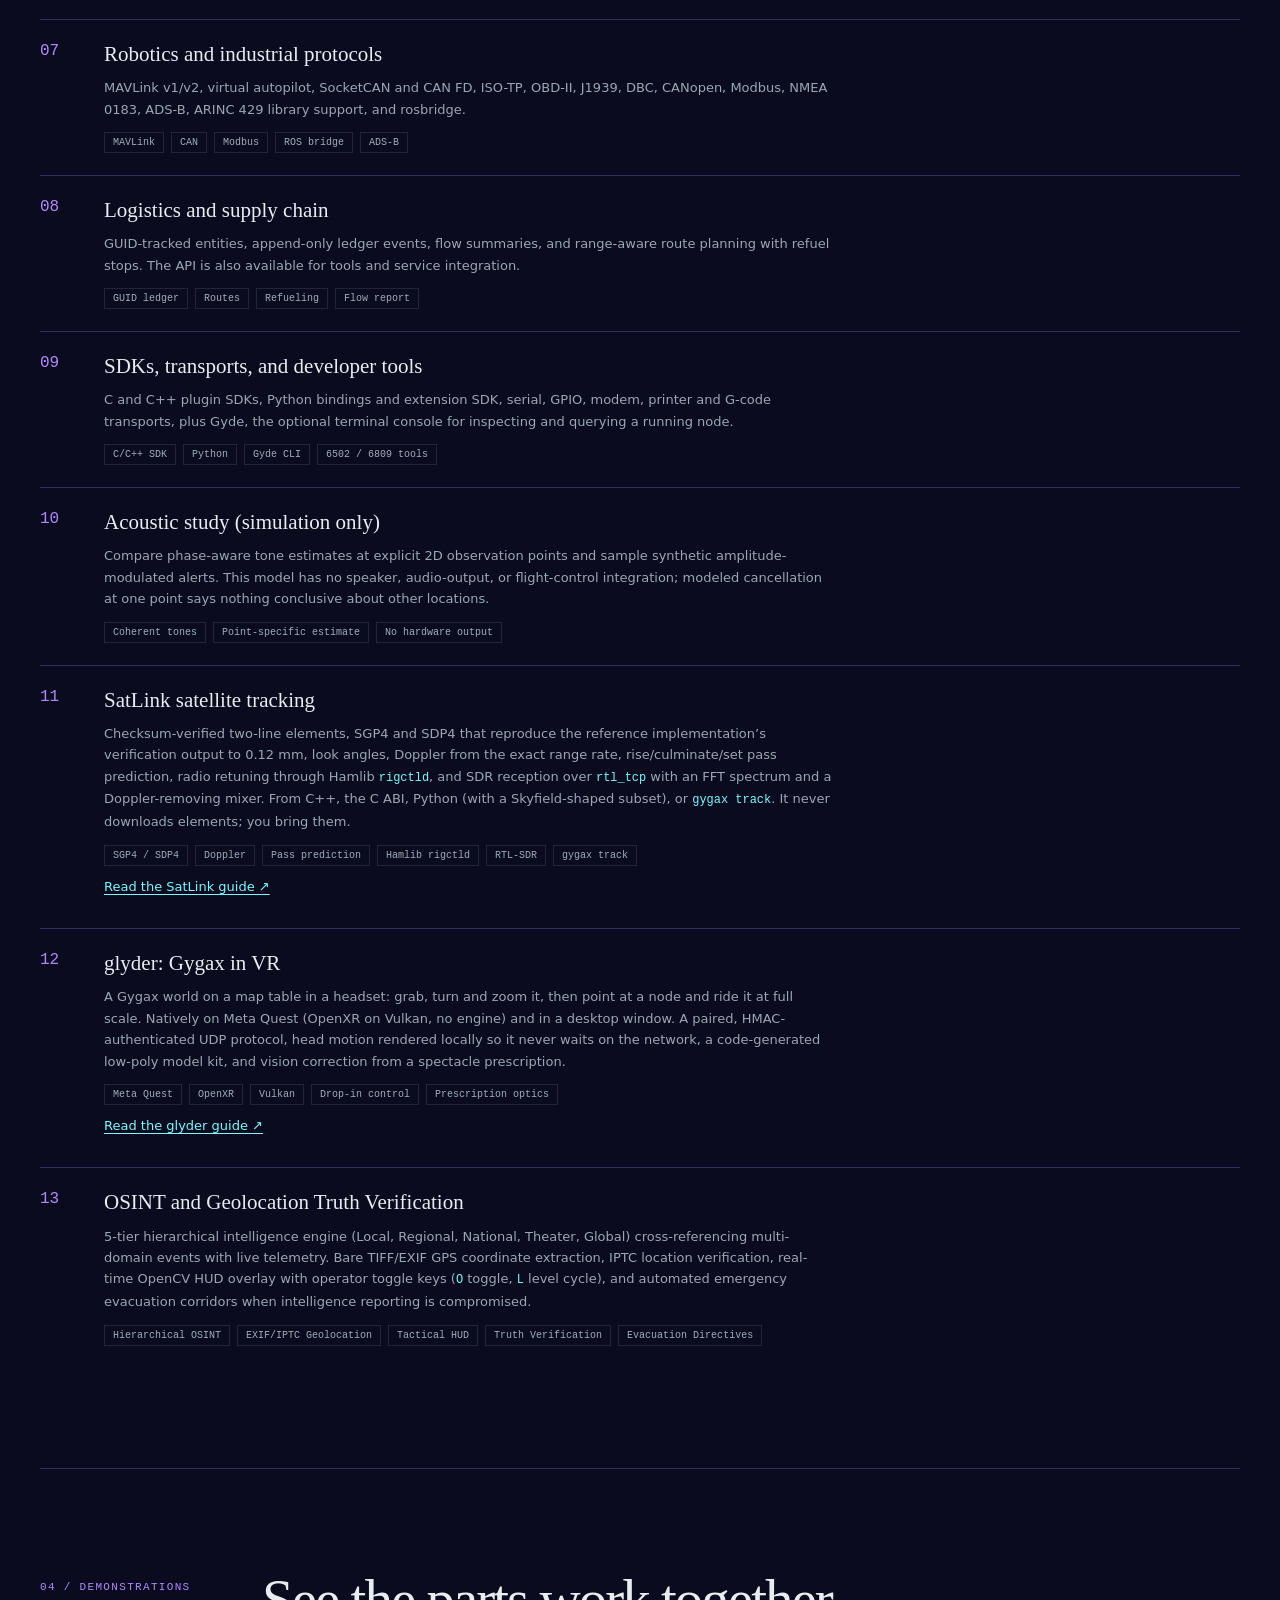
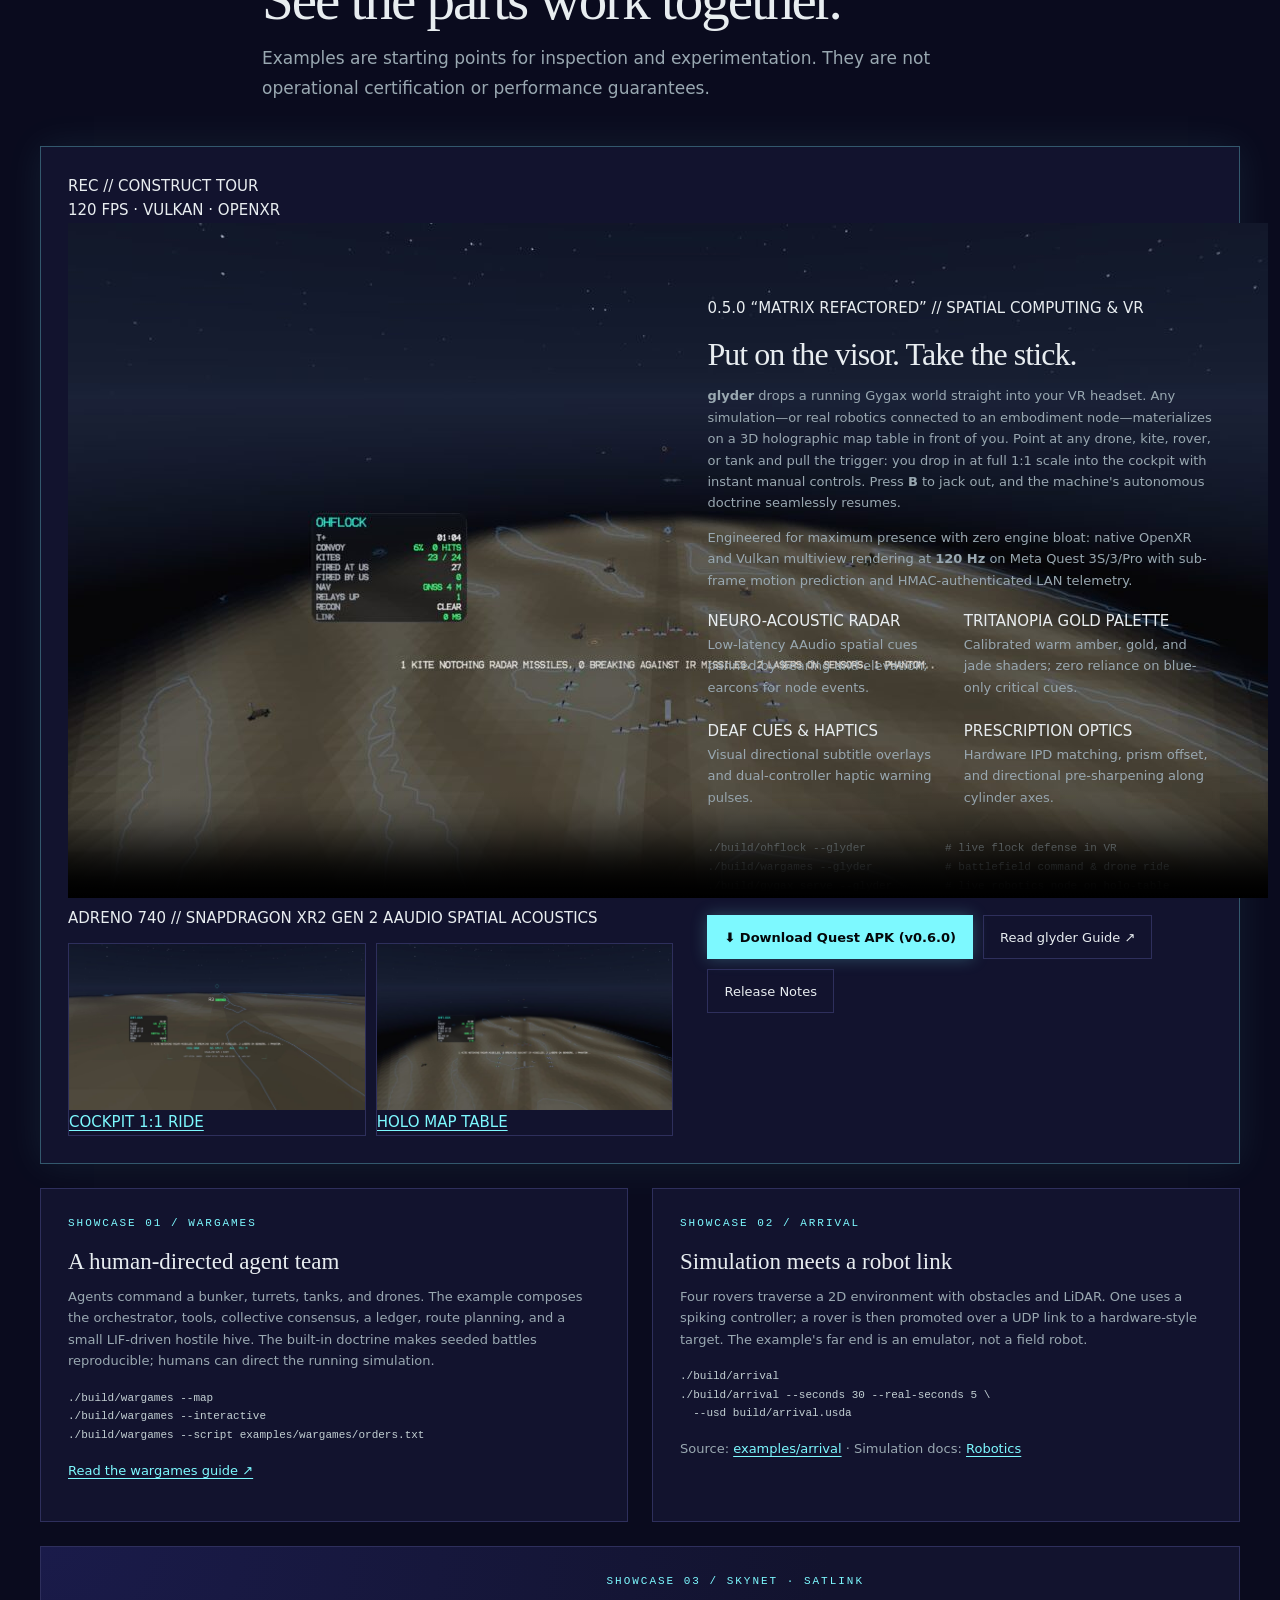
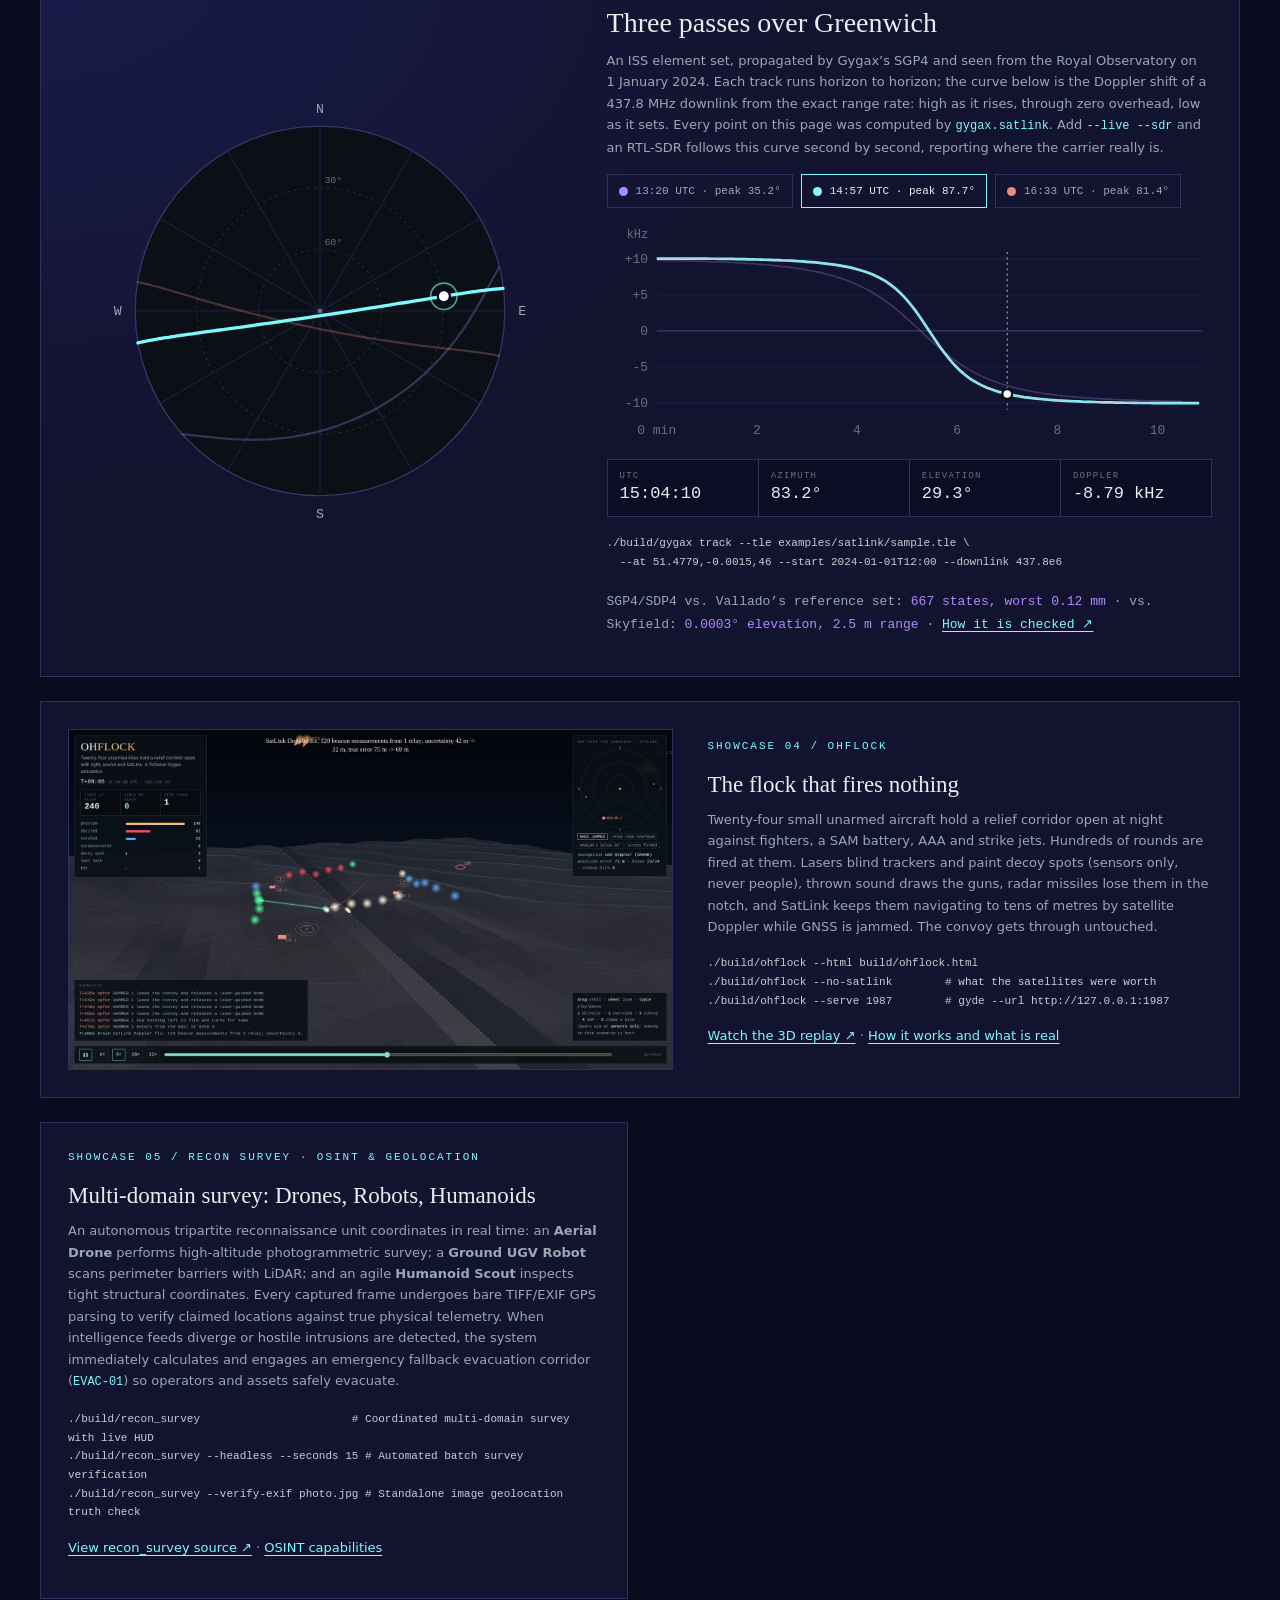
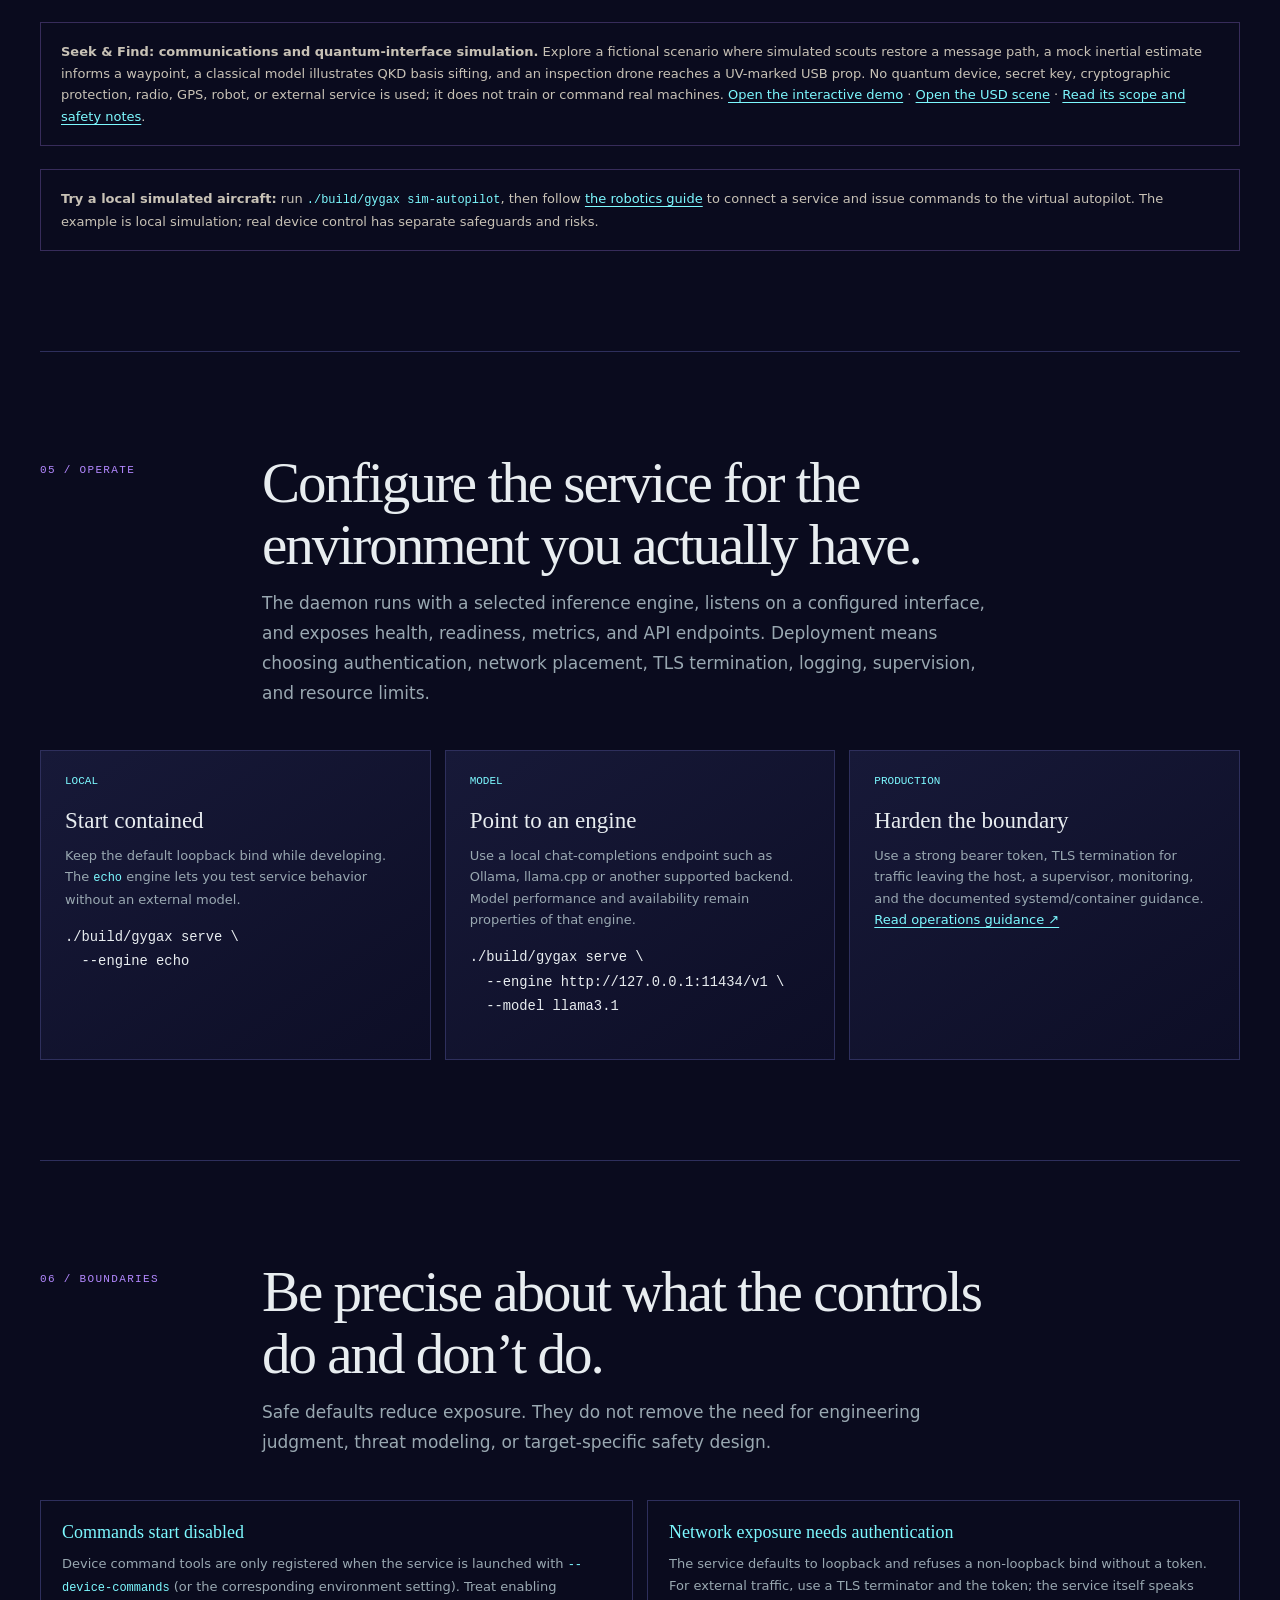
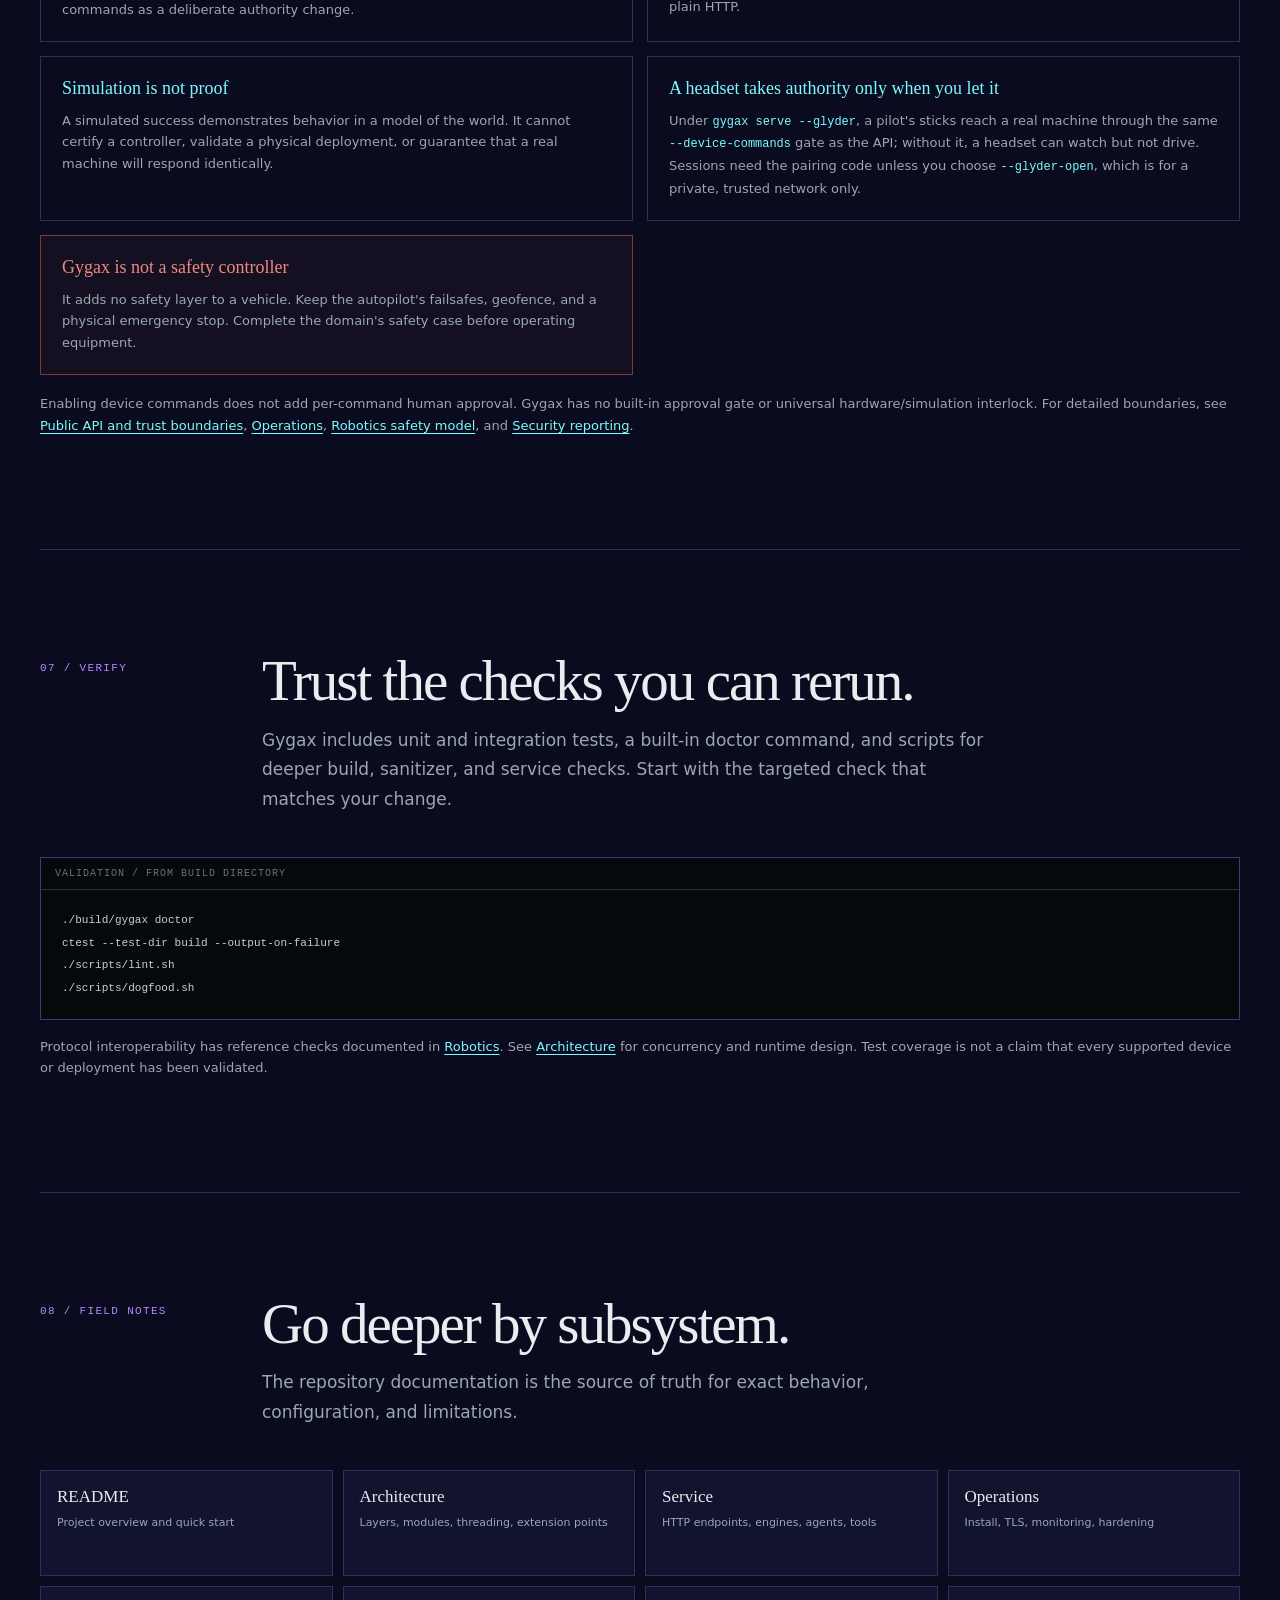
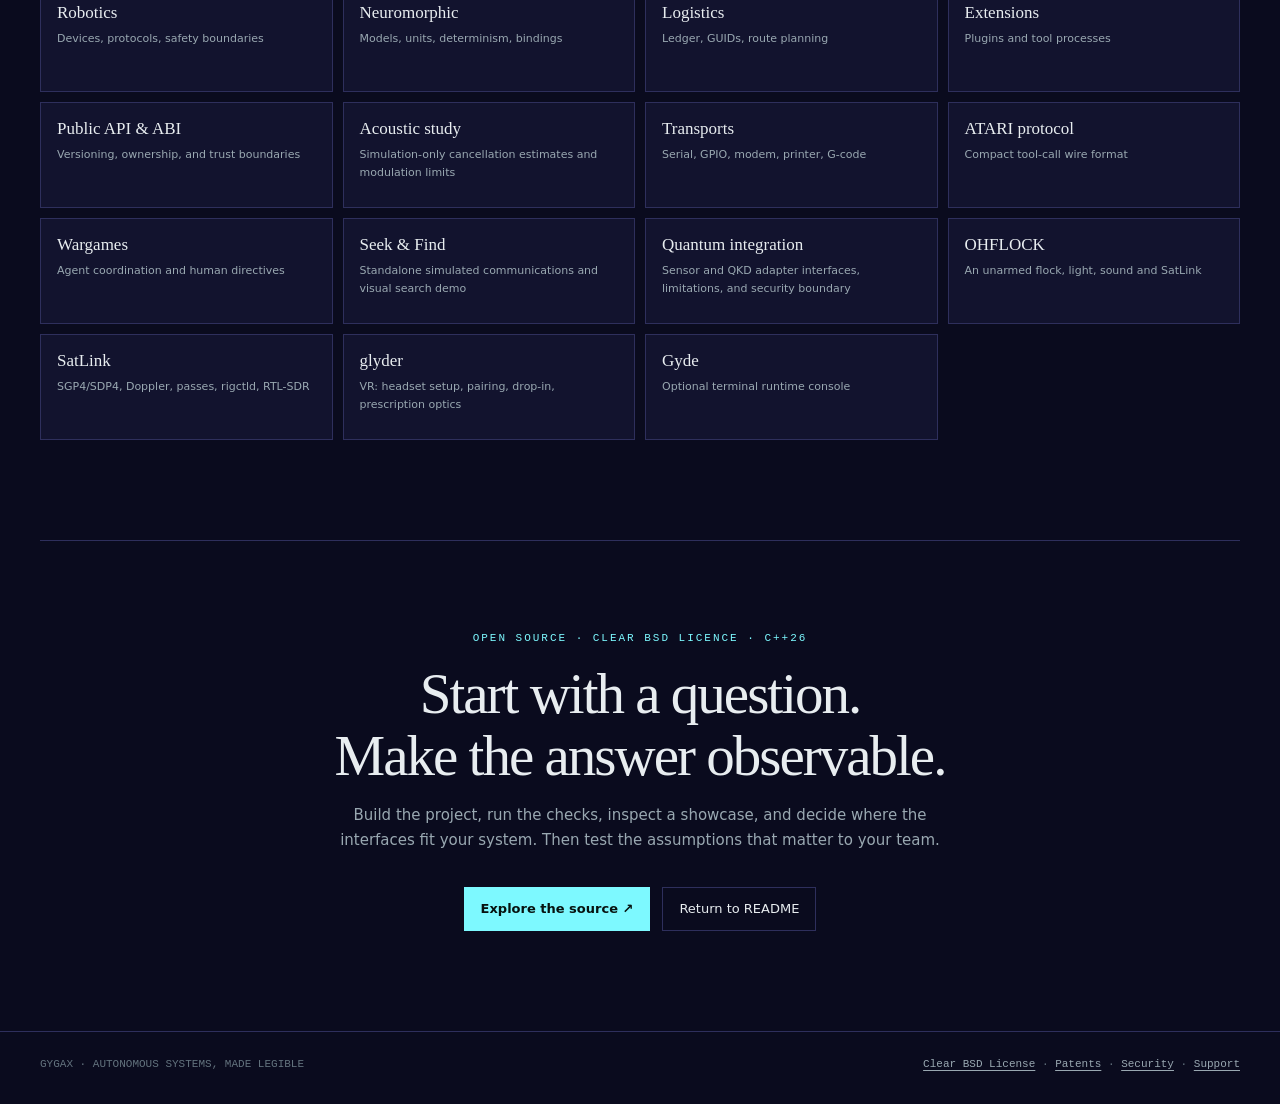
==== commit 5e6c458a: "Release v0.6.0: OSINT & Geolocation module, multi-domain recon survey (Drones/Robots/Humanoids) and " ====
--- a/index.html
+++ b/index.html
@@ -266,8 +266,8 @@
   <div class="hero" id="top">
     <canvas id="field" aria-hidden="true"></canvas>
     <div class="hero-inner">
-      <div class="hero-matrix-badge"><span class="rec-pulse"></span> <b>0.5.0 “MATRIX REFACTORED”</b> &mdash; Spatial Computing in VR with 120Hz OpenXR on Meta Quest 3S &amp; PC <a href="#glyder">Tour The Construct &rarr;</a></div>
-      <div class="eyebrow">A field guide to autonomous systems · v0.5.0 “Matrix Refactored”</div>
+      <div class="hero-matrix-badge"><span class="rec-pulse"></span> <b>0.6.0 “OSINT &amp; AUTONOMOUS RECONNAISSANCE”</b> &mdash; Coordinated Drone, Robot &amp; Humanoid Truth Verification <a href="#recon">Explore Survey &rarr;</a></div>
+      <div class="eyebrow">A field guide to autonomous systems · v0.6.0 “OSINT &amp; Reconnaissance”</div>
       <h1>God doesn't<br>play <em>dice.</em></h1>
       <p class="hero-sub">Neither should the systems we trust with the physical world. Gygax is an open-source runtime for agents, simulation, robotics, neuromorphic computing, satellite tracking and VR, designed to make behavior testable and authority explicit.</p>
       <div class="hero-actions">
@@ -376,6 +376,7 @@
         <article class="capability"><div class="cap-icon">10</div><div><h3>Acoustic study (simulation only)</h3><p>Compare phase-aware tone estimates at explicit 2D observation points and sample synthetic amplitude-modulated alerts. This model has no speaker, audio-output, or flight-control integration; modeled cancellation at one point says nothing conclusive about other locations.</p><div class="tag-list"><span class="tag">Coherent tones</span><span class="tag">Point-specific estimate</span><span class="tag">No hardware output</span></div></div></article>
         <article class="capability"><div class="cap-icon">11</div><div><h3>SatLink satellite tracking</h3><p>Checksum-verified two-line elements, SGP4 and SDP4 that reproduce the reference implementation&rsquo;s verification output to 0.12&nbsp;mm, look angles, Doppler from the exact range rate, rise/culminate/set pass prediction, radio retuning through Hamlib <code>rigctld</code>, and SDR reception over <code>rtl_tcp</code> with an FFT spectrum and a Doppler-removing mixer. From C++, the C ABI, Python (with a Skyfield-shaped subset), or <code>gygax track</code>. It never downloads elements; you bring them.</p><div class="tag-list"><span class="tag">SGP4 / SDP4</span><span class="tag">Doppler</span><span class="tag">Pass prediction</span><span class="tag">Hamlib rigctld</span><span class="tag">RTL-SDR</span><span class="tag">gygax track</span></div><p style="margin-top:10px"><a href="https://github.com/magneato/gygax/blob/main/docs/SATLINK.md">Read the SatLink guide ↗</a></p></div></article>
         <article class="capability"><div class="cap-icon">12</div><div><h3>glyder: Gygax in VR</h3><p>A Gygax world on a map table in a headset: grab, turn and zoom it, then point at a node and ride it at full scale. Natively on Meta Quest (OpenXR on Vulkan, no engine) and in a desktop window. A paired, HMAC-authenticated UDP protocol, head motion rendered locally so it never waits on the network, a code-generated low-poly model kit, and vision correction from a spectacle prescription.</p><div class="tag-list"><span class="tag">Meta Quest</span><span class="tag">OpenXR</span><span class="tag">Vulkan</span><span class="tag">Drop-in control</span><span class="tag">Prescription optics</span></div><p style="margin-top:10px"><a href="https://github.com/magneato/gygax/blob/main/docs/GLYDER.md">Read the glyder guide ↗</a></p></div></article>
+        <article class="capability"><div class="cap-icon">13</div><div><h3>OSINT and Geolocation Truth Verification</h3><p>5-tier hierarchical intelligence engine (Local, Regional, National, Theater, Global) cross-referencing multi-domain events with live telemetry. Bare TIFF/EXIF GPS coordinate extraction, IPTC location verification, real-time OpenCV HUD overlay with operator toggle keys (<code>O</code> toggle, <code>L</code> level cycle), and automated emergency evacuation corridors when intelligence reporting is compromised.</p><div class="tag-list"><span class="tag">Hierarchical OSINT</span><span class="tag">EXIF/IPTC Geolocation</span><span class="tag">Tactical HUD</span><span class="tag">Truth Verification</span><span class="tag">Evacuation Directives</span></div></div></article>
       </div>
     </section>
 
@@ -439,7 +440,7 @@
 ./build/gygax serve --glyder        # live robotics node on holo-table</pre>
 
             <div class="vr-buttons" style="display:flex; flex-wrap:wrap; gap:10px; margin-top:20px;">
-              <a href="glyder/glyder-0.5.0-quest.apk" class="button primary" style="background:#7df9ff; color:#04070a; border-color:#7df9ff; box-shadow:0 0 16px rgba(125, 249, 255, 0.25);" download>⬇ Download Quest APK (1 MB)</a>
+              <a href="glyder/glyder-0.6.0-quest.apk" class="button primary" style="background:#7df9ff; color:#04070a; border-color:#7df9ff; box-shadow:0 0 16px rgba(125, 249, 255, 0.25);" download>⬇ Download Quest APK (v0.6.0)</a>
               <a href="https://github.com/magneato/gygax/blob/main/docs/GLYDER.md" class="button">Read glyder Guide ↗</a>
               <a href="https://github.com/magneato/gygax/blob/main/docs/releases/v0.5.0.md" class="button">Release Notes</a>
             </div>
@@ -482,6 +483,15 @@
             <p style="margin-top:15px"><a href="examples/ohflock/ohflock.html">Watch the 3D replay ↗</a> · <a href="https://github.com/magneato/gygax/blob/main/docs/OHFLOCK.md">How it works and what is real</a></p>
           </div>
         </article>
+        <article class="showcase-item" id="recon">
+          <div class="eyebrow">SHOWCASE 05 / RECON SURVEY · OSINT &amp; GEOLOCATION</div>
+          <h3>Multi-domain survey: Drones, Robots, Humanoids</h3>
+          <p>An autonomous tripartite reconnaissance unit coordinates in real time: an <strong>Aerial Drone</strong> performs high-altitude photogrammetric survey; a <strong>Ground UGV Robot</strong> scans perimeter barriers with LiDAR; and an agile <strong>Humanoid Scout</strong> inspects tight structural coordinates. Every captured frame undergoes bare TIFF/EXIF GPS parsing to verify claimed locations against true physical telemetry. When intelligence feeds diverge or hostile intrusions are detected, the system immediately calculates and engages an emergency fallback evacuation corridor (<code>EVAC-01</code>) so operators and assets safely evacuate.</p>
+          <pre>./build/recon_survey                       # Coordinated multi-domain survey with live HUD
+./build/recon_survey --headless --seconds 15 # Automated batch survey verification
+./build/recon_survey --verify-exif photo.jpg # Standalone image geolocation truth check</pre>
+          <p style="margin-top:15px"><a href="https://github.com/magneato/gygax/blob/main/examples/recon_survey/main.cpp">View recon_survey source ↗</a> · <a href="#capabilities">OSINT capabilities</a></p>
+        </article>
       </div>
       <div class="callout">
   <strong>Seek &amp; Find: communications and quantum-interface simulation.</strong>
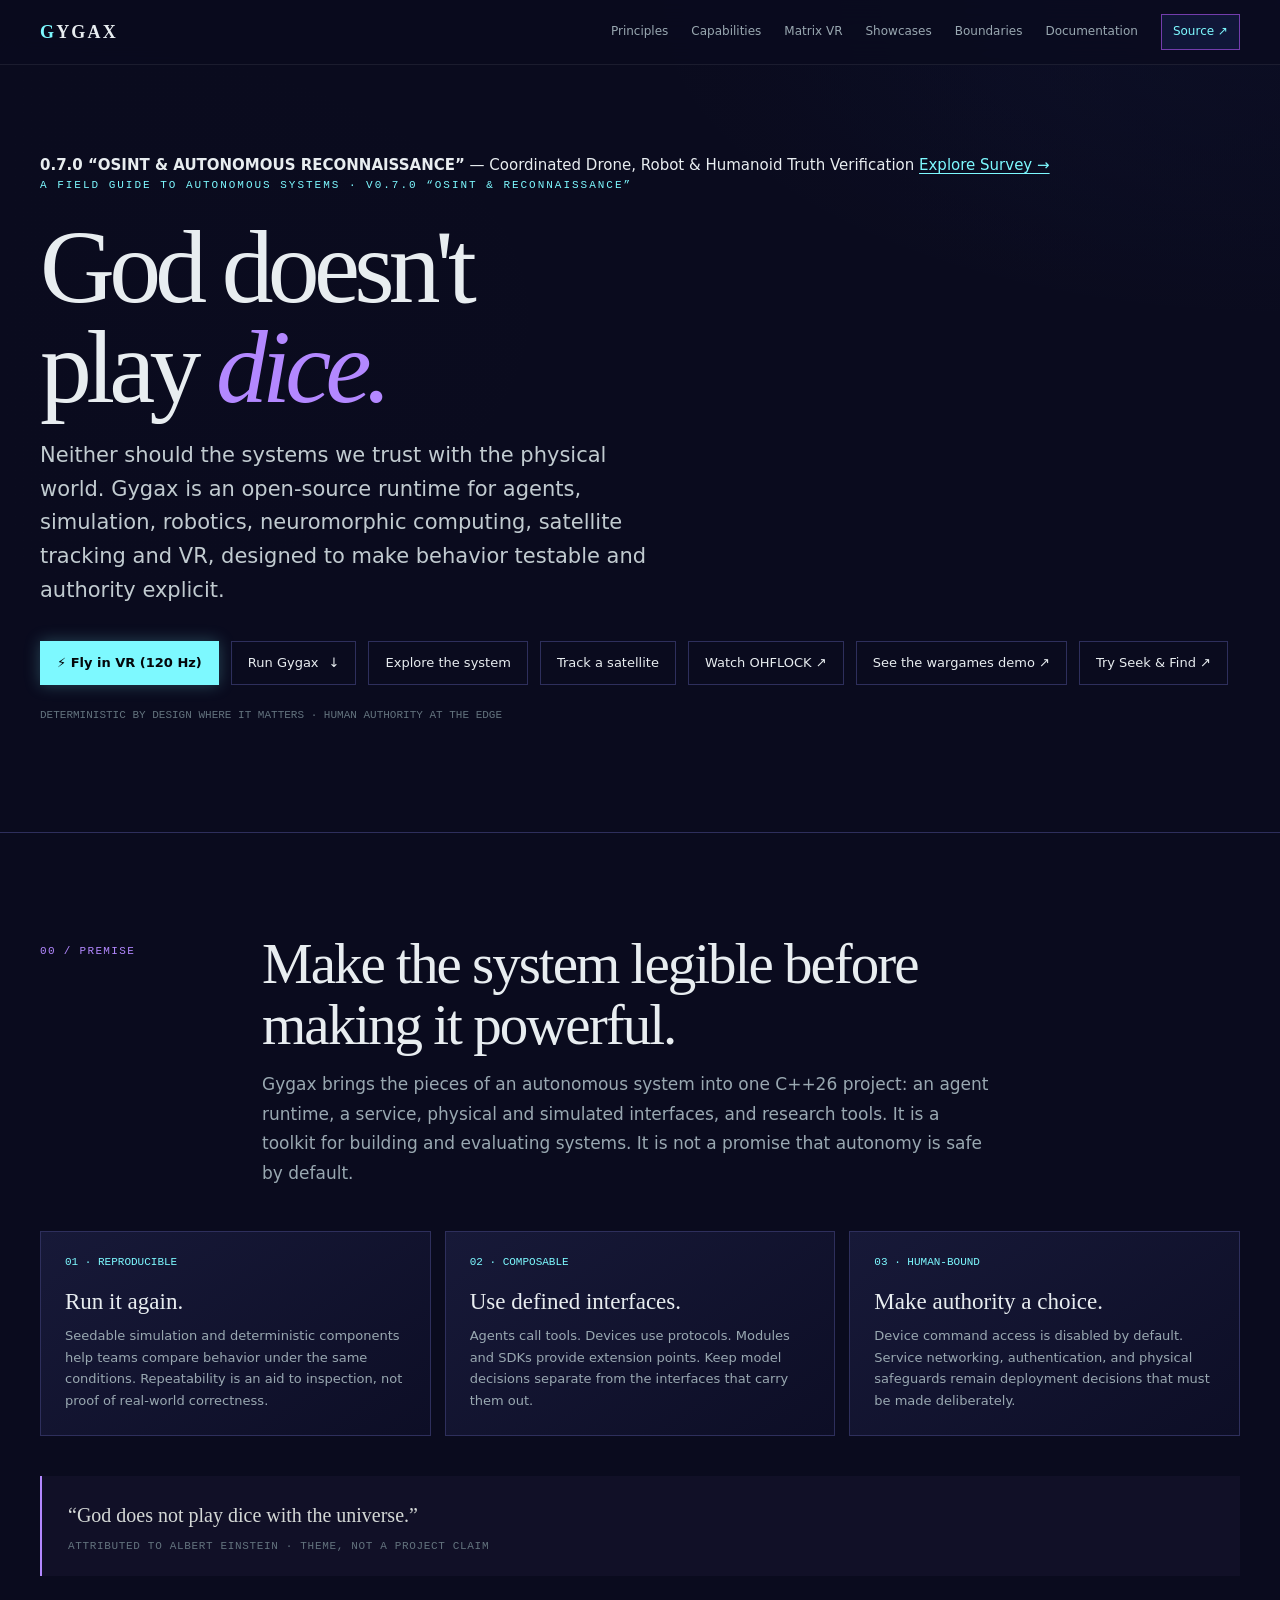
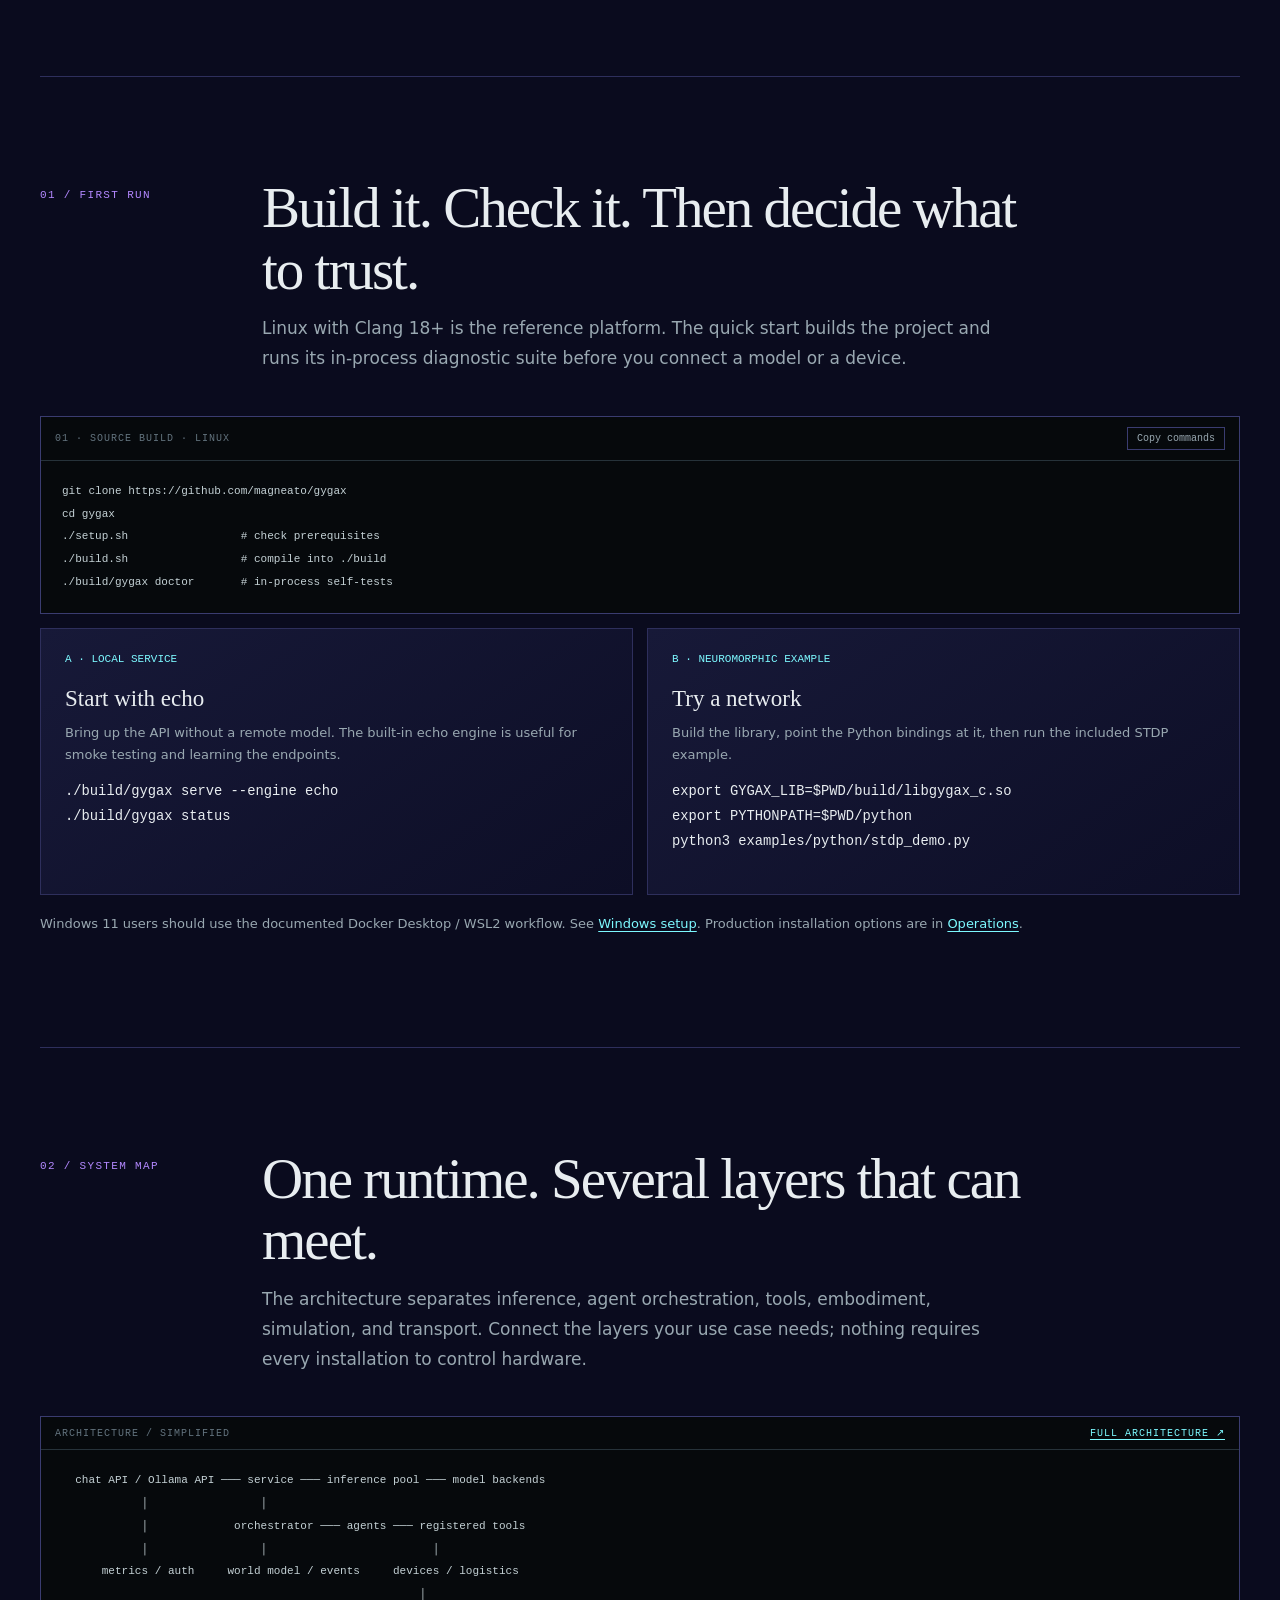
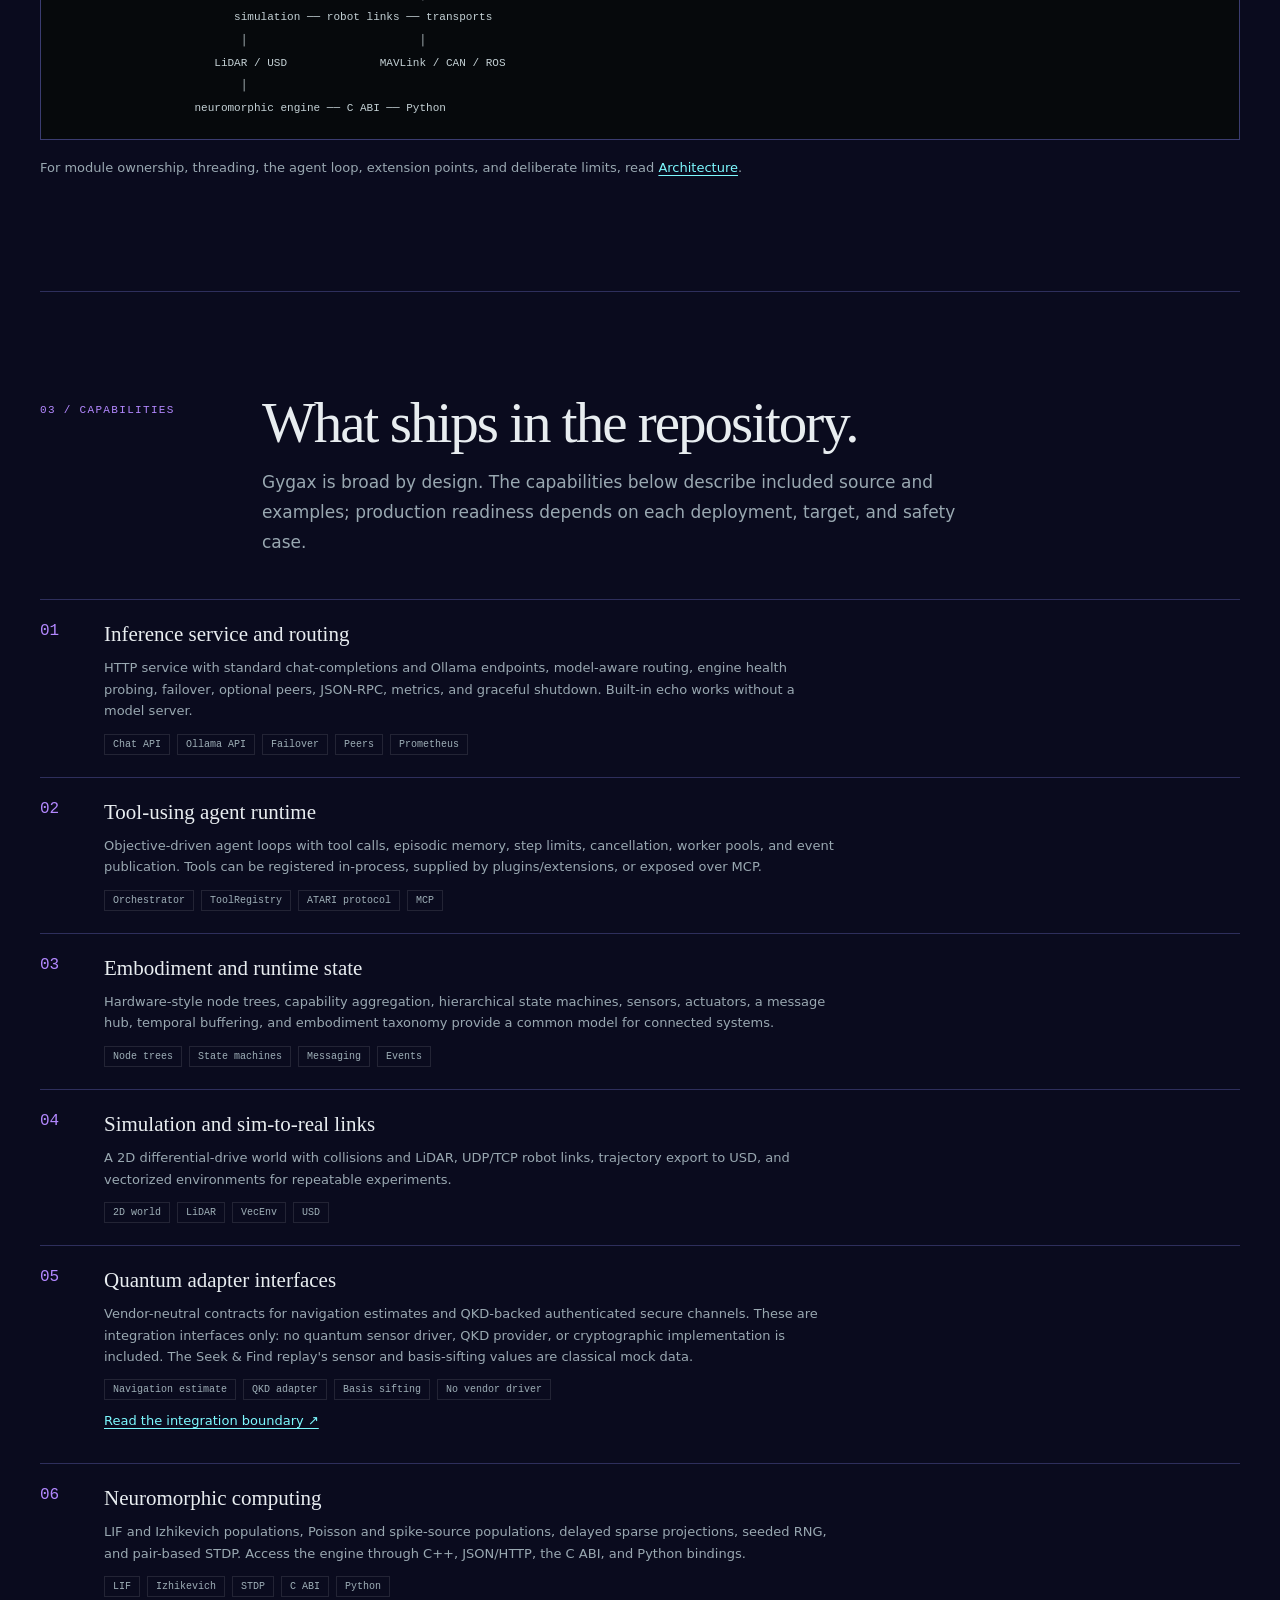
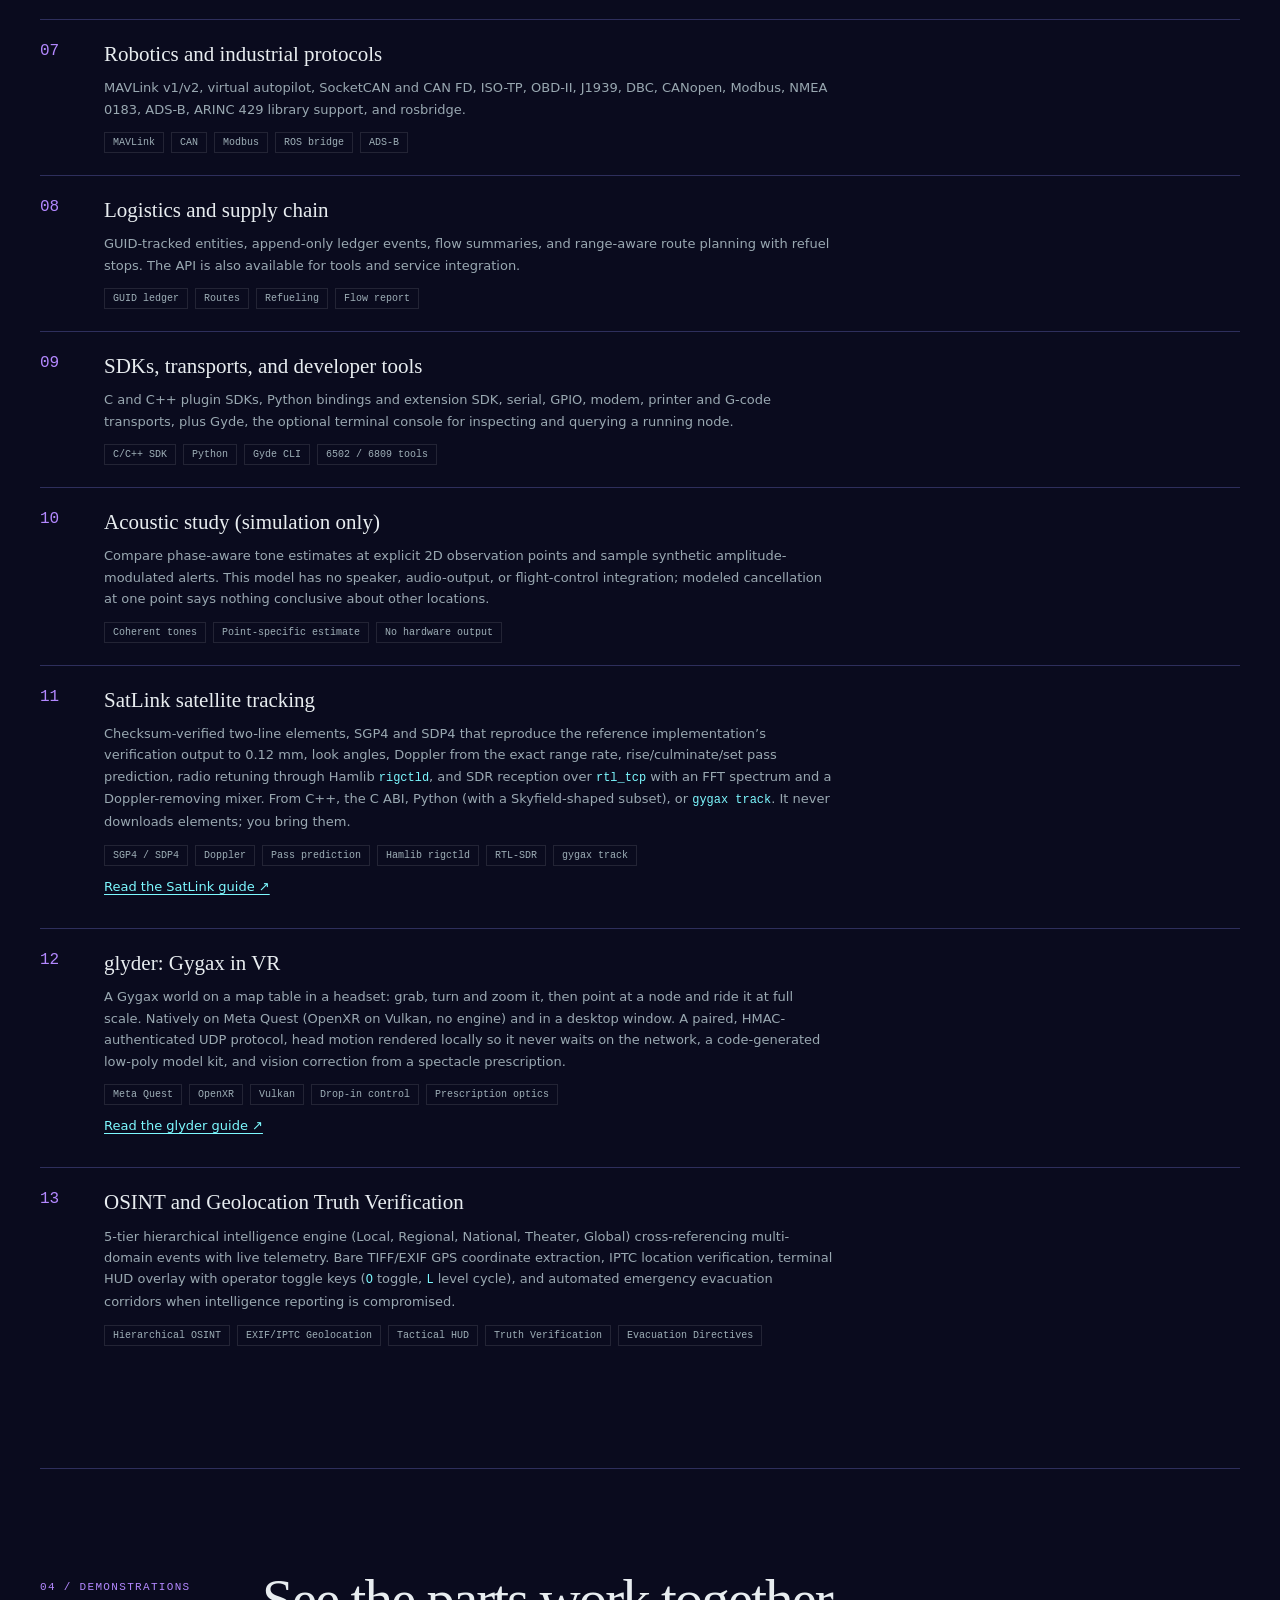
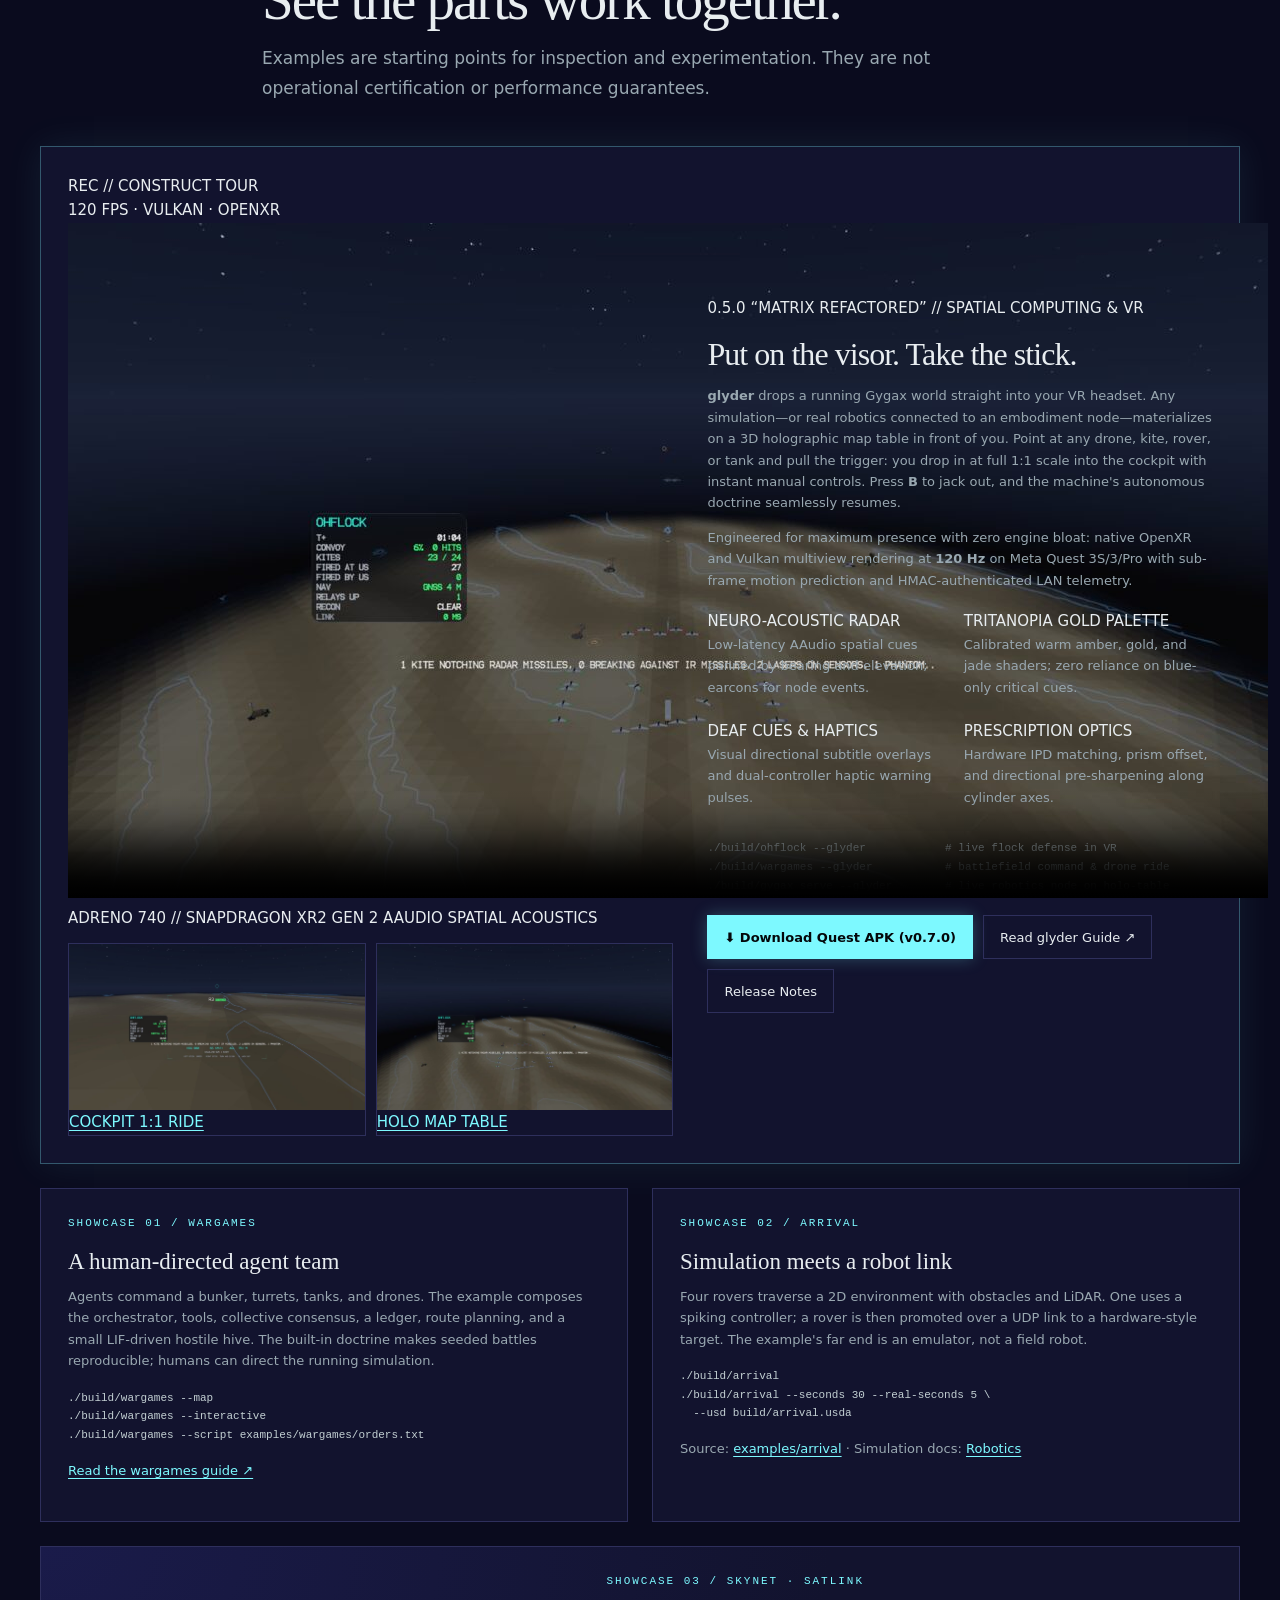
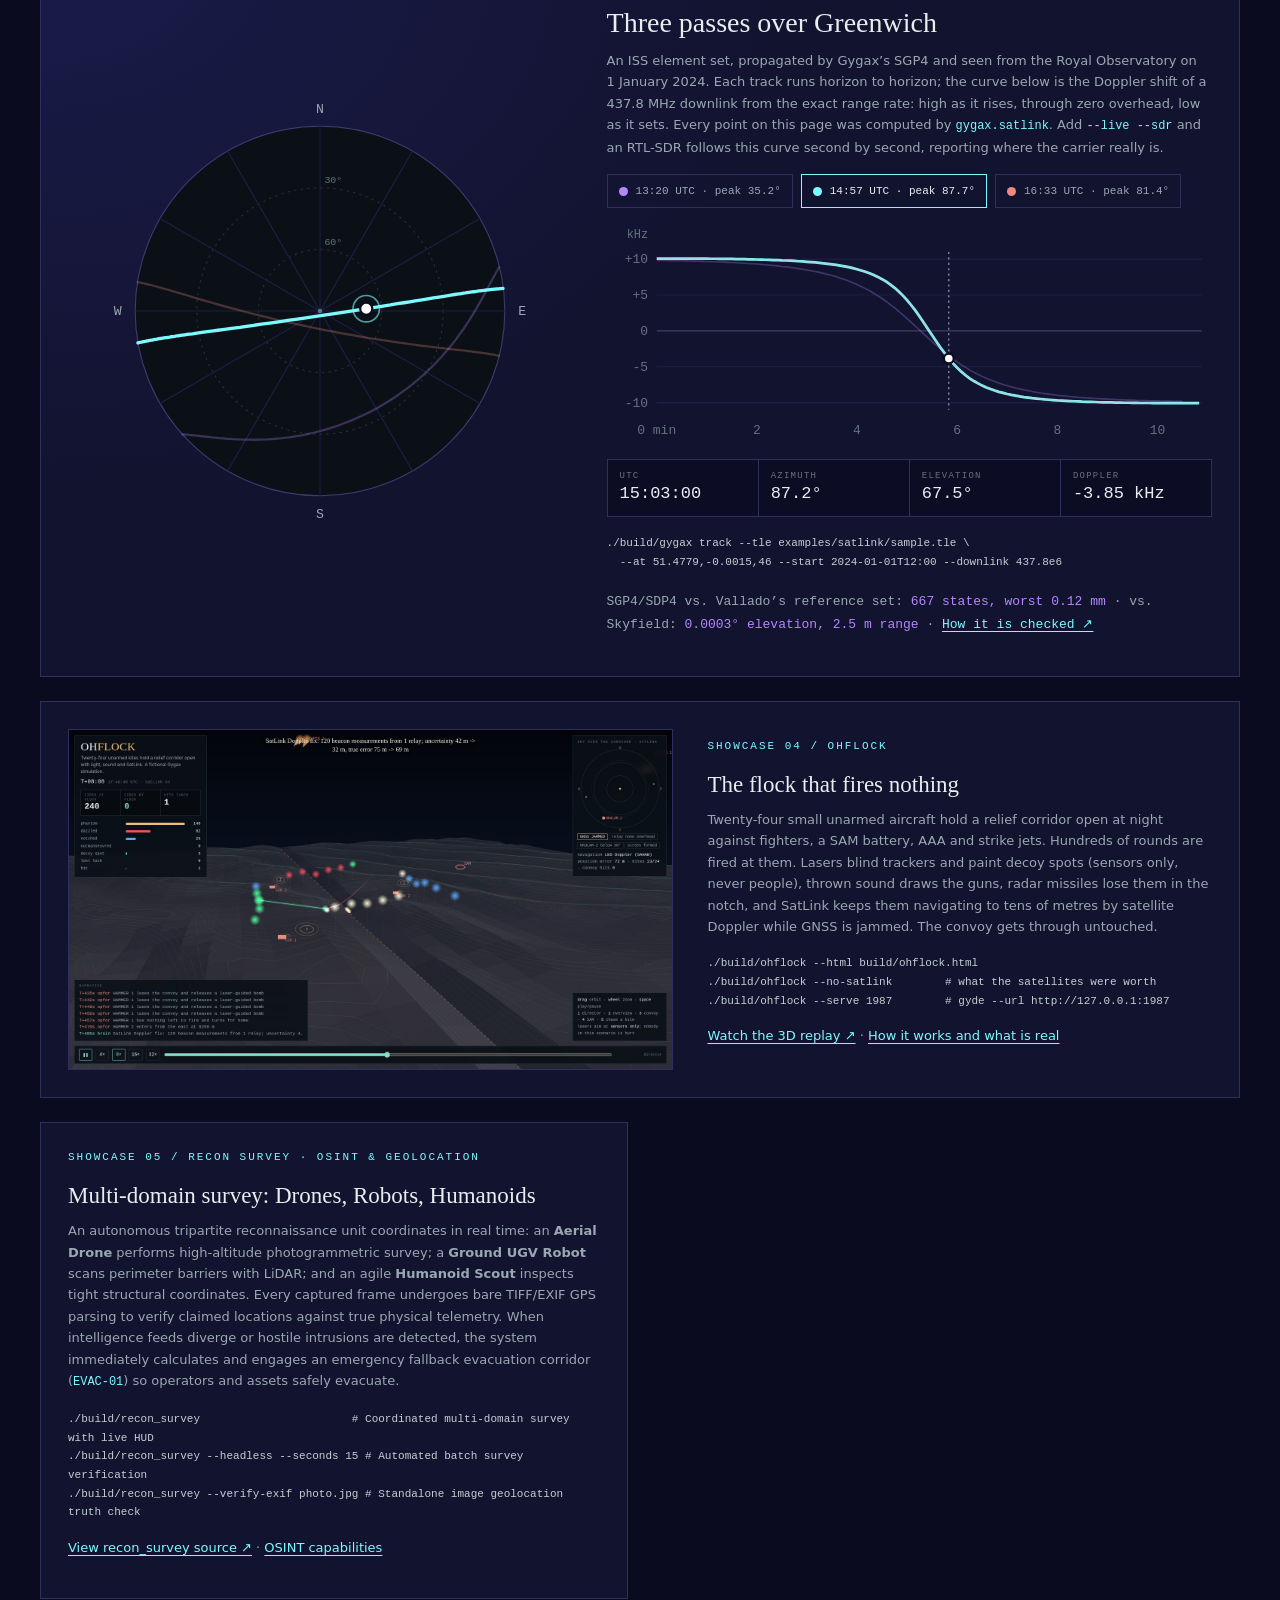
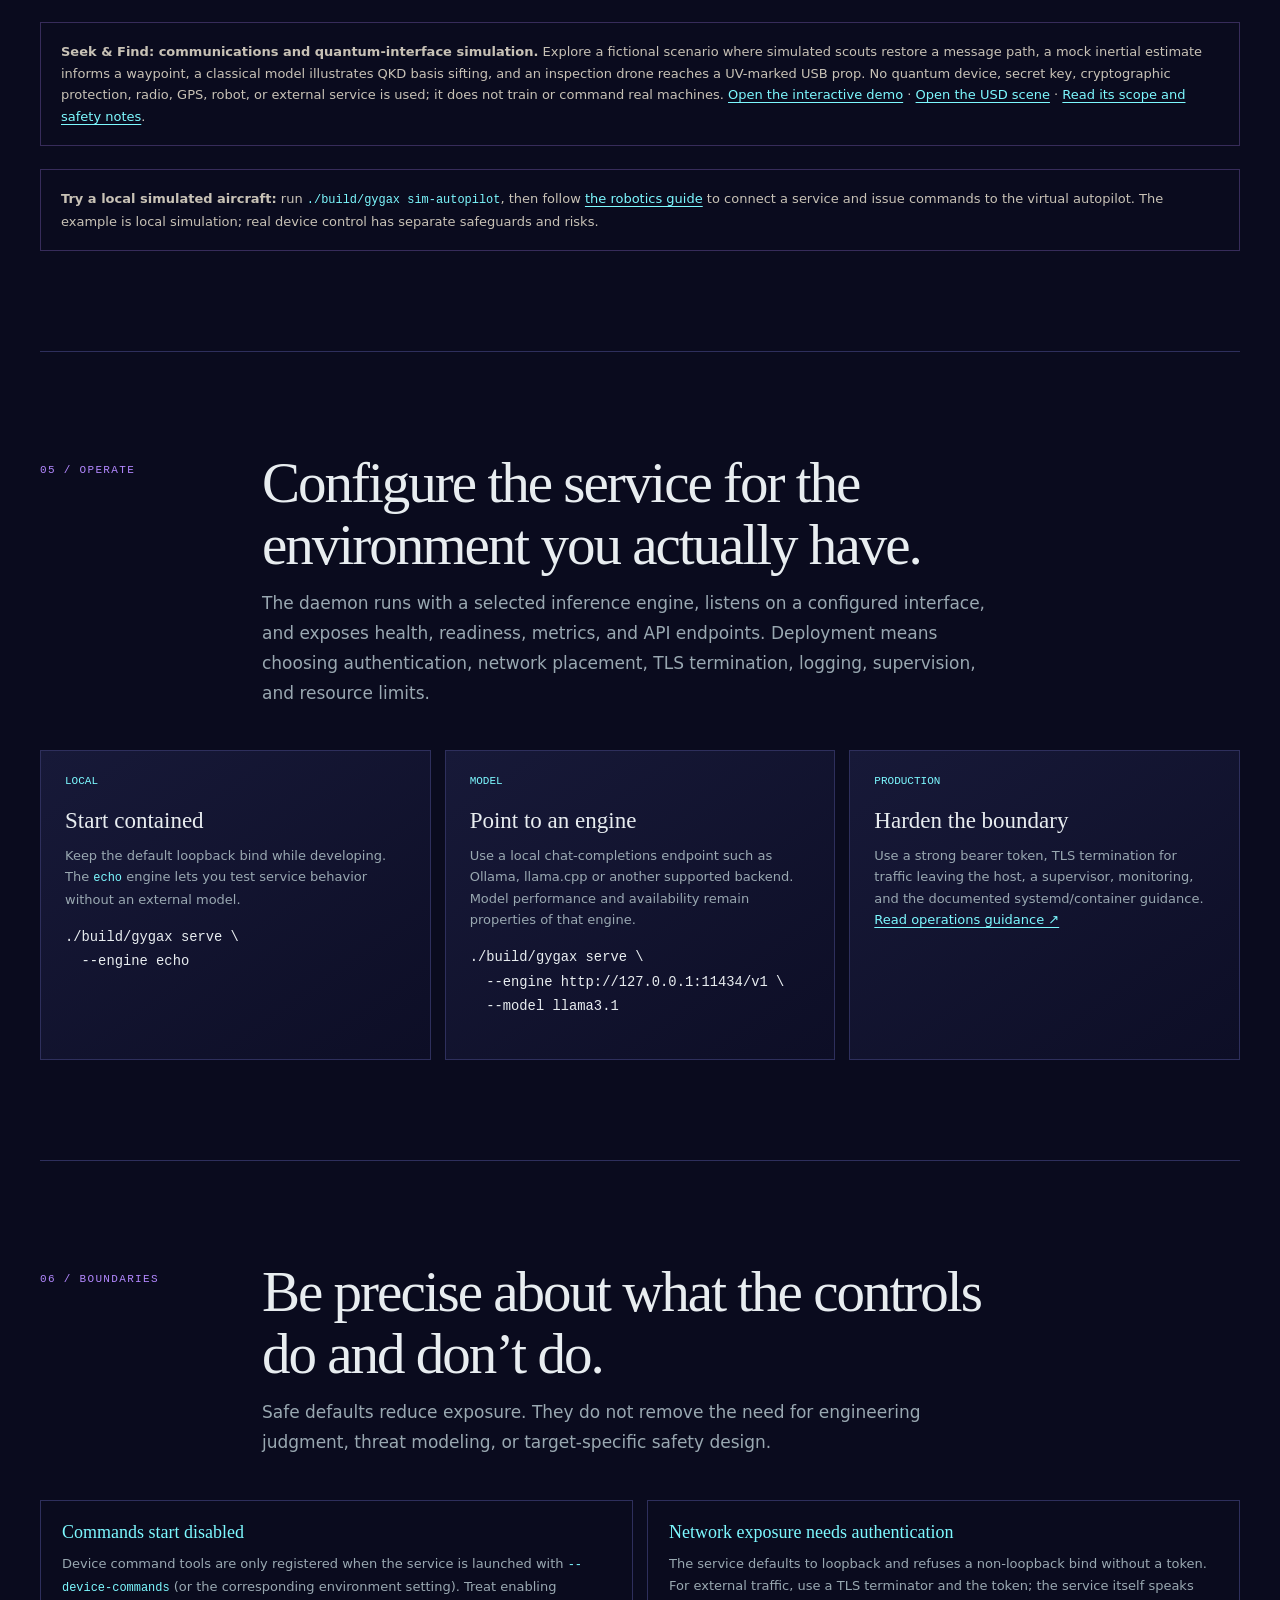
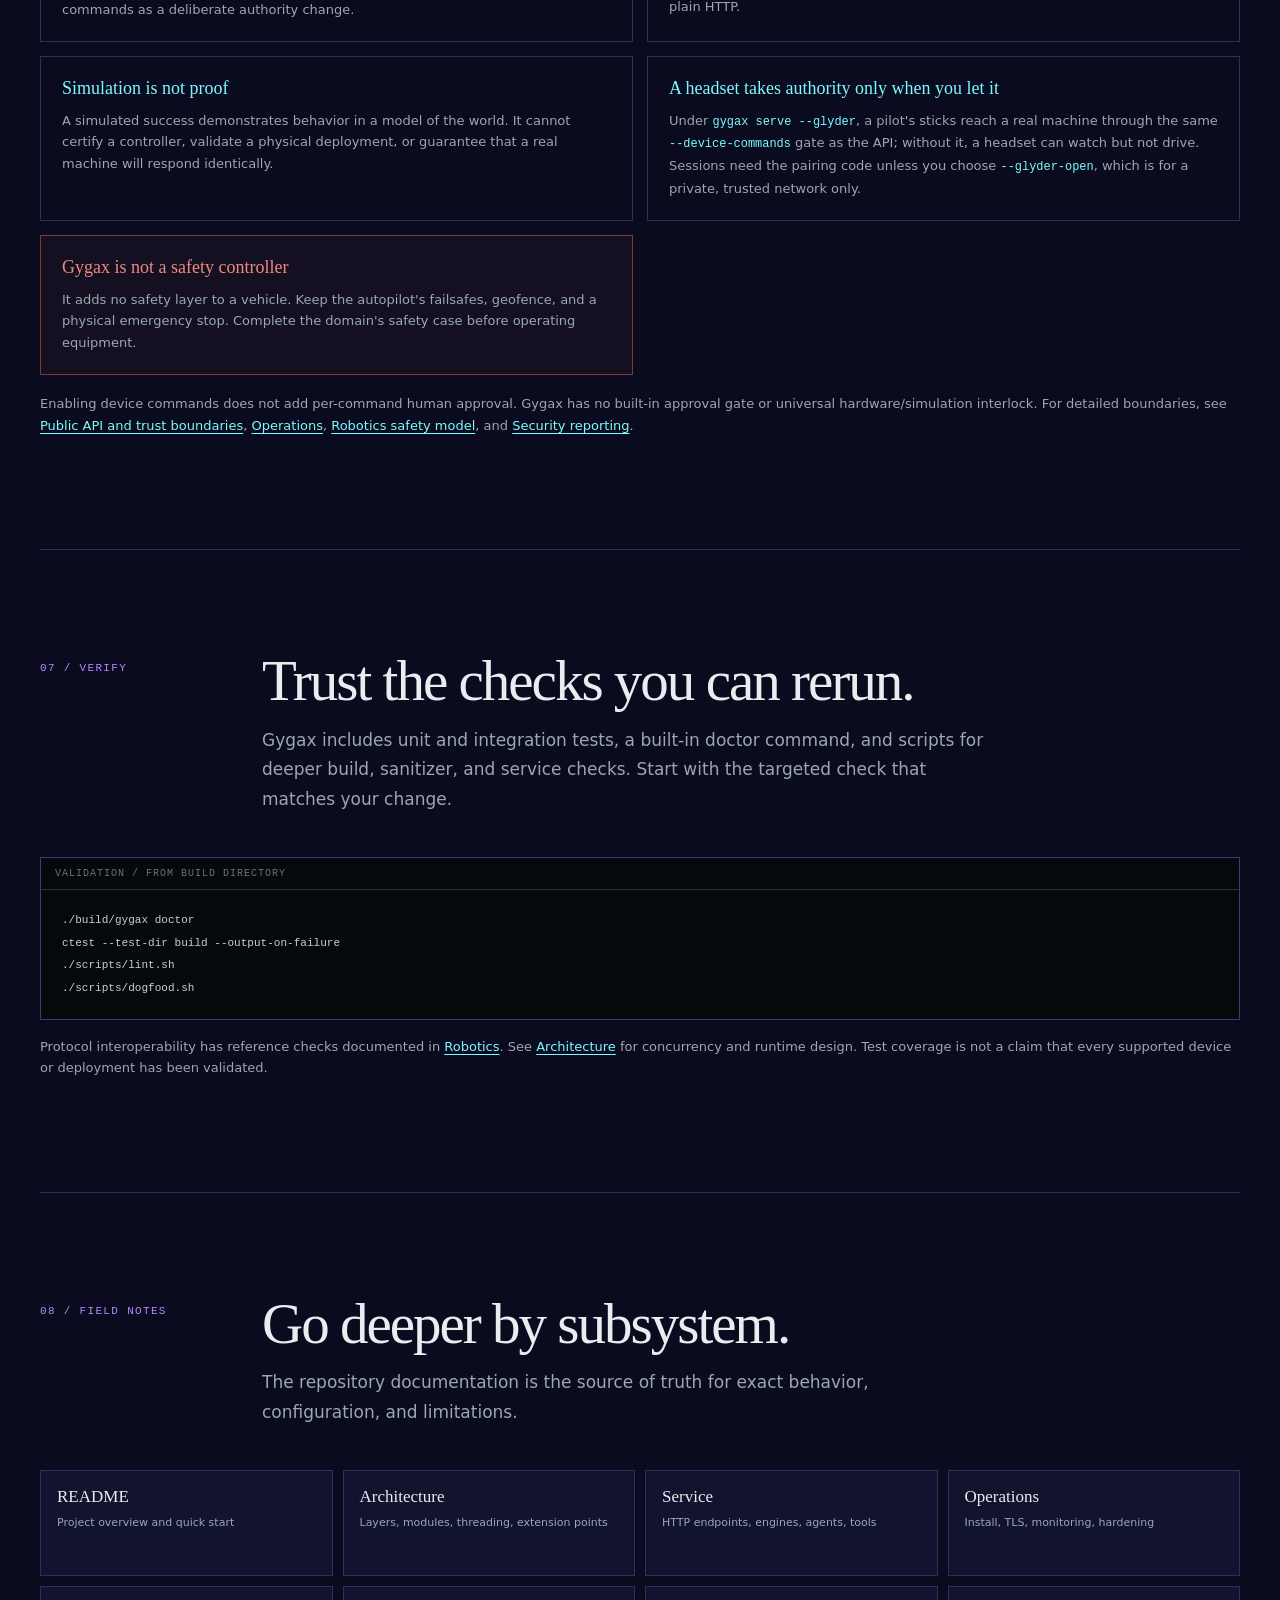
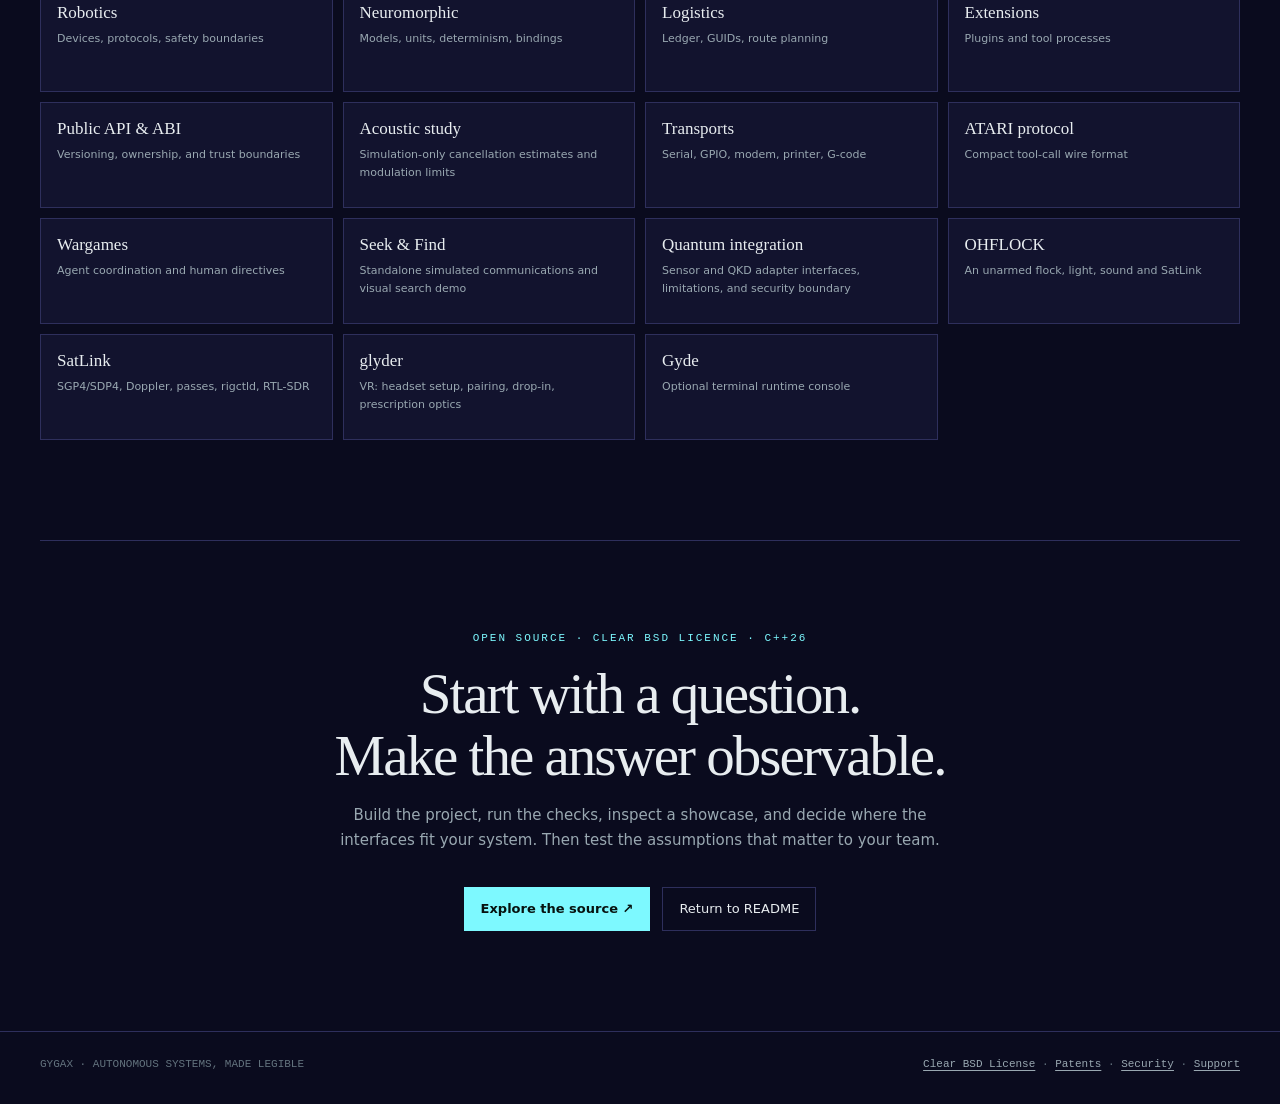
==== commit 68503ee0: "Release v0.7.0: OSINT & Autonomous Reconnaissance Add the intel module (OSINT engine, EXIF/IPTC/PNG " ====
--- a/index.html
+++ b/index.html
@@ -266,8 +266,8 @@
   <div class="hero" id="top">
     <canvas id="field" aria-hidden="true"></canvas>
     <div class="hero-inner">
-      <div class="hero-matrix-badge"><span class="rec-pulse"></span> <b>0.6.0 “OSINT &amp; AUTONOMOUS RECONNAISSANCE”</b> &mdash; Coordinated Drone, Robot &amp; Humanoid Truth Verification <a href="#recon">Explore Survey &rarr;</a></div>
-      <div class="eyebrow">A field guide to autonomous systems · v0.6.0 “OSINT &amp; Reconnaissance”</div>
+      <div class="hero-matrix-badge"><span class="rec-pulse"></span> <b>0.7.0 “OSINT &amp; AUTONOMOUS RECONNAISSANCE”</b> &mdash; Coordinated Drone, Robot &amp; Humanoid Truth Verification <a href="#recon">Explore Survey &rarr;</a></div>
+      <div class="eyebrow">A field guide to autonomous systems · v0.7.0 “OSINT &amp; Reconnaissance”</div>
       <h1>God doesn't<br>play <em>dice.</em></h1>
       <p class="hero-sub">Neither should the systems we trust with the physical world. Gygax is an open-source runtime for agents, simulation, robotics, neuromorphic computing, satellite tracking and VR, designed to make behavior testable and authority explicit.</p>
       <div class="hero-actions">
@@ -376,7 +376,7 @@
         <article class="capability"><div class="cap-icon">10</div><div><h3>Acoustic study (simulation only)</h3><p>Compare phase-aware tone estimates at explicit 2D observation points and sample synthetic amplitude-modulated alerts. This model has no speaker, audio-output, or flight-control integration; modeled cancellation at one point says nothing conclusive about other locations.</p><div class="tag-list"><span class="tag">Coherent tones</span><span class="tag">Point-specific estimate</span><span class="tag">No hardware output</span></div></div></article>
         <article class="capability"><div class="cap-icon">11</div><div><h3>SatLink satellite tracking</h3><p>Checksum-verified two-line elements, SGP4 and SDP4 that reproduce the reference implementation&rsquo;s verification output to 0.12&nbsp;mm, look angles, Doppler from the exact range rate, rise/culminate/set pass prediction, radio retuning through Hamlib <code>rigctld</code>, and SDR reception over <code>rtl_tcp</code> with an FFT spectrum and a Doppler-removing mixer. From C++, the C ABI, Python (with a Skyfield-shaped subset), or <code>gygax track</code>. It never downloads elements; you bring them.</p><div class="tag-list"><span class="tag">SGP4 / SDP4</span><span class="tag">Doppler</span><span class="tag">Pass prediction</span><span class="tag">Hamlib rigctld</span><span class="tag">RTL-SDR</span><span class="tag">gygax track</span></div><p style="margin-top:10px"><a href="https://github.com/magneato/gygax/blob/main/docs/SATLINK.md">Read the SatLink guide ↗</a></p></div></article>
         <article class="capability"><div class="cap-icon">12</div><div><h3>glyder: Gygax in VR</h3><p>A Gygax world on a map table in a headset: grab, turn and zoom it, then point at a node and ride it at full scale. Natively on Meta Quest (OpenXR on Vulkan, no engine) and in a desktop window. A paired, HMAC-authenticated UDP protocol, head motion rendered locally so it never waits on the network, a code-generated low-poly model kit, and vision correction from a spectacle prescription.</p><div class="tag-list"><span class="tag">Meta Quest</span><span class="tag">OpenXR</span><span class="tag">Vulkan</span><span class="tag">Drop-in control</span><span class="tag">Prescription optics</span></div><p style="margin-top:10px"><a href="https://github.com/magneato/gygax/blob/main/docs/GLYDER.md">Read the glyder guide ↗</a></p></div></article>
-        <article class="capability"><div class="cap-icon">13</div><div><h3>OSINT and Geolocation Truth Verification</h3><p>5-tier hierarchical intelligence engine (Local, Regional, National, Theater, Global) cross-referencing multi-domain events with live telemetry. Bare TIFF/EXIF GPS coordinate extraction, IPTC location verification, real-time OpenCV HUD overlay with operator toggle keys (<code>O</code> toggle, <code>L</code> level cycle), and automated emergency evacuation corridors when intelligence reporting is compromised.</p><div class="tag-list"><span class="tag">Hierarchical OSINT</span><span class="tag">EXIF/IPTC Geolocation</span><span class="tag">Tactical HUD</span><span class="tag">Truth Verification</span><span class="tag">Evacuation Directives</span></div></div></article>
+        <article class="capability"><div class="cap-icon">13</div><div><h3>OSINT and Geolocation Truth Verification</h3><p>5-tier hierarchical intelligence engine (Local, Regional, National, Theater, Global) cross-referencing multi-domain events with live telemetry. Bare TIFF/EXIF GPS coordinate extraction, IPTC location verification, terminal HUD overlay with operator toggle keys (<code>O</code> toggle, <code>L</code> level cycle), and automated emergency evacuation corridors when intelligence reporting is compromised.</p><div class="tag-list"><span class="tag">Hierarchical OSINT</span><span class="tag">EXIF/IPTC Geolocation</span><span class="tag">Tactical HUD</span><span class="tag">Truth Verification</span><span class="tag">Evacuation Directives</span></div></div></article>
       </div>
     </section>
 
@@ -440,7 +440,7 @@
 ./build/gygax serve --glyder        # live robotics node on holo-table</pre>
 
             <div class="vr-buttons" style="display:flex; flex-wrap:wrap; gap:10px; margin-top:20px;">
-              <a href="glyder/glyder-0.6.0-quest.apk" class="button primary" style="background:#7df9ff; color:#04070a; border-color:#7df9ff; box-shadow:0 0 16px rgba(125, 249, 255, 0.25);" download>⬇ Download Quest APK (v0.6.0)</a>
+              <a href="glyder/glyder-0.7.0-quest.apk" class="button primary" style="background:#7df9ff; color:#04070a; border-color:#7df9ff; box-shadow:0 0 16px rgba(125, 249, 255, 0.25);" download>⬇ Download Quest APK (v0.7.0)</a>
               <a href="https://github.com/magneato/gygax/blob/main/docs/GLYDER.md" class="button">Read glyder Guide ↗</a>
               <a href="https://github.com/magneato/gygax/blob/main/docs/releases/v0.5.0.md" class="button">Release Notes</a>
             </div>
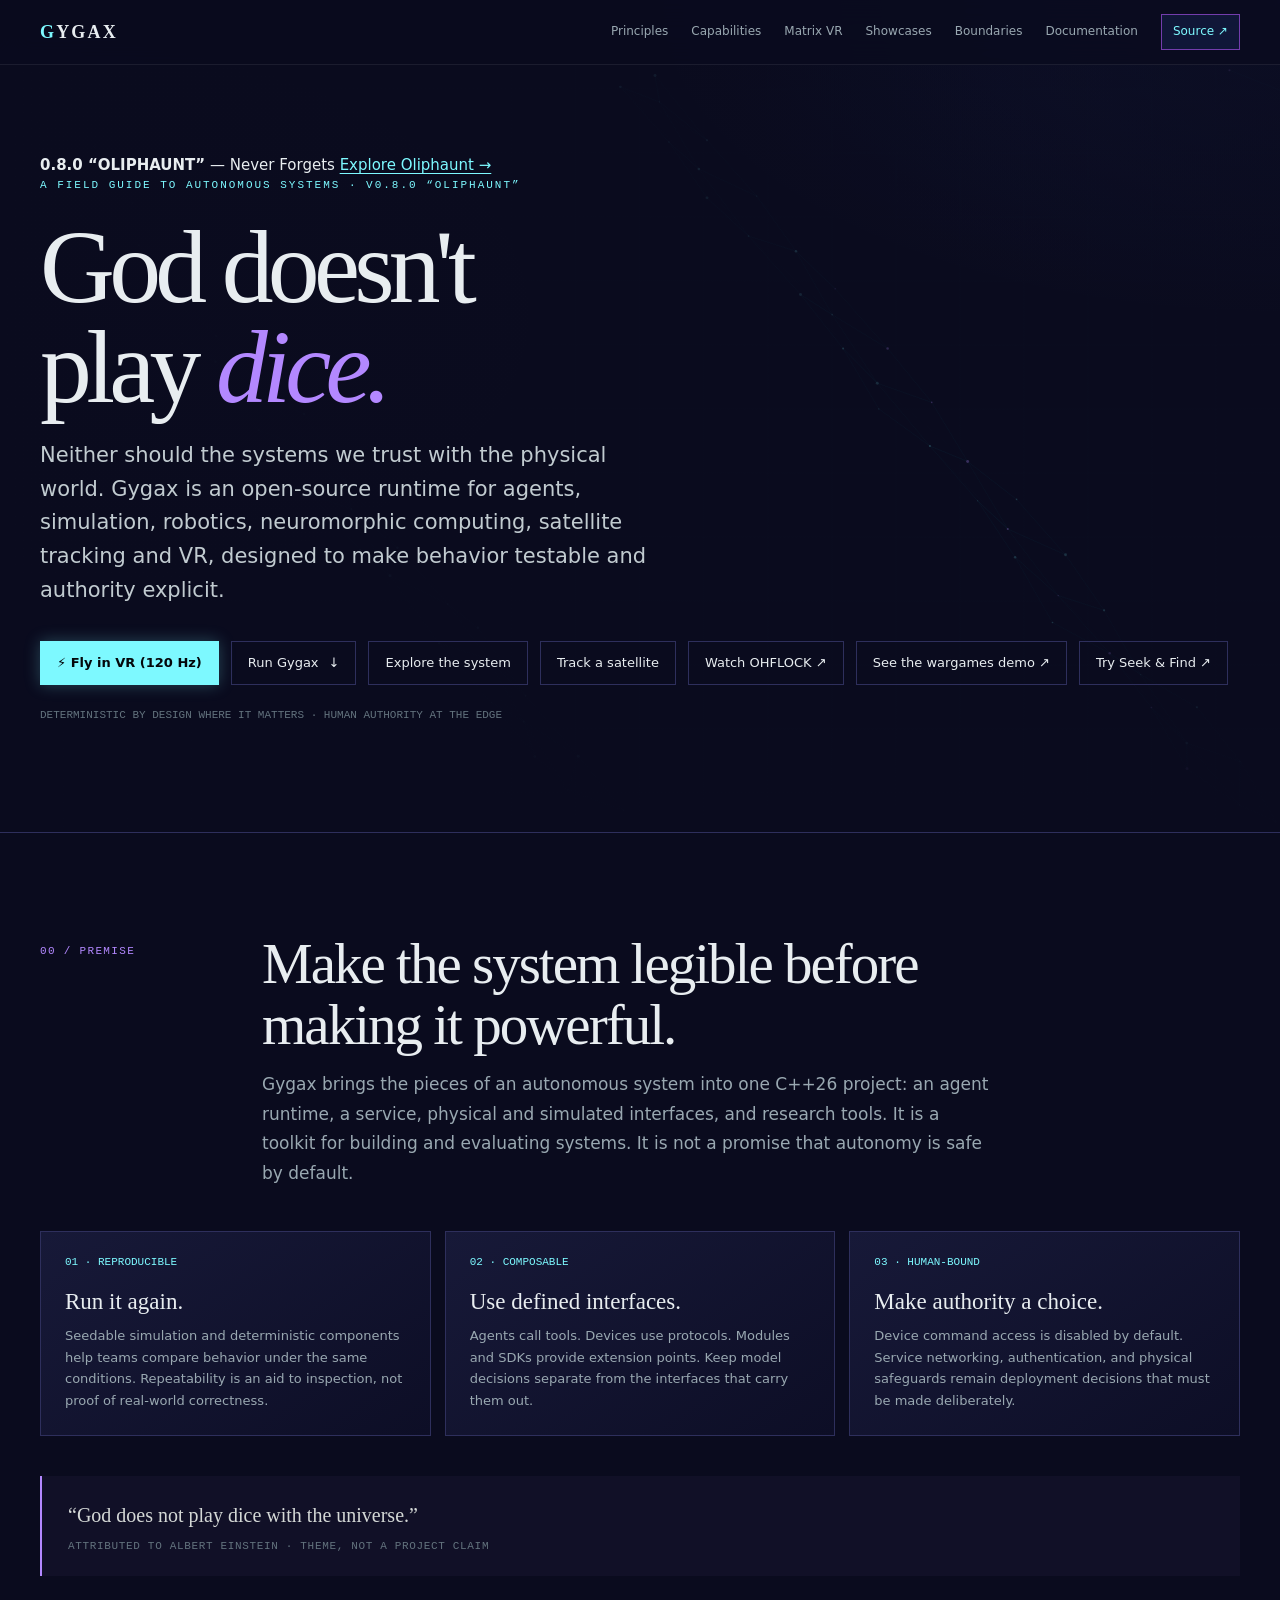
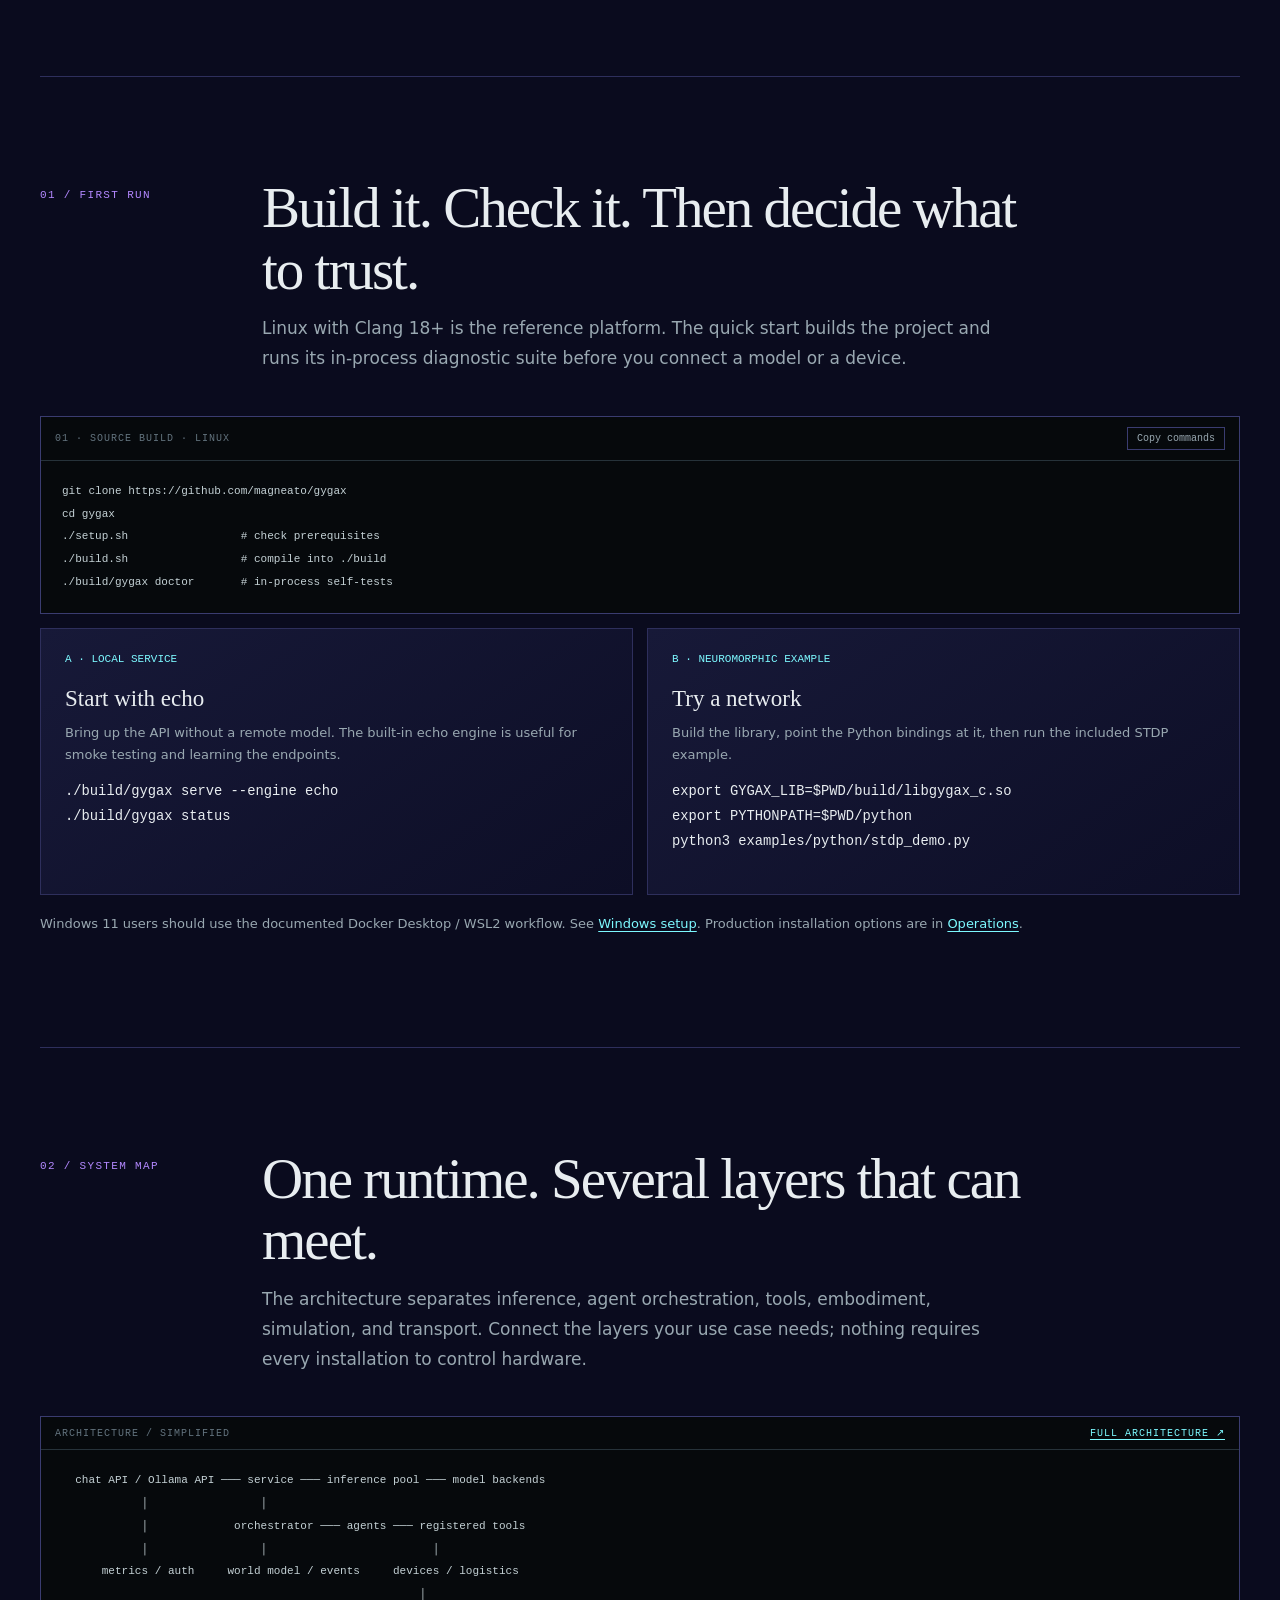
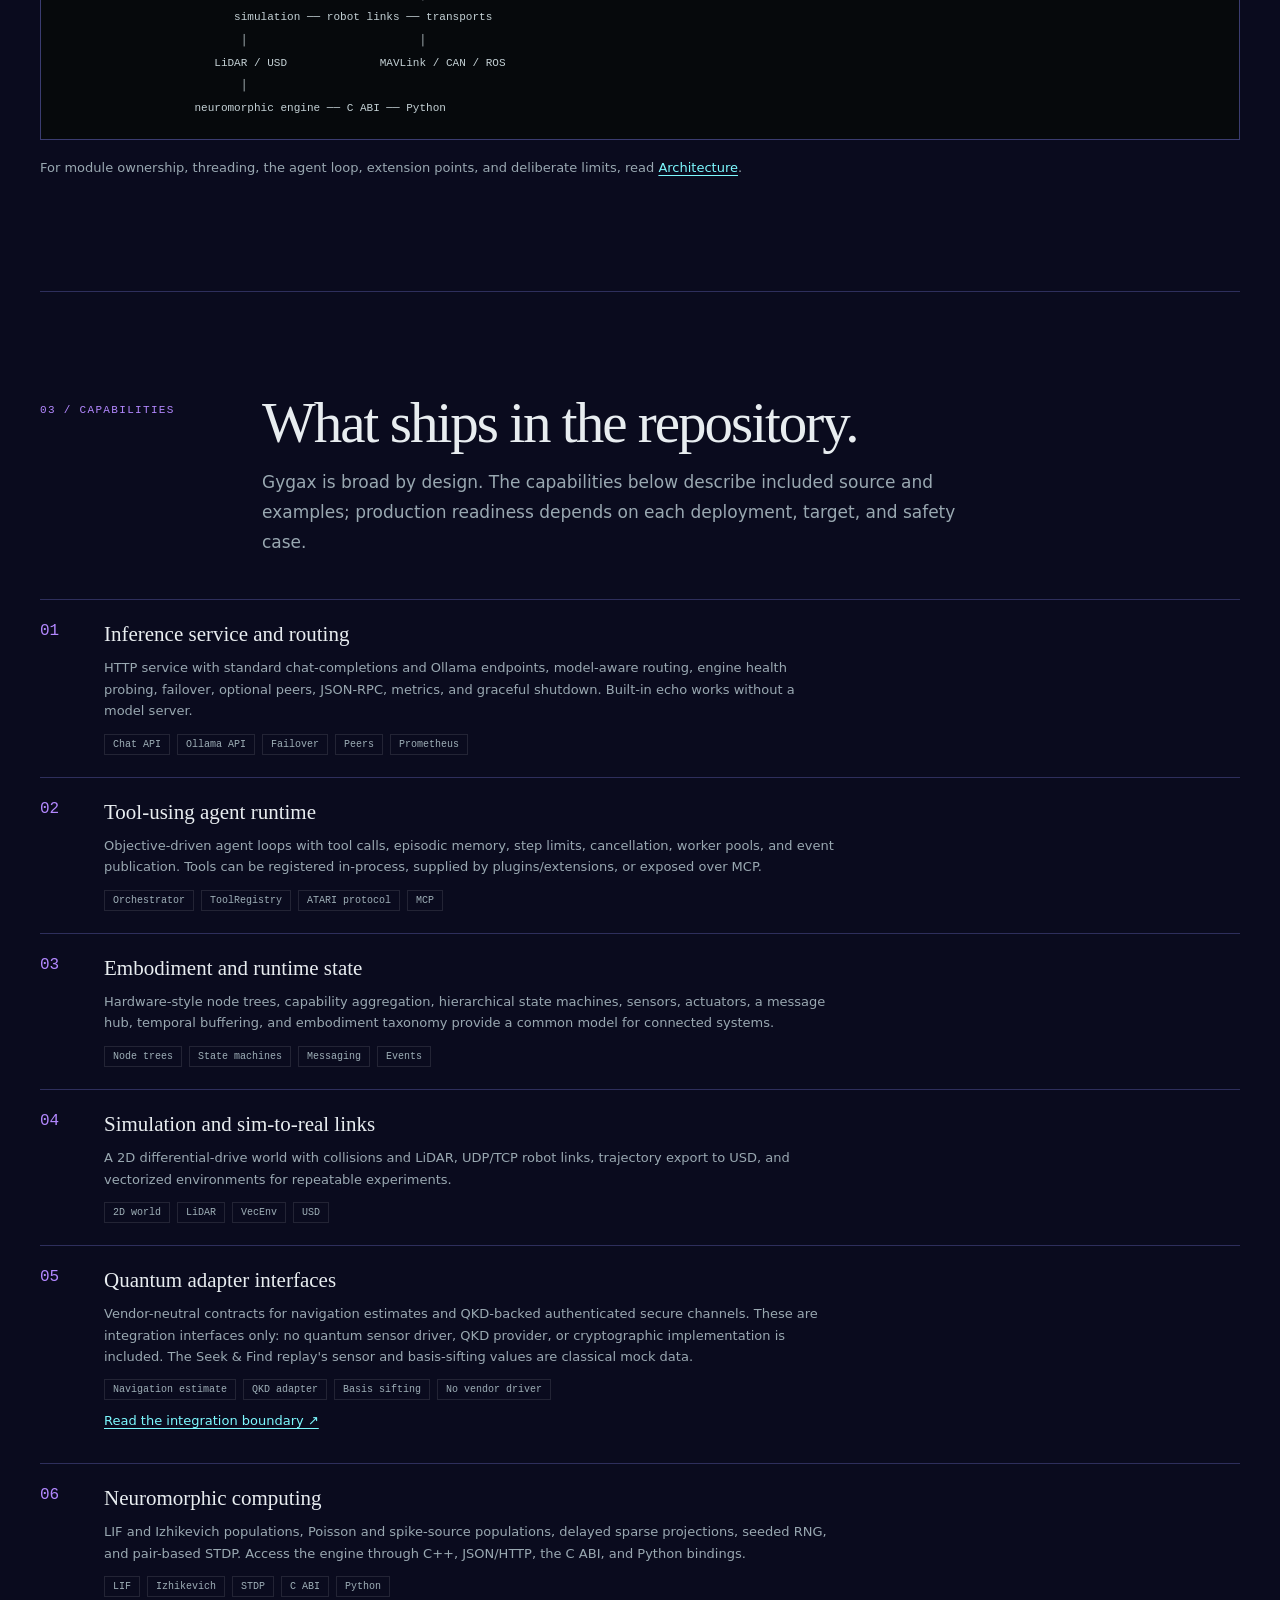
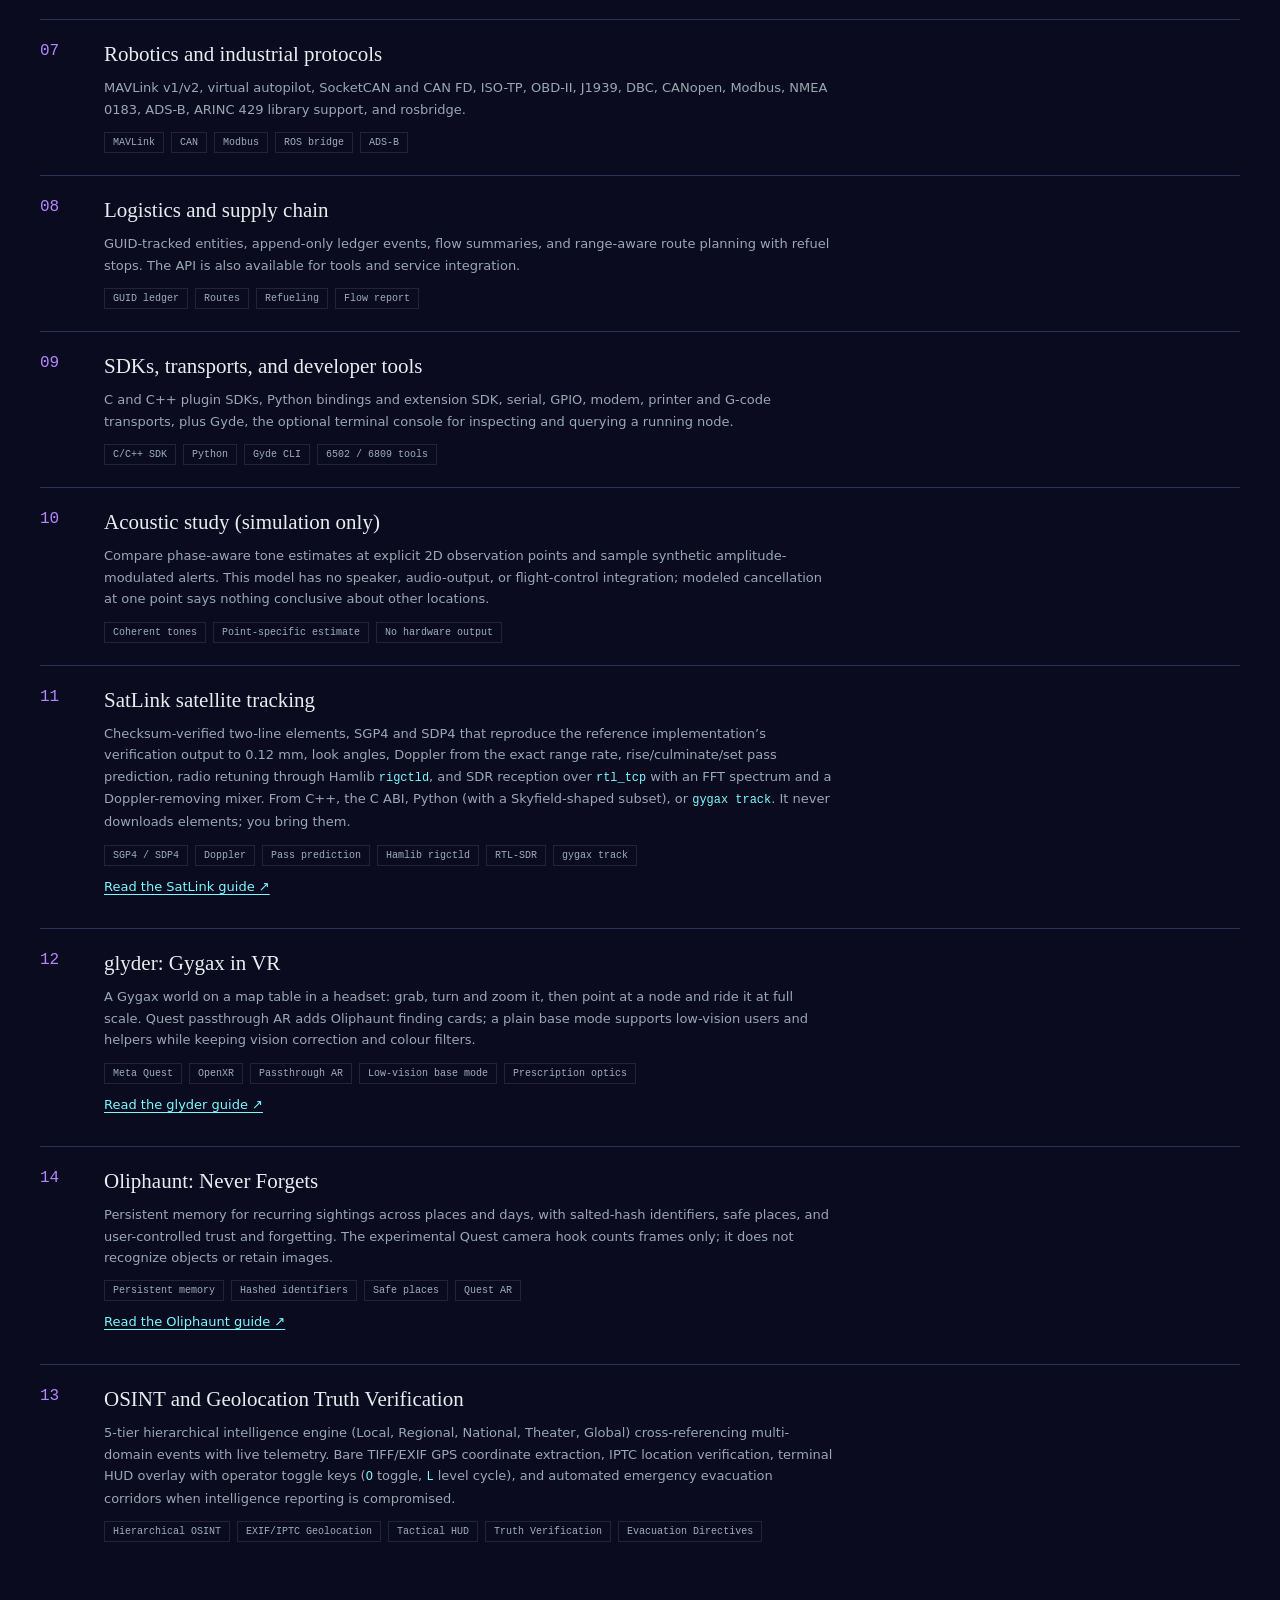
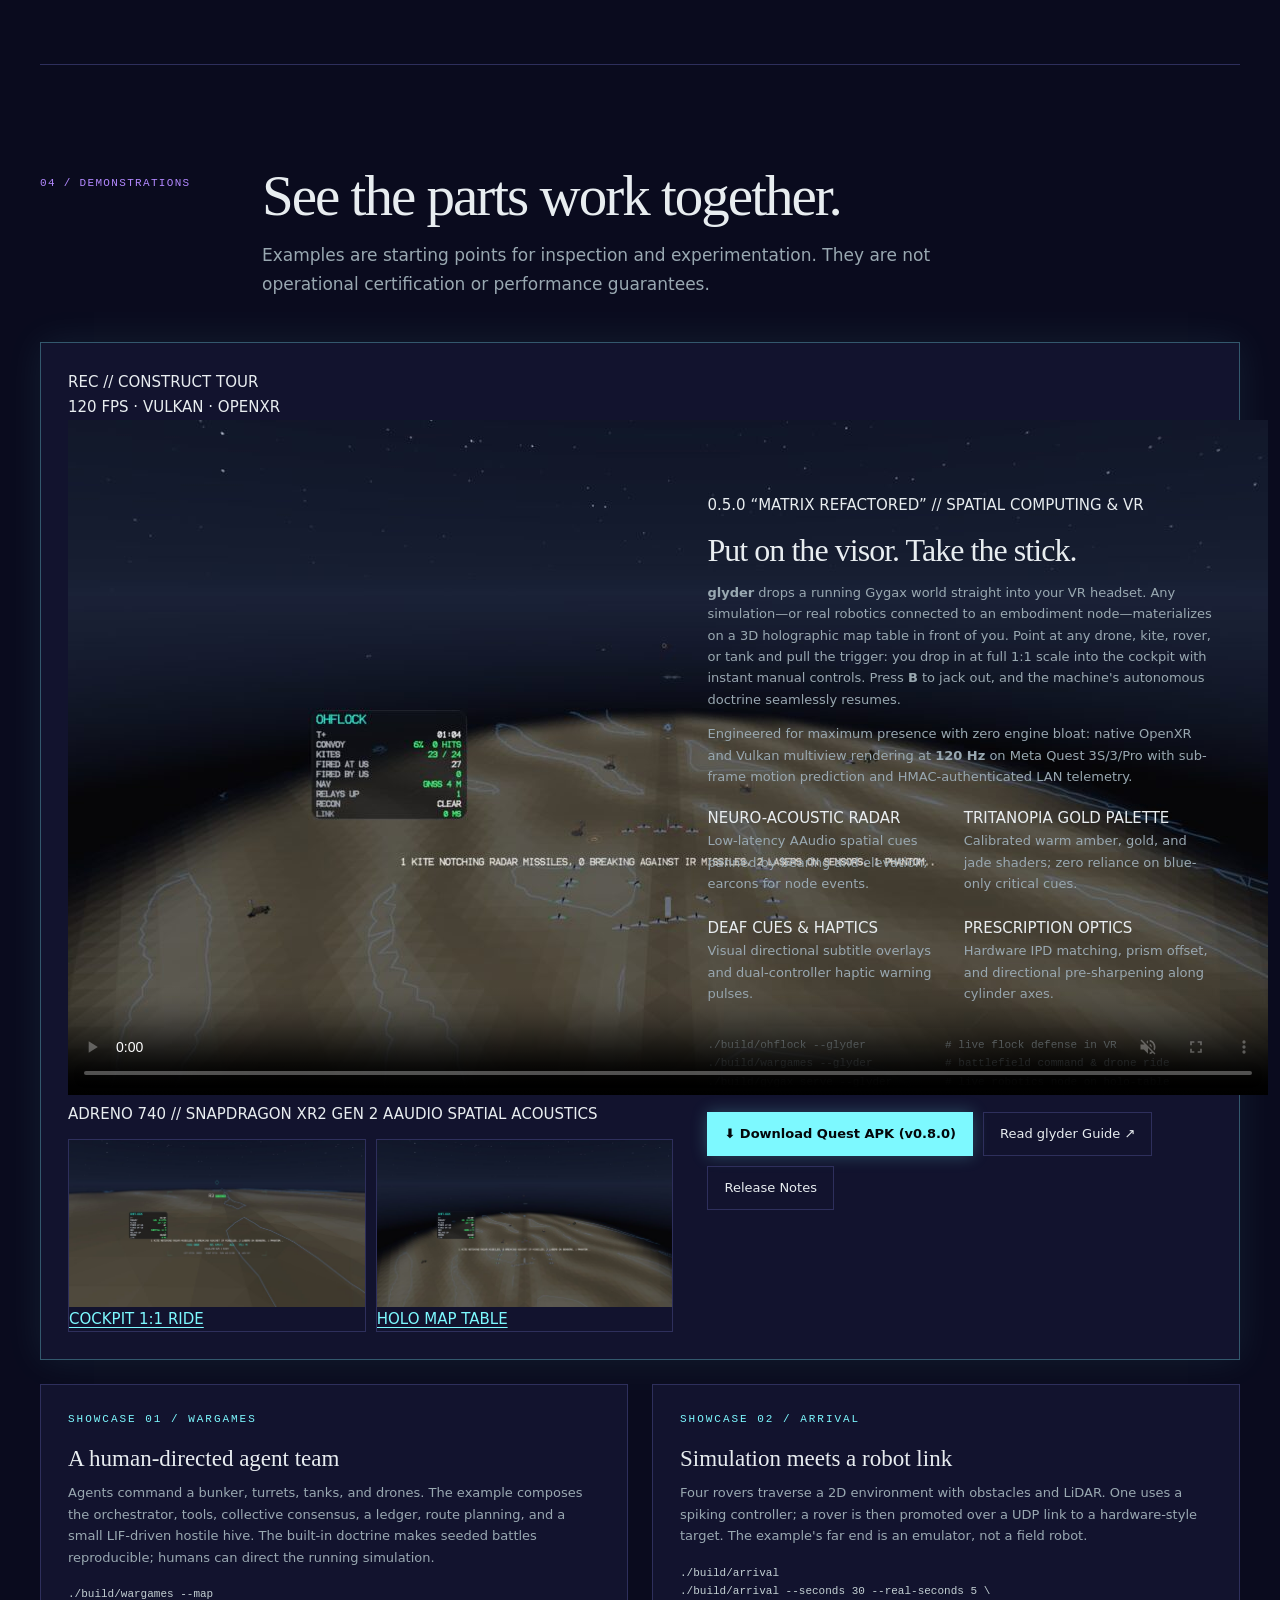
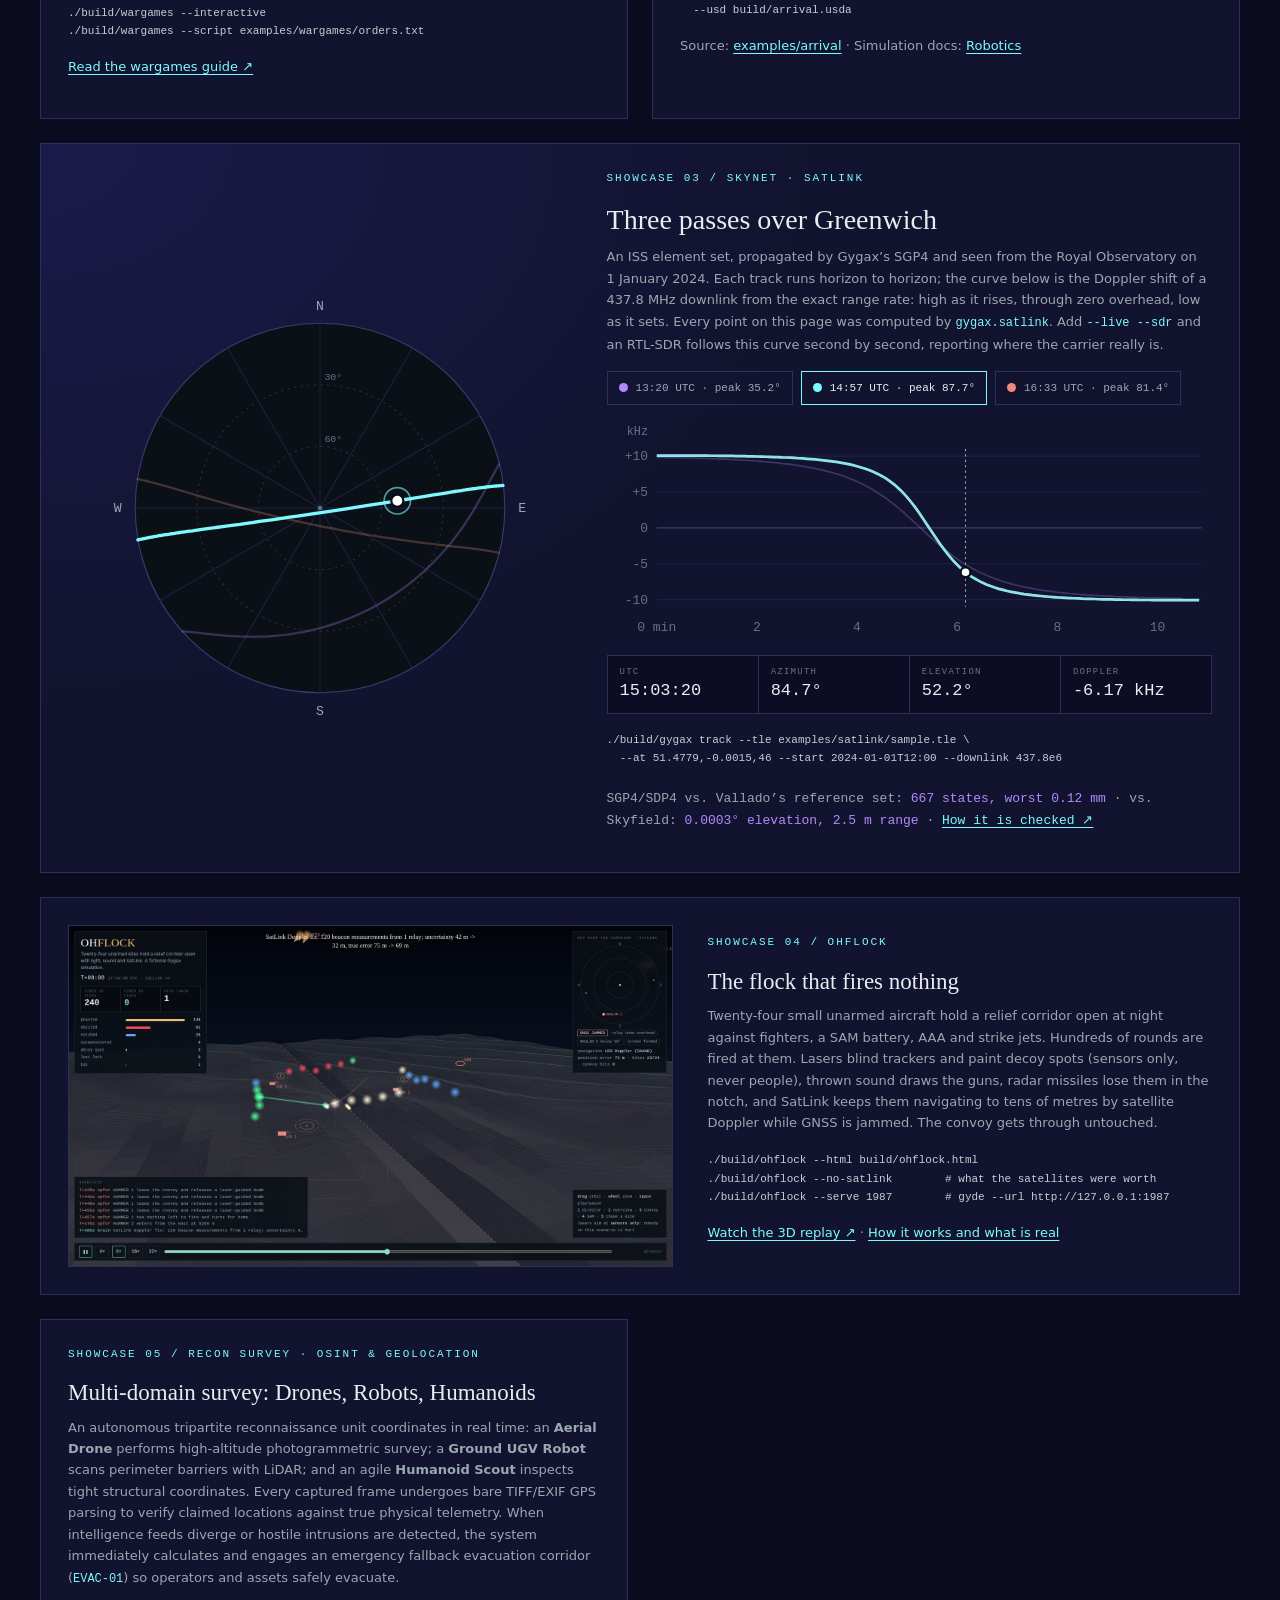
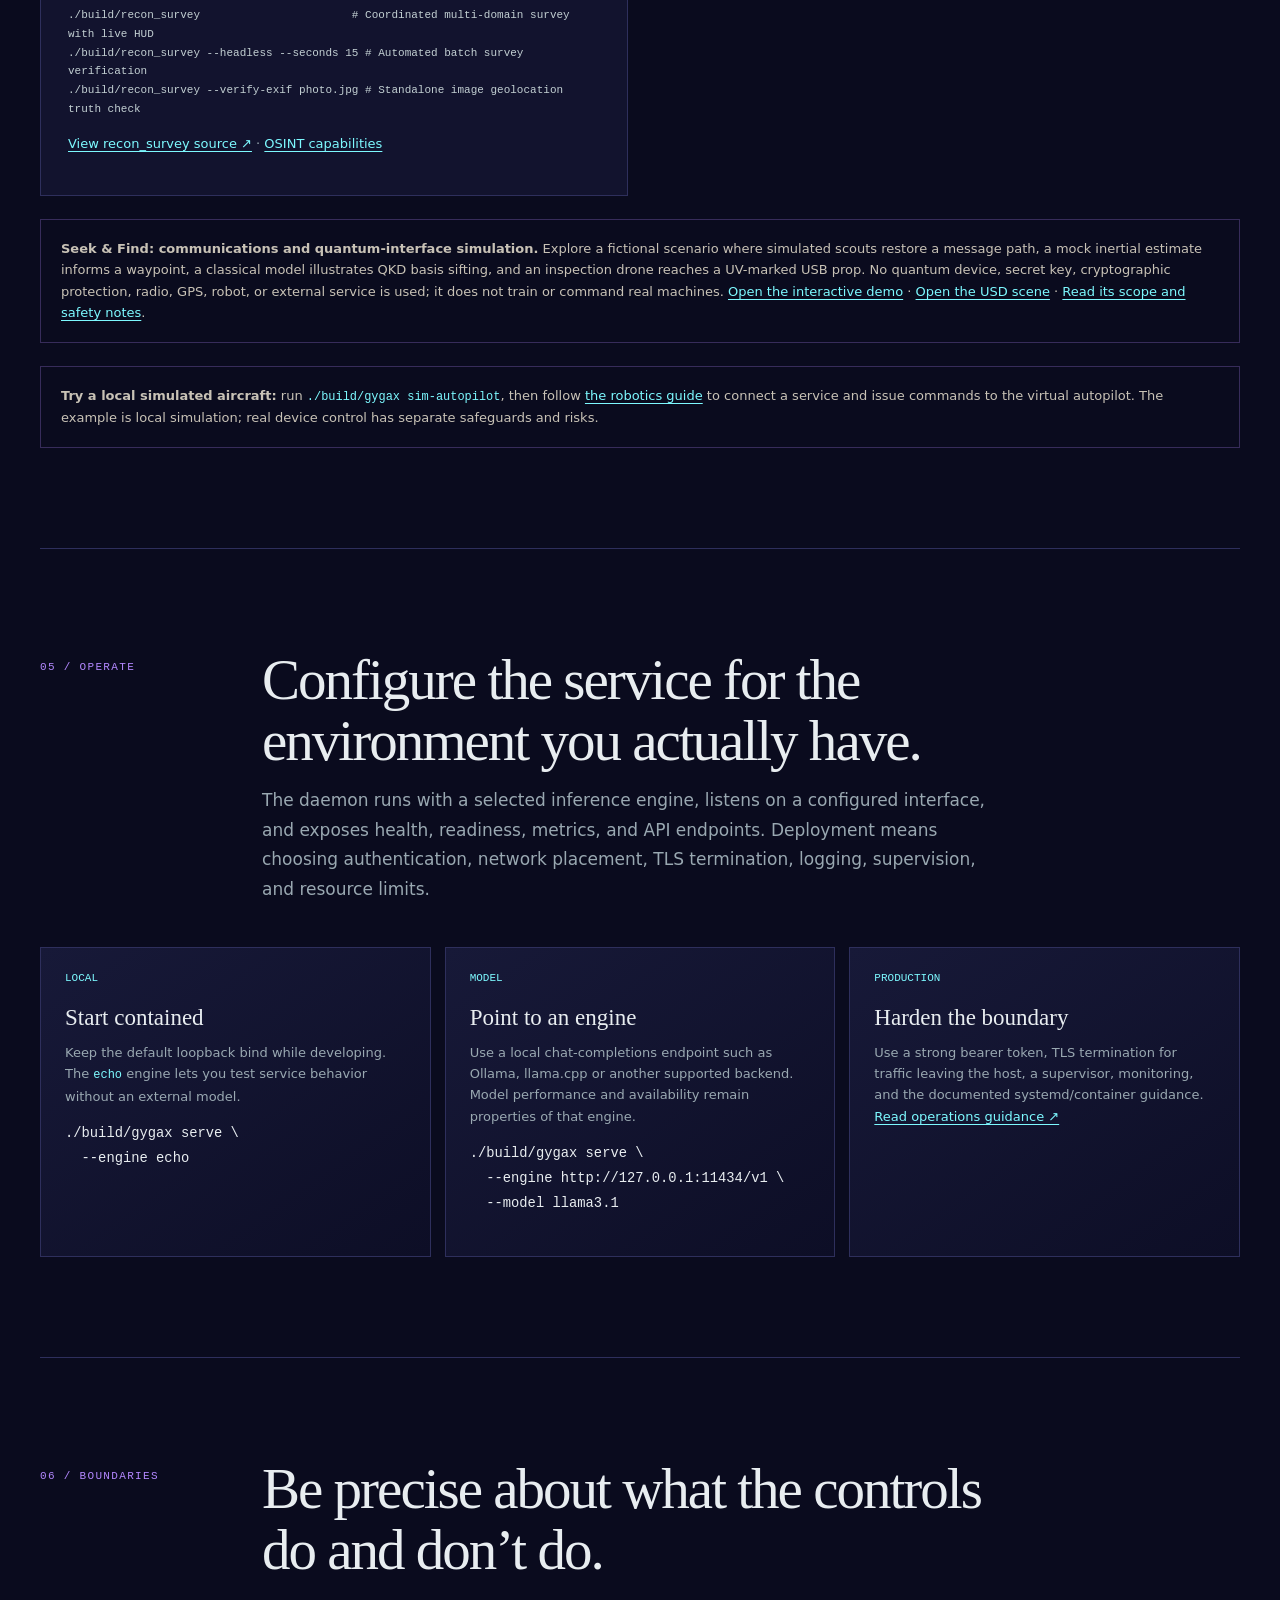
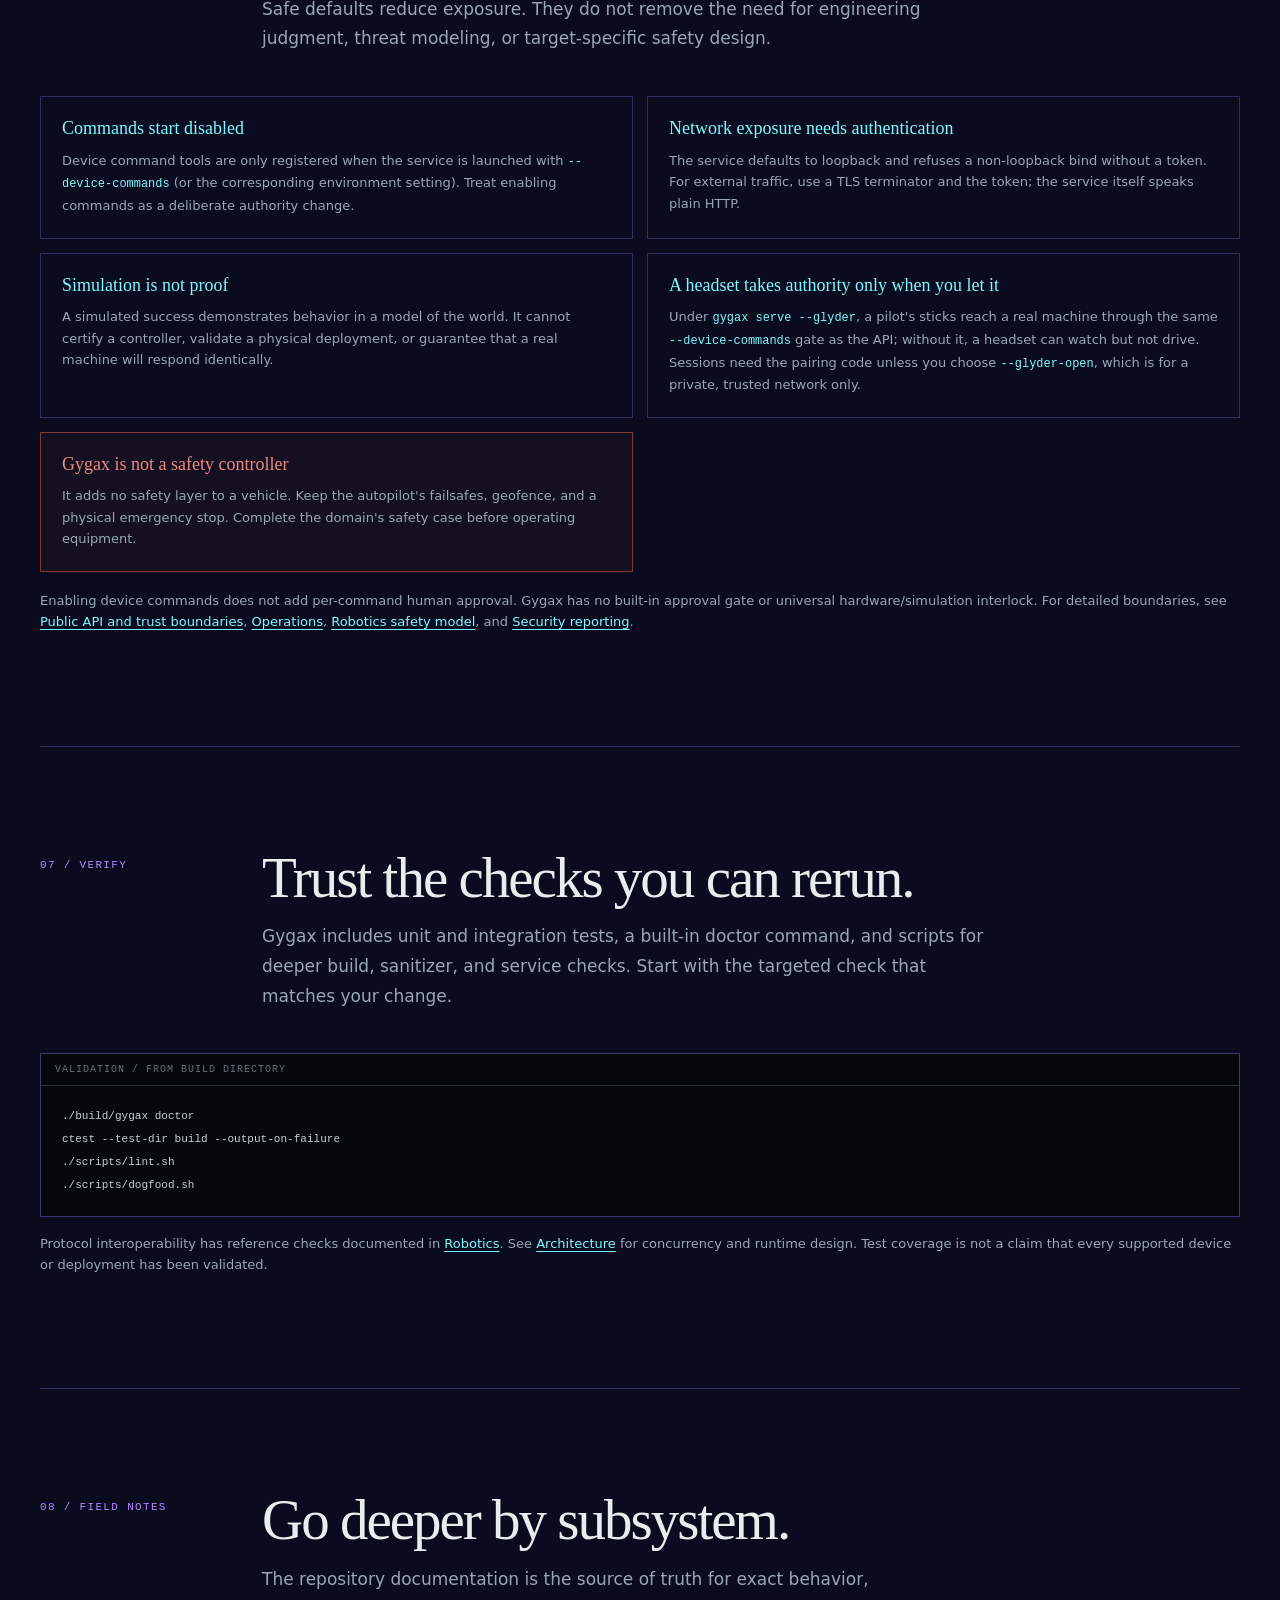
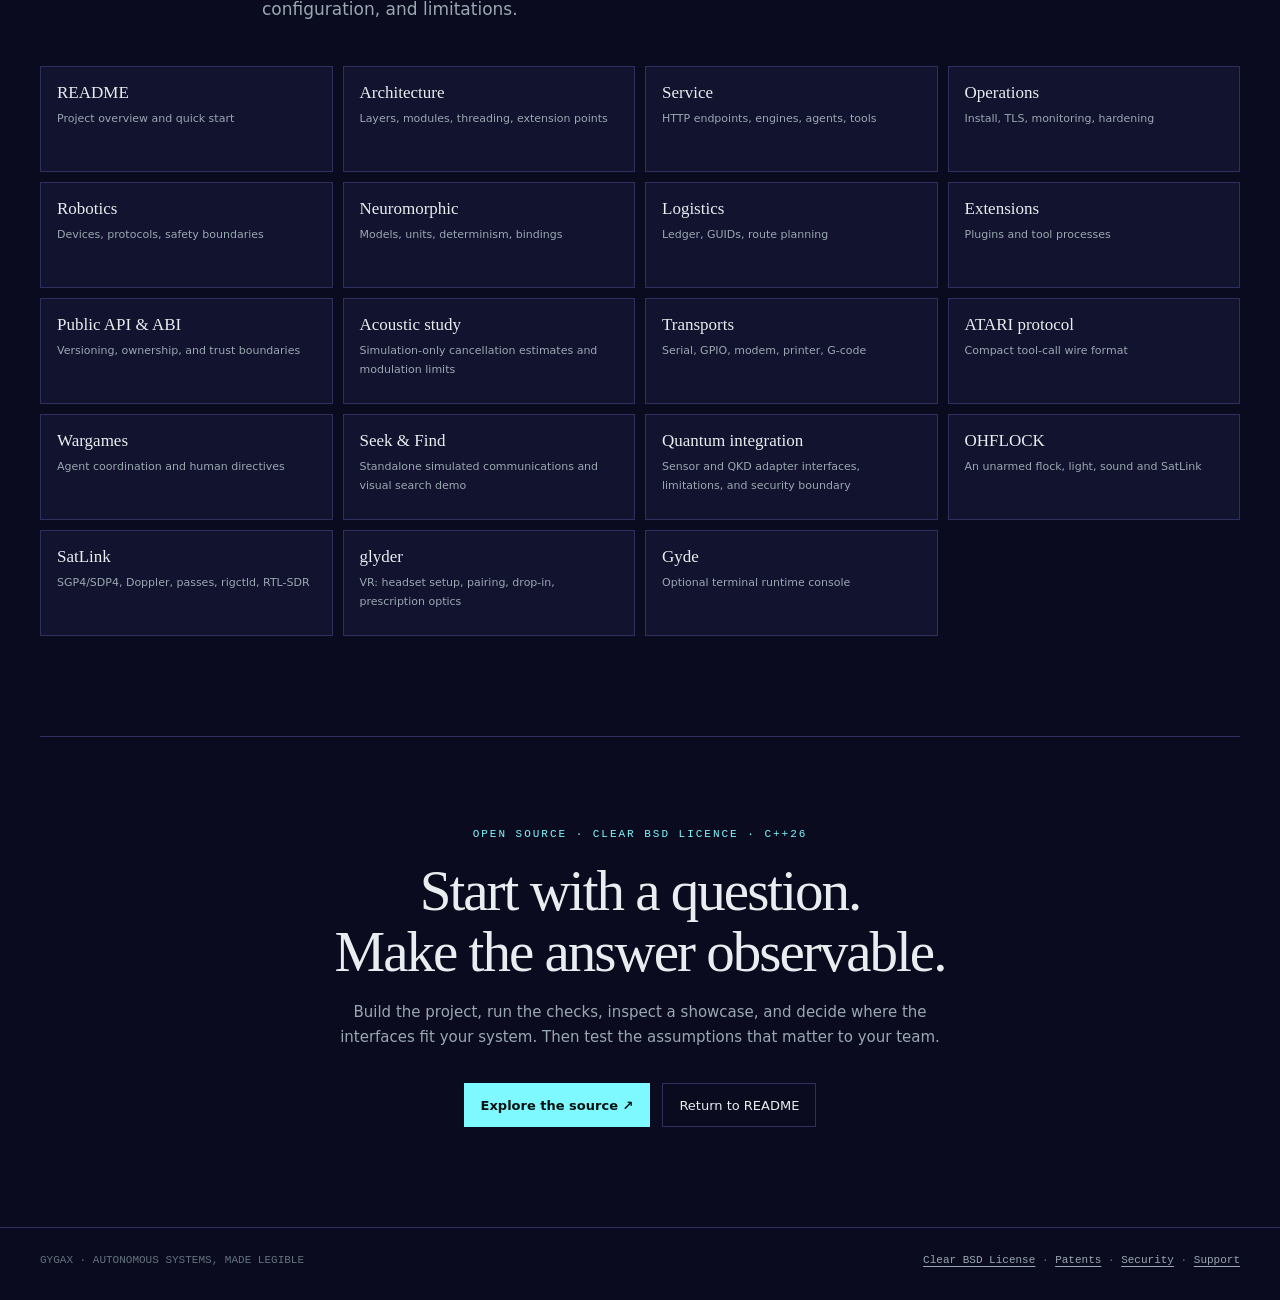
==== commit f80024e0: "Release v0.8.0 "Oliphaunt": persistent sighting memory and glyder AR - Oliphaunt: salted-hash sighti" ====
--- a/index.html
+++ b/index.html
@@ -266,8 +266,8 @@
   <div class="hero" id="top">
     <canvas id="field" aria-hidden="true"></canvas>
     <div class="hero-inner">
-      <div class="hero-matrix-badge"><span class="rec-pulse"></span> <b>0.7.0 “OSINT &amp; AUTONOMOUS RECONNAISSANCE”</b> &mdash; Coordinated Drone, Robot &amp; Humanoid Truth Verification <a href="#recon">Explore Survey &rarr;</a></div>
-      <div class="eyebrow">A field guide to autonomous systems · v0.7.0 “OSINT &amp; Reconnaissance”</div>
+      <div class="hero-matrix-badge"><span class="rec-pulse"></span> <b>0.8.0 “OLIPHAUNT”</b> &mdash; Never Forgets <a href="#oliphaunt">Explore Oliphaunt &rarr;</a></div>
+      <div class="eyebrow">A field guide to autonomous systems · v0.8.0 “Oliphaunt”</div>
       <h1>God doesn't<br>play <em>dice.</em></h1>
       <p class="hero-sub">Neither should the systems we trust with the physical world. Gygax is an open-source runtime for agents, simulation, robotics, neuromorphic computing, satellite tracking and VR, designed to make behavior testable and authority explicit.</p>
       <div class="hero-actions">
@@ -375,7 +375,8 @@
         <article class="capability"><div class="cap-icon">09</div><div><h3>SDKs, transports, and developer tools</h3><p>C and C++ plugin SDKs, Python bindings and extension SDK, serial, GPIO, modem, printer and G-code transports, plus Gyde, the optional terminal console for inspecting and querying a running node.</p><div class="tag-list"><span class="tag">C/C++ SDK</span><span class="tag">Python</span><span class="tag">Gyde CLI</span><span class="tag">6502 / 6809 tools</span></div></div></article>
         <article class="capability"><div class="cap-icon">10</div><div><h3>Acoustic study (simulation only)</h3><p>Compare phase-aware tone estimates at explicit 2D observation points and sample synthetic amplitude-modulated alerts. This model has no speaker, audio-output, or flight-control integration; modeled cancellation at one point says nothing conclusive about other locations.</p><div class="tag-list"><span class="tag">Coherent tones</span><span class="tag">Point-specific estimate</span><span class="tag">No hardware output</span></div></div></article>
         <article class="capability"><div class="cap-icon">11</div><div><h3>SatLink satellite tracking</h3><p>Checksum-verified two-line elements, SGP4 and SDP4 that reproduce the reference implementation&rsquo;s verification output to 0.12&nbsp;mm, look angles, Doppler from the exact range rate, rise/culminate/set pass prediction, radio retuning through Hamlib <code>rigctld</code>, and SDR reception over <code>rtl_tcp</code> with an FFT spectrum and a Doppler-removing mixer. From C++, the C ABI, Python (with a Skyfield-shaped subset), or <code>gygax track</code>. It never downloads elements; you bring them.</p><div class="tag-list"><span class="tag">SGP4 / SDP4</span><span class="tag">Doppler</span><span class="tag">Pass prediction</span><span class="tag">Hamlib rigctld</span><span class="tag">RTL-SDR</span><span class="tag">gygax track</span></div><p style="margin-top:10px"><a href="https://github.com/magneato/gygax/blob/main/docs/SATLINK.md">Read the SatLink guide ↗</a></p></div></article>
-        <article class="capability"><div class="cap-icon">12</div><div><h3>glyder: Gygax in VR</h3><p>A Gygax world on a map table in a headset: grab, turn and zoom it, then point at a node and ride it at full scale. Natively on Meta Quest (OpenXR on Vulkan, no engine) and in a desktop window. A paired, HMAC-authenticated UDP protocol, head motion rendered locally so it never waits on the network, a code-generated low-poly model kit, and vision correction from a spectacle prescription.</p><div class="tag-list"><span class="tag">Meta Quest</span><span class="tag">OpenXR</span><span class="tag">Vulkan</span><span class="tag">Drop-in control</span><span class="tag">Prescription optics</span></div><p style="margin-top:10px"><a href="https://github.com/magneato/gygax/blob/main/docs/GLYDER.md">Read the glyder guide ↗</a></p></div></article>
+        <article class="capability"><div class="cap-icon">12</div><div><h3>glyder: Gygax in VR</h3><p>A Gygax world on a map table in a headset: grab, turn and zoom it, then point at a node and ride it at full scale. Quest passthrough AR adds Oliphaunt finding cards; a plain base mode supports low-vision users and helpers while keeping vision correction and colour filters.</p><div class="tag-list"><span class="tag">Meta Quest</span><span class="tag">OpenXR</span><span class="tag">Passthrough AR</span><span class="tag">Low-vision base mode</span><span class="tag">Prescription optics</span></div><p style="margin-top:10px"><a href="https://github.com/magneato/gygax/blob/main/docs/GLYDER.md">Read the glyder guide ↗</a></p></div></article>
+        <article class="capability" id="oliphaunt"><div class="cap-icon">14</div><div><h3>Oliphaunt: Never Forgets</h3><p>Persistent memory for recurring sightings across places and days, with salted-hash identifiers, safe places, and user-controlled trust and forgetting. The experimental Quest camera hook counts frames only; it does not recognize objects or retain images.</p><div class="tag-list"><span class="tag">Persistent memory</span><span class="tag">Hashed identifiers</span><span class="tag">Safe places</span><span class="tag">Quest AR</span></div><p style="margin-top:10px"><a href="https://github.com/magneato/gygax/blob/main/docs/OLIPHAUNT.md">Read the Oliphaunt guide ↗</a></p></div></article>
         <article class="capability"><div class="cap-icon">13</div><div><h3>OSINT and Geolocation Truth Verification</h3><p>5-tier hierarchical intelligence engine (Local, Regional, National, Theater, Global) cross-referencing multi-domain events with live telemetry. Bare TIFF/EXIF GPS coordinate extraction, IPTC location verification, terminal HUD overlay with operator toggle keys (<code>O</code> toggle, <code>L</code> level cycle), and automated emergency evacuation corridors when intelligence reporting is compromised.</p><div class="tag-list"><span class="tag">Hierarchical OSINT</span><span class="tag">EXIF/IPTC Geolocation</span><span class="tag">Tactical HUD</span><span class="tag">Truth Verification</span><span class="tag">Evacuation Directives</span></div></div></article>
       </div>
     </section>
@@ -440,9 +441,9 @@
 ./build/gygax serve --glyder        # live robotics node on holo-table</pre>
 
             <div class="vr-buttons" style="display:flex; flex-wrap:wrap; gap:10px; margin-top:20px;">
-              <a href="glyder/glyder-0.7.0-quest.apk" class="button primary" style="background:#7df9ff; color:#04070a; border-color:#7df9ff; box-shadow:0 0 16px rgba(125, 249, 255, 0.25);" download>⬇ Download Quest APK (v0.7.0)</a>
+              <a href="glyder/glyder-0.8.0-quest.apk" class="button primary" style="background:#7df9ff; color:#04070a; border-color:#7df9ff; box-shadow:0 0 16px rgba(125, 249, 255, 0.25);" download>⬇ Download Quest APK (v0.8.0)</a>
               <a href="https://github.com/magneato/gygax/blob/main/docs/GLYDER.md" class="button">Read glyder Guide ↗</a>
-              <a href="https://github.com/magneato/gygax/blob/main/docs/releases/v0.5.0.md" class="button">Release Notes</a>
+              <a href="https://github.com/magneato/gygax/blob/main/docs/releases/v0.8.0.md" class="button">Release Notes</a>
             </div>
           </div>
         </article>
